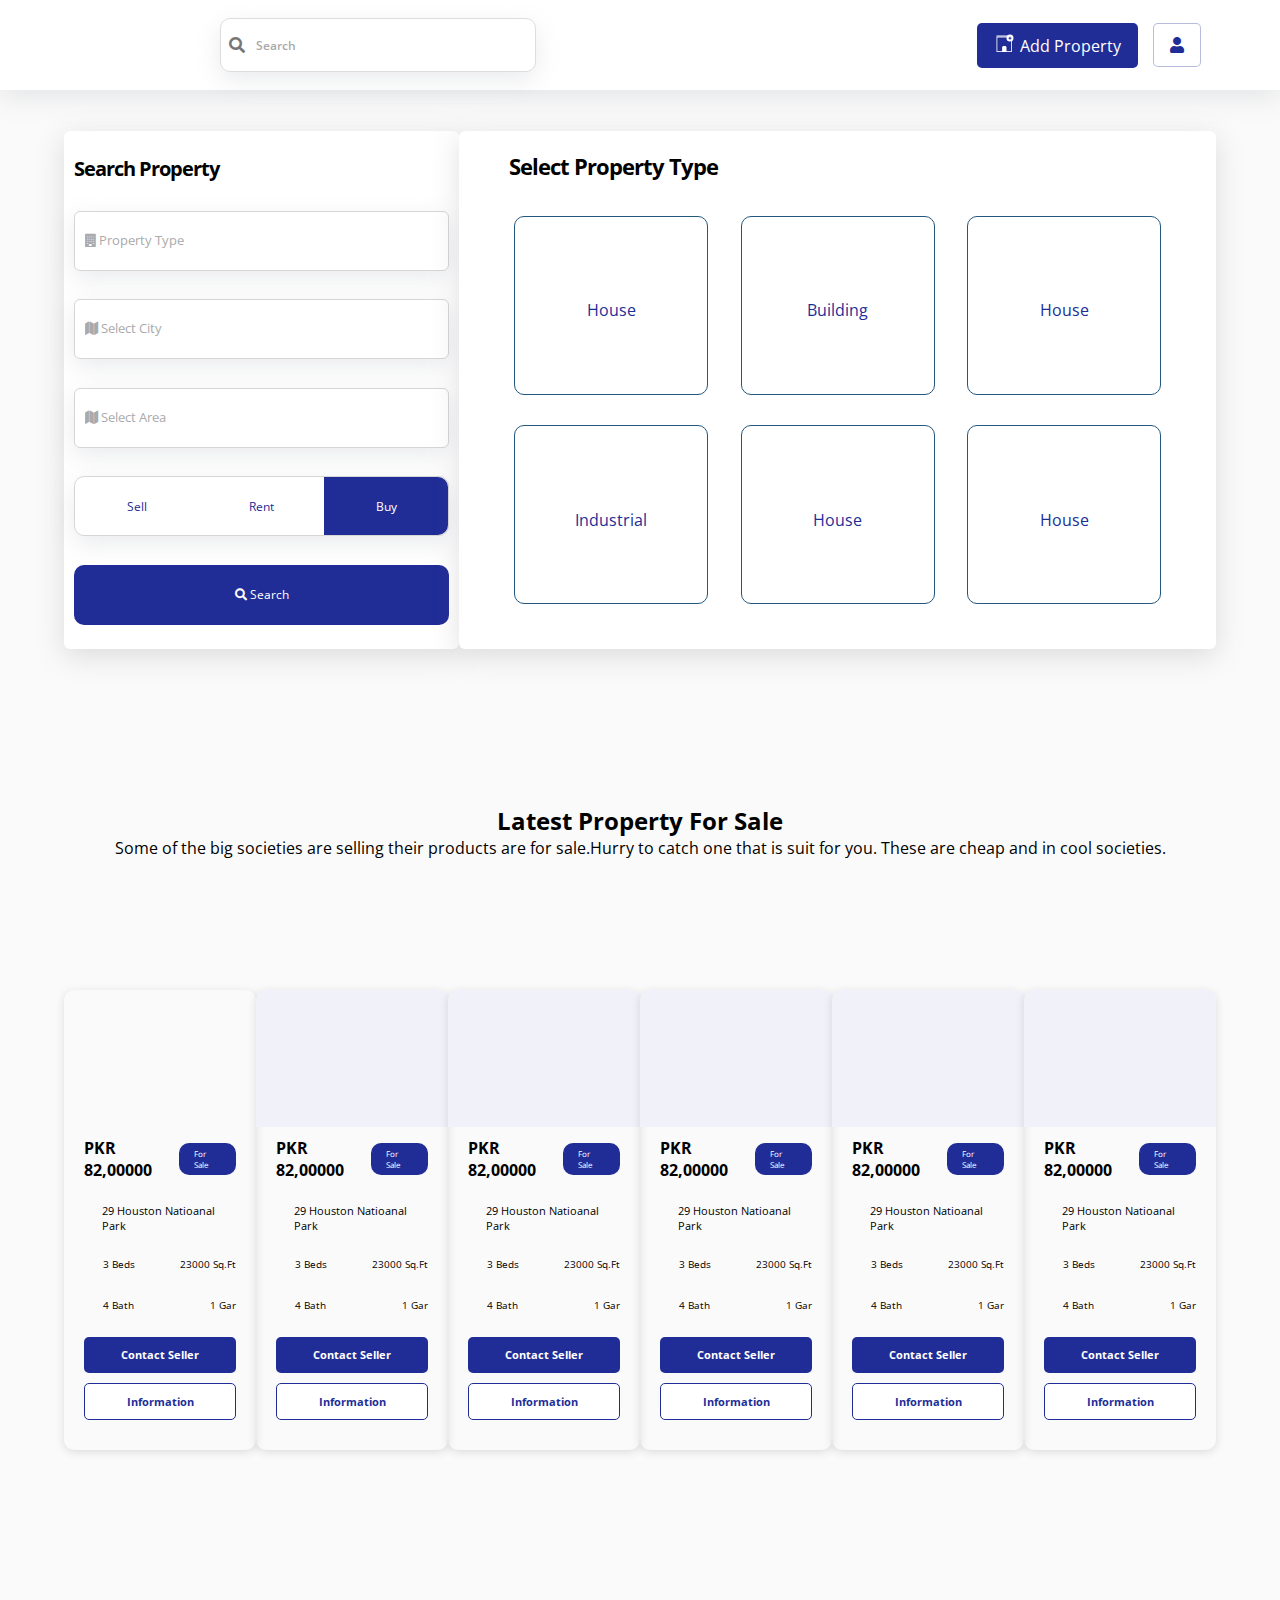
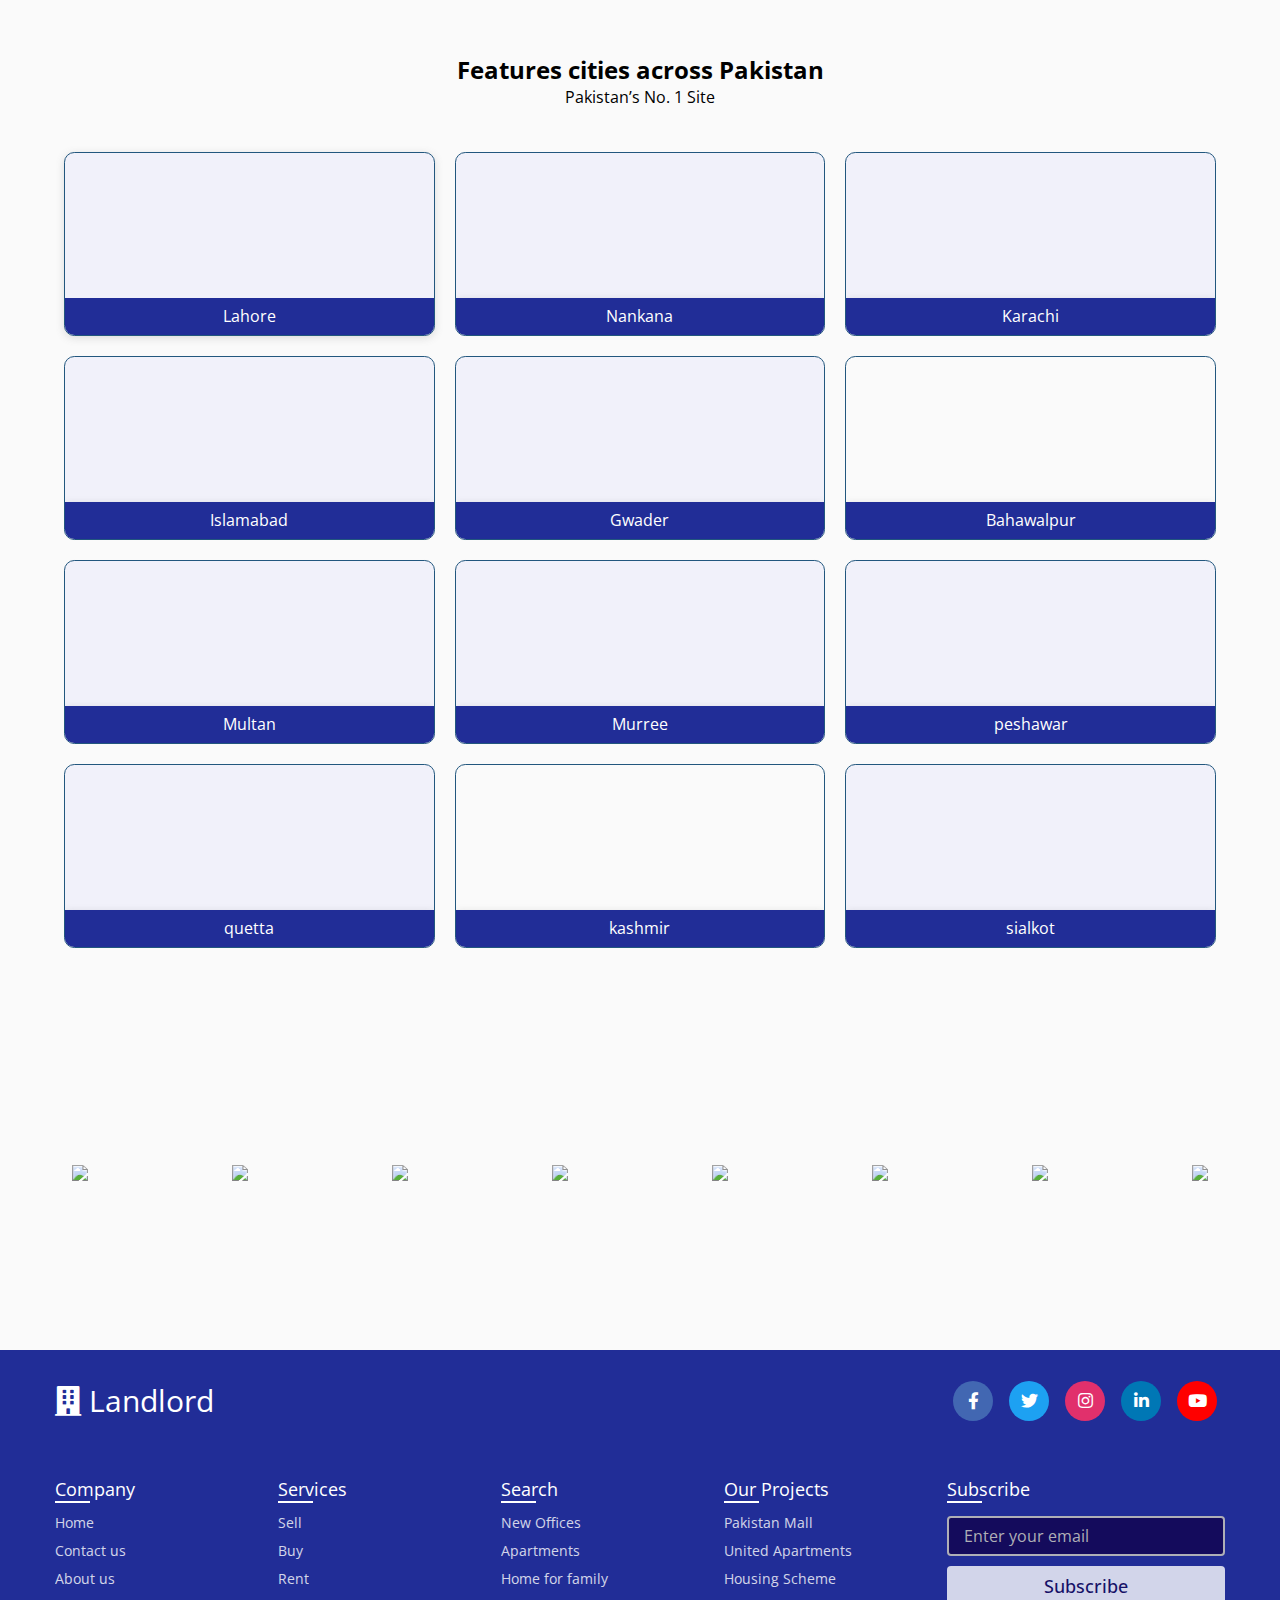
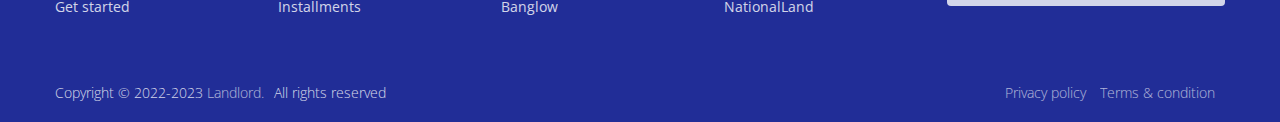
==== index.html @ 4747e715 "line gaib" ====
<!DOCTYPE html>
<html lang="en">
<head>
    <!-- Meta Tags -->
    <meta charset="UTF-8">
    <meta http-equiv="X-UA-Compatible" content="IE=edge">
    <meta name="viewport" content="width=device-width, initial-scale=1.0"> 
    <link rel="stylesheet" href="https://cdnjs.cloudflare.com/ajax/libs/font-awesome/4.7.0/css/font-awesome.min.css"> 
    <link rel="stylesheet" href="https://cdnjs.cloudflare.com/ajax/libs/slick-carousel/1.8.1/slick-theme.min.css"
    
        integrity="sha512-17EgCFERpgZKcm0j0fEq1YCJuyAWdz9KUtv1EjVuaOz8pDnh/0nZxmU6BBXwaaxqoi9PQXnRWqlcDB027hgv9A=="
        crossorigin="anonymous" referrerpolicy="no-referrer" />
            <!-- Fontawesome CDN Link -->
    <link rel="stylesheet" href="https://cdnjs.cloudflare.com/ajax/libs/font-awesome/5.15.2/css/all.min.css" />
    <link rel="stylesheet" href="https://cdnjs.cloudflare.com/ajax/libs/slick-carousel/1.8.1/slick.min.css"
        integrity="sha512-yHknP1/AwR+yx26cB1y0cjvQUMvEa2PFzt1c9LlS4pRQ5NOTZFWbhBig+X9G9eYW/8m0/4OXNx8pxJ6z57x0dw=="
        crossorigin="anonymous" referrerpolicy="no-referrer" />
    <!-- Vanila CSS -->
    <link rel="stylesheet" href="style.css">
    <!-- Title -->
    <title>Landlord | Sell, Buy, and Rent Property </title>
</head>
<body>
    
<!-- Start Navbar -->
<div class="navbar">
    <div class="navbar-margin">
        <div class="navbar-left-section">
            <img src="images/logo.png" alt="">
            <div class="input-container">
                <i class="fa fa-search icon"></i>
                <input class="input-field" autocomplete="off" type="text" placeholder="Search" name="search">
            </div>
        </div>
        <div class="navbar-right-section"> 
            <a href="#"> <svg width="22" height="18" viewBox="0 0 167 177" fill="none" xmlns="http://www.w3.org/2000/svg">
                <rect y="12" width="150" height="3" fill="white" />
                <rect x="4" y="30" width="143" height="143" fill="#212D97" stroke="white" stroke-width="8" />
                <path d="M55 133C55 124.811 61.6385 118.172 69.8276 118.172H83.1724C91.3615 118.172 98 124.811 98 133V176H55V133Z"
                    fill="white" />
                <rect y="17" width="150" height="8" fill="white" />
                <circle cx="132.5" cy="40.02" r="34.5" fill="white" />
                <path
                    d="M146.658 45.9304H137.054V55.756H128.111V45.9304H118.506V37.4848H128.111V27.604H137.054V37.4848H146.658V45.9304Z"
                    fill="#212D97" />
            </svg>
     Add Property</a>
            <a href="#"><i class="fa fa-user" aria-hidden="true"></i></a>
        </div>
    </div>
</div>
<!-- End Navbar -->

<!-- Start Hero-Banner -->

<div class="banner">
    <div class="banner-margin">
        <form action="" method="post">
            <h2>Search Property</h2>
            <select name="" id="">
            <option disabled selected value="#"> &#xf1ad;  Property Type</option>
            <option value="#">Commercial</option>
            <option value="#">Agricultural</option>
            <option value="#">Industrial</option>
            <option value="#">Residental</option> 
            </select>
            <select name="" id="">
                <option disabled selected value="#"> &#xf279;  Select City</option>
                <option value="#">Lahore</option>
                <option value="#">Islamabad</option>
                <option value="#">Quetta</option>
                <option value="#">Peshawar</option>
                <option value="#">Rawalpindi</option>
                <option value="#">Nankana Sahib</option>
                <option value="#">Karachi</option>
            </select>
            <select name="" id="">
                <option disabled selected value="#"> &#xf279; Select Area</option>
                <option value="#">Gulberg III</option>
                <option value="#">MughalPura</option>
                <option value="#">Shalimar</option>
                <option value="#">Mall Road</option>
                <option value="#">Saddar</option>
                <option value="#">Kot Lakhpat</option>
                <option value="#">Ali Town</option>
            </select>
            <div id="radio">
                <label class="not-active" for="Sell">Sell</label>
                <label class="not-active" for="Rent">Rent</label>
                <label class=" active not-active" for="Buy">Buy</label> 
            </div>
           <button class="btn" type="submit">
               <i class="fa fa-search"></i> Search
           </button>
            
        </form> 
        <div class="property-type">

            <div class="text">
                <h2>Select Property Type</h2>
                <div class="types">
                    <div class="types1">
                        <div class="types1-1">
                        <span class="iconify" data-icon="pepicons:house"  data-width="40" data-height="40"></span>
                            <h3>House</h3>
                        </div>
                        <div class="types1-1">
                        <span class="iconify" data-icon="bi:building"  data-width="40" data-height="40"></span>
                            <h3>Building</h3>
                        </div>
                        <div class="types1-1">
                        <span class="iconify" data-icon="fontisto:holiday-village"  data-width="40" data-height="40"></span>
                            <h3>House</h3>
                        </div>
                    </div>
                    <div class="types1">
                        <div class="types1-1">
                    <span   class="iconify" data-icon="ep:office-building"  data-width="40" data-height="40"></span>
                            <h3>Industrial</h3>
                        </div>
                        <div class="types1-1"> 
                            <span class="iconify" data-icon="carbon:industry"  data-width="40" data-height="40"></span>
                            <h3>House</h3>
                        </div>
                        <div class="types1-1"> 
                            <span class="iconify" data-icon="emojione-monotone:house-with-garden"  data-width="40" data-height="40"></span>
                            <h3>House</h3>
                        </div>
                    </div>
                    
                </div>
            </div>
        </div>
    </div>
</div> 
<!-- End Banner -->
 
<!-- Carousel -->
<div class="container">
    <div class="fluid-container">
        <div class="cont-1">
            <h2>Latest Property For Sale</h2>
            <p>
                Some of the big societies are selling their products are for sale.Hurry to catch one that is suit for you. These are
                cheap and in cool societies.
            </p>
        </div>
        <div class="wrapper">
            <div class="carousel">
                <div class="card1">
                  <div id="bg-image"   class="picture" lazy> 
                  </div>
                  <div class="property-info">
                    <div class="price">
                        <h2>PKR 82,00000</h2>
                        <a href="#">For Sale</a>
                    </div><br>
                    <div class="adress">
                        <span class="iconify" data-icon="fa-solid:map-signs" style="color: #212d97;" data-width="50" data-height="50"></span>
                        <P style="margin-left: 5px;">29 Houston Natioanal Park</P>
                    </div><br>
                    <div class="specialIn">
                         <div class="cd1">
                            <div class="bed">
                                <span class="iconify" data-icon="fluent:bed-20-regular" style="color: #212d97;" data-width="50"
                                    data-height="50"></span>
                                <p>
                                    3 Beds
                                </p>
                            </div>
                            <div class="bed">
                                <span class="iconify" data-icon="bx:bx-area" style="color: #212d97;" data-width="50" data-height="50"></span>
                                <p>
                                    23000 Sq.Ft
                                </p>
                            </div>
                         </div><br>
                           <div class="cd1">
                                <div class="bed">
                                    <span class="iconify" data-icon="majesticons:bath-shower-line" style="color: #212d97;" data-width="50"
                                        data-height="50"></span>
                                    <p>
                                        4 Bath
                                    </p>
                                </div>
                                <div class="bed">
                                    <span class="iconify" data-icon="cil:garage" style="color: #212d97;" data-width="50" data-height="50"></span>
                                    <p>
                                        1 Gar
                                    </p>
                                </div>
                           </div>
                    </div><br>
                    <div class="buttons">
                        <a href="#">Contact Seller</a>
                        <a href="#">Information</a>
                    </div>
                  </div>
                </div>
                <div class="card1">
                    <div id="bg-image"   class="picture1 lazy" >
                    </div>
                    <div class="property-info">
                        <div class="price">
                            <h2>PKR 82,00000</h2>
                            <a href="#">For Sale</a>
                        </div><br>
                        <div class="adress">
                            <span class="iconify" data-icon="fa-solid:map-signs" style="color: #212d97;" data-width="50"
                                data-height="50"></span>
                            <P style="margin-left: 5px;">29 Houston Natioanal Park</P>
                        </div><br>
                        <div class="specialIn">
                            <div class="cd1">
                                <div class="bed">
                                    <span class="iconify" data-icon="fluent:bed-20-regular" style="color: #212d97;" data-width="50"
                                        data-height="50"></span>
                                    <p>
                                        3 Beds
                                    </p>
                                </div>
                                <div class="bed">
                                    <span class="iconify" data-icon="bx:bx-area" style="color: #212d97;" data-width="50"
                                        data-height="50"></span>
                                    <p>
                                        23000 Sq.Ft
                                    </p>
                                </div>
                            </div><br>
                            <div class="cd1">
                                <div class="bed">
                                    <span class="iconify" data-icon="majesticons:bath-shower-line" style="color: #212d97;"
                                        data-width="50" data-height="50"></span>
                                    <p>
                                        4 Bath
                                    </p>
                                </div>
                                <div class="bed">
                                    <span class="iconify" data-icon="cil:garage" style="color: #212d97;" data-width="50"
                                        data-height="50"></span>
                                    <p>
                                        1 Gar
                                    </p>
                                </div>
                            </div>
                        </div><br>
                        <div class="buttons">
                            <a href="#">Contact Seller</a>
                            <a href="#">Information</a>
                        </div>
                    </div>
                </div>
                <div class="card1">
                    <div id="bg-image"   class="picture2 lazy" >
                    </div>
                    <div class="property-info">
                        <div class="price">
                            <h2>PKR 82,00000</h2>
                            <a href="#">For Sale</a>
                        </div><br>
                        <div class="adress">
                            <span class="iconify" data-icon="fa-solid:map-signs" style="color: #212d97;" data-width="50"
                                data-height="50"></span>
                            <P style="margin-left: 5px;">29 Houston Natioanal Park</P>
                        </div><br>
                        <div class="specialIn">
                            <div class="cd1">
                                <div class="bed">
                                    <span class="iconify" data-icon="fluent:bed-20-regular" style="color: #212d97;" data-width="50"
                                        data-height="50"></span>
                                    <p>
                                        3 Beds
                                    </p>
                                </div>
                                <div class="bed">
                                    <span class="iconify" data-icon="bx:bx-area" style="color: #212d97;" data-width="50"
                                        data-height="50"></span>
                                    <p>
                                        23000 Sq.Ft
                                    </p>
                                </div>
                            </div><br>
                            <div class="cd1">
                                <div class="bed">
                                    <span class="iconify" data-icon="majesticons:bath-shower-line" style="color: #212d97;"
                                        data-width="50" data-height="50"></span>
                                    <p>
                                        4 Bath
                                    </p>
                                </div>
                                <div class="bed">
                                    <span class="iconify" data-icon="cil:garage" style="color: #212d97;" data-width="50"
                                        data-height="50"></span>
                                    <p>
                                        1 Gar
                                    </p>
                                </div>
                            </div>
                        </div><br>
                        <div class="buttons">
                            <a href="#">Contact Seller</a>
                            <a href="#">Information</a>
                        </div>
                    </div>
                </div>
                <div class="card1">
                    <div id="bg-image"   class="picture3 lazy" >
                    </div>
                    <div class="property-info">
                        <div class="price">
                            <h2>PKR 82,00000</h2>
                            <a href="#">For Sale</a>
                        </div><br>
                        <div class="adress">
                            <span class="iconify" data-icon="fa-solid:map-signs" style="color: #212d97;" data-width="50"
                                data-height="50"></span>
                            <P style="margin-left: 5px;">29 Houston Natioanal Park</P>
                        </div><br>
                        <div class="specialIn">
                            <div class="cd1">
                                <div class="bed">
                                    <span class="iconify" data-icon="fluent:bed-20-regular" style="color: #212d97;" data-width="50"
                                        data-height="50"></span>
                                    <p>
                                        3 Beds
                                    </p>
                                </div>
                                <div class="bed">
                                    <span class="iconify" data-icon="bx:bx-area" style="color: #212d97;" data-width="50"
                                        data-height="50"></span>
                                    <p>
                                        23000 Sq.Ft
                                    </p>
                                </div>
                            </div><br>
                            <div class="cd1">
                                <div class="bed">
                                    <span class="iconify" data-icon="majesticons:bath-shower-line" style="color: #212d97;"
                                        data-width="50" data-height="50"></span>
                                    <p>
                                        4 Bath
                                    </p>
                                </div>
                                <div class="bed">
                                    <span class="iconify" data-icon="cil:garage" style="color: #212d97;" data-width="50"
                                        data-height="50"></span>
                                    <p>
                                        1 Gar
                                    </p>
                                </div>
                            </div>
                        </div><br>
                        <div class="buttons">
                            <a href="#">Contact Seller</a>
                            <a href="#">Information</a>
                        </div>
                    </div>
                </div>
                <div class="card1">
                    <div id="bg-image"   class="picture4 lazy" >
                    </div>
                    <div class="property-info">
                        <div class="price">
                            <h2>PKR 82,00000</h2>
                            <a href="#">For Sale</a>
                        </div><br>
                        <div class="adress">
                            <span class="iconify" data-icon="fa-solid:map-signs" style="color: #212d97;" data-width="50"
                                data-height="50"></span>
                            <P style="margin-left: 5px;">29 Houston Natioanal Park</P>
                        </div><br>
                        <div class="specialIn">
                            <div class="cd1">
                                <div class="bed">
                                    <span class="iconify" data-icon="fluent:bed-20-regular" style="color: #212d97;" data-width="50"
                                        data-height="50"></span>
                                    <p>
                                        3 Beds
                                    </p>
                                </div>
                                <div class="bed">
                                    <span class="iconify" data-icon="bx:bx-area" style="color: #212d97;" data-width="50"
                                        data-height="50"></span>
                                    <p>
                                        23000 Sq.Ft
                                    </p>
                                </div>
                            </div><br>
                            <div class="cd1">
                                <div class="bed">
                                    <span class="iconify" data-icon="majesticons:bath-shower-line" style="color: #212d97;"
                                        data-width="50" data-height="50"></span>
                                    <p>
                                        4 Bath
                                    </p>
                                </div>
                                <div class="bed">
                                    <span class="iconify" data-icon="cil:garage" style="color: #212d97;" data-width="50"
                                        data-height="50"></span>
                                    <p>
                                        1 Gar
                                    </p>
                                </div>
                            </div>
                        </div><br>
                        <div class="buttons">
                            <a href="#">Contact Seller</a>
                            <a href="#">Information</a>
                        </div>
                    </div>
                </div>
                <div class="card1">
                    <div id="bg-image"   class="picture5 lazy" >
                    </div>
                    <div class="property-info">
                        <div class="price">
                            <h2>PKR 82,00000</h2>
                            <a href="#">For Sale</a>
                        </div><br>
                        <div class="adress">
                            <span class="iconify" data-icon="fa-solid:map-signs" style="color: #212d97;" data-width="50"
                                data-height="50"></span>
                            <P style="margin-left: 5px;">29 Houston Natioanal Park</P>
                        </div><br>
                        <div class="specialIn">
                            <div class="cd1">
                                <div class="bed">
                                    <span class="iconify" data-icon="fluent:bed-20-regular" style="color: #212d97;" data-width="50"
                                        data-height="50"></span>
                                    <p>
                                        3 Beds
                                    </p>
                                </div>
                                <div class="bed">
                                    <span class="iconify" data-icon="bx:bx-area" style="color: #212d97;" data-width="50"
                                        data-height="50"></span>
                                    <p>
                                        23000 Sq.Ft
                                    </p>
                                </div>
                            </div><br>
                            <div class="cd1">
                                <div class="bed">
                                    <span class="iconify" data-icon="majesticons:bath-shower-line" style="color: #212d97;"
                                        data-width="50" data-height="50"></span>
                                    <p>
                                        4 Bath
                                    </p>
                                </div>
                                <div class="bed">
                                    <span class="iconify" data-icon="cil:garage" style="color: #212d97;" data-width="50"
                                        data-height="50"></span>
                                    <p>
                                        1 Gar
                                    </p>
                                </div>
                            </div>
                        </div><br>
                        <div class="buttons">
                            <a href="#">Contact Seller</a>
                            <a href="#">Information</a>
                        </div>
                    </div>
                </div>
                 
            </div>
        </div>
    </div>
</div>

<!-- End Carousel -->



 <!-- Featured Cities -->
<div class="grid">
    <div class="grid-margin">
        <div class="cont-1">
            <h2>Features cities across Pakistan</h2>
            <p>
                Pakistan’s No. 1 Site
            </p>
        </div><br><br>
        <div class="grid-main">
            <div id="bg-image"  class="lahore lazy">
        
            </div>
            <div id="bg-image"  class="nankana  lazy">
            
            </div>
            <div id="bg-image"  class="karachi  lazy">
            
            </div>
            <div id="bg-image"  class="Islamabad  lazy">
            
            </div>
            <div id="bg-image"  class="gwader  lazy">
            
            </div>
            <div id="bg-image"  class="bahawalpur"  lazy>
            
            </div>
            <div id="bg-image"  class="multan  lazy">
            
            </div>
            <div id="bg-image"  class="murree  lazy">
            
            </div>
            <div id="bg-image"  class="peshawar  lazy">
            
            </div>
            <div id="bg-image"  class="quetta  lazy">
            
            </div>
            <div id="bg-image"  class="kashmir">
            
            </div>
            <div id="bg-image"  class="sialkot  lazy">
            
            </div>
        </div>
    </div>


<!-- Bunch of GRIDS -->



</div> 
<!-- End Featured Cities -->



<!-- parteneres -->
<div class="customer-logos">
  <div class="slide"><img src="https://raw.githubusercontent.com/solodev/infinite-carousel/master/images/image1.png"></div>
  <div class="slide"><img src="https://raw.githubusercontent.com/solodev/infinite-carousel/master/images/image2.png"></div>
  <div class="slide"><img src="https://raw.githubusercontent.com/solodev/infinite-carousel/master/images/image3.png"></div>
  <div class="slide"><img src="https://raw.githubusercontent.com/solodev/infinite-carousel/master/images/image4.png"></div>
  <div class="slide"><img src="https://raw.githubusercontent.com/solodev/infinite-carousel/master/images/image5.png"></div>
  <div class="slide"><img src="https://raw.githubusercontent.com/solodev/infinite-carousel/master/images/image6.png"></div>
  <div class="slide"><img src="https://raw.githubusercontent.com/solodev/infinite-carousel/master/images/image7.png"></div>
  <div class="slide"><img src="https://raw.githubusercontent.com/solodev/infinite-carousel/master/images/image8.png"></div>
</div>

<!-- End Partners -->



<!-- End Footer -->
 
    <footer>
        <div class="content">
            <div class="top">
                <div class="logo-details">
                    <i class="fa fa-building"></i>
                    <span class="logo_name">Landlord</span>
                </div>
                <div class="media-icons">
                    <a href="#"><i class="fab fa-facebook-f"></i></a>
                    <a href="#"><i class="fab fa-twitter"></i></a>
                    <a href="#"><i class="fab fa-instagram"></i></a>
                    <a href="#"><i class="fab fa-linkedin-in"></i></a>
                    <a href="#"><i class="fab fa-youtube"></i></a>
                </div>
            </div>
            <div class="link-boxes">
                <ul class="box">
                    <li class="link_name">Company</li>
                    <li><a href="#">Home</a></li>
                    <li><a href="#">Contact us</a></li>
                    <li><a href="#">About us</a></li>
                    <li><a href="#">Get started</a></li>
                </ul>
                <ul class="box">
                    <li class="link_name">Services</li>
                    <li><a href="#">Sell</a></li>
                    <li><a href="#">Buy</a></li>
                    <li><a href="#">Rent</a></li>
                    <li><a href="#">Installments</a></li>
                </ul>
                <ul class="box">
                    <li class="link_name">Search</li>
                    <li><a href="#">New Offices</a></li>
                    <li><a href="#">Apartments</a></li>
                    <li><a href="#">Home for family</a></li>
                    <li><a href="#">Banglow</a></li>
                </ul>
                <ul class="box">
                    <li class="link_name">Our Projects</li>
                    <li><a href="#">Pakistan Mall</a></li>
                    <li><a href="#">United Apartments</a></li>
                    <li><a href="#">Housing Scheme</a></li>
                    <li><a href="#">NationalLand</a></li>
                </ul>
                <ul class="box input-box">
                    <li class="link_name">Subscribe</li>
                    <li><input type="text" placeholder="Enter your email"></li>
                    <li><input type="button" value="Subscribe"></li>
                </ul>
            </div>
        </div>
        <div class="bottom-details">
            <div class="bottom_text">
                <span class="copyright_text">Copyright © 2022-2023 <a href="#">Landlord.</a>All rights reserved</span>
                <span class="policy_terms">
                    <a href="#">Privacy policy</a>
                    <a href="#">Terms & condition</a>
                </span>
            </div>
        </div>
    </footer>
 




<script src="https://ajax.googleapis.com/ajax/libs/jquery/3.5.1/jquery.min.js"></script>
<script src="https://cdnjs.cloudflare.com/ajax/libs/slick-carousel/1.8.1/slick.min.js"
    integrity="sha512-XtmMtDEcNz2j7ekrtHvOVR4iwwaD6o/FUJe6+Zq+HgcCsk3kj4uSQQR8weQ2QVj1o0Pk6PwYLohm206ZzNfubg=="
    crossorigin="anonymous" referrerpolicy="no-referrer"></script>
<!-- External Javascript -->
<script src="https://code.iconify.design/2/2.1.2/iconify.min.js"></script>
<script src="app.js"></script>
 
</body>
</html>
---- style.css ----
@import url("https://fonts.googleapis.com/css2?family=Open+Sans:wght@400;600;700&display=swap");
@import url("https://fonts.googleapis.com/css2?family=Averia+Serif+Libre&display=swap");

:root {
  --primary-color: #212d97;
  --border: rgba(33, 45, 151, 0.32);
  --paragraph-font: "open sans", calibri;
}

* {
  padding: 0%;
  margin: 0%;
  font-family: "Open Sans", sans-serif;
  box-sizing: border-box;
}
html {
  overflow-x: hidden;
}
body {
  background-color: #fafafa;
}
/* Started */

.navbar {
  height: 10vh;
  width: 100vw;
  background-color: #ffffff;
  display: flex;
  align-items: center;
  justify-content: center;
  box-shadow: rgba(149, 157, 165, 0.2) 0px 8px 24px;
}
.navbar-margin {
  height: 100%;
  width: 90%;
  display: flex;
  align-items: center;
  justify-content: space-between;
}
.bars {
  display: none;
}
.navbar-left-section {
  height: 100%;
  width: 50%;
  display: flex;
  align-items: center;
  justify-content: flex-start;
}

.navbar-left-section img {
  width: 17%;
}

.navbar-right-section {
  height: 100%;
  width: 50%;
  display: flex;
  align-items: center;
  justify-content: flex-end;
}
.navbar-right-section a {
  padding: 10px 16px;
  border: 1px solid transparent;
  border-radius: 5px;
  margin-right: 15px;
  background-color: white;
  border: 1px solid var(--border);
  color: var(--primary-color);
}
.navbar-right-section a:nth-child(1) {
  border: 1px solid var(--border);
  background-color: #212D97;
  color: white;
  text-decoration: none;
}


.navbar-right-section a:hover {
  border: 1px solid var(--border);
}

.input-container {
  width: 55%;
  height: 100%;
  margin-left: 10%;
  display: flex;
  align-items: center;
  justify-content: center;
  position: relative;
}
::placeholder {
  color: #aaaaaa;
  font-size: 12px;
}
.input-field {
  padding: 10px 35px;
  width: 100%;
  outline: none;
  font-family: var(--paragraph-font);
  font-weight: 600;
  color: #222222fa;
  line-height: 30px;
  background-color: white;
  height: 60%;
  box-shadow: rgba(149, 157, 165, 0.2) 0px 8px 24px;
  border-radius: 10px;
  border: 1px solid #dddddd;
}
.icon {
  z-index: 1;
  float: left;
  left: 3%;
  color: #777777;
  position: absolute;
}
.input-field:focus {
  border: 1px solid #212d97;
}
/*
Navbar Style End Here
*/
/*
Navbar Style End Here
*/
/*
Navbar Style End Here
*/

.banner {
  height: 60vh;
  width: 100vw;
  margin-top: 30px;
  display: flex;
  align-items: center;

  justify-content: center;
}
.banner-margin {
  height: 96%;
  width: 90%;
  display: flex;
  align-items: center;
  justify-content: space-between;
}
form {
  height: 100%;
  width: 30%;
  background-color: white;
  box-shadow: rgba(100, 100, 111, 0.2) 0px 7px 29px 0px;
  border-radius: 6px;
  display: flex;
  align-items: flex-start;
  justify-content: space-around;
  flex-direction: column;
  padding: 20px 30px;
}
form h2 {
  font-size: 22px;
  letter-spacing: -1px;
}
select {
  width: 100%; 
  padding-left: 1rem;
  padding-right: 100px;
  outline: none;
   background-image: url("http://cdn1.iconfinder.com/data/icons/cc_mono_icon_set/blacks/16x16/br_down.png");
  background-repeat: no-repeat;
  background-position-x: 98%;
  background-position-y: 15px;
  font-weight: 400;
  line-height: 30px;
  background-color: white;
  box-shadow: rgba(149, 157, 165, 0.2) 0px 8px 24px;
  border-radius: 6px;
  border: 1px solid #d6d6d6;
  height: 12%;
  color: #aaaaaa;
  font-family: "FontAwesome", var(--paragraph-font);  
  appearance: none;
}

option {
  width: 100%;
  padding: 10px 10px;
  font-size: 12px;
  outline: none;
  font-weight: 600;
  line-height: 30px;
  background-color: white;
  box-shadow: rgba(149, 157, 165, 0.2) 0px 8px 24px;
  border-radius: 6px;
  height: 12%;
  color: #aaaaaa;
  border: none;
  font-family: "FontAwesome", var(--paragraph-font);
}
.banner-input {
  height: 12%;
  width: 100%;
  display: flex;
  align-items: center;
  position: relative;
  justify-content: center;
}
/* Slider */
.slick-slide {
  margin: 0px 20px;
}

.slick-slide img {
  width: 54%;
}

.slick-slider {
  position: relative;
  display: block;
  box-sizing: border-box;
  -webkit-user-select: none;
  -moz-user-select: none;
  -ms-user-select: none;
  user-select: none;
  -webkit-touch-callout: none;
  -khtml-user-select: none;
  -ms-touch-action: pan-y;
  touch-action: pan-y;
  -webkit-tap-highlight-color: transparent;
}

.slick-list {
  position: relative;
  display: block;
  overflow: hidden;
  margin: 0;
  padding: 0;
}
.slick-list:focus {
  outline: none;
}
.slick-list.dragging {
  cursor: pointer;
  cursor: hand;
}

.slick-slider .slick-track,
.slick-slider .slick-list {
  -webkit-transform: translate3d(0, 0, 0);
  -moz-transform: translate3d(0, 0, 0);
  -ms-transform: translate3d(0, 0, 0);
  -o-transform: translate3d(0, 0, 0);
  transform: translate3d(0, 0, 0);
}

.slick-track {
  position: relative;
  top: 0;
  left: 0;
  display: block;
}
.slick-track:before,
.slick-track:after {
  display: table;
  content: "";
}
.slick-track:after {
  clear: both;
}
.slick-loading .slick-track {
  visibility: hidden;
}

.slick-slide {
  display: none;
  float: left;
  height: 60%;
  min-height: 1px;
}
[dir="rtl"] .slick-slide {
  float: right;
}
.slick-slide img {
  display: block;
}
.slick-slide.slick-loading img {
  display: none;
}
.slick-slide.dragging img {
  pointer-events: none;
}
.slick-initialized .slick-slide {
  display: block;
}
.slick-loading .slick-slide {
  visibility: hidden;
}
.slick-vertical .slick-slide {
  display: block;
  height: auto;
  border: 1px solid transparent;
}
.slick-arrow.slick-hidden {
  display: none;
}
.customer-logos {
  height: 30vh;
  width: 100%;
  margin-bottom: 40px;
  display: flex;
  align-items: center;
  justify-content: space-around;
}
.banner-icon {
  z-index: 1;
  float: left;
  left: 3%;

  color: #aaaaaa;
  position: absolute;
}
.banner-input-field {
  height: 100%;
  width: 100%;
  color: #aaaaaa;
  padding: 10px 35px;
  border: 1px solid #dddddd;
  border-radius: 10px;
  background-color: white;

  box-shadow: rgba(149, 157, 165, 0.2) 0px 8px 24px;
  outline: none;
  font-weight: 400;
  line-height: 30px;
  font-family: "FontAwesome", var(--paragraph-font);
}
#radio {
  height: 12%;
  width: 100%;
  border-radius: 10px;
  background-color: white;
  box-shadow: rgba(149, 157, 165, 0.2) 0px 8px 24px;
  display: flex;
  align-items: center;
  justify-content: space-between;

  border: 1px solid #d6d6d6;
}
label {
  width: 33.3%;
  border: none;
  color: #212d97;
  display: flex;
  text-align: center;
  outline: none;
  font-size: 12px;
  cursor: pointer;
  align-items: center;

  justify-content: center;
  height: 100%;
}
#radio label:nth-child(1) {
  border-top-left-radius: 10px;
  border-bottom-left-radius: 10px;
}
#radio label:nth-child(3) {
  border-top-right-radius: 10px;
  border-bottom-right-radius: 10px;
}
.active {
  background-color: #212d97;
  color: white;
}

.btn {
  height: 12%;
  width: 100%;
  text-align: center;
  background-color: #212d97;
  border-radius: 10px;
  font-size: 12px;
  cursor: pointer;
  outline: none;
  border: transparent;
  color: white;
}

.property-type {
  width: 67%;
  height: 100%;
  background-color: white;
  box-shadow: rgba(100, 100, 111, 0.2) 0px 7px 29px 0px;
  border-radius: 6px;
  padding: 10px 10px;
}
.text {
  height: 100%;
  width: 100%;
  padding-top: 10px;
  display: flex;
  align-items: flex-start;
  justify-content: space-between;
  flex-direction: column;
}
.text h2
{
  padding-left: 40px;
}
.types {
  height: 100%;
  width: 100%;
  padding: 20px 40px;
  display: flex;
  align-items: center;
  justify-content: space-between;
  flex-direction: column;
}
.types1 {
  height: 50%;
  width: 100%;
  padding: 5px 5px;
  display: flex;
  align-items: center;
  justify-content: space-between;
  flex-direction: row;
}

.types1-1 {
  height: 90%;
  width: 32%;
  border: 1px solid rgb(0, 0, 0);
  border: 1px solid #22577e;
  border-radius: 10px;
  display: flex;
  align-items: center;
  justify-content: center;
  transition: 0.3s ease;
  flex-direction: column;
  color: #212d97;
}
.types1-1:hover {
  background-color: #212d97;
  color: white;

  cursor: pointer;
}
.types1-1 h3 {
  font-size: 16px;
  font-weight: 400;
  margin-top: 10px;
}
.types1-1 span {
  color: #212d97;
}
.text h2 {
  letter-spacing: -1px;
  font-size: 22px;
}

/*

CAROUSEL

*/
.container {
  height: 90vh;
  width: 100vw;
  display: flex;
  align-items: center;
  margin-top: 10vh;
  justify-content: center;
}
.fluid-container {
  height: 96%;
  width: 90%;
  display: flex;
  align-items: center;
  justify-content: space-between;
  flex-direction: column;
}
.cont-1 {
  height: 20%;
  width: 100%;
  display: flex;
  align-items: center;
  justify-content: center;
  flex-direction: column;
}
.wrapper {
  height: 100%;
  width: 100%;
  display: flex;
  align-items: center;
  justify-content: center;
}
.carousel {
  height: 100%;
  width: 100%;
  display: flex;
  align-items: center;
  justify-content: space-between;
}
.card1 {
  height: 460px;
  border-radius: 10px;
  box-shadow: rgba(99, 99, 99, 0.2) 0px 2px 8px 0px;
  display: flex;
  align-items: center;
  justify-content: space-between;
  overflow: hidden;
  flex-direction: column;
}

.card2 {
  height: 438px;
  border-radius: 10px;
  box-shadow: rgba(99, 99, 99, 0.2) 0px 2px 8px 0px;
}

.card3 {
  height: 438px;
  border-radius: 10px;
  box-shadow: rgba(99, 99, 99, 0.2) 0px 2px 8px 0px;
}

.card4 {
  height: 438px;

  border-radius: 10px;
  box-shadow: rgba(99, 99, 99, 0.2) 0px 2px 8px 0px;
}
.card5 {
  height: 438px;
  border-radius: 10px;
  box-shadow: rgba(99, 99, 99, 0.2) 0px 2px 8px 0px;
}
.card6 {
  height: 438px;
  border-radius: 10px;
  box-shadow: rgba(99, 99, 99, 0.2) 0px 2px 8px 0px;
}
.slick-slide {
  margin: 10px;
  color: black;
}

.slick-next:before,
.slick-prev:before {
  font-family: slick;
  font-size: 20px;
  line-height: 1;
  opacity: 0.75;
  color: blue;
  -webkit-font-smoothing: antialiased;
  -moz-osx-font-smoothing: grayscale;
}

.picture {
  height: 25vh;
  width: 100%;
  background-image: url("https://images.unsplash.com/photo-1599420186946-7b6fb4e297f0?ixlib=rb-1.2.1&ixid=MnwxMjA3fDF8MHxlZGl0b3JpYWwtZmVlZHwxfHx8ZW58MHx8fHw%3D&auto=format&fit=crop&w=500&q=60");
  background-size: cover;
  background-position: center;
}
.property-info {
  height: 75%;
  width: 100%;
  padding: 10px 20px;
}
.property-info .price {
  display: flex;
  align-items: center;
  justify-content: space-between;
}
.property-info .price h2 {
  font-size: 16px;
}
.property-info .price a {
  padding: 5px 15px;
  border-radius: 10px;
  text-decoration: none;
  font-size: 8px;
  color: white;
  background-color: #212d97;
}
.adress {
  display: flex;
  align-items: center;
  justify-content: flex-start;
}
.adress .iconify {
  width: 13.74px;
  height: 13.74px;
}
.adress p {
  font-size: 10.82px;
}
.specialIn {
  display: flex;
  align-items: flex-start;
  flex-direction: column;
}
.cd1 {
  display: flex;
  align-items: center;
  width: 100%;
  justify-content: space-between;
}
.specialIn .bed {
  display: flex;
  align-items: center;
  justify-content: space-around;
}
.specialIn .bed .iconify {
  width: 19px;
  height: 19px;
}
.specialIn .bed p {
  font-size: 10px;
}
.buttons {
  width: 100%;
  margin-bottom: 20px;
  display: flex;
  align-items: center;
  justify-content: space-between;
  flex-direction: column;
}
.buttons a:nth-child(1) {
  background-color: #212d97;
  text-align: center;
  display: flex;
  align-items: center;
  justify-content: center;
  text-decoration: none;
  width: 100%;
  height: 36.59px;
  border-radius: 5px;
  font-size: 11px;
  font-weight: bold;
  color: white;
}

.buttons a:nth-child(2) {
  background-color: #ffffff;
  text-align: center;
  display: flex;
  font-weight: bold;
  margin-top: 10px;
  align-items: center;
  border: 1px solid #212d97;
  justify-content: center;
  text-decoration: none;
  font-size: 11px;
  width: 100%;
  height: 36.59px;
  border-radius: 5px;
  color: #212d97;
}
.picture1 {
  height: 25vh;
  width: 100%;
  background-image: url("https://images.unsplash.com/photo-1560448204-e02f11c3d0e2?ixlib=rb-1.2.1&ixid=MnwxMjA3fDB8MHxzZWFyY2h8MXx8cmVhbCUyMGVzdGF0ZXxlbnwwfHwwfHw%3D&auto=format&fit=crop&w=500&q=60");
  background-size: cover;
  background-position: center;
}

.picture2 {
  height: 25vh;
  width: 100%;
  background-image: url("https://images.unsplash.com/photo-1479839672679-a46483c0e7c8?ixlib=rb-1.2.1&ixid=MnwxMjA3fDB8MHxzZWFyY2h8NXx8cmVhbCUyMGVzdGF0ZXxlbnwwfHwwfHw%3D&auto=format&fit=crop&w=500&q=60");
  background-size: cover;
  background-position: center;
}

.picture3 {
  height: 25vh;
  width: 100%;
  background-image: url("https://images.unsplash.com/photo-1580587771525-78b9dba3b914?ixlib=rb-1.2.1&ixid=MnwxMjA3fDB8MHxzZWFyY2h8MTB8fHJlYWwlMjBlc3RhdGV8ZW58MHx8MHx8&auto=format&fit=crop&w=500&q=60");
  background-size: cover;
  background-position: center;
}

.picture4 {
  height: 25vh;
  width: 100%;
  background-image: url("https://images.unsplash.com/photo-1484154218962-a197022b5858?ixlib=rb-1.2.1&ixid=MnwxMjA3fDB8MHxzZWFyY2h8MTh8fHJlYWwlMjBlc3RhdGV8ZW58MHx8MHx8&auto=format&fit=crop&w=500&q=60");
  background-size: cover;
  background-position: center;
}

.picture5 {
  height: 25vh;
  width: 100%;
  background-image: url("https://images.unsplash.com/photo-1560184897-ae75f418493e?ixlib=rb-1.2.1&ixid=MnwxMjA3fDB8MHxzZWFyY2h8MTd8fHJlYWwlMjBlc3RhdGV8ZW58MHx8MHx8&auto=format&fit=crop&w=500&q=60");
  background-size: cover;
  background-position: center;
}
/*
card designing have been ended here
*/


 
footer{ 
  background: #212D97;
  width: 100%;
  margin-bottom: 0;
  left: 0;
}
footer::before{
  content: '';
  position: absolute;
  left: 0;
  top: 100px;
  height: 1px;
  width: 100%; 
}
footer .content{
  max-width: 1250px;
  margin: auto;
  padding: 30px 40px 40px 40px;
}
footer .content .top{
  display: flex;
  align-items: center;
  justify-content: space-between;
  margin-bottom: 50px;
}
.content .top .logo-details{
  color: #fff;
  font-size: 30px;
}
.content .top .media-icons{
  display: flex;
}
.content .top .media-icons a{
  height: 40px;
  width: 40px;
  margin: 0 8px;
  border-radius: 50%;
  text-align: center;
  line-height: 40px;
  color: #fff;
  font-size: 17px;
  text-decoration: none;
  transition: all 0.4s ease;
}
.top .media-icons a:nth-child(1){
  background: #4267B2;
}
.top .media-icons a:nth-child(1):hover{
  color: #4267B2;
  background: #fff;
}
.top .media-icons a:nth-child(2){
  background: #1DA1F2;
}
.top .media-icons a:nth-child(2):hover{
  color: #1DA1F2;
  background: #fff;
}
.top .media-icons a:nth-child(3){
  background: #E1306C;
}
.top .media-icons a:nth-child(3):hover{
  color: #E1306C;
  background: #fff;
}
.top .media-icons a:nth-child(4){
  background: #0077B5;
}
.top .media-icons a:nth-child(4):hover{
  color: #0077B5;
  background: #fff;
}
.top .media-icons a:nth-child(5){
  background: #FF0000;
}
.top .media-icons a:nth-child(5):hover{
  color: #FF0000;
  background: #fff;
}
footer .content .link-boxes{
  width: 100%;
  display: flex;
  justify-content: space-between;
}
footer .content .link-boxes .box{
  width: calc(100% / 5 - 10px);
}
.content .link-boxes .box .link_name{
  color: #fff;
  font-size: 18px;
  font-weight: 400;
  margin-bottom: 10px;
  position: relative;
}
.link-boxes .box .link_name::before{
  content: '';
  position: absolute;
  left: 0;
  bottom: -2px;
  height: 2px;
  width: 35px;
  background: #fff;
}
.content .link-boxes .box li{
  margin: 6px 0;
  list-style: none;
}
.content .link-boxes .box li a{
  color: #fff;
  font-size: 14px;
  font-weight: 400;
  text-decoration: none;
  opacity: 0.8;
  transition: all 0.4s ease
}
.content .link-boxes .box li a:hover{
  opacity: 1;
  text-decoration: underline;
}
.content .link-boxes .input-box{
  margin-right: 55px;
}
.link-boxes .input-box input{
  height: 40px;
  width: calc(100% + 55px);
  outline: none;
  border: 2px solid #AFAFB6;
  background: #140B5C;
  border-radius: 4px;
  padding: 0 15px;
  font-size: 15px;
  color: #fff;
  margin-top: 5px;
}
.link-boxes .input-box input::placeholder{
  color: #AFAFB6;
  font-size: 16px;
}
.link-boxes .input-box input[type="button"]{
  background: #fff;
  color: #140B5C;
  border: none;
  font-size: 18px;
  font-weight: 500;
  margin: 4px 0;
  opacity: 0.8;
  cursor: pointer;
  transition: all 0.4s ease;
}
.input-box input[type="button"]:hover{
  opacity: 1;
}
footer .bottom-details{
  width: 100%; 
}
footer .bottom-details .bottom_text{
  max-width: 1250px;
  margin: auto;
  padding: 20px 40px;
  display: flex;
  justify-content: space-between;
}
.bottom-details .bottom_text span,
.bottom-details .bottom_text a{
  font-size: 14px;
  font-weight: 300;
  color: #fff;
  opacity: 0.8;
  text-decoration: none;
}
.bottom-details .bottom_text a:hover{
  opacity: 1;
  text-decoration: underline;
}
.bottom-details .bottom_text a{
  margin-right: 10px;
}
@media (max-width: 900px) {
  footer .content .link-boxes{
    flex-wrap: wrap;
  }
  footer .content .link-boxes .input-box{
    width: 40%;
    margin-top: 10px;
  }
}
@media (max-width: 700px){
  footer{
    position: relative;
  }
  .content .top .logo-details{
    font-size: 26px;
  }
  .content .top .media-icons a{
    height: 35px;
    width: 35px;
    font-size: 14px;
    line-height: 35px;
  }
  footer .content .link-boxes .box{
    width: calc(100% / 3 - 10px);
  }
  footer .content .link-boxes .input-box{
    width: 60%;
  }
  .bottom-details .bottom_text span,
  .bottom-details .bottom_text a{
    font-size: 12px;
  }
}
@media (max-width: 520px){
  footer::before{
    top: 145px;
  }
  footer .content .top{
    flex-direction: column;
  }
  .content .top .media-icons{
    margin-top: 16px;
  }
  footer .content .link-boxes .box{
    width: calc(100% / 2 - 10px);
  }
  footer .content .link-boxes .input-box{
    width: 100%;
  }
}

.grid {
  min-height: 120vh;
  width: 100vw;
  display: flex;
  align-items: center;
  justify-content: center;
}
.grid-margin {
  height: 90%;
  width: 90%;
  display: flex;
  align-items: center;
  justify-content: space-between;
  flex-direction: column;
}
.grid-main {
  height: 80%;
  display: grid;
  grid-template-columns: repeat(auto-fit, minmax(301px, 1fr));
  grid-auto-rows: 184px;
  width: 100%;
  gap: 20px;
}
.lahore {
  overflow: hidden;
  border: 1px solid #22577e;
  background-image: url("https://images.unsplash.com/photo-1601399681546-ff2983a355c3?ixlib=rb-1.2.1&ixid=MnwxMjA3fDB8MHxzZWFyY2h8NXx8bGFob3JlfGVufDB8fDB8fA%3D%3D&auto=format&fit=crop&w=500&q=60");
  border-radius: 10.25px;
  position: relative;
  box-shadow: rgba(99, 99, 99, 0.2) 0px 2px 8px 0px;
  background-size: cover;
  background-position: center;
}
.lahore::after {
  content: "Lahore";
  display: flex;
  align-items: center;
  justify-content: center;
  height: 20%;
  width: 100%;
  background-color: #212d97;
  color: white;
  bottom: 0%;
  cursor: pointer;
  transition: 0.4s ease;
  position: absolute;
}

.lahore:hover::after {
  top: 0%;
  left: 0%;
  height: 100%;
  background-color: #212d9798;
  width: 100%;
}

.nankana {
  overflow: hidden;
  background-image: url("https://images.unsplash.com/photo-1620758661032-693581dc04d4?ixlib=rb-1.2.1&ixid=MnwxMjA3fDB8MHxzZWFyY2h8Nnx8bmFua2FuYSUyMHNhaGlifGVufDB8fDB8fA%3D%3D&auto=format&fit=crop&w=500&q=60");
  border-radius: 10.25px;
  position: relative;

  border: 1px solid #22577e;
  background-size: cover;
  background-position: center;
}
.nankana::after {
  content: "Nankana";
  display: flex;
  align-items: center;
  justify-content: center;
  box-shadow: rgba(99, 99, 99, 0.2) 0px 2px 8px 0px;
  height: 20%;
  width: 100%;
  background-color: #212d97;
  color: white;
  bottom: 0%;
  position: absolute;
}

.karachi {
  overflow: hidden;
  background-image: url("https://images.unsplash.com/photo-1611068661807-c850d6a24f62?ixlib=rb-1.2.1&ixid=MnwxMjA3fDB8MHxzZWFyY2h8M3x8a2FyYWNoaXxlbnwwfHwwfHw%3D&auto=format&fit=crop&w=500&q=60");
  border-radius: 10.25px;
  position: relative;

  border: 1px solid #22577e;
  background-size: cover;
  background-position: center;
}
.karachi::after {
  content: "Karachi";
  display: flex;
  align-items: center;
  justify-content: center;
  box-shadow: rgba(99, 99, 99, 0.2) 0px 2px 8px 0px;
  height: 20%;
  width: 100%;
  background-color: #212d97;
  color: white;
  bottom: 0%;
  position: absolute;
}

.Islamabad {
  overflow: hidden;
  background-image: url("https://images.unsplash.com/photo-1605795733251-a0b6c96d9dea?ixlib=rb-1.2.1&ixid=MnwxMjA3fDB8MHxzZWFyY2h8NXx8c2hhaCUyMGZhaXNhbCUyMG1vc3F1ZXxlbnwwfHwwfHw%3D&auto=format&fit=crop&w=500&q=60");
  border-radius: 10.25px;
  position: relative;

  border: 1px solid #22577e;
  background-size: cover;
  background-position: center;
}
.Islamabad::after {
  content: "Islamabad";
  display: flex;
  align-items: center;
  justify-content: center;
  box-shadow: rgba(99, 99, 99, 0.2) 0px 2px 8px 0px;
  height: 20%;
  width: 100%;
  background-color: #212d97;
  color: white;
  bottom: 0%;
  position: absolute;
}
#bg-image.lazy {
  background-image: none;
  background-color: #f1f1fa;
}
.bahawalpur {
  overflow: hidden;
  background-image: url("https://images.unsplash.com/photo-1633938762451-5dd3d5db0504?ixlib=rb-1.2.1&ixid=MnwxMjA3fDB8MHxzZWFyY2h8MXx8YmFoYXdhbHB1cnxlbnwwfHwwfHw%3D&auto=format&fit=crop&w=500&q=60");
  border-radius: 10.25px;
  position: relative;

  border: 1px solid #22577e;
  background-size: cover;
  background-position: center;
}
.bahawalpur::after {
  content: "Bahawalpur";
  display: flex;
  align-items: center;
  justify-content: center;
  box-shadow: rgba(99, 99, 99, 0.2) 0px 2px 8px 0px;
  height: 20%;
  width: 100%;
  background-color: #212d97;
  color: white;
  bottom: 0%;
  position: absolute;
}

.gwader {
  overflow: hidden;
  background-image: url("https://images.unsplash.com/photo-1555686367-56d5186965d5?ixlib=rb-1.2.1&ixid=MnwxMjA3fDB8MHxzZWFyY2h8M3x8Z3JhZGVyJTIwcG9ydHxlbnwwfHwwfHw%3D&auto=format&fit=crop&w=500&q=60");
  border-radius: 10.25px;
  position: relative;

  border: 1px solid #22577e;
  background-size: cover;
  background-position: center;
}
.gwader::after {
  content: "Gwader";
  display: flex;
  align-items: center;
  justify-content: center;
  box-shadow: rgba(99, 99, 99, 0.2) 0px 2px 8px 0px;
  height: 20%;
  width: 100%;
  background-color: #212d97;
  color: white;
  bottom: 0%;
  position: absolute;
}

.multan {
  overflow: hidden;
  background-image: url("https://images.unsplash.com/photo-1598461814968-639d9321f483?ixlib=rb-1.2.1&ixid=MnwxMjA3fDB8MHxzZWFyY2h8MXx8bXVsdGFufGVufDB8fDB8fA%3D%3D&auto=format&fit=crop&w=500&q=60");
  border-radius: 10.25px;
  position: relative;

  border: 1px solid #22577e;
  background-size: cover;
  background-position: center;
}
.multan::after {
  content: "Multan";
  display: flex;
  align-items: center;
  justify-content: center;
  box-shadow: rgba(99, 99, 99, 0.2) 0px 2px 8px 0px;
  height: 20%;
  width: 100%;
  background-color: #212d97;
  color: white;
  bottom: 0%;
  position: absolute;
}

.murree {
  overflow: hidden;
  background-image: url("https://images.unsplash.com/photo-1622988592277-e55ded3816e7?ixlib=rb-1.2.1&ixid=MnwxMjA3fDB8MHxzZWFyY2h8NHx8bXVycmVlfGVufDB8fDB8fA%3D%3D&auto=format&fit=crop&w=500&q=60");
  border-radius: 10.25px;
  position: relative;

  border: 1px solid #22577e;
  background-size: cover;
  background-position: center;
}
.murree::after {
  content: "Murree";
  display: flex;
  align-items: center;
  justify-content: center;
  box-shadow: rgba(99, 99, 99, 0.2) 0px 2px 8px 0px;
  height: 20%;
  width: 100%;
  background-color: #212d97;
  color: white;
  bottom: 0%;
  position: absolute;
}

.peshawar {
  overflow: hidden;
  background-image: url("https://images.unsplash.com/photo-1573456023232-8e378725df4b?ixlib=rb-1.2.1&ixid=MnwxMjA3fDB8MHxzZWFyY2h8OHx8a2h5YmVyJTIwcGFraHR1bmtod2F8ZW58MHx8MHx8&auto=format&fit=crop&w=500&q=60");
  border-radius: 10.25px;
  position: relative;

  border: 1px solid #22577e;
  background-size: cover;
  background-position: center;
}
.peshawar::after {
  content: "peshawar";
  display: flex;
  align-items: center;
  justify-content: center;
  box-shadow: rgba(99, 99, 99, 0.2) 0px 2px 8px 0px;
  height: 20%;
  width: 100%;
  background-color: #212d97;
  color: white;
  bottom: 0%;
  position: absolute;
}
.quetta {
  overflow: hidden;
  background-image: url("https://images.unsplash.com/photo-1638036203191-540815101f26?ixlib=rb-1.2.1&ixid=MnwxMjA3fDB8MHxzZWFyY2h8NXx8cXVldHRhfGVufDB8fDB8fA%3D%3D&auto=format&fit=crop&w=500&q=60");
  border-radius: 10.25px;
  position: relative;

  border: 1px solid #22577e;
  background-size: cover;
  background-position: center;
}
.quetta::after {
  content: "quetta";
  display: flex;
  align-items: center;
  justify-content: center;
  box-shadow: rgba(99, 99, 99, 0.2) 0px 2px 8px 0px;
  height: 20%;
  width: 100%;
  background-color: #212d97;
  color: white;
  bottom: 0%;
  position: absolute;
}
.kashmir {
  overflow: hidden;
  background-image: url("https://images.unsplash.com/photo-1584732200355-486a95263014?ixlib=rb-1.2.1&ixid=MnwxMjA3fDB8MHxzZWFyY2h8NXx8a2FzaG1pcnxlbnwwfHwwfHw%3D&auto=format&fit=crop&w=500&q=60");
  border-radius: 10.25px;
  position: relative;

  border: 1px solid #22577e;
  background-size: cover;
  background-position: center;
}
.kashmir::after {
  content: "kashmir";
  display: flex;
  align-items: center;
  justify-content: center;
  box-shadow: rgba(99, 99, 99, 0.2) 0px 2px 8px 0px;
  height: 20%;
  width: 100%;
  background-color: #212d97;
  color: white;
  bottom: 0%;
  position: absolute;
}
.sialkot {
  overflow: hidden;
  background-image: url("https://images.unsplash.com/photo-1587520375529-2e2a1d38e392?ixlib=rb-1.2.1&ixid=MnwxMjA3fDB8MHxzZWFyY2h8NHx8a2FydGFycHVyfGVufDB8fDB8fA%3D%3D&auto=format&fit=crop&w=500&q=60");
  border-radius: 10.25px;
  position: relative;

  border: 1px solid #22577e;
  background-size: cover;
  background-position: center;
}
.sialkot::after {
  content: "sialkot";
  display: flex;
  align-items: center;
  justify-content: center;
  box-shadow: rgba(99, 99, 99, 0.2) 0px 2px 8px 0px;
  height: 20%;
  width: 100%;
  background-color: #212d97;
  color: white;
  bottom: 0%;
  position: absolute;
}

/*
end grid system here
*/

/*
end grid system here
*/

.sidebar {
  height: 100%;
  width: 70%;
  background-color: #141c66;
  color: white;
  font-size: 20px;
  display: none;
  position: fixed;
  transition: 0.3s ease;
  z-index: 10;
  top: 0%;
  bottom: 0%;
}
.overlay {
  height: 100%;
  width: 100%;
  background-color: #212d8571;
  z-index: 5;
  bottom: 0%;
  display: none;
  position: fixed;
  backdrop-filter: blur(1px);
}

.show {
  display: block;
}
.showed {
  display: block;
}
/*
end grid system here
*/

.partners {
  height: 30vh;
  width: 100%;
  display: flex;
  align-items: center;
  justify-content: center;
}
.partners-margin {
  height: 100%;
  width: 90%;
}
.companies {
  height: 60%;
  width: 100%;
  display: flex;
  align-items: center;
  justify-content: space-around;
  font-family: calibri;
}
.companies h2 {
  font-size: 52px;
  font-family: "Averia Serif Libre", cursive;
  color: #212d9762;
}

/*

Media Queries

*/

@media all and (max-width: 1450px) {
  .types1-1 {
    height: 90%;
    width: 30%;
    border: 1px solid rgb(0, 0, 0);
    border: 1px solid #22577e;
    border-radius: 10px;
    display: flex;
    align-items: center;
    justify-content: center;
    transition: 0.3s ease;
    flex-direction: column;
    color: #212d97;
  }
}

/*
Media Queries at max-width:1300px
Media Queries at max-width:1300px
Media Queries at max-width:1300px
Media Queries at max-width:1300px
Media Queries at max-width:1300px
*/

@media all and (max-width: 1300px) {
  .types1-1 {
    height: 90%;
    width: 30%;
    border: 1px solid rgb(0, 0, 0);
    border: 1px solid #22577e;
    border-radius: 10px;
    display: flex;
    align-items: center;
    justify-content: center;
    transition: 0.3s ease;
    flex-direction: column;
    color: #212d97;
  }
  form {
    height: 100%;
    width: 35%;
    background-color: white;
    box-shadow: rgba(100, 100, 111, 0.2) 0px 7px 29px 0px;
    border-radius: 6px;
    display: flex;
    align-items: flex-start;
    justify-content: space-around;
    flex-direction: column;
    padding: 10px 10px;
  }
  form h2 {
    font-size: 20px;
    letter-spacing: -1px;
  }
  select {
    width: 100%;
    padding: 10px 10px;
    outline: none;
    font-weight: 400;
    line-height: 30px;
    background-color: white;
    box-shadow: rgba(149, 157, 165, 0.2) 0px 8px 24px;
    border-radius: 6px;
    border: 1px solid #d6d6d6;
    height: 12%;
    color: #aaaaaa;
    font-family: "FontAwesome", var(--paragraph-font);
  }

  option {
    width: 100%;
    padding: 10px 10px;
    font-size: 12px;
    outline: none;
    font-weight: 600;
    line-height: 30px;
    background-color: white;
    box-shadow: rgba(149, 157, 165, 0.2) 0px 8px 24px;
    border-radius: 6px;
    height: 12%;
    color: #aaaaaa;
    border: none;
    font-family: "FontAwesome", var(--paragraph-font);
  }
  .banner-input {
    height: 12%;
    width: 100%;
    display: flex;
    align-items: center;
    position: relative;
    justify-content: center;
  }
  .banner-icon {
    z-index: 1;
    float: left;
    left: 4%;

    color: #aaaaaa;
    position: absolute;
  }
  .banner-input-field {
    height: 100%;
    width: 100%;
    color: #aaaaaa;
    padding: 10px 40px;
    border: 1px solid #dddddd;
    border-radius: 10px;
    background-color: white;

    box-shadow: rgba(149, 157, 165, 0.2) 0px 8px 24px;
    outline: none;
    font-weight: 400;
    line-height: 30px;
    font-family: "FontAwesome", var(--paragraph-font);
  }
  #radio {
    height: 12%;
    width: 100%;
    border-radius: 10px;
    background-color: white;
    box-shadow: rgba(149, 157, 165, 0.2) 0px 8px 24px;
    display: flex;
    align-items: center;
    justify-content: space-between;

    border: 1px solid #d6d6d6;
  }
  label {
    width: 33.3%;
    border: none;
    color: #212d97;
    display: flex;
    text-align: center;
    outline: none;
    font-size: 12px;
    cursor: pointer;
    align-items: center;

    justify-content: center;
    height: 100%;
  }
  #radio label:nth-child(1) {
    border-top-left-radius: 10px;
    border-bottom-left-radius: 10px;
  }
  #radio label:nth-child(3) {
    border-top-right-radius: 10px;
    border-bottom-right-radius: 10px;
  }
  .active {
    background-color: #212d97;
    color: white;
  }

  .btn {
    height: 12%;
    width: 100%;
    text-align: center;
    background-color: #212d97;
    border-radius: 10px;
    font-size: 12px;
    cursor: pointer;
    outline: none;
    border: transparent;
    color: white;
  }
}
/*
Media Queries at max-width:1000px
Media Queries at max-width:1000px
Media Queries at max-width:1000px
Media Queries at max-width:1000px
Media Queries at max-width:1000px
*/

@media all and (max-width: 1000px) {
  .types1-1 {
    height: 90%;
    width: 30%;
    border: 1px solid rgb(0, 0, 0);
    border: 1px solid #22577e;
    border-radius: 10px;
    display: flex;
    align-items: center;
    justify-content: center;
    transition: 0.3s ease;
    flex-direction: column;
    color: #212d97;
  }
  form {
    height: 50%;
    width: 100%;
    background-color: white;
    box-shadow: rgba(100, 100, 111, 0.2) 0px 7px 29px 0px;
    border-radius: 6px;
    display: flex;
    align-items: flex-start;
    justify-content: space-around;
    flex-direction: column;
    padding: 10px 10px;
  }
  form h2 {
    font-size: 20px;
    letter-spacing: -1px;
  }
  select {
    width: 100%;
    padding: 10px 10px;
    outline: none;
    font-weight: 400;
    line-height: 30px;
    background-color: white;
    box-shadow: rgba(149, 157, 165, 0.2) 0px 8px 24px;
    border-radius: 6px;
    border: 1px solid #d6d6d6;
    height: 12%;
    color: #aaaaaa;
    font-family: "FontAwesome", var(--paragraph-font);
  }

  option {
    width: 100%;
    padding: 10px 10px;
    font-size: 12px;
    outline: none;
    font-weight: 600;
    line-height: 30px;
    background-color: white;
    box-shadow: rgba(149, 157, 165, 0.2) 0px 8px 24px;
    border-radius: 6px;
    height: 12%;
    color: #aaaaaa;
    border: none;
    font-family: "FontAwesome", var(--paragraph-font);
  }
  .banner-input {
    height: 12%;
    width: 100%;
    display: flex;
    align-items: center;
    position: relative;
    justify-content: center;
  }
  .banner-icon {
    z-index: 1;
    float: left;
    left: 4%;

    color: #aaaaaa;
    position: absolute;
  }
  .banner-input-field {
    height: 100%;
    width: 100%;
    color: #aaaaaa;
    padding: 10px 40px;
    border: 1px solid #dddddd;
    border-radius: 10px;
    background-color: white;

    box-shadow: rgba(149, 157, 165, 0.2) 0px 8px 24px;
    outline: none;
    font-weight: 400;
    line-height: 30px;
    font-family: "FontAwesome", var(--paragraph-font);
  }
  #radio {
    height: 12%;
    width: 100%;
    border-radius: 10px;
    background-color: white;
    box-shadow: rgba(149, 157, 165, 0.2) 0px 8px 24px;
    display: flex;
    align-items: center;
    justify-content: space-between;

    border: 1px solid #d6d6d6;
  }
  label {
    width: 33.3%;
    border: none;
    color: #212d97;
    display: flex;
    text-align: center;
    outline: none;
    font-size: 12px;
    cursor: pointer;
    align-items: center;

    justify-content: center;
    height: 100%;
  }
  #radio label:nth-child(1) {
    border-top-left-radius: 10px;
    border-bottom-left-radius: 10px;
  }
  #radio label:nth-child(3) {
    border-top-right-radius: 10px;
    border-bottom-right-radius: 10px;
  }
  .active {
    background-color: #212d97;
    color: white;
  }

  .btn {
    height: 12%;
    width: 100%;
    text-align: center;
    background-color: #212d97;
    border-radius: 10px;
    font-size: 12px;
    cursor: pointer;
    outline: none;
    border: transparent;
    color: white;
  }

  .banner-margin {
    height: 100%;
    width: 90%;
    display: flex;
    align-items: center;
    flex-direction: column;
    gap: 10px;
    justify-content: space-between;
  }
  .property-type {
    width: 100%;
    height: 50%;
    background-color: white;
    box-shadow: rgba(100, 100, 111, 0.2) 0px 7px 29px 0px;
    border-radius: 6px;
    padding: 10px 10px;
  }
  .text {
    height: 100%;
    width: 100%;
    padding-top: 10px;
    display: flex;
    align-items: flex-start;
    justify-content: space-between;
    flex-direction: column;
  }
  .banner {
    min-height: 110vh;
    width: 100vw;
    margin-top: 30px;
    display: flex;
    align-items: center;

    justify-content: center;
  }
  .grid-main {
    height: 80%;
    display: grid;
    grid-template-columns: repeat(auto-fit, minmax(210px, 1fr));
    grid-auto-rows: 180px;
    width: 100%;
    gap: 20px;
  }
  .input-container {
    width: 70%;
    height: 100%;
    margin-left: 5%;
    display: flex;
    align-items: center;
    justify-content: center;
    position: relative;
  }

/*
Media Queries at max-width:500px
Media Queries at max-width:500px
Media Queries at max-width:500px
Media Queries at max-width:500px
Media Queries at max-width:500px
*/

@media all and (max-width: 600px) {
  .types1-1 {
    height: 90%;
    width: 35%;
    border: 1px solid #22577e;
    border-radius: 10px;
    display: flex;
    align-items: center;
    justify-content: center;
    margin-left: 10px;
    transition: 0.3s ease;
    gap: 10px;
    flex-direction: column;
    color: #212d97;
  }
  form {
    height: 50%;
    width: 100%;
    background-color: white;
    box-shadow: rgba(100, 100, 111, 0.2) 0px 7px 29px 0px;
    border-radius: 6px;
    display: flex;
    align-items: flex-start;
    justify-content: space-around;
    flex-direction: column;
    padding: 10px 10px;
  }
  form h2 {
    font-size: 20px;
    letter-spacing: -1px;
  }
  select {
    width: 100%;
    padding: 10px 10px;
    outline: none;
    font-weight: 400;
    line-height: 30px;
    background-color: white;
    box-shadow: rgba(149, 157, 165, 0.2) 0px 8px 24px;
    border-radius: 6px;
    border: 1px solid #d6d6d6;
    height: 12%;
    color: #aaaaaa;
    font-family: "FontAwesome", var(--paragraph-font);
  }

  option {
    width: 100%;
    padding: 10px 10px;
    font-size: 12px;
    outline: none;
    font-weight: 600;
    line-height: 30px;
    background-color: white;
    box-shadow: rgba(149, 157, 165, 0.2) 0px 8px 24px;
    border-radius: 6px;
    height: 12%;
    color: #aaaaaa;
    border: none;
    font-family: "FontAwesome", var(--paragraph-font);
  }
  .banner-input {
    height: 12%;
    width: 100%;
    display: flex;
    align-items: center;
    position: relative;
    justify-content: center;
  }
  .banner-icon {
    z-index: 1;
    float: left;
    left: 4%;

    color: #aaaaaa;
    position: absolute;
  }
  .banner-input-field {
    height: 100%;
    width: 100%;
    color: #aaaaaa;
    padding: 10px 40px;
    border: 1px solid #dddddd;
    border-radius: 10px;
    background-color: white;

    box-shadow: rgba(149, 157, 165, 0.2) 0px 8px 24px;
    outline: none;
    font-weight: 400;
    line-height: 30px;
    font-family: "FontAwesome", var(--paragraph-font);
  }
  #radio {
    height: 12%;
    width: 100%;
    border-radius: 10px;
    background-color: white;
    box-shadow: rgba(149, 157, 165, 0.2) 0px 8px 24px;
    display: flex;
    align-items: center;
    justify-content: space-between;

    border: 1px solid #d6d6d6;
  }
  label {
    width: 33.3%;
    border: none;
    color: #212d97;
    display: flex;
    text-align: center;
    outline: none;
    font-size: 12px;
    cursor: pointer;
    align-items: center;

    justify-content: center;
    height: 100%;
  }
  #radio label:nth-child(1) {
    border-top-left-radius: 10px;
    border-bottom-left-radius: 10px;
  }
  #radio label:nth-child(3) {
    border-top-right-radius: 10px;
    border-bottom-right-radius: 10px;
  }
  .active {
    background-color: #212d97;
    color: white;
  }

  .btn {
    height: 12%;
    width: 100%;
    text-align: center;
    background-color: #212d97;
    border-radius: 10px;
    font-size: 12px;
    cursor: pointer;
    outline: none;
    border: transparent;
    color: white;
  }

  .banner-margin {
    height: 100%;
    width: 90%;
    display: flex;
    align-items: center;
    flex-direction: column;
    gap: 10px;
    justify-content: space-between;
  }
  .property-type {
    width: 100%;
    height: 50%;
    background-color: white;
    box-shadow: rgba(100, 100, 111, 0.2) 0px 7px 29px 0px;
    border-radius: 6px;
    padding: 10px 10px;
  }
  .text {
    height: 100%;
    width: 100%;
    padding-top: 10px;
    display: flex;
    align-items: flex-start;
    justify-content: space-between;
    flex-direction: column;
  }
  .banner {
    min-height: 100vh;
    width: 100vw;
    margin-top: 30px;
    display: flex;
    align-items: center;

    justify-content: center;
  }
  .grid-main {
    height: 80%;
    display: grid;
    grid-template-columns: repeat(auto-fit, minmax(210px, 1fr));
    grid-auto-rows: 180px;
    width: 100%;
    gap: 20px;
  }
  .input-container {
    width: 70%;
    height: 100%;
    margin-left: 5%;
    display: flex;
    align-items: center;
    justify-content: center;
    position: relative;
  }

  .types1 {
    height: 50%;
    width: 120%;
    padding: 5px 5px;
    display: flex;
    align-items: center;
    justify-content: space-between;
    flex-direction: row;
  }

  .navbar-left-section {
    height: 100%;
    width: 50%;
    display: flex;
    align-items: center;
    justify-content: flex-start;
  }

  .navbar-left-section img {
    width: 17%;
  }

  .navbar-right-section {
    height: 100%;
    width: 50%;
    display: flex;
    align-items: center;
    justify-content: flex-end;
  }
  .navbar-right-section a {
    padding: 10px 16px;
    border: 1px solid transparent;
    border-radius: 5px;
    margin-right: 15px;
    display: none;
    background-color: white;
    color: var(--primary-color);
  }
  .bars {
    display: block;
    margin-right: 30px;
    cursor: pointer;
  }

  .navbar-left-section {
    height: 100%;
    width: 100%;
    display: flex;
    align-items: center;
    justify-content: flex-start;
  }

  .navbar-left-section img {
    width: 30%;
  }
  .input-container {
    width: 80%;
    height: 100%;
    margin-left: 10%;
    display: flex;
    align-items: center;
    justify-content: center;
    position: relative;
  }
  .input-field {
    padding: 10px 35px;
    width: 120%;
    outline: none;
    font-family: var(--paragraph-font);
    font-weight: 600;
    color: #222222fa;
    line-height: 30px;
    background-color: white;
    height: 60%;
    box-shadow: rgba(149, 157, 165, 0.2) 0px 8px 24px;
    border-radius: 10px;
    border: 1px solid #dddddd;
  }
  .slick-next:before,
  .slick-prev:before {
    font-family: slick;
    font-size: 20px;
    display: none;
    line-height: 1;
    opacity: 0.75;
    color: blue;
    -webkit-font-smoothing: antialiased;
    -moz-osx-font-smoothing: grayscale;
  }
  .cont-1 {
    height: 20%;
    width: 100%;
    display: flex;
    align-items: center;
    justify-content: center;
    flex-direction: column;
    text-align: center;
  }
  .cont-1 p {
    margin-top: 10px;
    font-size: 14px;
  }
}
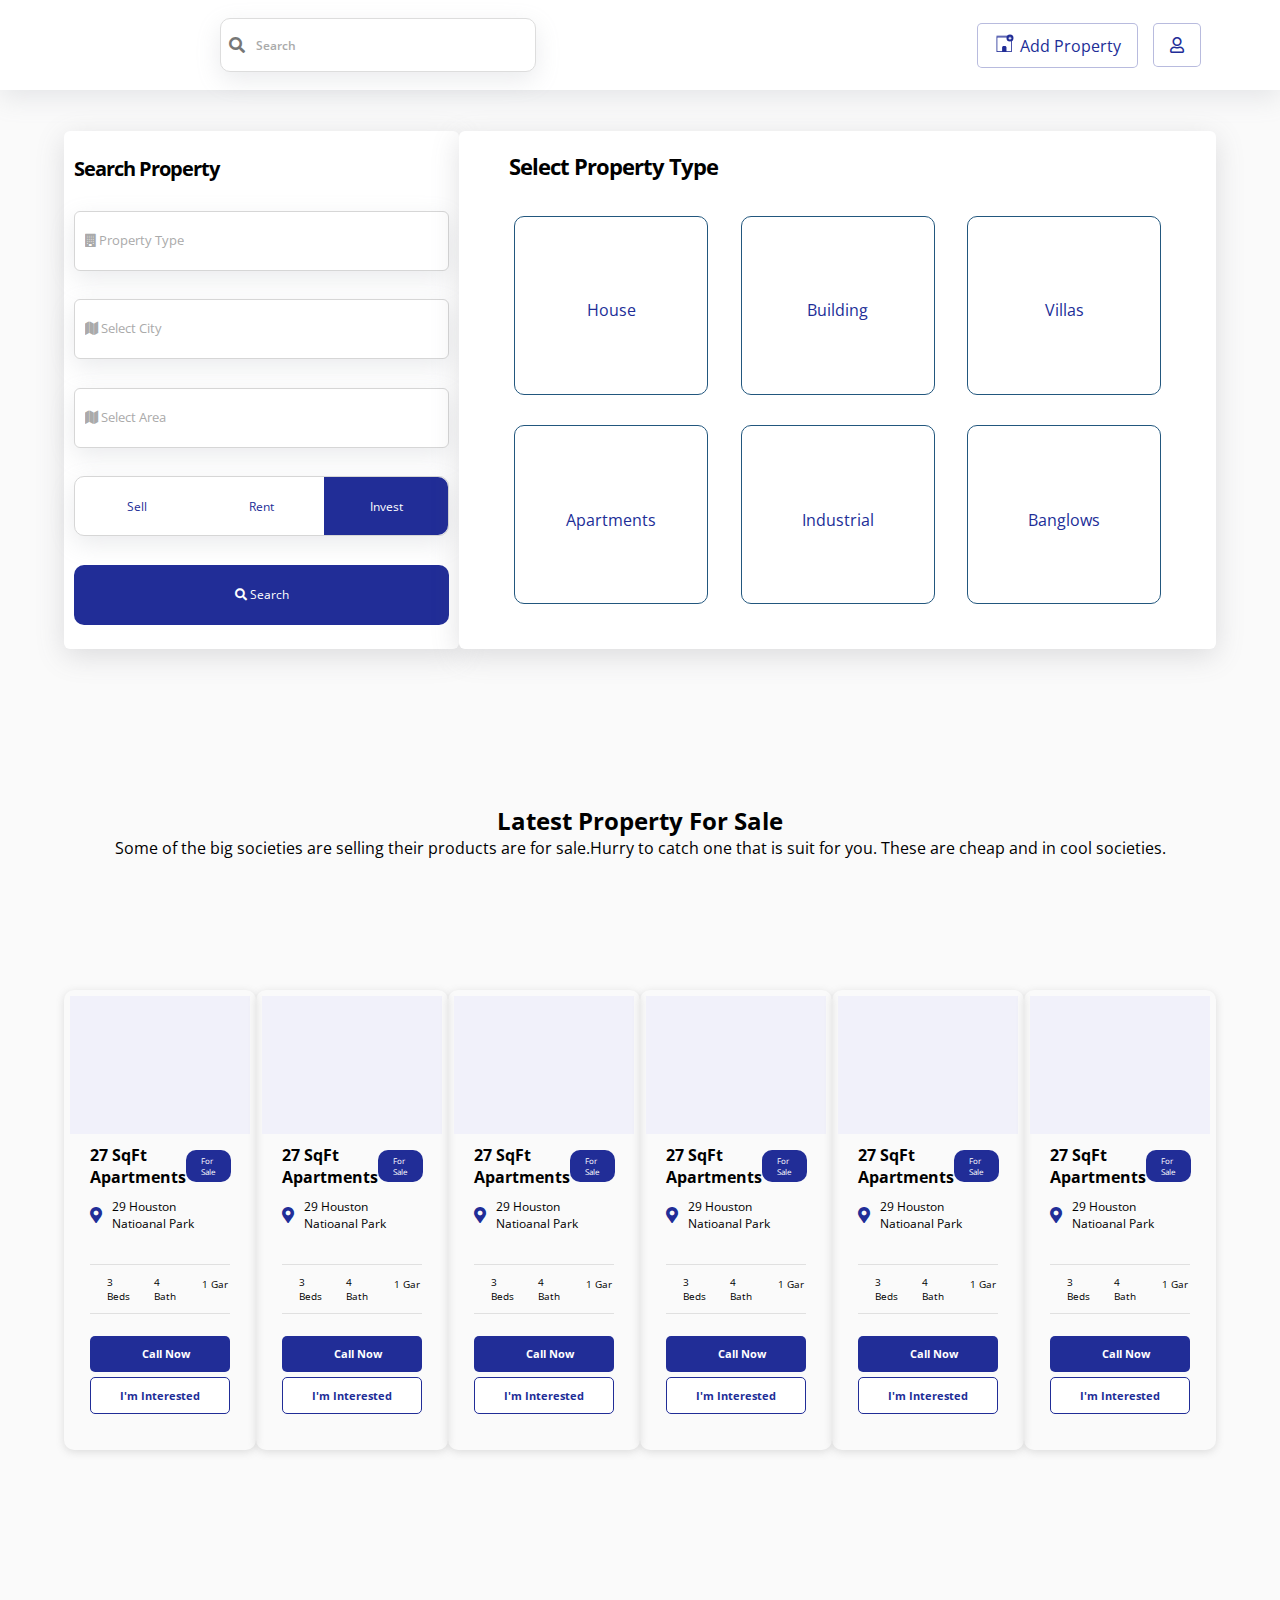
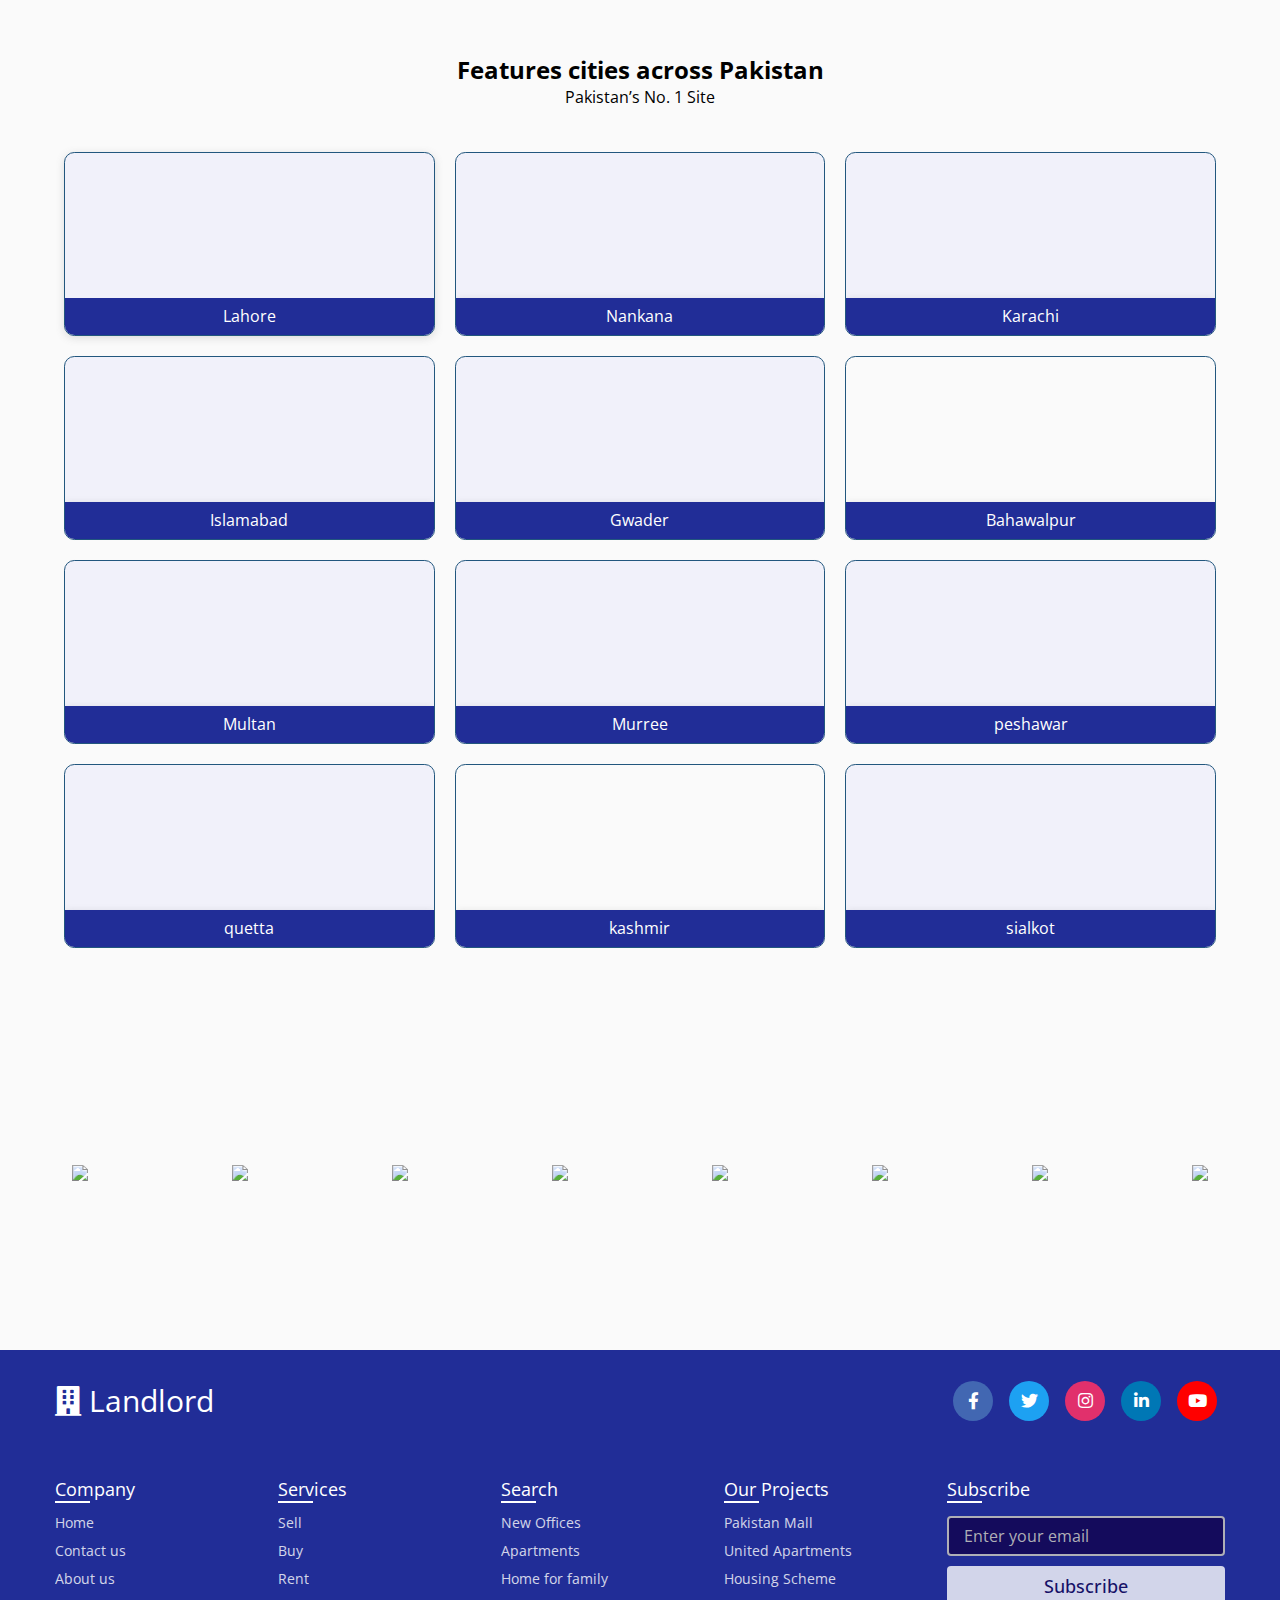
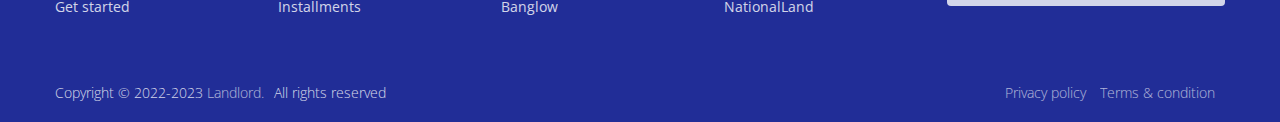
==== commit 97f04850: "cardChanges" ====
--- a/index.html
+++ b/index.html
@@ -17,6 +17,7 @@
         crossorigin="anonymous" referrerpolicy="no-referrer" />
     <!-- Vanila CSS -->
     <link rel="stylesheet" href="style.css">
+    <link rel="stylesheet" href="popup.css">
     <!-- Title -->
     <title>Landlord | Sell, Buy, and Rent Property </title>
 </head>
@@ -33,19 +34,20 @@
             </div>
         </div>
         <div class="navbar-right-section"> 
-            <a href="#"> <svg width="22" height="18" viewBox="0 0 167 177" fill="none" xmlns="http://www.w3.org/2000/svg">
-                <rect y="12" width="150" height="3" fill="white" />
-                <rect x="4" y="30" width="143" height="143" fill="#212D97" stroke="white" stroke-width="8" />
-                <path d="M55 133C55 124.811 61.6385 118.172 69.8276 118.172H83.1724C91.3615 118.172 98 124.811 98 133V176H55V133Z"
-                    fill="white" />
-                <rect y="17" width="150" height="8" fill="white" />
-                <circle cx="132.5" cy="40.02" r="34.5" fill="white" />
-                <path
-                    d="M146.658 45.9304H137.054V55.756H128.111V45.9304H118.506V37.4848H128.111V27.604H137.054V37.4848H146.658V45.9304Z"
-                    fill="#212D97" />
-            </svg>
+            <a href="#"> 
+                <svg width="22" height="18" viewBox="0 0 167 177" fill="none" xmlns="http://www.w3.org/2000/svg">
+                    <rect x="4" y="30" width="143" height="143" fill="white" stroke="#212D97" stroke-width="8" />
+                    <path d="M55 133C55 124.811 61.6385 118.172 69.8276 118.172H83.1724C91.3615 118.172 98 124.811 98 133V176H55V133Z"
+                        fill="#212D97" />
+                    <rect y="17" width="150" height="8" fill="#212D97" />
+                    <circle cx="132.5" cy="40.02" r="34.5" fill="#212D97" />
+                    <path
+                        d="M146.658 45.9304H137.054V55.756H128.111V45.9304H118.506V37.4848H128.111V27.604H137.054V37.4848H146.658V45.9304Z"
+                        fill="white" />
+                </svg>
+
      Add Property</a>
-            <a href="#"><i class="fa fa-user" aria-hidden="true"></i></a>
+            <a class="add" href="#popup"><i class="far fa-user" aria-hidden="true"></i></a>
         </div>
     </div>
 </div>
@@ -57,16 +59,16 @@
     <div class="banner-margin">
         <form action="" method="post">
             <h2>Search Property</h2>
-            <select name="" id="">
+            <select name="" id="type">
             <option disabled selected value="#"> &#xf1ad;  Property Type</option>
             <option value="#">Commercial</option>
             <option value="#">Agricultural</option>
             <option value="#">Industrial</option>
             <option value="#">Residental</option> 
             </select>
-            <select name="" id="">
+            <select name="" id="city">
                 <option disabled selected value="#"> &#xf279;  Select City</option>
-                <option value="#">Lahore</option>
+                <option value="#" id="lahore">Lahore</option>
                 <option value="#">Islamabad</option>
                 <option value="#">Quetta</option>
                 <option value="#">Peshawar</option>
@@ -74,7 +76,7 @@
                 <option value="#">Nankana Sahib</option>
                 <option value="#">Karachi</option>
             </select>
-            <select name="" id="">
+            <select name="" id="area">
                 <option disabled selected value="#"> &#xf279; Select Area</option>
                 <option value="#">Gulberg III</option>
                 <option value="#">MughalPura</option>
@@ -87,7 +89,7 @@
             <div id="radio">
                 <label class="not-active" for="Sell">Sell</label>
                 <label class="not-active" for="Rent">Rent</label>
-                <label class=" active not-active" for="Buy">Buy</label> 
+                <label class=" active not-active" for="Buy">Invest</label> 
             </div>
            <button class="btn" type="submit">
                <i class="fa fa-search"></i> Search
@@ -110,21 +112,21 @@
                         </div>
                         <div class="types1-1">
                         <span class="iconify" data-icon="fontisto:holiday-village"  data-width="40" data-height="40"></span>
-                            <h3>House</h3>
+                            <h3>Villas</h3>
                         </div>
                     </div>
                     <div class="types1">
                         <div class="types1-1">
                     <span   class="iconify" data-icon="ep:office-building"  data-width="40" data-height="40"></span>
-                            <h3>Industrial</h3>
+                            <h3>Apartments</h3>
                         </div>
                         <div class="types1-1"> 
                             <span class="iconify" data-icon="carbon:industry"  data-width="40" data-height="40"></span>
-                            <h3>House</h3>
+                            <h3>Industrial</h3>
                         </div>
                         <div class="types1-1"> 
                             <span class="iconify" data-icon="emojione-monotone:house-with-garden"  data-width="40" data-height="40"></span>
-                            <h3>House</h3>
+                            <h3>Banglows</h3>
                         </div>
                     </div>
                     
@@ -148,17 +150,17 @@
         <div class="wrapper">
             <div class="carousel">
                 <div class="card1">
-                  <div id="bg-image"   class="picture" lazy> 
+                  <div id="bg-image"   class="picture lazy"> 
                   </div>
                   <div class="property-info">
                     <div class="price">
-                        <h2>PKR 82,00000</h2>
+                        <h2>27 SqFt Apartments</h2>
                         <a href="#">For Sale</a>
-                    </div><br>
+                    </div>
                     <div class="adress">
-                        <span class="iconify" data-icon="fa-solid:map-signs" style="color: #212d97;" data-width="50" data-height="50"></span>
-                        <P style="margin-left: 5px;">29 Houston Natioanal Park</P>
-                    </div><br>
+                    <i class="fa fa-map-marker-alt" aria-hidden="true"></i>
+                        <P style="margin: 10px;">29 Houston Natioanal Park</P>
+                    </div> <br>
                     <div class="specialIn">
                          <div class="cd1">
                             <div class="bed">
@@ -168,13 +170,8 @@
                                     3 Beds
                                 </p>
                             </div>
-                            <div class="bed">
-                                <span class="iconify" data-icon="bx:bx-area" style="color: #212d97;" data-width="50" data-height="50"></span>
-                                <p>
-                                    23000 Sq.Ft
-                                </p>
-                            </div>
-                         </div><br>
+                           
+                         </div>
                            <div class="cd1">
                                 <div class="bed">
                                     <span class="iconify" data-icon="majesticons:bath-shower-line" style="color: #212d97;" data-width="50"
@@ -183,33 +180,37 @@
                                         4 Bath
                                     </p>
                                 </div>
+                                
+                           </div>
+                            <div class="cd1">
                                 <div class="bed">
                                     <span class="iconify" data-icon="cil:garage" style="color: #212d97;" data-width="50" data-height="50"></span>
                                     <p>
                                         1 Gar
                                     </p>
                                 </div>
-                           </div>
+                            
+                            </div>
+                           
                     </div><br>
                     <div class="buttons">
-                        <a href="#">Contact Seller</a>
-                        <a href="#">Information</a>
+                        <a href="tel:+923067250956"><i class="far fa-phone-alt"></i>  Call Now </a>
+                        <a href="#inquire">I'm Interested</a>
                     </div>
                   </div>
                 </div>
                 <div class="card1">
-                    <div id="bg-image"   class="picture1 lazy" >
+                    <div id="bg-image" class="picture1 lazy">
                     </div>
                     <div class="property-info">
                         <div class="price">
-                            <h2>PKR 82,00000</h2>
+                            <h2>27 SqFt Apartments</h2>
                             <a href="#">For Sale</a>
-                        </div><br>
+                        </div>
                         <div class="adress">
-                            <span class="iconify" data-icon="fa-solid:map-signs" style="color: #212d97;" data-width="50"
-                                data-height="50"></span>
-                            <P style="margin-left: 5px;">29 Houston Natioanal Park</P>
-                        </div><br>
+                            <i class="fa fa-map-marker-alt" aria-hidden="true"></i>
+                            <P style="margin: 10px;">29 Houston Natioanal Park</P>
+                        </div> <br>
                         <div class="specialIn">
                             <div class="cd1">
                                 <div class="bed">
@@ -219,14 +220,8 @@
                                         3 Beds
                                     </p>
                                 </div>
-                                <div class="bed">
-                                    <span class="iconify" data-icon="bx:bx-area" style="color: #212d97;" data-width="50"
-                                        data-height="50"></span>
-                                    <p>
-                                        23000 Sq.Ft
-                                    </p>
-                                </div>
-                            </div><br>
+                
+                            </div>
                             <div class="cd1">
                                 <div class="bed">
                                     <span class="iconify" data-icon="majesticons:bath-shower-line" style="color: #212d97;"
@@ -235,6 +230,9 @@
                                         4 Bath
                                     </p>
                                 </div>
+                
+                            </div>
+                            <div class="cd1">
                                 <div class="bed">
                                     <span class="iconify" data-icon="cil:garage" style="color: #212d97;" data-width="50"
                                         data-height="50"></span>
@@ -242,27 +240,28 @@
                                         1 Gar
                                     </p>
                                 </div>
-                            </div>
+                
+                            </div>
+                
                         </div><br>
                         <div class="buttons">
-                            <a href="#">Contact Seller</a>
-                            <a href="#">Information</a>
+                            <a href="tel:+923067250956"><i class="far fa-phone-alt"></i> Call Now </a>
+                            <a href="#inquire">I'm Interested</a>
                         </div>
                     </div>
                 </div>
                 <div class="card1">
-                    <div id="bg-image"   class="picture2 lazy" >
+                    <div id="bg-image" class="picture2 lazy">
                     </div>
                     <div class="property-info">
                         <div class="price">
-                            <h2>PKR 82,00000</h2>
+                            <h2>27 SqFt Apartments</h2>
                             <a href="#">For Sale</a>
-                        </div><br>
+                        </div>
                         <div class="adress">
-                            <span class="iconify" data-icon="fa-solid:map-signs" style="color: #212d97;" data-width="50"
-                                data-height="50"></span>
-                            <P style="margin-left: 5px;">29 Houston Natioanal Park</P>
-                        </div><br>
+                            <i class="fa fa-map-marker-alt" aria-hidden="true"></i>
+                            <P style="margin: 10px;">29 Houston Natioanal Park</P>
+                        </div> <br>
                         <div class="specialIn">
                             <div class="cd1">
                                 <div class="bed">
@@ -272,14 +271,8 @@
                                         3 Beds
                                     </p>
                                 </div>
-                                <div class="bed">
-                                    <span class="iconify" data-icon="bx:bx-area" style="color: #212d97;" data-width="50"
-                                        data-height="50"></span>
-                                    <p>
-                                        23000 Sq.Ft
-                                    </p>
-                                </div>
-                            </div><br>
+                
+                            </div>
                             <div class="cd1">
                                 <div class="bed">
                                     <span class="iconify" data-icon="majesticons:bath-shower-line" style="color: #212d97;"
@@ -288,6 +281,9 @@
                                         4 Bath
                                     </p>
                                 </div>
+                
+                            </div>
+                            <div class="cd1">
                                 <div class="bed">
                                     <span class="iconify" data-icon="cil:garage" style="color: #212d97;" data-width="50"
                                         data-height="50"></span>
@@ -295,27 +291,28 @@
                                         1 Gar
                                     </p>
                                 </div>
-                            </div>
+                
+                            </div>
+                
                         </div><br>
                         <div class="buttons">
-                            <a href="#">Contact Seller</a>
-                            <a href="#">Information</a>
+                            <a href="tel:+923067250956"><i class="far fa-phone-alt"></i> Call Now </a>
+                            <a href="#inquire">I'm Interested</a>
                         </div>
                     </div>
                 </div>
                 <div class="card1">
-                    <div id="bg-image"   class="picture3 lazy" >
+                    <div id="bg-image" class="picture3 lazy">
                     </div>
                     <div class="property-info">
                         <div class="price">
-                            <h2>PKR 82,00000</h2>
+                            <h2>27 SqFt Apartments</h2>
                             <a href="#">For Sale</a>
-                        </div><br>
+                        </div>
                         <div class="adress">
-                            <span class="iconify" data-icon="fa-solid:map-signs" style="color: #212d97;" data-width="50"
-                                data-height="50"></span>
-                            <P style="margin-left: 5px;">29 Houston Natioanal Park</P>
-                        </div><br>
+                            <i class="fa fa-map-marker-alt" aria-hidden="true"></i>
+                            <P style="margin: 10px;">29 Houston Natioanal Park</P>
+                        </div> <br>
                         <div class="specialIn">
                             <div class="cd1">
                                 <div class="bed">
@@ -325,14 +322,8 @@
                                         3 Beds
                                     </p>
                                 </div>
-                                <div class="bed">
-                                    <span class="iconify" data-icon="bx:bx-area" style="color: #212d97;" data-width="50"
-                                        data-height="50"></span>
-                                    <p>
-                                        23000 Sq.Ft
-                                    </p>
-                                </div>
-                            </div><br>
+                
+                            </div>
                             <div class="cd1">
                                 <div class="bed">
                                     <span class="iconify" data-icon="majesticons:bath-shower-line" style="color: #212d97;"
@@ -341,6 +332,9 @@
                                         4 Bath
                                     </p>
                                 </div>
+                
+                            </div>
+                            <div class="cd1">
                                 <div class="bed">
                                     <span class="iconify" data-icon="cil:garage" style="color: #212d97;" data-width="50"
                                         data-height="50"></span>
@@ -348,27 +342,28 @@
                                         1 Gar
                                     </p>
                                 </div>
-                            </div>
+                
+                            </div>
+                
                         </div><br>
                         <div class="buttons">
-                            <a href="#">Contact Seller</a>
-                            <a href="#">Information</a>
+                            <a href="tel:+923067250956"><i class="far fa-phone-alt"></i> Call Now </a>
+                            <a href="#inquire">I'm Interested</a>
                         </div>
                     </div>
                 </div>
                 <div class="card1">
-                    <div id="bg-image"   class="picture4 lazy" >
+                    <div id="bg-image" class="picture4 lazy">
                     </div>
                     <div class="property-info">
                         <div class="price">
-                            <h2>PKR 82,00000</h2>
+                            <h2>27 SqFt Apartments</h2>
                             <a href="#">For Sale</a>
-                        </div><br>
+                        </div>
                         <div class="adress">
-                            <span class="iconify" data-icon="fa-solid:map-signs" style="color: #212d97;" data-width="50"
-                                data-height="50"></span>
-                            <P style="margin-left: 5px;">29 Houston Natioanal Park</P>
-                        </div><br>
+                            <i class="fa fa-map-marker-alt" aria-hidden="true"></i>
+                            <P style="margin: 10px;">29 Houston Natioanal Park</P>
+                        </div> <br>
                         <div class="specialIn">
                             <div class="cd1">
                                 <div class="bed">
@@ -378,14 +373,8 @@
                                         3 Beds
                                     </p>
                                 </div>
-                                <div class="bed">
-                                    <span class="iconify" data-icon="bx:bx-area" style="color: #212d97;" data-width="50"
-                                        data-height="50"></span>
-                                    <p>
-                                        23000 Sq.Ft
-                                    </p>
-                                </div>
-                            </div><br>
+                
+                            </div>
                             <div class="cd1">
                                 <div class="bed">
                                     <span class="iconify" data-icon="majesticons:bath-shower-line" style="color: #212d97;"
@@ -394,6 +383,9 @@
                                         4 Bath
                                     </p>
                                 </div>
+                
+                            </div>
+                            <div class="cd1">
                                 <div class="bed">
                                     <span class="iconify" data-icon="cil:garage" style="color: #212d97;" data-width="50"
                                         data-height="50"></span>
@@ -401,27 +393,28 @@
                                         1 Gar
                                     </p>
                                 </div>
-                            </div>
+                
+                            </div>
+                
                         </div><br>
                         <div class="buttons">
-                            <a href="#">Contact Seller</a>
-                            <a href="#">Information</a>
+                            <a href="tel:+923067250956"><i class="far fa-phone-alt"></i> Call Now </a>
+                            <a href="#inquire">I'm Interested</a>
                         </div>
                     </div>
                 </div>
                 <div class="card1">
-                    <div id="bg-image"   class="picture5 lazy" >
+                    <div id="bg-image" class="picture5 lazy">
                     </div>
                     <div class="property-info">
                         <div class="price">
-                            <h2>PKR 82,00000</h2>
+                            <h2>27 SqFt Apartments</h2>
                             <a href="#">For Sale</a>
-                        </div><br>
+                        </div>
                         <div class="adress">
-                            <span class="iconify" data-icon="fa-solid:map-signs" style="color: #212d97;" data-width="50"
-                                data-height="50"></span>
-                            <P style="margin-left: 5px;">29 Houston Natioanal Park</P>
-                        </div><br>
+                            <i class="fa fa-map-marker-alt" aria-hidden="true"></i>
+                            <P style="margin: 10px;">29 Houston Natioanal Park</P>
+                        </div> <br>
                         <div class="specialIn">
                             <div class="cd1">
                                 <div class="bed">
@@ -431,14 +424,8 @@
                                         3 Beds
                                     </p>
                                 </div>
-                                <div class="bed">
-                                    <span class="iconify" data-icon="bx:bx-area" style="color: #212d97;" data-width="50"
-                                        data-height="50"></span>
-                                    <p>
-                                        23000 Sq.Ft
-                                    </p>
-                                </div>
-                            </div><br>
+                
+                            </div>
                             <div class="cd1">
                                 <div class="bed">
                                     <span class="iconify" data-icon="majesticons:bath-shower-line" style="color: #212d97;"
@@ -447,6 +434,9 @@
                                         4 Bath
                                     </p>
                                 </div>
+                
+                            </div>
+                            <div class="cd1">
                                 <div class="bed">
                                     <span class="iconify" data-icon="cil:garage" style="color: #212d97;" data-width="50"
                                         data-height="50"></span>
@@ -454,11 +444,13 @@
                                         1 Gar
                                     </p>
                                 </div>
-                            </div>
+                
+                            </div>
+                
                         </div><br>
                         <div class="buttons">
-                            <a href="#">Contact Seller</a>
-                            <a href="#">Information</a>
+                            <a href="tel:+923067250956"><i class="far fa-phone-alt"></i> Call Now </a>
+                            <a href="#inquire">I'm Interested</a>
                         </div>
                     </div>
                 </div>
@@ -611,6 +603,22 @@
         </div>
     </footer>
  
+<!-- Pop-up -->
+
+
+<div class="pop-up-form"></div>
+<div class="pop-up-overlay"></div>
+
+
+
+
+
+
+
+
+
+
+
 
 
 
--- a/style.css
+++ b/style.css
@@ -18,6 +18,7 @@
 }
 body {
   background-color: #fafafa;
+  position: relative;
 }
 /* Started */
 
@@ -70,14 +71,15 @@
 }
 .navbar-right-section a:nth-child(1) {
   border: 1px solid var(--border);
-  background-color: #212D97;
   color: white;
+  color: #212d97;
   text-decoration: none;
 }
 
 
 .navbar-right-section a:hover {
   border: 1px solid var(--border);
+  
 }
 
 .input-container {
@@ -127,6 +129,59 @@
 Navbar Style End Here
 */
 
+
+.pop-up-form
+{
+position: fixed;
+height: 500px;  
+display: none;
+width: 450px; 
+transition: 0.3s ease;
+background-color: #212d97;
+z-index: 10;
+top: 50%;
+
+border-radius: 10px;
+left: 50%;
+transform: translate(-50%, -50%);
+}
+.pop-up-overlay
+{
+  height: 100%;
+  width: 100%;
+  opacity: 100;
+  display: none;
+transition: 0.3s ease;
+  z-index: 5;
+  position: absolute;
+  background-color: rgba(255, 255, 255, 0.527);
+  backdrop-filter: blur(3px);
+  top: 0%;
+  left: 0%;
+}
+
+
+
+
+
+
+
+
+
+
+
+
+
+/*
+Navbar Style End Here
+*/
+/*
+Navbar Style End Here
+*/
+/*
+Navbar Style End Here
+*/
+
 .banner {
   height: 60vh;
   width: 100vw;
@@ -164,10 +219,10 @@
   padding-left: 1rem;
   padding-right: 100px;
   outline: none;
-   background-image: url("http://cdn1.iconfinder.com/data/icons/cc_mono_icon_set/blacks/16x16/br_down.png");
+   background-image: url("https://img.icons8.com/external-those-icons-fill-those-icons/10/000000/external-down-arrows-those-icons-fill-those-icons-7.png");
   background-repeat: no-repeat;
-  background-position-x: 98%;
-  background-position-y: 15px;
+  background-position-x: 98%; 
+  background-position-y: 18px;
   font-weight: 400;
   line-height: 30px;
   background-color: white;
@@ -508,6 +563,7 @@
   justify-content: space-between;
   overflow: hidden;
   flex-direction: column;
+  padding: 6px 6px;
 }
 
 .card2 {
@@ -591,13 +647,20 @@
   width: 13.74px;
   height: 13.74px;
 }
+.adress i
+{
+  color: #212d97;
+}
 .adress p {
-  font-size: 10.82px;
+  font-size: 12px;
 }
 .specialIn {
   display: flex;
-  align-items: flex-start;
-  flex-direction: column;
+  align-items: flex-start;  
+  border-top: 1px solid #e0e0e0;
+  padding-top: 10px;
+  padding-bottom: 10px;
+  border-bottom: 1px solid #e0e0e0;
 }
 .cd1 {
   display: flex;
@@ -645,7 +708,7 @@
   text-align: center;
   display: flex;
   font-weight: bold;
-  margin-top: 10px;
+  margin-top: 5px;
   align-items: center;
   border: 1px solid #212d97;
   justify-content: center;
@@ -1257,36 +1320,12 @@
 end grid system here
 */
 
-.sidebar {
-  height: 100%;
-  width: 70%;
-  background-color: #141c66;
-  color: white;
-  font-size: 20px;
-  display: none;
-  position: fixed;
-  transition: 0.3s ease;
-  z-index: 10;
-  top: 0%;
-  bottom: 0%;
-}
-.overlay {
-  height: 100%;
-  width: 100%;
-  background-color: #212d8571;
-  z-index: 5;
-  bottom: 0%;
-  display: none;
-  position: fixed;
-  backdrop-filter: blur(1px);
-}
+ 
 
 .show {
   display: block;
-}
-.showed {
-  display: block;
-}
+  transition:.5s ease;
+} 
 /*
 end grid system here
 */
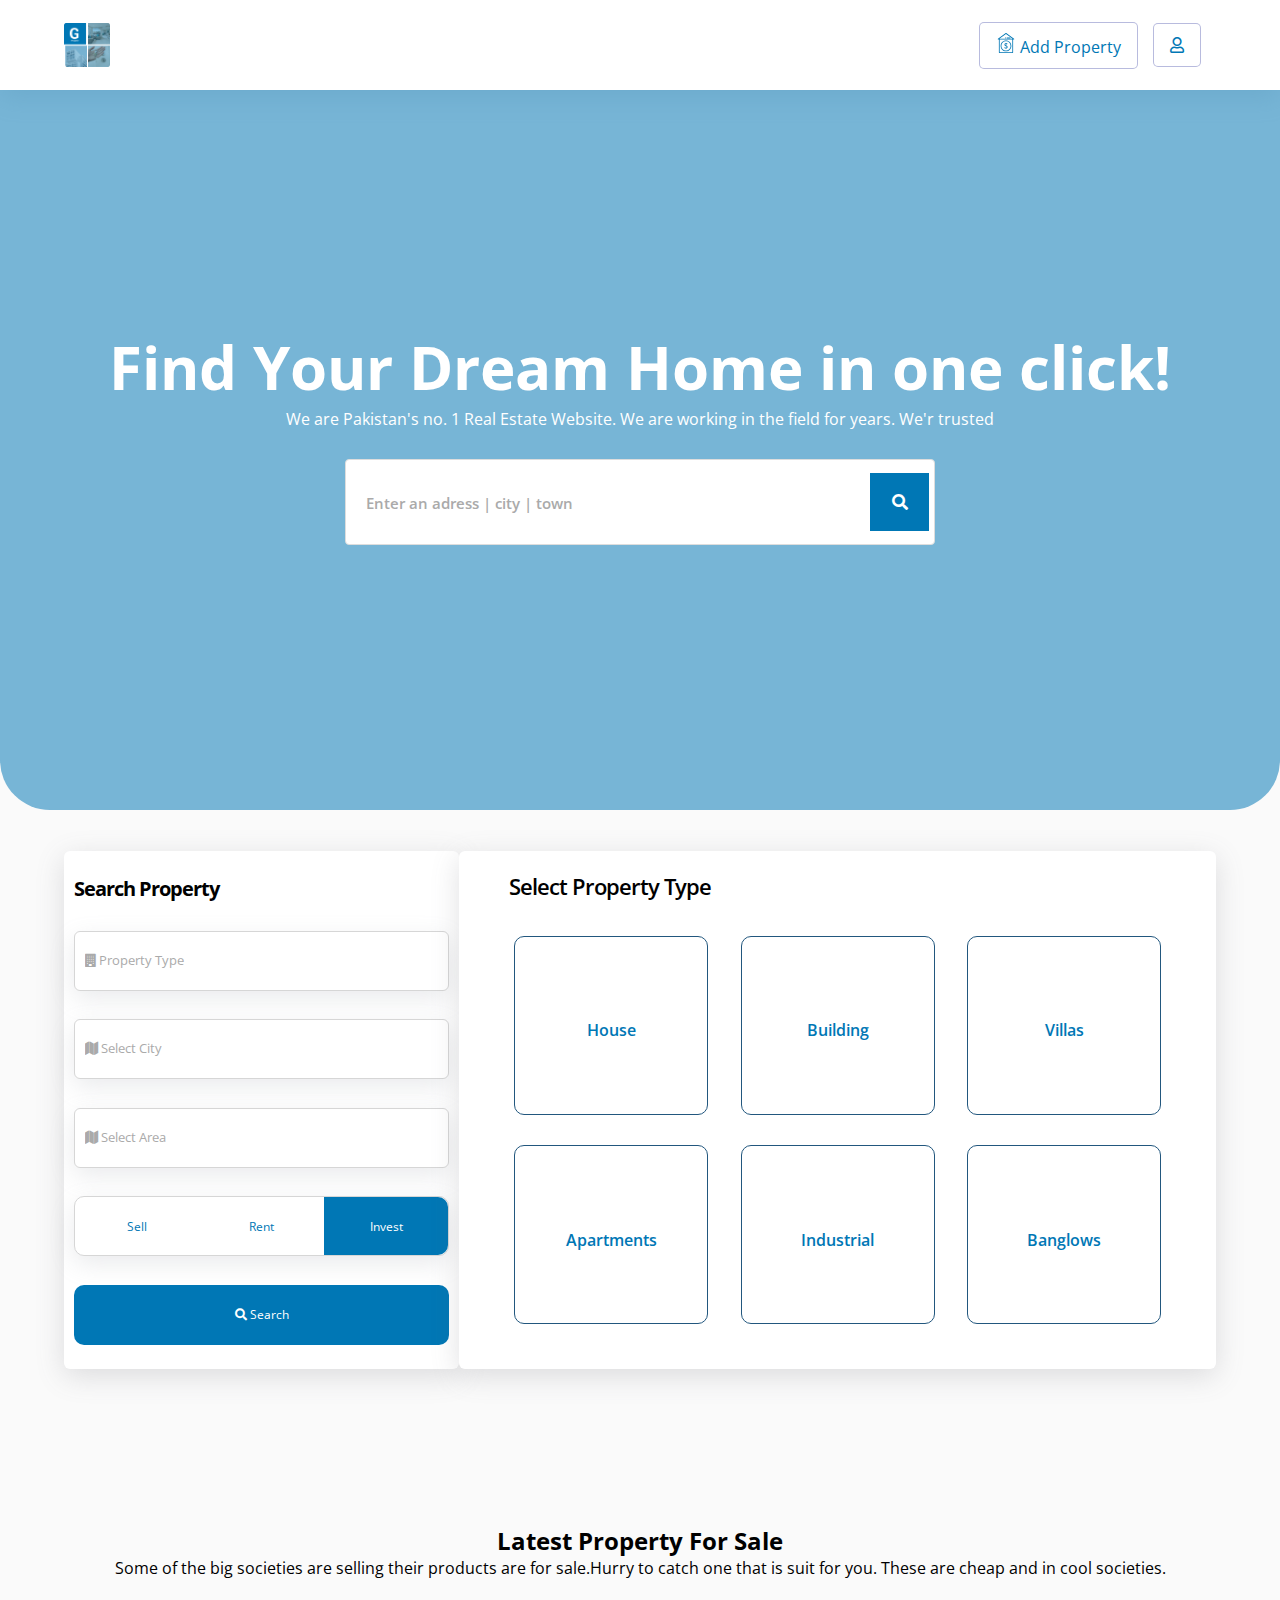
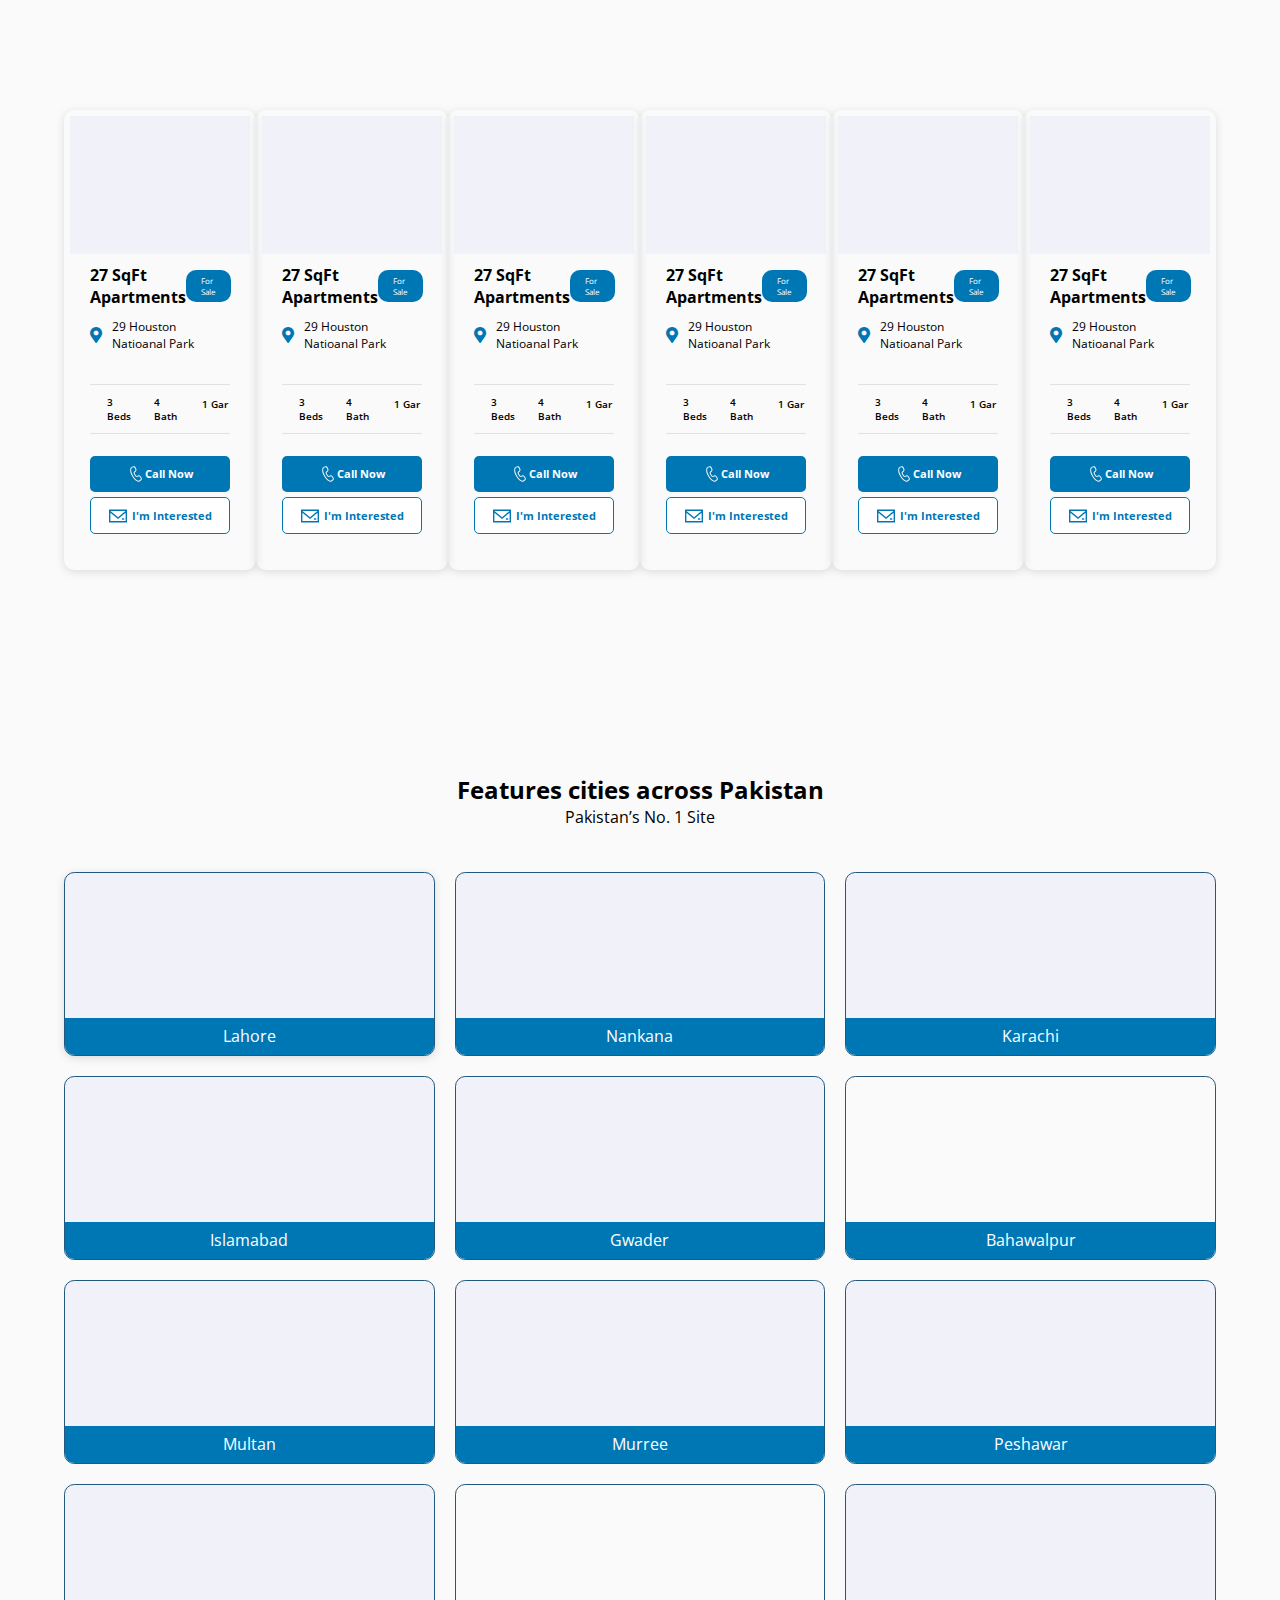
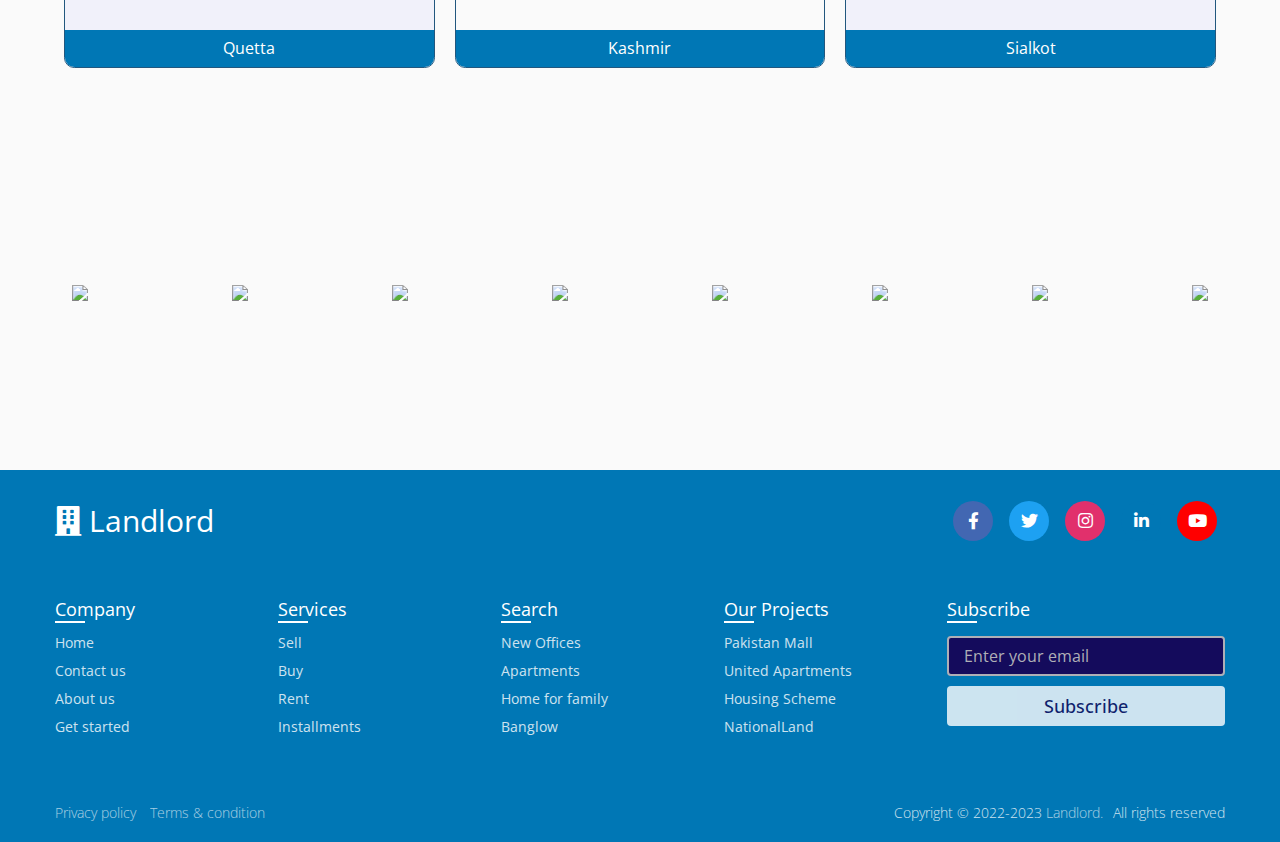
==== commit 3f75f276: "newrepo" ====
--- a/index.html
+++ b/index.html
@@ -27,24 +27,89 @@
 <div class="navbar">
     <div class="navbar-margin">
         <div class="navbar-left-section">
-            <img src="images/logo.png" alt="">
-            <div class="input-container">
-                <i class="fa fa-search icon"></i>
-                <input class="input-field" autocomplete="off" type="text" placeholder="Search" name="search">
-            </div>
+            <img src="images/r.png" alt="">
+            
         </div>
         <div class="navbar-right-section"> 
             <a href="#"> 
-                <svg width="22" height="18" viewBox="0 0 167 177" fill="none" xmlns="http://www.w3.org/2000/svg">
-                    <rect x="4" y="30" width="143" height="143" fill="white" stroke="#212D97" stroke-width="8" />
-                    <path d="M55 133C55 124.811 61.6385 118.172 69.8276 118.172H83.1724C91.3615 118.172 98 124.811 98 133V176H55V133Z"
-                        fill="#212D97" />
-                    <rect y="17" width="150" height="8" fill="#212D97" />
-                    <circle cx="132.5" cy="40.02" r="34.5" fill="#212D97" />
-                    <path
-                        d="M146.658 45.9304H137.054V55.756H128.111V45.9304H118.506V37.4848H128.111V27.604H137.054V37.4848H146.658V45.9304Z"
-                        fill="white" />
-                </svg>
+        <?xml version="1.0" encoding="iso-8859-1"?>
+        <!-- Generator: Adobe Illustrator 19.0.0, SVG Export Plug-In . SVG Version: 6.00 Build 0)  -->
+        <svg height="20px" width="20px" fill="#0077B5" version="1.1" id="Layer_1" xmlns="http://www.w3.org/2000/svg"
+            xmlns:xlink="http://www.w3.org/1999/xlink" x="0px" y="0px" viewBox="0 0 512 512"
+            style="enable-background:new 0 0 512 512;" xml:space="preserve">
+            <g>
+                <g>
+                    <path d="M462.593,149.9L262.054,1.992c-3.598-2.656-8.509-2.656-12.107,0L49.406,149.9c-3.545,2.614-5.011,7.21-3.635,11.395
+        			c1.377,4.186,5.284,7.013,9.689,7.013h18.448v333.494c0,5.632,4.566,10.199,10.199,10.199h343.785
+        			c5.633,0,10.199-4.567,10.199-10.199V168.307h18.448c4.405,0,8.312-2.827,9.689-7.013
+        			C467.604,157.111,466.139,152.515,462.593,149.9z M417.692,491.602H94.306V168.307h323.386V491.602z M86.596,147.817
+        			L255.999,22.873l169.405,124.944H86.596z" />
+                </g>
+            </g>
+            <g>
+                <g>
+                    <path d="M255.999,192.61c-75.707,0-137.299,61.592-137.299,137.299s61.592,137.3,137.299,137.3s137.299-61.592,137.299-137.299
+        			S331.706,192.61,255.999,192.61z M255.999,446.81c-64.459,0-116.9-52.441-116.9-116.9s52.441-116.901,116.9-116.901
+        			s116.9,52.441,116.9,116.9S320.458,446.81,255.999,446.81z" />
+                </g>
+            </g>
+            <g>
+                <g>
+                    <path d="M263.585,318.537v-37.971c13.094,0.935,17.957,6.921,22.445,6.921c5.612,0,8.23-7.109,8.23-10.662
+        			c0-9.165-17.957-13.094-30.676-13.467v-5.051c0-2.244-2.806-4.302-5.612-4.302c-3.18,0-5.424,2.058-5.424,4.302v5.424
+        			c-17.77,1.871-35.539,11.223-35.539,34.792c0,23.943,18.704,30.675,35.539,36.661v43.957c-19.077-1.497-24.127-14.591-30.3-14.591
+        			c-4.676,0-8.605,6.173-8.605,10.661c0,9.165,15.712,21.698,38.906,22.072v5.799c0,2.245,2.245,4.302,5.424,4.302
+        			c2.806,0,5.612-2.057,5.612-4.302v-6.359c20.202-2.806,34.043-15.525,34.043-38.532
+        			C297.628,332.753,279.859,324.522,263.585,318.537z M253.674,314.983c-9.914-3.741-17.957-7.67-17.957-18.331
+        			c0-9.727,7.482-14.403,17.957-15.712V314.983z M262.465,378.766v-39.468c9.165,3.929,16.461,9.165,16.461,20.95
+        			C278.925,370.909,272.565,376.895,262.465,378.766z" />
+                </g>
+            </g>
+            <g>
+                <g>
+                    <path d="M362.382,117.583h-80.627c-5.633,0-10.199,4.567-10.199,10.199s4.566,10.199,10.199,10.199h80.627
+        			c5.633,0,10.199-4.567,10.199-10.199S368.015,117.583,362.382,117.583z" />
+                </g>
+            </g>
+            <g>
+                <g>
+                    <path d="M248.161,117.583h-4.479c-5.633,0-10.199,4.567-10.199,10.199s4.566,10.199,10.199,10.199h4.479
+        			c5.633,0,10.199-4.567,10.199-10.199S253.794,117.583,248.161,117.583z" />
+                </g>
+            </g>
+            <g>
+            </g>
+            <g>
+            </g>
+            <g>
+            </g>
+            <g>
+            </g>
+            <g>
+            </g>
+            <g>
+            </g>
+            <g>
+            </g>
+            <g>
+            </g>
+            <g>
+            </g>
+            <g>
+            </g>
+            <g>
+            </g>
+            <g>
+            </g>
+            <g>
+            </g>
+            <g>
+            </g>
+            <g>
+            </g>
+        </svg>
+
+
 
      Add Property</a>
             <a class="add" href="#popup"><i class="far fa-user" aria-hidden="true"></i></a>
@@ -53,11 +118,29 @@
 </div>
 <!-- End Navbar -->
 
+ <!-- Test Image -->
+<div class="test">
+ <div class="test-margin">
+    <h2>
+       Find Your Dream Home in one click!
+    </h2>
+    <p>
+        We are Pakistan's no. 1 Real Estate Website. We are working in the field for years. We'r trusted
+    </p>
+     <form action="" method="post" class="input-container1"> 
+            <input class="input-field1" autocomplete="off" type="text" placeholder="Enter an adress | city | town" name="search">
+             <button type="submit" class="fa fa-search icon1" style="outline: none;border: transparent;cursor: pointer;"></button>
+     </form>
+ </div>
+</div>
+
+
+
 <!-- Start Hero-Banner -->
 
 <div class="banner">
     <div class="banner-margin">
-        <form action="" method="post">
+        <form action="" method="post" class="form">
             <h2>Search Property</h2>
             <select name="" id="type">
             <option disabled selected value="#"> &#xf1ad;  Property Type</option>
@@ -164,7 +247,7 @@
                     <div class="specialIn">
                          <div class="cd1">
                             <div class="bed">
-                                <span class="iconify" data-icon="fluent:bed-20-regular" style="color: #212d97;" data-width="50"
+                                <span class="iconify" data-icon="fluent:bed-20-regular" style="color: #0077B5" data-width="50"
                                     data-height="50"></span>
                                 <p>
                                     3 Beds
@@ -174,7 +257,7 @@
                          </div>
                            <div class="cd1">
                                 <div class="bed">
-                                    <span class="iconify" data-icon="majesticons:bath-shower-line" style="color: #212d97;" data-width="50"
+                                    <span class="iconify" data-icon="majesticons:bath-shower-line" style="color: #0077B5" data-width="50"
                                         data-height="50"></span>
                                     <p>
                                         4 Bath
@@ -184,7 +267,7 @@
                            </div>
                             <div class="cd1">
                                 <div class="bed">
-                                    <span class="iconify" data-icon="cil:garage" style="color: #212d97;" data-width="50" data-height="50"></span>
+                                    <span class="iconify" data-icon="cil:garage" style="color: #0077B5" data-width="50" data-height="50"></span>
                                     <p>
                                         1 Gar
                                     </p>
@@ -194,8 +277,70 @@
                            
                     </div><br>
                     <div class="buttons">
-                        <a href="tel:+923067250956"><i class="far fa-phone-alt"></i>  Call Now </a>
-                        <a href="#inquire">I'm Interested</a>
+                        <a href="tel:+923067250956">
+                           
+                            <svg id="mn" width="18px" height="18px" viewBox="0 0 28 28" version="1.1" xmlns="http://www.w3.org/2000/svg"
+                                xmlns:xlink="http://www.w3.org/1999/xlink">
+                                <!-- Uploaded to SVGRepo https://www.svgrepo.com -->
+                                <title>ic_fluent_phone_28_regular</title>
+                                <desc>Created with Sketch.</desc>
+                                <g id="🔍-Product-Icons" stroke="none" stroke-width="1" fill="#fafafa" fill-rule="evenodd">
+                                    <g id="ic_fluent_phone_28_regular" fill="#fafafa" fill-rule="nonzero">
+                                        <path
+                                            d="M7.92072596,2.64472005 L9.58060919,2.14438844 C11.1435675,1.67327249 12.8134781,2.43464008 13.4828053,3.92352899 L14.5160823,6.22200834 C15.0865915,7.491081 14.7859439,8.98254111 13.7683291,9.93148073 L11.9633958,11.6146057 C11.9410906,11.6354021 11.9227774,11.6601187 11.9093651,11.6875342 C11.720585,12.0734103 12.0066606,13.1043886 12.9061418,14.6623357 C13.9199541,16.4183102 14.7035571,17.1131712 15.0654726,17.005305 L17.4348517,16.2809111 C18.765101,15.8742119 20.2066891,16.3591908 21.0206203,17.4872349 L22.4880851,19.5210248 C23.440761,20.8413581 23.2694403,22.6628821 22.0872853,23.782427 L20.8252038,24.9776653 C19.9337363,25.8219337 18.6854328,26.1763171 17.4833291,25.9264007 C13.966189,25.1951903 10.8150019,22.3628582 8.00336279,17.4929565 C5.18895293,12.6182556 4.31270988,8.46966127 5.44310245,5.05625686 C5.82703045,3.89692852 6.75144427,2.9971717 7.92072596,2.64472005 Z M8.35362603,4.08089467 C7.65205693,4.29236569 7.09740832,4.83222008 6.86705161,5.52781682 C5.89305385,8.46896164 6.6820141,12.2043134 9.30240089,16.7429565 C11.9202871,21.2772684 14.7578382,23.8276999 17.7886493,24.4578029 C18.5099109,24.6077526 19.2588899,24.3951235 19.7937719,23.888561 L21.0558584,22.6933179 C21.6924034,22.0904861 21.784653,21.1096654 21.2716737,20.3987168 L19.8042088,18.3649269 C19.3659382,17.7575185 18.5896985,17.496376 17.8734103,17.7153679 L15.4990066,18.4412788 C14.1848357,18.833027 12.9496858,17.7377562 11.6071037,15.4123357 C10.4705242,13.4437223 10.075962,12.0217729 10.5619671,11.0283539 C10.6558865,10.8363778 10.7841758,10.6632305 10.9404443,10.5175321 L12.7453325,8.83444937 C13.2932789,8.32348189 13.455166,7.52038798 13.1479688,6.83704116 L12.1146918,4.53856182 C11.7542848,3.7368524 10.8551022,3.32688524 10.0135093,3.58056306 L8.35362603,4.08089467 Z"
+                                            id="🎨-Color"></path>
+                                    </g>
+                                </g>
+                            </svg>
+                            Call Now </a>
+                        <a href="#inquire">
+                       
+                        <svg height="18px" width="18px" fill="#0077B5" version="1.1" id="Layer_1" xmlns="http://www.w3.org/2000/svg" xmlns:xlink="http://www.w3.org/1999/xlink" x="0px"
+                            y="0px" viewBox="0 0 512 512" style="enable-background:new 0 0 512 512;" xml:space="preserve">
+                            <g>
+                                <g>
+                                    <path d="M0,72.205v367.59h512V72.205H0z M469.425,111.59L256,289.444L42.576,111.59H469.425z M472.615,400.41H39.385V160.197
+                        			L256,340.71l216.615-180.513V400.41z" />
+                                </g>
+                            </g>
+                            <g>
+                                <g>
+                                    <rect x="367.59" y="321.641" width="65.641" height="39.385" />
+                                </g>
+                            </g>
+                            <g>
+                            </g>
+                            <g>
+                            </g>
+                            <g>
+                            </g>
+                            <g>
+                            </g>
+                            <g>
+                            </g>
+                            <g>
+                            </g>
+                            <g>
+                            </g>
+                            <g>
+                            </g>
+                            <g>
+                            </g>
+                            <g>
+                            </g>
+                            <g>
+                            </g>
+                            <g>
+                            </g>
+                            <g>
+                            </g>
+                            <g>
+                            </g>
+                            <g>
+                            </g>
+                        </svg>
+
+                           <span style="margin-left: 5px;">I'm Interested</span></a>
                     </div>
                   </div>
                 </div>
@@ -214,7 +359,7 @@
                         <div class="specialIn">
                             <div class="cd1">
                                 <div class="bed">
-                                    <span class="iconify" data-icon="fluent:bed-20-regular" style="color: #212d97;" data-width="50"
+                                    <span class="iconify" data-icon="fluent:bed-20-regular" style="color: #0077B5" data-width="50"
                                         data-height="50"></span>
                                     <p>
                                         3 Beds
@@ -224,7 +369,7 @@
                             </div>
                             <div class="cd1">
                                 <div class="bed">
-                                    <span class="iconify" data-icon="majesticons:bath-shower-line" style="color: #212d97;"
+                                    <span class="iconify" data-icon="majesticons:bath-shower-line" style="color: #0077B5"
                                         data-width="50" data-height="50"></span>
                                     <p>
                                         4 Bath
@@ -234,7 +379,7 @@
                             </div>
                             <div class="cd1">
                                 <div class="bed">
-                                    <span class="iconify" data-icon="cil:garage" style="color: #212d97;" data-width="50"
+                                    <span class="iconify" data-icon="cil:garage" style="color: #0077B5" data-width="50"
                                         data-height="50"></span>
                                     <p>
                                         1 Gar
@@ -245,9 +390,71 @@
                 
                         </div><br>
                         <div class="buttons">
-                            <a href="tel:+923067250956"><i class="far fa-phone-alt"></i> Call Now </a>
-                            <a href="#inquire">I'm Interested</a>
-                        </div>
+                        <a href="tel:+923067250956">
+                           
+                            <svg id="mn" width="18px" height="18px" viewBox="0 0 28 28" version="1.1" xmlns="http://www.w3.org/2000/svg"
+                                xmlns:xlink="http://www.w3.org/1999/xlink">
+                                <!-- Uploaded to SVGRepo https://www.svgrepo.com -->
+                                <title>ic_fluent_phone_28_regular</title>
+                                <desc>Created with Sketch.</desc>
+                                <g id="🔍-Product-Icons" stroke="none" stroke-width="1" fill="#fafafa" fill-rule="evenodd">
+                                    <g id="ic_fluent_phone_28_regular" fill="#fafafa" fill-rule="nonzero">
+                                        <path
+                                            d="M7.92072596,2.64472005 L9.58060919,2.14438844 C11.1435675,1.67327249 12.8134781,2.43464008 13.4828053,3.92352899 L14.5160823,6.22200834 C15.0865915,7.491081 14.7859439,8.98254111 13.7683291,9.93148073 L11.9633958,11.6146057 C11.9410906,11.6354021 11.9227774,11.6601187 11.9093651,11.6875342 C11.720585,12.0734103 12.0066606,13.1043886 12.9061418,14.6623357 C13.9199541,16.4183102 14.7035571,17.1131712 15.0654726,17.005305 L17.4348517,16.2809111 C18.765101,15.8742119 20.2066891,16.3591908 21.0206203,17.4872349 L22.4880851,19.5210248 C23.440761,20.8413581 23.2694403,22.6628821 22.0872853,23.782427 L20.8252038,24.9776653 C19.9337363,25.8219337 18.6854328,26.1763171 17.4833291,25.9264007 C13.966189,25.1951903 10.8150019,22.3628582 8.00336279,17.4929565 C5.18895293,12.6182556 4.31270988,8.46966127 5.44310245,5.05625686 C5.82703045,3.89692852 6.75144427,2.9971717 7.92072596,2.64472005 Z M8.35362603,4.08089467 C7.65205693,4.29236569 7.09740832,4.83222008 6.86705161,5.52781682 C5.89305385,8.46896164 6.6820141,12.2043134 9.30240089,16.7429565 C11.9202871,21.2772684 14.7578382,23.8276999 17.7886493,24.4578029 C18.5099109,24.6077526 19.2588899,24.3951235 19.7937719,23.888561 L21.0558584,22.6933179 C21.6924034,22.0904861 21.784653,21.1096654 21.2716737,20.3987168 L19.8042088,18.3649269 C19.3659382,17.7575185 18.5896985,17.496376 17.8734103,17.7153679 L15.4990066,18.4412788 C14.1848357,18.833027 12.9496858,17.7377562 11.6071037,15.4123357 C10.4705242,13.4437223 10.075962,12.0217729 10.5619671,11.0283539 C10.6558865,10.8363778 10.7841758,10.6632305 10.9404443,10.5175321 L12.7453325,8.83444937 C13.2932789,8.32348189 13.455166,7.52038798 13.1479688,6.83704116 L12.1146918,4.53856182 C11.7542848,3.7368524 10.8551022,3.32688524 10.0135093,3.58056306 L8.35362603,4.08089467 Z"
+                                            id="🎨-Color"></path>
+                                    </g>
+                                </g>
+                            </svg>
+                            Call Now </a>
+                        <a href="#inquire">
+                       
+                        <svg height="18px" width="18px" fill="#0077B5" version="1.1" id="Layer_1" xmlns="http://www.w3.org/2000/svg" xmlns:xlink="http://www.w3.org/1999/xlink" x="0px"
+                            y="0px" viewBox="0 0 512 512" style="enable-background:new 0 0 512 512;" xml:space="preserve">
+                            <g>
+                                <g>
+                                    <path d="M0,72.205v367.59h512V72.205H0z M469.425,111.59L256,289.444L42.576,111.59H469.425z M472.615,400.41H39.385V160.197
+                        			L256,340.71l216.615-180.513V400.41z" />
+                                </g>
+                            </g>
+                            <g>
+                                <g>
+                                    <rect x="367.59" y="321.641" width="65.641" height="39.385" />
+                                </g>
+                            </g>
+                            <g>
+                            </g>
+                            <g>
+                            </g>
+                            <g>
+                            </g>
+                            <g>
+                            </g>
+                            <g>
+                            </g>
+                            <g>
+                            </g>
+                            <g>
+                            </g>
+                            <g>
+                            </g>
+                            <g>
+                            </g>
+                            <g>
+                            </g>
+                            <g>
+                            </g>
+                            <g>
+                            </g>
+                            <g>
+                            </g>
+                            <g>
+                            </g>
+                            <g>
+                            </g>
+                        </svg>
+
+                           <span style="margin-left: 5px;">I'm Interested</span></a>
+                    </div>
                     </div>
                 </div>
                 <div class="card1">
@@ -265,7 +472,7 @@
                         <div class="specialIn">
                             <div class="cd1">
                                 <div class="bed">
-                                    <span class="iconify" data-icon="fluent:bed-20-regular" style="color: #212d97;" data-width="50"
+                                    <span class="iconify" data-icon="fluent:bed-20-regular" style="color: #0077B5" data-width="50"
                                         data-height="50"></span>
                                     <p>
                                         3 Beds
@@ -275,7 +482,7 @@
                             </div>
                             <div class="cd1">
                                 <div class="bed">
-                                    <span class="iconify" data-icon="majesticons:bath-shower-line" style="color: #212d97;"
+                                    <span class="iconify" data-icon="majesticons:bath-shower-line" style="color: #0077B5"
                                         data-width="50" data-height="50"></span>
                                     <p>
                                         4 Bath
@@ -285,7 +492,7 @@
                             </div>
                             <div class="cd1">
                                 <div class="bed">
-                                    <span class="iconify" data-icon="cil:garage" style="color: #212d97;" data-width="50"
+                                    <span class="iconify" data-icon="cil:garage" style="color: #0077B5" data-width="50"
                                         data-height="50"></span>
                                     <p>
                                         1 Gar
@@ -296,9 +503,71 @@
                 
                         </div><br>
                         <div class="buttons">
-                            <a href="tel:+923067250956"><i class="far fa-phone-alt"></i> Call Now </a>
-                            <a href="#inquire">I'm Interested</a>
-                        </div>
+                        <a href="tel:+923067250956">
+                           
+                            <svg id="mn" width="18px" height="18px" viewBox="0 0 28 28" version="1.1" xmlns="http://www.w3.org/2000/svg"
+                                xmlns:xlink="http://www.w3.org/1999/xlink">
+                                <!-- Uploaded to SVGRepo https://www.svgrepo.com -->
+                                <title>ic_fluent_phone_28_regular</title>
+                                <desc>Created with Sketch.</desc>
+                                <g id="🔍-Product-Icons" stroke="none" stroke-width="1" fill="#fafafa" fill-rule="evenodd">
+                                    <g id="ic_fluent_phone_28_regular" fill="#fafafa" fill-rule="nonzero">
+                                        <path
+                                            d="M7.92072596,2.64472005 L9.58060919,2.14438844 C11.1435675,1.67327249 12.8134781,2.43464008 13.4828053,3.92352899 L14.5160823,6.22200834 C15.0865915,7.491081 14.7859439,8.98254111 13.7683291,9.93148073 L11.9633958,11.6146057 C11.9410906,11.6354021 11.9227774,11.6601187 11.9093651,11.6875342 C11.720585,12.0734103 12.0066606,13.1043886 12.9061418,14.6623357 C13.9199541,16.4183102 14.7035571,17.1131712 15.0654726,17.005305 L17.4348517,16.2809111 C18.765101,15.8742119 20.2066891,16.3591908 21.0206203,17.4872349 L22.4880851,19.5210248 C23.440761,20.8413581 23.2694403,22.6628821 22.0872853,23.782427 L20.8252038,24.9776653 C19.9337363,25.8219337 18.6854328,26.1763171 17.4833291,25.9264007 C13.966189,25.1951903 10.8150019,22.3628582 8.00336279,17.4929565 C5.18895293,12.6182556 4.31270988,8.46966127 5.44310245,5.05625686 C5.82703045,3.89692852 6.75144427,2.9971717 7.92072596,2.64472005 Z M8.35362603,4.08089467 C7.65205693,4.29236569 7.09740832,4.83222008 6.86705161,5.52781682 C5.89305385,8.46896164 6.6820141,12.2043134 9.30240089,16.7429565 C11.9202871,21.2772684 14.7578382,23.8276999 17.7886493,24.4578029 C18.5099109,24.6077526 19.2588899,24.3951235 19.7937719,23.888561 L21.0558584,22.6933179 C21.6924034,22.0904861 21.784653,21.1096654 21.2716737,20.3987168 L19.8042088,18.3649269 C19.3659382,17.7575185 18.5896985,17.496376 17.8734103,17.7153679 L15.4990066,18.4412788 C14.1848357,18.833027 12.9496858,17.7377562 11.6071037,15.4123357 C10.4705242,13.4437223 10.075962,12.0217729 10.5619671,11.0283539 C10.6558865,10.8363778 10.7841758,10.6632305 10.9404443,10.5175321 L12.7453325,8.83444937 C13.2932789,8.32348189 13.455166,7.52038798 13.1479688,6.83704116 L12.1146918,4.53856182 C11.7542848,3.7368524 10.8551022,3.32688524 10.0135093,3.58056306 L8.35362603,4.08089467 Z"
+                                            id="🎨-Color"></path>
+                                    </g>
+                                </g>
+                            </svg>
+                            Call Now </a>
+                        <a href="#inquire">
+                       
+                        <svg height="18px" width="18px" fill="#0077B5" version="1.1" id="Layer_1" xmlns="http://www.w3.org/2000/svg" xmlns:xlink="http://www.w3.org/1999/xlink" x="0px"
+                            y="0px" viewBox="0 0 512 512" style="enable-background:new 0 0 512 512;" xml:space="preserve">
+                            <g>
+                                <g>
+                                    <path d="M0,72.205v367.59h512V72.205H0z M469.425,111.59L256,289.444L42.576,111.59H469.425z M472.615,400.41H39.385V160.197
+                        			L256,340.71l216.615-180.513V400.41z" />
+                                </g>
+                            </g>
+                            <g>
+                                <g>
+                                    <rect x="367.59" y="321.641" width="65.641" height="39.385" />
+                                </g>
+                            </g>
+                            <g>
+                            </g>
+                            <g>
+                            </g>
+                            <g>
+                            </g>
+                            <g>
+                            </g>
+                            <g>
+                            </g>
+                            <g>
+                            </g>
+                            <g>
+                            </g>
+                            <g>
+                            </g>
+                            <g>
+                            </g>
+                            <g>
+                            </g>
+                            <g>
+                            </g>
+                            <g>
+                            </g>
+                            <g>
+                            </g>
+                            <g>
+                            </g>
+                            <g>
+                            </g>
+                        </svg>
+
+                           <span style="margin-left: 5px;">I'm Interested</span></a>
+                    </div>
                     </div>
                 </div>
                 <div class="card1">
@@ -316,7 +585,7 @@
                         <div class="specialIn">
                             <div class="cd1">
                                 <div class="bed">
-                                    <span class="iconify" data-icon="fluent:bed-20-regular" style="color: #212d97;" data-width="50"
+                                    <span class="iconify" data-icon="fluent:bed-20-regular" style="color: #0077B5" data-width="50"
                                         data-height="50"></span>
                                     <p>
                                         3 Beds
@@ -326,7 +595,7 @@
                             </div>
                             <div class="cd1">
                                 <div class="bed">
-                                    <span class="iconify" data-icon="majesticons:bath-shower-line" style="color: #212d97;"
+                                    <span class="iconify" data-icon="majesticons:bath-shower-line" style="color: #0077B5"
                                         data-width="50" data-height="50"></span>
                                     <p>
                                         4 Bath
@@ -336,7 +605,7 @@
                             </div>
                             <div class="cd1">
                                 <div class="bed">
-                                    <span class="iconify" data-icon="cil:garage" style="color: #212d97;" data-width="50"
+                                    <span class="iconify" data-icon="cil:garage" style="color: #0077B5" data-width="50"
                                         data-height="50"></span>
                                     <p>
                                         1 Gar
@@ -347,9 +616,71 @@
                 
                         </div><br>
                         <div class="buttons">
-                            <a href="tel:+923067250956"><i class="far fa-phone-alt"></i> Call Now </a>
-                            <a href="#inquire">I'm Interested</a>
-                        </div>
+                        <a href="tel:+923067250956">
+                           
+                            <svg id="mn" width="18px" height="18px" viewBox="0 0 28 28" version="1.1" xmlns="http://www.w3.org/2000/svg"
+                                xmlns:xlink="http://www.w3.org/1999/xlink">
+                                <!-- Uploaded to SVGRepo https://www.svgrepo.com -->
+                                <title>ic_fluent_phone_28_regular</title>
+                                <desc>Created with Sketch.</desc>
+                                <g id="🔍-Product-Icons" stroke="none" stroke-width="1" fill="#fafafa" fill-rule="evenodd">
+                                    <g id="ic_fluent_phone_28_regular" fill="#fafafa" fill-rule="nonzero">
+                                        <path
+                                            d="M7.92072596,2.64472005 L9.58060919,2.14438844 C11.1435675,1.67327249 12.8134781,2.43464008 13.4828053,3.92352899 L14.5160823,6.22200834 C15.0865915,7.491081 14.7859439,8.98254111 13.7683291,9.93148073 L11.9633958,11.6146057 C11.9410906,11.6354021 11.9227774,11.6601187 11.9093651,11.6875342 C11.720585,12.0734103 12.0066606,13.1043886 12.9061418,14.6623357 C13.9199541,16.4183102 14.7035571,17.1131712 15.0654726,17.005305 L17.4348517,16.2809111 C18.765101,15.8742119 20.2066891,16.3591908 21.0206203,17.4872349 L22.4880851,19.5210248 C23.440761,20.8413581 23.2694403,22.6628821 22.0872853,23.782427 L20.8252038,24.9776653 C19.9337363,25.8219337 18.6854328,26.1763171 17.4833291,25.9264007 C13.966189,25.1951903 10.8150019,22.3628582 8.00336279,17.4929565 C5.18895293,12.6182556 4.31270988,8.46966127 5.44310245,5.05625686 C5.82703045,3.89692852 6.75144427,2.9971717 7.92072596,2.64472005 Z M8.35362603,4.08089467 C7.65205693,4.29236569 7.09740832,4.83222008 6.86705161,5.52781682 C5.89305385,8.46896164 6.6820141,12.2043134 9.30240089,16.7429565 C11.9202871,21.2772684 14.7578382,23.8276999 17.7886493,24.4578029 C18.5099109,24.6077526 19.2588899,24.3951235 19.7937719,23.888561 L21.0558584,22.6933179 C21.6924034,22.0904861 21.784653,21.1096654 21.2716737,20.3987168 L19.8042088,18.3649269 C19.3659382,17.7575185 18.5896985,17.496376 17.8734103,17.7153679 L15.4990066,18.4412788 C14.1848357,18.833027 12.9496858,17.7377562 11.6071037,15.4123357 C10.4705242,13.4437223 10.075962,12.0217729 10.5619671,11.0283539 C10.6558865,10.8363778 10.7841758,10.6632305 10.9404443,10.5175321 L12.7453325,8.83444937 C13.2932789,8.32348189 13.455166,7.52038798 13.1479688,6.83704116 L12.1146918,4.53856182 C11.7542848,3.7368524 10.8551022,3.32688524 10.0135093,3.58056306 L8.35362603,4.08089467 Z"
+                                            id="🎨-Color"></path>
+                                    </g>
+                                </g>
+                            </svg>
+                            Call Now </a>
+                        <a href="#inquire">
+                       
+                        <svg height="18px" width="18px" fill="#0077B5" version="1.1" id="Layer_1" xmlns="http://www.w3.org/2000/svg" xmlns:xlink="http://www.w3.org/1999/xlink" x="0px"
+                            y="0px" viewBox="0 0 512 512" style="enable-background:new 0 0 512 512;" xml:space="preserve">
+                            <g>
+                                <g>
+                                    <path d="M0,72.205v367.59h512V72.205H0z M469.425,111.59L256,289.444L42.576,111.59H469.425z M472.615,400.41H39.385V160.197
+                        			L256,340.71l216.615-180.513V400.41z" />
+                                </g>
+                            </g>
+                            <g>
+                                <g>
+                                    <rect x="367.59" y="321.641" width="65.641" height="39.385" />
+                                </g>
+                            </g>
+                            <g>
+                            </g>
+                            <g>
+                            </g>
+                            <g>
+                            </g>
+                            <g>
+                            </g>
+                            <g>
+                            </g>
+                            <g>
+                            </g>
+                            <g>
+                            </g>
+                            <g>
+                            </g>
+                            <g>
+                            </g>
+                            <g>
+                            </g>
+                            <g>
+                            </g>
+                            <g>
+                            </g>
+                            <g>
+                            </g>
+                            <g>
+                            </g>
+                            <g>
+                            </g>
+                        </svg>
+
+                           <span style="margin-left: 5px;">I'm Interested</span></a>
+                    </div>
                     </div>
                 </div>
                 <div class="card1">
@@ -367,7 +698,7 @@
                         <div class="specialIn">
                             <div class="cd1">
                                 <div class="bed">
-                                    <span class="iconify" data-icon="fluent:bed-20-regular" style="color: #212d97;" data-width="50"
+                                    <span class="iconify" data-icon="fluent:bed-20-regular" style="color: #0077B5" data-width="50"
                                         data-height="50"></span>
                                     <p>
                                         3 Beds
@@ -377,7 +708,7 @@
                             </div>
                             <div class="cd1">
                                 <div class="bed">
-                                    <span class="iconify" data-icon="majesticons:bath-shower-line" style="color: #212d97;"
+                                    <span class="iconify" data-icon="majesticons:bath-shower-line" style="color: #0077B5"
                                         data-width="50" data-height="50"></span>
                                     <p>
                                         4 Bath
@@ -387,7 +718,7 @@
                             </div>
                             <div class="cd1">
                                 <div class="bed">
-                                    <span class="iconify" data-icon="cil:garage" style="color: #212d97;" data-width="50"
+                                    <span class="iconify" data-icon="cil:garage" style="color: #0077B5" data-width="50"
                                         data-height="50"></span>
                                     <p>
                                         1 Gar
@@ -398,9 +729,71 @@
                 
                         </div><br>
                         <div class="buttons">
-                            <a href="tel:+923067250956"><i class="far fa-phone-alt"></i> Call Now </a>
-                            <a href="#inquire">I'm Interested</a>
-                        </div>
+                        <a href="tel:+923067250956">
+                           
+                            <svg id="mn" width="18px" height="18px" viewBox="0 0 28 28" version="1.1" xmlns="http://www.w3.org/2000/svg"
+                                xmlns:xlink="http://www.w3.org/1999/xlink">
+                                <!-- Uploaded to SVGRepo https://www.svgrepo.com -->
+                                <title>ic_fluent_phone_28_regular</title>
+                                <desc>Created with Sketch.</desc>
+                                <g id="🔍-Product-Icons" stroke="none" stroke-width="1" fill="#fafafa" fill-rule="evenodd">
+                                    <g id="ic_fluent_phone_28_regular" fill="#fafafa" fill-rule="nonzero">
+                                        <path
+                                            d="M7.92072596,2.64472005 L9.58060919,2.14438844 C11.1435675,1.67327249 12.8134781,2.43464008 13.4828053,3.92352899 L14.5160823,6.22200834 C15.0865915,7.491081 14.7859439,8.98254111 13.7683291,9.93148073 L11.9633958,11.6146057 C11.9410906,11.6354021 11.9227774,11.6601187 11.9093651,11.6875342 C11.720585,12.0734103 12.0066606,13.1043886 12.9061418,14.6623357 C13.9199541,16.4183102 14.7035571,17.1131712 15.0654726,17.005305 L17.4348517,16.2809111 C18.765101,15.8742119 20.2066891,16.3591908 21.0206203,17.4872349 L22.4880851,19.5210248 C23.440761,20.8413581 23.2694403,22.6628821 22.0872853,23.782427 L20.8252038,24.9776653 C19.9337363,25.8219337 18.6854328,26.1763171 17.4833291,25.9264007 C13.966189,25.1951903 10.8150019,22.3628582 8.00336279,17.4929565 C5.18895293,12.6182556 4.31270988,8.46966127 5.44310245,5.05625686 C5.82703045,3.89692852 6.75144427,2.9971717 7.92072596,2.64472005 Z M8.35362603,4.08089467 C7.65205693,4.29236569 7.09740832,4.83222008 6.86705161,5.52781682 C5.89305385,8.46896164 6.6820141,12.2043134 9.30240089,16.7429565 C11.9202871,21.2772684 14.7578382,23.8276999 17.7886493,24.4578029 C18.5099109,24.6077526 19.2588899,24.3951235 19.7937719,23.888561 L21.0558584,22.6933179 C21.6924034,22.0904861 21.784653,21.1096654 21.2716737,20.3987168 L19.8042088,18.3649269 C19.3659382,17.7575185 18.5896985,17.496376 17.8734103,17.7153679 L15.4990066,18.4412788 C14.1848357,18.833027 12.9496858,17.7377562 11.6071037,15.4123357 C10.4705242,13.4437223 10.075962,12.0217729 10.5619671,11.0283539 C10.6558865,10.8363778 10.7841758,10.6632305 10.9404443,10.5175321 L12.7453325,8.83444937 C13.2932789,8.32348189 13.455166,7.52038798 13.1479688,6.83704116 L12.1146918,4.53856182 C11.7542848,3.7368524 10.8551022,3.32688524 10.0135093,3.58056306 L8.35362603,4.08089467 Z"
+                                            id="🎨-Color"></path>
+                                    </g>
+                                </g>
+                            </svg>
+                            Call Now </a>
+                        <a href="#inquire">
+                       
+                        <svg height="18px" width="18px" fill="#0077B5" version="1.1" id="Layer_1" xmlns="http://www.w3.org/2000/svg" xmlns:xlink="http://www.w3.org/1999/xlink" x="0px"
+                            y="0px" viewBox="0 0 512 512" style="enable-background:new 0 0 512 512;" xml:space="preserve">
+                            <g>
+                                <g>
+                                    <path d="M0,72.205v367.59h512V72.205H0z M469.425,111.59L256,289.444L42.576,111.59H469.425z M472.615,400.41H39.385V160.197
+                        			L256,340.71l216.615-180.513V400.41z" />
+                                </g>
+                            </g>
+                            <g>
+                                <g>
+                                    <rect x="367.59" y="321.641" width="65.641" height="39.385" />
+                                </g>
+                            </g>
+                            <g>
+                            </g>
+                            <g>
+                            </g>
+                            <g>
+                            </g>
+                            <g>
+                            </g>
+                            <g>
+                            </g>
+                            <g>
+                            </g>
+                            <g>
+                            </g>
+                            <g>
+                            </g>
+                            <g>
+                            </g>
+                            <g>
+                            </g>
+                            <g>
+                            </g>
+                            <g>
+                            </g>
+                            <g>
+                            </g>
+                            <g>
+                            </g>
+                            <g>
+                            </g>
+                        </svg>
+
+                           <span style="margin-left: 5px;">I'm Interested</span></a>
+                    </div>
                     </div>
                 </div>
                 <div class="card1">
@@ -418,7 +811,7 @@
                         <div class="specialIn">
                             <div class="cd1">
                                 <div class="bed">
-                                    <span class="iconify" data-icon="fluent:bed-20-regular" style="color: #212d97;" data-width="50"
+                                    <span class="iconify" data-icon="fluent:bed-20-regular" style="color: #0077B5" data-width="50"
                                         data-height="50"></span>
                                     <p>
                                         3 Beds
@@ -428,7 +821,7 @@
                             </div>
                             <div class="cd1">
                                 <div class="bed">
-                                    <span class="iconify" data-icon="majesticons:bath-shower-line" style="color: #212d97;"
+                                    <span class="iconify" data-icon="majesticons:bath-shower-line" style="color: #0077B5"
                                         data-width="50" data-height="50"></span>
                                     <p>
                                         4 Bath
@@ -438,7 +831,7 @@
                             </div>
                             <div class="cd1">
                                 <div class="bed">
-                                    <span class="iconify" data-icon="cil:garage" style="color: #212d97;" data-width="50"
+                                    <span class="iconify" data-icon="cil:garage" style="color: #0077B5" data-width="50"
                                         data-height="50"></span>
                                     <p>
                                         1 Gar
@@ -449,9 +842,71 @@
                 
                         </div><br>
                         <div class="buttons">
-                            <a href="tel:+923067250956"><i class="far fa-phone-alt"></i> Call Now </a>
-                            <a href="#inquire">I'm Interested</a>
-                        </div>
+                        <a href="tel:+923067250956">
+                           
+                            <svg id="mn" width="18px" height="18px" viewBox="0 0 28 28" version="1.1" xmlns="http://www.w3.org/2000/svg"
+                                xmlns:xlink="http://www.w3.org/1999/xlink">
+                                <!-- Uploaded to SVGRepo https://www.svgrepo.com -->
+                                <title>ic_fluent_phone_28_regular</title>
+                                <desc>Created with Sketch.</desc>
+                                <g id="🔍-Product-Icons" stroke="none" stroke-width="1" fill="#fafafa" fill-rule="evenodd">
+                                    <g id="ic_fluent_phone_28_regular" fill="#fafafa" fill-rule="nonzero">
+                                        <path
+                                            d="M7.92072596,2.64472005 L9.58060919,2.14438844 C11.1435675,1.67327249 12.8134781,2.43464008 13.4828053,3.92352899 L14.5160823,6.22200834 C15.0865915,7.491081 14.7859439,8.98254111 13.7683291,9.93148073 L11.9633958,11.6146057 C11.9410906,11.6354021 11.9227774,11.6601187 11.9093651,11.6875342 C11.720585,12.0734103 12.0066606,13.1043886 12.9061418,14.6623357 C13.9199541,16.4183102 14.7035571,17.1131712 15.0654726,17.005305 L17.4348517,16.2809111 C18.765101,15.8742119 20.2066891,16.3591908 21.0206203,17.4872349 L22.4880851,19.5210248 C23.440761,20.8413581 23.2694403,22.6628821 22.0872853,23.782427 L20.8252038,24.9776653 C19.9337363,25.8219337 18.6854328,26.1763171 17.4833291,25.9264007 C13.966189,25.1951903 10.8150019,22.3628582 8.00336279,17.4929565 C5.18895293,12.6182556 4.31270988,8.46966127 5.44310245,5.05625686 C5.82703045,3.89692852 6.75144427,2.9971717 7.92072596,2.64472005 Z M8.35362603,4.08089467 C7.65205693,4.29236569 7.09740832,4.83222008 6.86705161,5.52781682 C5.89305385,8.46896164 6.6820141,12.2043134 9.30240089,16.7429565 C11.9202871,21.2772684 14.7578382,23.8276999 17.7886493,24.4578029 C18.5099109,24.6077526 19.2588899,24.3951235 19.7937719,23.888561 L21.0558584,22.6933179 C21.6924034,22.0904861 21.784653,21.1096654 21.2716737,20.3987168 L19.8042088,18.3649269 C19.3659382,17.7575185 18.5896985,17.496376 17.8734103,17.7153679 L15.4990066,18.4412788 C14.1848357,18.833027 12.9496858,17.7377562 11.6071037,15.4123357 C10.4705242,13.4437223 10.075962,12.0217729 10.5619671,11.0283539 C10.6558865,10.8363778 10.7841758,10.6632305 10.9404443,10.5175321 L12.7453325,8.83444937 C13.2932789,8.32348189 13.455166,7.52038798 13.1479688,6.83704116 L12.1146918,4.53856182 C11.7542848,3.7368524 10.8551022,3.32688524 10.0135093,3.58056306 L8.35362603,4.08089467 Z"
+                                            id="🎨-Color"></path>
+                                    </g>
+                                </g>
+                            </svg>
+                            Call Now </a>
+                        <a href="#inquire">
+                       
+                        <svg height="18px" width="18px" fill="#0077B5" version="1.1" id="Layer_1" xmlns="http://www.w3.org/2000/svg" xmlns:xlink="http://www.w3.org/1999/xlink" x="0px"
+                            y="0px" viewBox="0 0 512 512" style="enable-background:new 0 0 512 512;" xml:space="preserve">
+                            <g>
+                                <g>
+                                    <path d="M0,72.205v367.59h512V72.205H0z M469.425,111.59L256,289.444L42.576,111.59H469.425z M472.615,400.41H39.385V160.197
+                        			L256,340.71l216.615-180.513V400.41z" />
+                                </g>
+                            </g>
+                            <g>
+                                <g>
+                                    <rect x="367.59" y="321.641" width="65.641" height="39.385" />
+                                </g>
+                            </g>
+                            <g>
+                            </g>
+                            <g>
+                            </g>
+                            <g>
+                            </g>
+                            <g>
+                            </g>
+                            <g>
+                            </g>
+                            <g>
+                            </g>
+                            <g>
+                            </g>
+                            <g>
+                            </g>
+                            <g>
+                            </g>
+                            <g>
+                            </g>
+                            <g>
+                            </g>
+                            <g>
+                            </g>
+                            <g>
+                            </g>
+                            <g>
+                            </g>
+                            <g>
+                            </g>
+                        </svg>
+
+                           <span style="margin-left: 5px;">I'm Interested</span></a>
+                    </div>
                     </div>
                 </div>
                  
@@ -594,11 +1049,12 @@
         </div>
         <div class="bottom-details">
             <div class="bottom_text">
-                <span class="copyright_text">Copyright © 2022-2023 <a href="#">Landlord.</a>All rights reserved</span>
+               
                 <span class="policy_terms">
                     <a href="#">Privacy policy</a>
                     <a href="#">Terms & condition</a>
                 </span>
+                <span class="copyright_text">Copyright © 2022-2023 <a href="#">Landlord.</a>All rights reserved</span>
             </div>
         </div>
     </footer>
@@ -606,7 +1062,36 @@
 <!-- Pop-up -->
 
 
-<div class="pop-up-form"></div>
+<div class="pop-up-form">
+    <div class="popup-head">
+        <h2>Sign In</h2>
+            <i  class="fa fa-times times"></i>
+    </div>
+    <form action="#" class="popup-body">
+        <h2>Welcome to Kashif.com</h2>
+        <input type="text" placeholder="Email Adress or Phone" name="" id="">
+        <input type="text" placeholder="Password"  name="" id="">
+        <a href="#" class="forget">Forget Password?</a>
+        <button type="submit">Sign In</button>
+        <br><br>
+                <div class="re">
+                    <p class="forget">Or Sign in with </p>
+                    <a href="#">
+<img src="https://img.icons8.com/color/10/000000/google-logo.png" />    
+                    </a>
+                    <a href="#">
+                    <img src="https://img.icons8.com/color/25/000000/facebook-new.png"/>
+                    </a>    
+                </div>
+                <div class="popup-last">
+                    <a href="#">
+                        Create Free Account Now
+                    </a>
+                </div>
+    </form>
+
+    </div>
+</div>
 <div class="pop-up-overlay"></div>
 
 
--- a/style.css
+++ b/style.css
@@ -2,7 +2,7 @@
 @import url("https://fonts.googleapis.com/css2?family=Averia+Serif+Libre&display=swap");
 
 :root {
-  --primary-color: #212d97;
+  --primary-color: #0077B5;
   --border: rgba(33, 45, 151, 0.32);
   --paragraph-font: "open sans", calibri;
 }
@@ -50,7 +50,7 @@
 }
 
 .navbar-left-section img {
-  width: 17%;
+  width: 8%;
 }
 
 .navbar-right-section {
@@ -72,7 +72,7 @@
 .navbar-right-section a:nth-child(1) {
   border: 1px solid var(--border);
   color: white;
-  color: #212d97;
+  color: #0077B5;
   text-decoration: none;
 }
 
@@ -93,7 +93,7 @@
 }
 ::placeholder {
   color: #aaaaaa;
-  font-size: 12px;
+  font-size: 15px;
 }
 .input-field {
   padding: 10px 35px;
@@ -112,12 +112,13 @@
 .icon {
   z-index: 1;
   float: left;
-  left: 3%;
+  left: 15%;
+  margin-right: 3%;
   color: #777777;
   position: absolute;
 }
 .input-field:focus {
-  border: 1px solid #212d97;
+  border: 1px solid #0077B5;
 }
 /*
 Navbar Style End Here
@@ -128,50 +129,153 @@
 /*
 Navbar Style End Here
 */
-
-
+ 
 .pop-up-form
 {
 position: fixed;
-height: 500px;  
-display: none;
+height: 500px;   
 width: 450px; 
 transition: 0.3s ease;
-background-color: #212d97;
+background-color: #ffffff;
 z-index: 10;
 top: 50%;
-
+padding: 10px 20px;
+color: rgb(27, 27, 27);
 border-radius: 10px;
 left: 50%;
 transform: translate(-50%, -50%);
+  display: none;  
 }
 .pop-up-overlay
 {
   height: 100%;
   width: 100%;
-  opacity: 100;
-  display: none;
+   
 transition: 0.3s ease;
   z-index: 5;
-  position: absolute;
-  background-color: rgba(255, 255, 255, 0.527);
-  backdrop-filter: blur(3px);
+  position: fixed;
+  background-color: #0077B5b2;
+  backdrop-filter: blur(6px); 
   top: 0%;
+  background-size: cover;
+  background-position: center;
   left: 0%;
-}
-
-
-
-
-
-
-
-
-
-
-
-
-
+display: none; 
+}
+
+
+.popup-head
+{
+  height: 10%;
+  width: 100%;
+  display: flex;
+  align-items: center;
+  justify-content: space-between;
+  border-bottom: 1px solid rgb(228, 227, 227);
+}
+.popup-head h2
+{
+
+  font-weight: 400;
+}
+.popup-head i
+{
+  cursor: pointer;
+  padding: 10px 10px;
+}
+
+.popup-body
+{
+  height: 90%;
+  width: 100%; 
+  font-size: 16px;
+  padding-top: 20px;
+}
+.popup-body h2
+{
+  font-size: 24px;
+  font-weight: 700;
+}
+.popup-body input
+{
+  padding: 8px 16px;
+  width: 100%;
+  margin-top: 20px;
+  height: 12%;
+  border-radius:4px;
+  outline: none;
+  border: 1px solid rgb(228, 227, 227);
+}
+
+
+.forget
+{
+    color: #0077B5;
+    margin-top: 10px;
+    width: 100%;
+    font-weight: 700;
+    display: grid;
+  text-decoration: none;
+}
+
+.popup-body button
+{
+  
+  padding: 8px 16px;
+  width: 100%;
+  margin-top: 20px;
+  height: 12%;
+  background-color: #0077B5;
+  border-radius:4px;
+  color: white;
+  cursor: pointer;
+  font-weight: 700;
+  outline: none; 
+  border: transparent;
+}
+
+.re 
+{
+  width: 100%;
+  display: flex;
+  align-items: center;
+  justify-content: space-between;
+}
+.re a
+{
+  padding: 20px 20px;
+  width: 20px;
+  display: flex;
+  border: 1px solid #0077B5;
+  margin-right: 10px;
+  align-items: center;
+  justify-content: center;
+  background-color: rgba(241, 241, 241, 0.788);
+  height: 20px; 
+  border-radius: 50%;
+}
+ .re a img
+ {
+   width: 12px;
+   height: 12px;
+ }
+
+
+ .popup-last
+{
+  width: 100%;
+  margin-top: 20px;
+  display: flex;
+  padding-top: 10px;
+  align-items: center;
+ border-top: 1px solid rgb(228, 227, 227);
+  justify-content: center;
+
+}
+.popup-last a
+{ 
+  color: #0077B5;
+}
 /*
 Navbar Style End Here
 */
@@ -190,6 +294,9 @@
   align-items: center;
 
   justify-content: center;
+  /* background-image: url('https://images.unsplash.com/photo-1542037104857-ffbb0b9155fb?ixlib=rb-1.2.1&ixid=MnwxMjA3fDB8MHxzZWFyY2h8NXx8aGFwcHklMjBmYW1pbHl8ZW58MHx8MHx8&auto=format&fit=crop&w=500&q=60');
+  background-size: cover;
+  background-position: center; */
 }
 .banner-margin {
   height: 96%;
@@ -198,7 +305,7 @@
   align-items: center;
   justify-content: space-between;
 }
-form {
+.form {
   height: 100%;
   width: 30%;
   background-color: white;
@@ -210,7 +317,7 @@
   flex-direction: column;
   padding: 20px 30px;
 }
-form h2 {
+.form h2 {
   font-size: 22px;
   letter-spacing: -1px;
 }
@@ -235,6 +342,98 @@
   appearance: none;
 }
 
+
+
+.test 
+{
+  height: 80vh;
+  width: 100%;
+  background-image: url('https://images.pexels.com/photos/463996/pexels-photo-463996.jpeg?auto=compress&cs=tinysrgb&dpr=2&h=650&w=940');
+  background-position: center;
+  position: relative;
+  background-size: cover; 
+  display: flex;
+  align-items: center;
+  border-bottom-left-radius: 50px;
+  border-bottom-right-radius: 50px;
+  justify-content: center;
+  overflow: hidden;
+  background-attachment: fixed;
+}
+/*#0077B5; */
+.test::before
+{
+  position: absolute;
+  top: 0%;
+  left: 0%;
+  background-color: #0076b586;
+  content: '';
+  z-index: 3;
+  width: 100%; 
+  height: 100%;
+}
+.test-margin
+{
+  height: 100%;
+  width: 90%; 
+  z-index: 4;
+  flex-direction: column;
+  display: flex;
+  align-items: center;
+  justify-content: center;
+  
+}  
+.input-container1 {
+  width: 590px;
+  height: 20%; 
+  display: flex;
+  align-items: center;
+  justify-content: center;
+  position: relative;
+} 
+.input-field1 {
+  padding: 10px 20px;
+  width: 100%;
+  outline: none;
+  font-family: var(--paragraph-font);
+  font-weight: 600;
+  color: #222222fa;
+  line-height: 30px;
+  background-color: white;
+  height: 60%; 
+  border-radius: 4px;
+  border: 1px solid #dddddd;
+  font-size: 20px;
+}
+.icon1 {
+  z-index: 1;
+  float: left;
+  right: 1%; 
+  height: 58px;
+  display: flex;
+  align-items: center;
+  justify-content: center;
+  width: 10%;
+  color: #ffffff;
+  background-color: #0077B5;
+  position: absolute;
+}
+.input-field1:focus {
+  border: 1px solid #0077B5;
+}
+
+.test-margin h2
+{
+  color: white;
+  font-size: 60px;
+  font-weight: 700; 
+}
+.test-margin p 
+{
+  color: white;
+  font-size: 16px; 
+}
+
 option {
   width: 100%;
   padding: 10px 10px;
@@ -402,7 +601,7 @@
 label {
   width: 33.3%;
   border: none;
-  color: #212d97;
+  color: #0077B5;
   display: flex;
   text-align: center;
   outline: none;
@@ -422,7 +621,7 @@
   border-bottom-right-radius: 10px;
 }
 .active {
-  background-color: #212d97;
+  background-color: #0077B5;
   color: white;
 }
 
@@ -430,7 +629,7 @@
   height: 12%;
   width: 100%;
   text-align: center;
-  background-color: #212d97;
+  background-color: #0077B5;
   border-radius: 10px;
   font-size: 12px;
   cursor: pointer;
@@ -490,25 +689,26 @@
   justify-content: center;
   transition: 0.3s ease;
   flex-direction: column;
-  color: #212d97;
+  color: #0077B5;
 }
 .types1-1:hover {
-  background-color: #212d97;
+  background-color: #0077B5;
   color: white;
 
   cursor: pointer;
 }
 .types1-1 h3 {
   font-size: 16px;
-  font-weight: 400;
+  font-weight: 600;
   margin-top: 10px;
 }
 .types1-1 span {
-  color: #212d97;
+  color: #0077B5;
 }
 .text h2 {
   letter-spacing: -1px;
   font-size: 22px;
+  font-weight: 600;
 }
 
 /*
@@ -636,7 +836,7 @@
   text-decoration: none;
   font-size: 8px;
   color: white;
-  background-color: #212d97;
+  background-color: #0077B5;
 }
 .adress {
   display: flex;
@@ -649,7 +849,7 @@
 }
 .adress i
 {
-  color: #212d97;
+  color: #0077B5;
 }
 .adress p {
   font-size: 12px;
@@ -676,10 +876,12 @@
 .specialIn .bed .iconify {
   width: 19px;
   height: 19px;
+    color: #0077B5;
 }
 .specialIn .bed p {
   font-size: 10px;
-}
+  font-weight: 600;
+}  
 .buttons {
   width: 100%;
   margin-bottom: 20px;
@@ -689,7 +891,7 @@
   flex-direction: column;
 }
 .buttons a:nth-child(1) {
-  background-color: #212d97;
+  background-color: #0077B5;
   text-align: center;
   display: flex;
   align-items: center;
@@ -710,14 +912,14 @@
   font-weight: bold;
   margin-top: 5px;
   align-items: center;
-  border: 1px solid #212d97;
+  border: 1px solid #0077B5;
   justify-content: center;
   text-decoration: none;
   font-size: 11px;
   width: 100%;
   height: 36.59px;
   border-radius: 5px;
-  color: #212d97;
+  color: #0077B5;
 }
 .picture1 {
   height: 25vh;
@@ -765,7 +967,7 @@
 
  
 footer{ 
-  background: #212D97;
+  background: #0077B5;
   width: 100%;
   margin-bottom: 0;
   left: 0;
@@ -864,7 +1066,7 @@
   left: 0;
   bottom: -2px;
   height: 2px;
-  width: 35px;
+  width: 30px;
   background: #fff;
 }
 .content .link-boxes .box li{
@@ -1032,21 +1234,13 @@
   justify-content: center;
   height: 20%;
   width: 100%;
-  background-color: #212d97;
+  background-color: #0077B5;
   color: white;
   bottom: 0%;
   cursor: pointer;
   transition: 0.4s ease;
   position: absolute;
-}
-
-.lahore:hover::after {
-  top: 0%;
-  left: 0%;
-  height: 100%;
-  background-color: #212d9798;
-  width: 100%;
-}
+} 
 
 .nankana {
   overflow: hidden;
@@ -1063,12 +1257,13 @@
   display: flex;
   align-items: center;
   justify-content: center;
-  box-shadow: rgba(99, 99, 99, 0.2) 0px 2px 8px 0px;
   height: 20%;
   width: 100%;
-  background-color: #212d97;
+  background-color: #0077B5;
   color: white;
   bottom: 0%;
+  cursor: pointer;
+  transition: 0.4s ease;
   position: absolute;
 }
 
@@ -1087,12 +1282,13 @@
   display: flex;
   align-items: center;
   justify-content: center;
-  box-shadow: rgba(99, 99, 99, 0.2) 0px 2px 8px 0px;
   height: 20%;
   width: 100%;
-  background-color: #212d97;
+  background-color: #0077B5;
   color: white;
   bottom: 0%;
+  cursor: pointer;
+  transition: 0.4s ease;
   position: absolute;
 }
 
@@ -1107,21 +1303,33 @@
   background-position: center;
 }
 .Islamabad::after {
-  content: "Islamabad";
-  display: flex;
-  align-items: center;
-  justify-content: center;
-  box-shadow: rgba(99, 99, 99, 0.2) 0px 2px 8px 0px;
+   content: "Islamabad";
+  display: flex;
+  align-items: center;
+  justify-content: center;
   height: 20%;
   width: 100%;
-  background-color: #212d97;
+  background-color: #0077B5;
   color: white;
   bottom: 0%;
+  cursor: pointer;
+  transition: 0.4s ease;
   position: absolute;
 }
 #bg-image.lazy {
   background-image: none;
   background-color: #f1f1fa;
+}
+#bg-image:hover:after
+{
+    top: 0%;
+    content: 'Search';
+    position: absolute;
+  left: 0%;
+  height: 100%;
+  background-color: #0077B598;
+  cursor: pointer;
+  width: 100%;
 }
 .bahawalpur {
   overflow: hidden;
@@ -1138,12 +1346,13 @@
   display: flex;
   align-items: center;
   justify-content: center;
-  box-shadow: rgba(99, 99, 99, 0.2) 0px 2px 8px 0px;
   height: 20%;
   width: 100%;
-  background-color: #212d97;
+  background-color: #0077B5;
   color: white;
   bottom: 0%;
+  cursor: pointer;
+  transition: 0.4s ease;
   position: absolute;
 }
 
@@ -1162,12 +1371,13 @@
   display: flex;
   align-items: center;
   justify-content: center;
-  box-shadow: rgba(99, 99, 99, 0.2) 0px 2px 8px 0px;
   height: 20%;
   width: 100%;
-  background-color: #212d97;
+  background-color: #0077B5;
   color: white;
   bottom: 0%;
+  cursor: pointer;
+  transition: 0.4s ease;
   position: absolute;
 }
 
@@ -1186,12 +1396,13 @@
   display: flex;
   align-items: center;
   justify-content: center;
-  box-shadow: rgba(99, 99, 99, 0.2) 0px 2px 8px 0px;
   height: 20%;
   width: 100%;
-  background-color: #212d97;
+  background-color: #0077B5;
   color: white;
   bottom: 0%;
+  cursor: pointer;
+  transition: 0.4s ease;
   position: absolute;
 }
 
@@ -1206,16 +1417,17 @@
   background-position: center;
 }
 .murree::after {
-  content: "Murree";
-  display: flex;
-  align-items: center;
-  justify-content: center;
-  box-shadow: rgba(99, 99, 99, 0.2) 0px 2px 8px 0px;
+ content: "Murree";
+  display: flex;
+  align-items: center;
+  justify-content: center;
   height: 20%;
   width: 100%;
-  background-color: #212d97;
+  background-color: #0077B5;
   color: white;
   bottom: 0%;
+  cursor: pointer;
+  transition: 0.4s ease;
   position: absolute;
 }
 
@@ -1230,16 +1442,17 @@
   background-position: center;
 }
 .peshawar::after {
-  content: "peshawar";
-  display: flex;
-  align-items: center;
-  justify-content: center;
-  box-shadow: rgba(99, 99, 99, 0.2) 0px 2px 8px 0px;
+  content: "Peshawar";
+  display: flex;
+  align-items: center;
+  justify-content: center;
   height: 20%;
   width: 100%;
-  background-color: #212d97;
+  background-color: #0077B5;
   color: white;
   bottom: 0%;
+  cursor: pointer;
+  transition: 0.4s ease;
   position: absolute;
 }
 .quetta {
@@ -1253,16 +1466,17 @@
   background-position: center;
 }
 .quetta::after {
-  content: "quetta";
-  display: flex;
-  align-items: center;
-  justify-content: center;
-  box-shadow: rgba(99, 99, 99, 0.2) 0px 2px 8px 0px;
+   content: "Quetta";
+  display: flex;
+  align-items: center;
+  justify-content: center;
   height: 20%;
   width: 100%;
-  background-color: #212d97;
+  background-color: #0077B5;
   color: white;
   bottom: 0%;
+  cursor: pointer;
+  transition: 0.4s ease;
   position: absolute;
 }
 .kashmir {
@@ -1276,16 +1490,17 @@
   background-position: center;
 }
 .kashmir::after {
-  content: "kashmir";
-  display: flex;
-  align-items: center;
-  justify-content: center;
-  box-shadow: rgba(99, 99, 99, 0.2) 0px 2px 8px 0px;
+  content: "Kashmir";
+  display: flex;
+  align-items: center;
+  justify-content: center;
   height: 20%;
   width: 100%;
-  background-color: #212d97;
+  background-color: #0077B5;
   color: white;
   bottom: 0%;
+  cursor: pointer;
+  transition: 0.4s ease;
   position: absolute;
 }
 .sialkot {
@@ -1299,16 +1514,17 @@
   background-position: center;
 }
 .sialkot::after {
-  content: "sialkot";
-  display: flex;
-  align-items: center;
-  justify-content: center;
-  box-shadow: rgba(99, 99, 99, 0.2) 0px 2px 8px 0px;
+  content: "Sialkot";
+  display: flex;
+  align-items: center;
+  justify-content: center;
   height: 20%;
   width: 100%;
-  background-color: #212d97;
+  background-color: #0077B5;
   color: white;
   bottom: 0%;
+  cursor: pointer;
+  transition: 0.4s ease;
   position: absolute;
 }
 
@@ -1352,7 +1568,7 @@
 .companies h2 {
   font-size: 52px;
   font-family: "Averia Serif Libre", cursive;
-  color: #212d9762;
+  color: #0077B562;
 }
 
 /*
@@ -1373,7 +1589,7 @@
     justify-content: center;
     transition: 0.3s ease;
     flex-direction: column;
-    color: #212d97;
+    color: #0077B5;
   }
 }
 
@@ -1397,9 +1613,9 @@
     justify-content: center;
     transition: 0.3s ease;
     flex-direction: column;
-    color: #212d97;
-  }
-  form {
+    color: #0077B5;
+  }
+  .form {
     height: 100%;
     width: 35%;
     background-color: white;
@@ -1411,7 +1627,7 @@
     flex-direction: column;
     padding: 10px 10px;
   }
-  form h2 {
+  .form h2 {
     font-size: 20px;
     letter-spacing: -1px;
   }
@@ -1491,7 +1707,7 @@
   label {
     width: 33.3%;
     border: none;
-    color: #212d97;
+    color: #0077B5;
     display: flex;
     text-align: center;
     outline: none;
@@ -1511,7 +1727,7 @@
     border-bottom-right-radius: 10px;
   }
   .active {
-    background-color: #212d97;
+    background-color: #0077B5;
     color: white;
   }
 
@@ -1519,7 +1735,7 @@
     height: 12%;
     width: 100%;
     text-align: center;
-    background-color: #212d97;
+    background-color: #0077B5;
     border-radius: 10px;
     font-size: 12px;
     cursor: pointer;
@@ -1548,9 +1764,9 @@
     justify-content: center;
     transition: 0.3s ease;
     flex-direction: column;
-    color: #212d97;
-  }
-  form {
+    color: #0077B5;
+  }
+  .form {
     height: 50%;
     width: 100%;
     background-color: white;
@@ -1562,7 +1778,7 @@
     flex-direction: column;
     padding: 10px 10px;
   }
-  form h2 {
+  .form h2 {
     font-size: 20px;
     letter-spacing: -1px;
   }
@@ -1642,7 +1858,7 @@
   label {
     width: 33.3%;
     border: none;
-    color: #212d97;
+    color: #0077B5;
     display: flex;
     text-align: center;
     outline: none;
@@ -1662,7 +1878,7 @@
     border-bottom-right-radius: 10px;
   }
   .active {
-    background-color: #212d97;
+    background-color: #0077B5;
     color: white;
   }
 
@@ -1670,7 +1886,7 @@
     height: 12%;
     width: 100%;
     text-align: center;
-    background-color: #212d97;
+    background-color: #0077B5;
     border-radius: 10px;
     font-size: 12px;
     cursor: pointer;
@@ -1753,9 +1969,9 @@
     transition: 0.3s ease;
     gap: 10px;
     flex-direction: column;
-    color: #212d97;
-  }
-  form {
+    color: #0077B5;
+  }
+  .form {
     height: 50%;
     width: 100%;
     background-color: white;
@@ -1767,7 +1983,7 @@
     flex-direction: column;
     padding: 10px 10px;
   }
-  form h2 {
+  .form h2 {
     font-size: 20px;
     letter-spacing: -1px;
   }
@@ -1847,7 +2063,7 @@
   label {
     width: 33.3%;
     border: none;
-    color: #212d97;
+    color: #0077B5;
     display: flex;
     text-align: center;
     outline: none;
@@ -1867,7 +2083,7 @@
     border-bottom-right-radius: 10px;
   }
   .active {
-    background-color: #212d97;
+    background-color: #0077B5;
     color: white;
   }
 
@@ -1875,7 +2091,7 @@
     height: 12%;
     width: 100%;
     text-align: center;
-    background-color: #212d97;
+    background-color: #0077B5;
     border-radius: 10px;
     font-size: 12px;
     cursor: pointer;
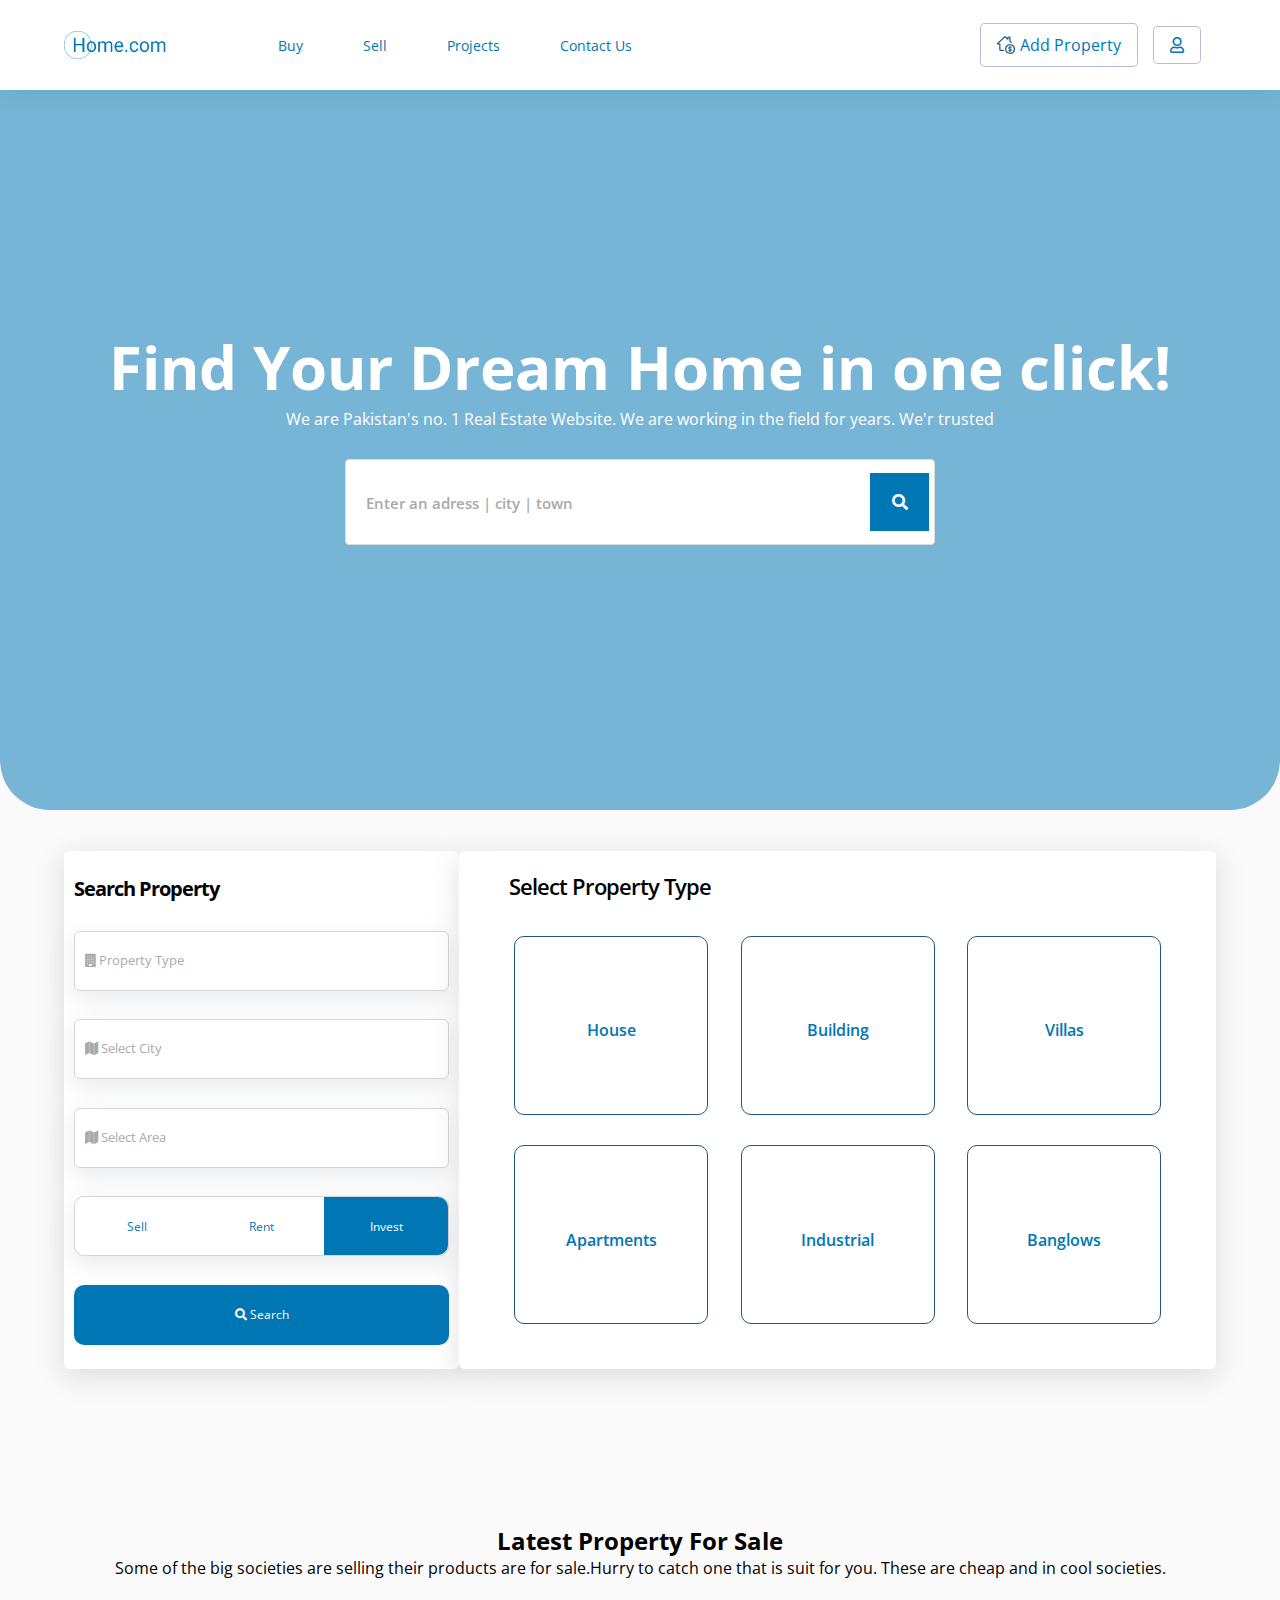
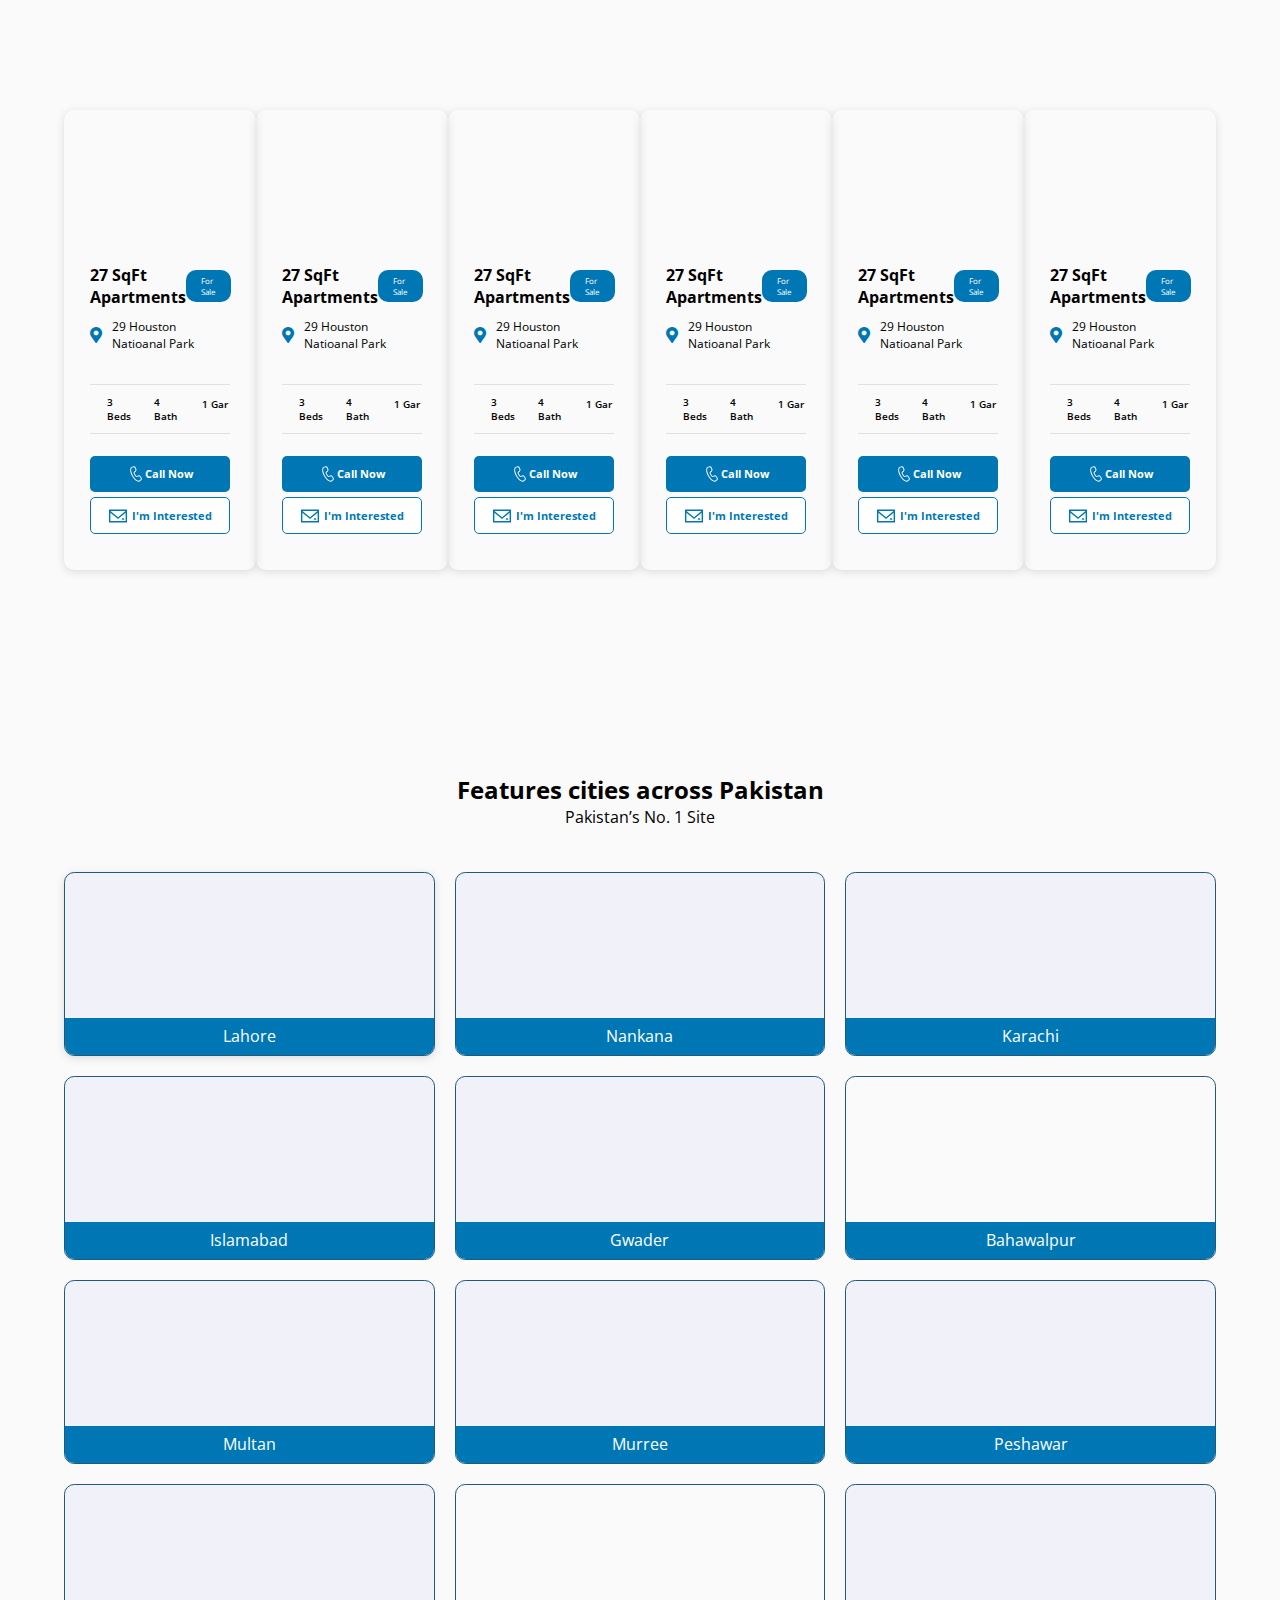
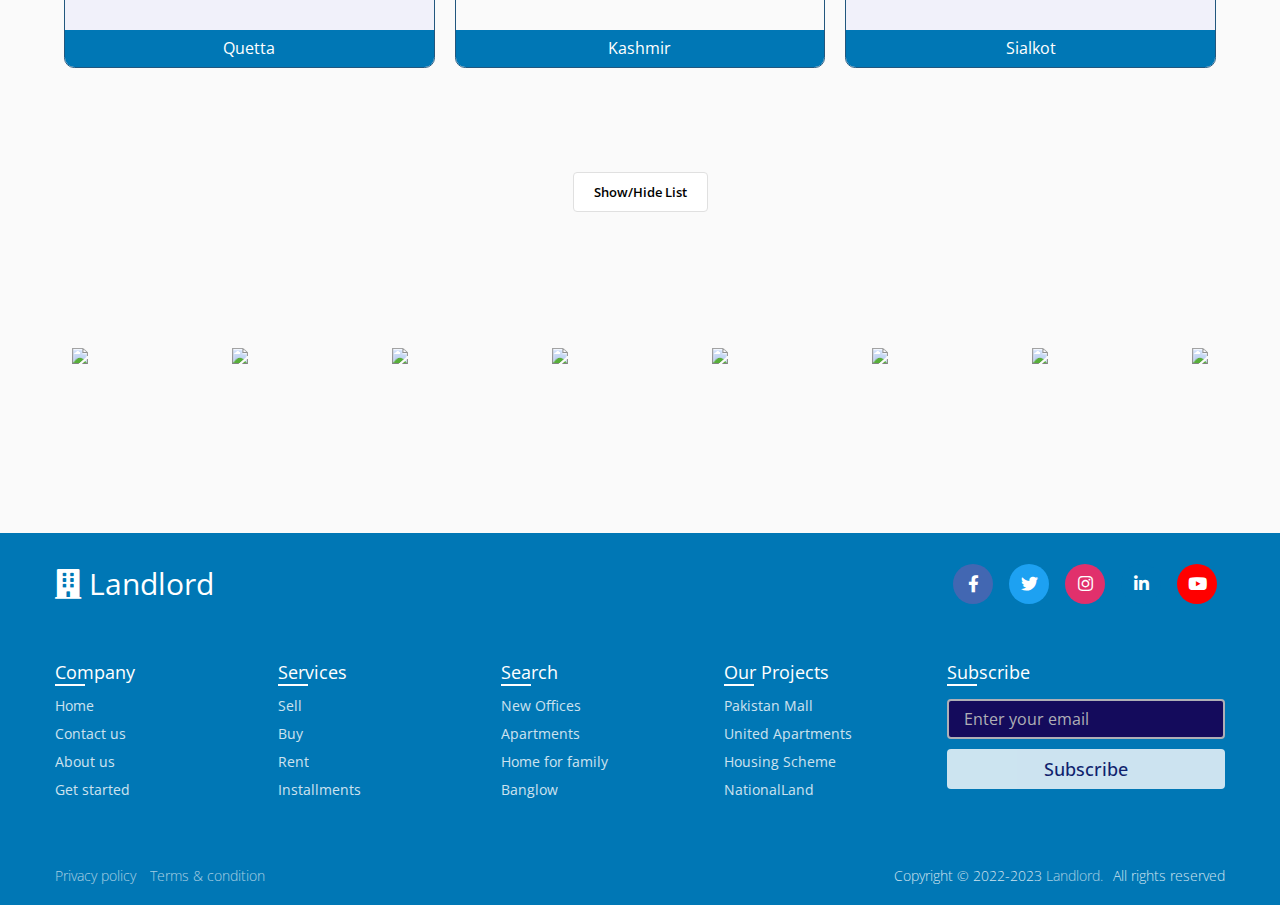
==== commit 10b9f623: "newCommitmentbykashif" ====
--- a/index.html
+++ b/index.html
@@ -27,91 +27,57 @@
 <div class="navbar">
     <div class="navbar-margin">
         <div class="navbar-left-section">
-            <img src="images/r.png" alt="">
+            <img src="images/new1.png" alt="">
+            <a href="#">Buy</a>
+            <a href="#">Sell</a>
+            <a href="#">Projects</a>
+            <a href="#">Contact Us</a>
             
         </div>
         <div class="navbar-right-section"> 
-            <a href="#"> 
-        <?xml version="1.0" encoding="iso-8859-1"?>
-        <!-- Generator: Adobe Illustrator 19.0.0, SVG Export Plug-In . SVG Version: 6.00 Build 0)  -->
-        <svg height="20px" width="20px" fill="#0077B5" version="1.1" id="Layer_1" xmlns="http://www.w3.org/2000/svg"
-            xmlns:xlink="http://www.w3.org/1999/xlink" x="0px" y="0px" viewBox="0 0 512 512"
-            style="enable-background:new 0 0 512 512;" xml:space="preserve">
-            <g>
-                <g>
-                    <path d="M462.593,149.9L262.054,1.992c-3.598-2.656-8.509-2.656-12.107,0L49.406,149.9c-3.545,2.614-5.011,7.21-3.635,11.395
-        			c1.377,4.186,5.284,7.013,9.689,7.013h18.448v333.494c0,5.632,4.566,10.199,10.199,10.199h343.785
-        			c5.633,0,10.199-4.567,10.199-10.199V168.307h18.448c4.405,0,8.312-2.827,9.689-7.013
-        			C467.604,157.111,466.139,152.515,462.593,149.9z M417.692,491.602H94.306V168.307h323.386V491.602z M86.596,147.817
-        			L255.999,22.873l169.405,124.944H86.596z" />
+            <a href="#">
+                 <svg xmlns="http://www.w3.org/2000/svg" width="18" height="18" viewBox="0 0 22.608 22.6">
+                <defs>
+                    <style>
+                        .a {
+                            fill: #22577e;
+                        }
+            
+                        .b,
+                        .c {
+                            stroke: none;
+                        }
+            
+                        .c {
+                            fill: #22577e;
+                        }
+                    </style>
+                </defs>
+                <g transform="translate(698.877 -308.449)">
+                    <g class="a" transform="translate(0 0)">
+                        <path class="b"
+                            d="M -692.7138671875 327.2392883300781 C -693.1038818359375 327.2392883300781 -693.4937133789062 327.2388305664062 -693.8837890625 327.2375793457031 C -695.1315307617188 327.2337341308594 -695.9702758789062 326.3916625976562 -695.9708862304688 325.1421508789062 C -695.9714965820312 323.7314758300781 -695.9713745117188 322.3207702636719 -695.9712524414062 320.9100646972656 L -695.9711303710938 319.1267700195312 L -695.9711303710938 318.9872131347656 L -695.9822387695312 318.9872436523438 L -696.0576782226562 318.9871826171875 L -696.0806274414062 318.9871826171875 C -696.2304077148438 318.9871826171875 -696.3802490234375 318.9875183105469 -696.5300903320312 318.9878540039062 C -696.6801147460938 318.9881591796875 -696.8301391601562 318.9884948730469 -696.9801635742188 318.9884948730469 C -697.2316284179688 318.9884948730469 -697.4373168945312 318.987548828125 -697.62744140625 318.9855041503906 C -698.0745849609375 318.9806213378906 -698.411376953125 318.7810974121094 -698.6015014648438 318.4084777832031 C -698.7865600585938 318.0461120605469 -698.7642211914062 317.6700439453125 -698.5368041992188 317.3210144042969 C -698.489990234375 317.2489318847656 -698.4269409179688 317.1765441894531 -698.34423828125 317.0998229980469 C -695.1358032226562 314.1214904785156 -692.209716796875 311.4070434570312 -689.3987426757812 308.8014526367188 C -689.3445434570312 308.7510986328125 -689.2862548828125 308.7119750976562 -689.2299194335938 308.6741333007812 C -689.2069702148438 308.6587524414062 -689.18408203125 308.6434020996094 -689.161865234375 308.6273498535156 L -689.12255859375 308.5990295410156 L -689.0740966796875 308.5990295410156 L -688.8162841796875 308.5990295410156 L -688.7643432617188 308.5990295410156 L -688.7235107421875 308.6311645507812 C -688.689208984375 308.6581420898438 -688.654296875 308.6844482421875 -688.6193237304688 308.7107849121094 C -688.5399780273438 308.7705383300781 -688.4580078125 308.8323669433594 -688.38134765625 308.903076171875 C -687.7805786132812 309.4572448730469 -687.1810302734375 310.0128784179688 -686.5814819335938 310.5685119628906 L -685.8831176757812 311.215576171875 C -685.883056640625 311.1095581054688 -685.8831787109375 311.0035095214844 -685.8833618164062 310.8974914550781 C -685.8837890625 310.6633911132812 -685.8842163085938 310.4213256835938 -685.8817138671875 310.1828002929688 C -685.87744140625 309.7597351074219 -685.642333984375 309.5220336914062 -685.2196655273438 309.5134887695312 C -685.1185913085938 309.511474609375 -685.0105590820312 309.5105590820312 -684.8794555664062 309.5105590820312 C -684.7921752929688 309.5105590820312 -684.7049560546875 309.5109558105469 -684.61767578125 309.5113525390625 C -684.5308837890625 309.5117797851562 -684.444091796875 309.5121765136719 -684.3572998046875 309.5121765136719 C -684.1868286132812 309.5121765136719 -684.0164184570312 309.511962890625 -683.845947265625 309.5117492675781 C -683.6753540039062 309.5115356445312 -683.5047607421875 309.5113220214844 -683.3341674804688 309.5113220214844 C -683.0948486328125 309.5113220214844 -682.8555297851562 309.5117492675781 -682.6162719726562 309.5131530761719 C -682.1609497070312 309.5157165527344 -681.9201049804688 309.7600402832031 -681.919677734375 310.2196960449219 C -681.9190063476562 311.3283996582031 -681.9191284179688 312.4371032714844 -681.919189453125 313.5457763671875 L -681.9192504882812 314.7098388671875 L -681.9192504882812 314.8917846679688 L -681.6586303710938 315.1353759765625 C -681.2977905273438 315.4726257324219 -680.9359130859375 315.8107604980469 -680.5745239257812 316.1493225097656 L -680.5470581054688 316.1748046875 C -680.4949951171875 316.2229614257812 -680.441162109375 316.2727355957031 -680.393310546875 316.3332824707031 C -680.2100830078125 316.5651245117188 -680.2243041992188 316.9029541015625 -680.4263305664062 317.1192016601562 C -680.5402221679688 317.2411804199219 -680.7001342773438 317.3111572265625 -680.8650512695312 317.3111572265625 C -680.9760131835938 317.3111572265625 -681.085693359375 317.2799682617188 -681.1822509765625 317.2209167480469 C -681.2483520507812 317.1804504394531 -681.3043823242188 317.1300048828125 -681.3561401367188 317.0817565917969 C -681.5167846679688 316.9322204589844 -681.677001953125 316.7820739746094 -681.8372192382812 316.6318969726562 C -682.16748046875 316.3224182128906 -682.5089721679688 316.0024108886719 -682.8489379882812 315.6929626464844 C -683.0457763671875 315.5138549804688 -683.1369018554688 315.3049926757812 -683.1356811523438 315.03564453125 C -683.1309204101562 313.9887390136719 -683.1314697265625 312.9241333007812 -683.1320190429688 311.8945922851562 C -683.1322631835938 311.5525817871094 -683.1324462890625 311.2105407714844 -683.1324462890625 310.8685302734375 L -683.1324462890625 310.7510375976562 L -684.6696166992188 310.7510375976562 L -684.6696166992188 310.8134155273438 C -684.6696166992188 310.9744567871094 -684.6699829101562 311.135498046875 -684.6703491210938 311.2965698242188 C -684.6712646484375 311.68701171875 -684.6721801757812 312.0907897949219 -684.6676025390625 312.4873352050781 C -684.6650390625 312.7073364257812 -684.7001342773438 313.0164489746094 -685.0328369140625 313.1604309082031 C -685.1139526367188 313.1954956054688 -685.1957397460938 313.2132568359375 -685.276123046875 313.2132568359375 C -685.4989013671875 313.2132568359375 -685.6677856445312 313.0796508789062 -685.775390625 312.9791259765625 C -686.551025390625 312.254638671875 -687.3427734375 311.5211486816406 -688.1084594726562 310.8118286132812 L -688.844970703125 310.1293640136719 C -688.8773193359375 310.0993957519531 -688.9100341796875 310.0697631835938 -688.9451293945312 310.0381469726562 L -692.9493408203125 313.7528076171875 L -697.2689208984375 317.7601318359375 C -696.9988403320312 317.7608337402344 -696.7286376953125 317.7611999511719 -696.45849609375 317.7615661621094 C -696.1361694335938 317.7620239257812 -695.8138427734375 317.762451171875 -695.491455078125 317.7634887695312 C -694.9776611328125 317.7651977539062 -694.7584228515625 317.9844970703125 -694.7582397460938 318.4967651367188 C -694.7579956054688 319.2438354492188 -694.7579345703125 319.9909362792969 -694.7579345703125 320.7380065917969 C -694.7578735351562 322.1893310546875 -694.7578125 323.640625 -694.7557983398438 325.0919189453125 C -694.755615234375 325.1990051269531 -694.7506103515625 325.3573608398438 -694.7100219726562 325.4944458007812 C -694.6143188476562 325.8176574707031 -694.3310546875 326.0115051269531 -693.9522094726562 326.0129089355469 C -693.5154418945312 326.0145568847656 -693.07861328125 326.014892578125 -692.641845703125 326.014892578125 L -692.1720581054688 326.0148010253906 L -691.7022094726562 326.0147094726562 C -691.44970703125 326.0147094726562 -691.1973876953125 326.0148315429688 -690.9448852539062 326.0152587890625 C -690.8510131835938 326.0154418945312 -690.7420043945312 326.0177307128906 -690.6345825195312 326.0426940917969 C -690.3594970703125 326.1065979003906 -690.173583984375 326.3396606445312 -690.1719970703125 326.6226806640625 C -690.1704711914062 326.9054260253906 -690.3536376953125 327.140625 -690.6278076171875 327.2079772949219 C -690.7322387695312 327.233642578125 -690.837890625 327.2370910644531 -690.9183349609375 327.2372131347656 L -691.06884765625 327.2374572753906 C -691.6171875 327.2383728027344 -692.1655883789062 327.2392883300781 -692.7138671875 327.2392883300781 Z" />
+                        <path class="c"
+                            d="M -689.0740966796875 308.7490234375 C -689.1486206054688 308.8027648925781 -689.2299194335938 308.8493957519531 -689.2967529296875 308.9114685058594 C -692.2796630859375 311.6764526367188 -695.2613525390625 314.4426879882812 -698.2422485351562 317.2098083496094 C -698.3047485351562 317.2677612304688 -698.364990234375 317.3318481445312 -698.4111328125 317.4028930664062 C -698.6067504882812 317.703125 -698.6306762695312 318.0215759277344 -698.4678955078125 318.3403015136719 C -698.2949829101562 318.67919921875 -697.9976806640625 318.8314514160156 -697.6258544921875 318.8355102539062 C -697.1107177734375 318.841064453125 -696.5956420898438 318.8371887207031 -696.0806274414062 318.8371887207031 C -696.0481567382812 318.8372192382812 -696.0155029296875 318.8372192382812 -695.9822387695312 318.8372192382812 C -695.9315185546875 318.8372192382812 -695.87890625 318.8371887207031 -695.8211059570312 318.8371887207031 L -695.8211059570312 319.1267700195312 C -695.8211059570312 321.1318664550781 -695.82177734375 323.1369934082031 -695.8208618164062 325.14208984375 C -695.8203125 326.3021545410156 -695.0427856445312 327.0840148925781 -693.88330078125 327.0875854492188 C -692.8950805664062 327.0907592773438 -691.9069213867188 327.0888366699219 -690.9185791015625 327.0872192382812 C -690.8334350585938 327.0870666503906 -690.745849609375 327.08251953125 -690.66357421875 327.0623168945312 C -690.4551391601562 327.0111083984375 -690.3208618164062 326.8323059082031 -690.322021484375 326.62353515625 C -690.3231811523438 326.4152221679688 -690.4591674804688 326.2374267578125 -690.6685180664062 326.1888122558594 C -690.7578125 326.1680603027344 -690.8527221679688 326.1654357910156 -690.9451293945312 326.1652526855469 C -691.5107421875 326.164306640625 -692.0762329101562 326.1649169921875 -692.641845703125 326.1648864746094 C -693.0787963867188 326.1648864746094 -693.5158081054688 326.16455078125 -693.9527587890625 326.1629028320312 C -694.3950805664062 326.1612548828125 -694.7388916015625 325.9253845214844 -694.8538818359375 325.5370178222656 C -694.8956909179688 325.395751953125 -694.905517578125 325.2408447265625 -694.9058227539062 325.0921325683594 C -694.9088134765625 322.8936767578125 -694.9074096679688 320.6952514648438 -694.9082641601562 318.4967956542969 C -694.9083862304688 318.069580078125 -695.0641479492188 317.9149169921875 -695.491943359375 317.9134826660156 C -696.136474609375 317.9114379882812 -696.7809448242188 317.9117126464844 -697.4254150390625 317.90966796875 C -697.4825439453125 317.909423828125 -697.5396728515625 317.9000854492188 -697.6314697265625 317.891845703125 C -694.7180786132812 315.1889953613281 -691.837646484375 312.5169677734375 -688.9465942382812 309.8348693847656 C -688.8682250976562 309.9058227539062 -688.8049926757812 309.9619140625 -688.7429809570312 310.0193481445312 C -687.718994140625 310.96875 -686.6934204101562 311.9163818359375 -685.6730346679688 312.8695068359375 C -685.5006103515625 313.0305480957031 -685.3181762695312 313.1203308105469 -685.0924072265625 313.0227661132812 C -684.8629150390625 312.9234619140625 -684.8148803710938 312.7215576171875 -684.8175659179688 312.4890747070312 C -684.8240356445312 311.9305419921875 -684.8196411132812 311.3719177246094 -684.8196411132812 310.8134155273438 C -684.8196411132812 310.7441101074219 -684.8196411132812 310.6747131347656 -684.8196411132812 310.6010437011719 L -682.982421875 310.6010437011719 C -682.982421875 310.6996765136719 -682.982421875 310.7840881347656 -682.982421875 310.8685302734375 C -682.982421875 312.2578125 -682.9793701171875 313.6470336914062 -682.9856567382812 315.0363159179688 C -682.9866943359375 315.2620849609375 -682.9147338867188 315.4302978515625 -682.7479858398438 315.58203125 C -682.2449340820312 316.0398864746094 -681.7517700195312 316.5085144042969 -681.2538452148438 316.9720458984375 C -681.2069702148438 317.0157470703125 -681.1583251953125 317.0596923828125 -681.1039428710938 317.0929565429688 C -680.9163818359375 317.2077941894531 -680.6831665039062 317.1744689941406 -680.5359497070312 317.0167846679688 C -680.384521484375 316.8547058105469 -680.3713989257812 316.6029052734375 -680.5109252929688 316.4263305664062 C -680.5594482421875 316.364990234375 -680.61962890625 316.3125305175781 -680.6770629882812 316.2587890625 C -681.1414184570312 315.8237915039062 -681.6065063476562 315.3894653320312 -682.0692749023438 314.9569091796875 L -682.0692749023438 314.7098388671875 C -682.0692749023438 313.2131652832031 -682.0687866210938 311.7164916992188 -682.0697021484375 310.2198181152344 C -682.0700073242188 309.8407592773438 -682.24072265625 309.665283203125 -682.6171264648438 309.6631469726562 C -683.197265625 309.6597595214844 -683.7774047851562 309.6621704101562 -684.3572998046875 309.6621704101562 C -684.6436767578125 309.6622009277344 -684.9302368164062 309.6578063964844 -685.2166137695312 309.6634521484375 C -685.5596923828125 309.6703796386719 -685.728271484375 309.8414001464844 -685.7317504882812 310.1843566894531 C -685.7356567382812 310.5638122558594 -685.7322998046875 310.9433288574219 -685.7332763671875 311.3228454589844 C -685.7334594726562 311.3833312988281 -685.7395629882812 311.4436950683594 -685.7448120117188 311.5371704101562 C -685.8243408203125 311.4683837890625 -685.8782958984375 311.4244384765625 -685.92919921875 311.3773498535156 C -686.7803344726562 310.5892028808594 -687.6304321289062 309.7998046875 -688.4830932617188 309.0133056640625 C -688.5869750976562 308.9174194335938 -688.704833984375 308.8367309570312 -688.8162841796875 308.7490234375 L -689.0740966796875 308.7490234375 M -689.1709594726562 308.4490356445312 L -688.71240234375 308.4490356445312 L -688.6307373046875 308.5132751464844 C -688.5972290039062 308.5396423339844 -688.5631103515625 308.5653076171875 -688.529052734375 308.5910034179688 C -688.44677734375 308.6529846191406 -688.3617553710938 308.7170715332031 -688.2796020507812 308.7928466796875 C -687.6791381835938 309.3467407226562 -687.079833984375 309.9021606445312 -686.4805297851562 310.4575500488281 L -686.033447265625 310.8717956542969 C -686.0338134765625 310.6453552246094 -686.0341186523438 310.411865234375 -686.03173828125 310.1812744140625 C -686.026611328125 309.6793518066406 -685.7241821289062 309.3736267089844 -685.22265625 309.363525390625 C -685.1211547851562 309.3615112304688 -685.0121459960938 309.3605651855469 -684.8795776367188 309.3605346679688 C -684.7055053710938 309.3605346679688 -684.5313720703125 309.3621826171875 -684.3572998046875 309.3621826171875 C -684.0162963867188 309.3621826171875 -683.67529296875 309.361328125 -683.3341674804688 309.361328125 C -683.0946044921875 309.361328125 -682.85498046875 309.3617553710938 -682.6153564453125 309.3631591796875 C -682.078369140625 309.3661804199219 -681.7701416015625 309.6783447265625 -681.7697143554688 310.2195739746094 C -681.76904296875 311.3283386230469 -681.7691040039062 312.4370727539062 -681.7692260742188 313.5457763671875 L -681.769287109375 314.82666015625 L -681.5562133789062 315.0257873535156 C -681.1953125 315.3630676269531 -680.8334350585938 315.7012634277344 -680.4719848632812 316.0398559570312 L -680.4452514648438 316.0646667480469 C -680.3915405273438 316.1142883300781 -680.3307495117188 316.1705322265625 -680.275634765625 316.240234375 C -680.0468139648438 316.52978515625 -680.0645141601562 316.9516296386719 -680.3167114257812 317.2215881347656 C -680.4588623046875 317.3738098144531 -680.6587524414062 317.461181640625 -680.8650512695312 317.461181640625 C -681.003662109375 317.461181640625 -681.1404418945312 317.4223327636719 -681.260498046875 317.348876953125 C -681.3385620117188 317.3011169433594 -681.4010620117188 317.2449340820312 -681.4584350585938 317.1914978027344 C -681.6190795898438 317.0419006347656 -681.7794799804688 316.8916320800781 -681.9398193359375 316.7413635253906 C -682.2696533203125 316.4322509765625 -682.6107177734375 316.1126098632812 -682.9498901367188 315.8038940429688 C -683.17724609375 315.5970458984375 -683.287109375 315.3454895019531 -683.28564453125 315.0349426269531 C -683.2809448242188 313.9884338378906 -683.281494140625 312.9240417480469 -683.2820434570312 311.8946838378906 C -683.2822265625 311.5634765625 -683.2824096679688 311.2322692871094 -683.2824096679688 310.9010314941406 L -684.5196533203125 310.9010314941406 C -684.519775390625 311.0329895019531 -684.5200805664062 311.1649475097656 -684.5203857421875 311.2969055175781 C -684.521240234375 311.6868591308594 -684.5221557617188 312.090087890625 -684.517578125 312.485595703125 C -684.5158081054688 312.6370239257812 -684.510498046875 313.0978393554688 -684.9732666015625 313.298095703125 C -685.0733032226562 313.3413391113281 -685.1751708984375 313.3632507324219 -685.276123046875 313.3632507324219 C -685.483154296875 313.3632507324219 -685.6799926757812 313.2734680175781 -685.8778076171875 313.0887756347656 C -686.6531982421875 312.3644714355469 -687.44482421875 311.631103515625 -688.2103881835938 310.921875 L -688.9442138671875 310.2418823242188 L -696.8875732421875 317.6109313964844 C -696.4222412109375 317.6116943359375 -695.95654296875 317.6119995117188 -695.4910278320312 317.6134948730469 C -694.8971557617188 317.615478515625 -694.6084594726562 317.9043884277344 -694.6082763671875 318.4967041015625 C -694.6079711914062 319.2449035644531 -694.6079711914062 319.9931335449219 -694.60791015625 320.7413635253906 C -694.6078491210938 322.1914978027344 -694.6077880859375 323.6416015625 -694.6058349609375 325.0917358398438 C -694.6056518554688 325.189453125 -694.601318359375 325.3333435058594 -694.5662231445312 325.4518737792969 C -694.4891967773438 325.7119140625 -694.2651977539062 325.8617248535156 -693.95166015625 325.8629150390625 C -693.5150756835938 325.8645629882812 -693.0784301757812 325.8648986816406 -692.641845703125 325.8648986816406 L -691.7022094726562 325.8647155761719 C -691.4496459960938 325.8647155761719 -691.1972045898438 325.8648376464844 -690.9446411132812 325.8652648925781 C -690.842529296875 325.8654479980469 -690.7234497070312 325.8680419921875 -690.6005859375 325.8966064453125 C -690.2619018554688 325.9752502441406 -690.0239868164062 326.2734985351562 -690.0220336914062 326.6218566894531 C -690.0200805664062 326.9698181152344 -690.2544555664062 327.2707214355469 -690.5919799804688 327.3536682128906 C -690.7119750976562 327.3831176757812 -690.8292846679688 327.3870544433594 -690.9180297851562 327.38720703125 L -691.0700073242188 327.3874816894531 C -692.0082397460938 327.3889770507812 -692.9461669921875 327.3905944824219 -693.88427734375 327.3875732421875 C -695.2005004882812 327.383544921875 -696.1202392578125 326.460205078125 -696.120849609375 325.1422424316406 C -696.1215209960938 323.7315063476562 -696.121337890625 322.3207702636719 -696.1212158203125 320.9100341796875 L -696.12109375 319.13720703125 C -696.4075317382812 319.1372985839844 -696.69384765625 319.1385192871094 -696.9801635742188 319.1384887695312 C -697.2322998046875 319.1384887695312 -697.4385375976562 319.1375427246094 -697.6290893554688 319.135498046875 C -698.1355590820312 319.1299743652344 -698.51806640625 318.9021301269531 -698.735107421875 318.4766540527344 C -698.946044921875 318.063720703125 -698.9208984375 317.6357727050781 -698.6624755859375 317.2391357421875 C -698.6089477539062 317.1567077636719 -698.5381469726562 317.0750427246094 -698.4462280273438 316.9898071289062 C -695.2452392578125 314.0184020996094 -692.319091796875 311.303955078125 -689.5006713867188 308.6914367675781 C -689.4379272460938 308.6331787109375 -689.371826171875 308.5887756347656 -689.3135375976562 308.5496215820312 C -689.2919921875 308.53515625 -689.2705078125 308.5207824707031 -689.2495727539062 308.5056762695312 L -689.1709594726562 308.4490356445312 Z" />
+                    </g>
+                    <g class="a" transform="translate(-165.691 -165.632)">
+                        <path class="b"
+                            d="M -516.849365234375 496.5306091308594 C -518.2696533203125 496.5306091308594 -519.6561279296875 496.0250854492188 -520.75341796875 495.1072082519531 C -521.8580322265625 494.1831970214844 -522.6026000976562 492.8946228027344 -522.8500366210938 491.4788818359375 C -523.130859375 489.8715515136719 -522.7698974609375 488.2509460449219 -521.8335571289062 486.9156188964844 C -520.8970947265625 485.5801696777344 -519.4979858398438 484.6907653808594 -517.8938598632812 484.4111938476562 C -517.5423583984375 484.3499450683594 -517.1849365234375 484.3188781738281 -516.8314819335938 484.3188781738281 C -515.3699951171875 484.3188781738281 -513.953125 484.8470764160156 -512.8418579101562 485.8061828613281 C -511.7176208496094 486.7764587402344 -510.9856872558594 488.1243591308594 -510.7808227539062 489.6015319824219 C -510.7711791992188 489.671142578125 -510.7585754394531 489.7429809570312 -510.7464294433594 489.8124389648438 C -510.7406005859375 489.8457946777344 -510.7347717285156 489.8791198730469 -510.7291564941406 489.9124755859375 L -510.7271118164062 489.9247741699219 L -510.7271118164062 489.937255859375 L -510.7271118164062 490.9257202148438 L -510.7271118164062 490.939697265625 L -510.7296752929688 490.9533996582031 C -510.7466430664062 491.0436401367188 -510.7624816894531 491.1341552734375 -510.7783203125 491.2246398925781 C -510.8124389648438 491.4197387695312 -510.8477478027344 491.6214599609375 -510.8943176269531 491.8193359375 C -511.4913635253906 494.3586120605469 -513.6400756835938 496.2396850585938 -516.2410278320312 496.5001525878906 C -516.4428100585938 496.5203552246094 -516.6474609375 496.5306091308594 -516.849365234375 496.5306091308594 Z M -516.8402709960938 485.5350952148438 C -516.9169921875 485.5350952148438 -516.9949951171875 485.5368347167969 -517.0720825195312 485.540283203125 C -519.7489013671875 485.6599731445312 -521.8367919921875 487.9568176269531 -521.7263793945312 490.6603393554688 C -521.6234130859375 493.1870422363281 -519.4017944335938 495.3217468261719 -516.8751831054688 495.3218383789062 C -516.8260498046875 495.3218383789062 -516.7769775390625 495.321044921875 -516.7276000976562 495.3194580078125 C -513.993408203125 495.2312622070312 -511.8922119140625 493.0322265625 -511.9440002441406 490.3131103515625 C -512.0389404296875 487.6349182128906 -514.189697265625 485.5350952148438 -516.8402709960938 485.5350952148438 Z" />
+                        <path class="c"
+                            d="M -516.849365234375 496.380615234375 C -516.6531372070312 496.380615234375 -516.4550170898438 496.3708190917969 -516.2559814453125 496.3508911132812 C -513.7093505859375 496.0958862304688 -511.6255187988281 494.2738037109375 -511.0403137207031 491.7849731445312 C -510.9736022949219 491.50146484375 -510.9309387207031 491.2122802734375 -510.8771057128906 490.9257202148438 L -510.8771057128906 489.937255859375 C -510.8946838378906 489.832275390625 -510.9147644042969 489.7275390625 -510.9294128417969 489.6221313476562 C -511.3943176269531 486.2695007324219 -514.5349731445312 483.978271484375 -517.8681030273438 484.5589599609375 C -521.10302734375 485.1227416992188 -523.2687377929688 488.211181640625 -522.7022705078125 491.4530639648438 C -522.201171875 494.3205871582031 -519.7008056640625 496.380615234375 -516.849365234375 496.380615234375 M -516.8402709960938 485.3851013183594 C -514.09228515625 485.3851013183594 -511.8927612304688 487.5248107910156 -511.7940368652344 490.3102416992188 C -511.7413635253906 493.0753784179688 -513.9102172851562 495.378662109375 -516.7227783203125 495.4693603515625 C -519.4000244140625 495.5557861328125 -521.7666625976562 493.3549194335938 -521.8762817382812 490.6664428710938 C -521.990966796875 487.8580932617188 -519.8432006835938 485.5140380859375 -517.0787963867188 485.3904418945312 C -516.9987182617188 485.3868713378906 -516.9194946289062 485.3851013183594 -516.8402709960938 485.3851013183594 M -516.849365234375 496.6806030273438 C -518.3047485351562 496.6806030273438 -519.7254638671875 496.1626892089844 -520.8496704101562 495.2222595214844 C -521.9814453125 494.2755432128906 -522.7443237304688 492.9552917480469 -522.997802734375 491.5046997070312 C -523.2855224609375 489.8579406738281 -522.9156494140625 488.1976013183594 -521.9563598632812 486.8294982910156 C -520.9968872070312 485.461181640625 -519.5632934570312 484.5498657226562 -517.9196166992188 484.263427734375 C -517.5596313476562 484.20068359375 -517.1935424804688 484.1688842773438 -516.8314819335938 484.1688842773438 C -515.3340454101562 484.1688842773438 -513.88232421875 484.7100219726562 -512.7438354492188 485.692626953125 C -511.5920104980469 486.6867370605469 -510.8421020507812 488.067626953125 -510.6322631835938 489.5809326171875 C -510.6229553222656 489.6478881835938 -510.6111450195312 489.7152404785156 -510.5986633300781 489.7865600585938 C -510.5927734375 489.8202819824219 -510.5868835449219 489.8539733886719 -510.5812377929688 489.8876953125 L -510.5771179199219 489.9122924804688 L -510.5771179199219 490.9536437988281 L -510.582275390625 490.9811096191406 C -510.5990905761719 491.0707397460938 -510.6148071289062 491.1606140136719 -510.6305541992188 491.25048828125 C -510.6650695800781 491.4476928710938 -510.7007446289062 491.651611328125 -510.748291015625 491.8536987304688 C -511.3600158691406 494.4552917480469 -513.5613403320312 496.382568359375 -516.22607421875 496.6494140625 C -516.432861328125 496.6701049804688 -516.642578125 496.6806030273438 -516.849365234375 496.6806030273438 Z M -516.8402709960938 485.6850891113281 C -516.9146728515625 485.6850891113281 -516.9904174804688 485.6867980957031 -517.0653686523438 485.6901550292969 C -519.659912109375 485.8061218261719 -521.68359375 488.0329895019531 -521.5765380859375 490.6542053222656 C -521.4766845703125 493.1029357910156 -519.32373046875 495.1717224121094 -516.8751831054688 495.1718139648438 C -516.8276977539062 495.1718139648438 -516.7802124023438 495.1710510253906 -516.732421875 495.1695251464844 C -514.0812377929688 495.0840148925781 -512.0437622070312 492.9520874023438 -512.093994140625 490.3159484863281 C -512.1859741210938 487.7213745117188 -514.2708740234375 485.6850891113281 -516.8402709960938 485.6850891113281 Z" />
+                    </g>
+                    <g class="a" transform="translate(-233.483 -203.22)">
+                        <path class="b"
+                            d="M -449.0462951660156 531.8297119140625 C -449.3745422363281 531.8297729492188 -449.6328430175781 531.5668334960938 -449.6470642089844 531.2180786132812 C -449.6511535644531 531.1188354492188 -449.6502075195312 531.0194091796875 -449.6492004394531 530.9141235351562 C -449.649169921875 530.9120483398438 -449.649169921875 530.9099731445312 -449.6491394042969 530.9078979492188 C -449.6964416503906 530.9080810546875 -449.7432556152344 530.9083862304688 -449.7897033691406 530.90869140625 C -449.8825378417969 530.9092407226562 -449.9738464355469 530.9097900390625 -450.0642700195312 530.9097900390625 C -450.2021789550781 530.9097900390625 -450.3155212402344 530.908447265625 -450.4209899902344 530.9056396484375 C -450.7685546875 530.8963012695312 -451.0155029296875 530.654052734375 -451.0215759277344 530.3165283203125 C -451.0245361328125 530.148193359375 -450.9662780761719 529.993896484375 -450.8575134277344 529.8820190429688 C -450.7436828613281 529.7650146484375 -450.5796203613281 529.699462890625 -450.3955688476562 529.6976318359375 C -450.2589111328125 529.6961669921875 -450.1221618652344 529.6957397460938 -449.9854431152344 529.6957397460938 C -449.8753967285156 529.6957397460938 -449.7653198242188 529.696044921875 -449.6552429199219 529.6962890625 C -449.5454406738281 529.6965942382812 -449.4356384277344 529.6968994140625 -449.3258361816406 529.6968994140625 C -449.1317138671875 529.6968994140625 -448.9737243652344 529.6959228515625 -448.8285827636719 529.6939697265625 C -448.648681640625 529.6914672851562 -448.4872741699219 529.6134643554688 -448.3856506347656 529.4797973632812 C -448.2877502441406 529.3510131835938 -448.2561340332031 529.1837158203125 -448.2989501953125 529.0208129882812 C -448.3606567382812 528.7858276367188 -448.5659484863281 528.6290283203125 -448.8219299316406 528.6213989257812 C -448.8575744628906 528.620361328125 -448.8934020996094 528.6200561523438 -448.9292297363281 528.6200561523438 C -448.9672546386719 528.6200561523438 -449.0053405761719 528.6204223632812 -449.0433959960938 528.6207885742188 C -449.0824584960938 528.6212158203125 -449.1215209960938 528.62158203125 -449.1605224609375 528.62158203125 C -449.2613220214844 528.62158203125 -449.3808288574219 528.6193237304688 -449.502685546875 528.6023559570312 C -450.3304748535156 528.4874267578125 -450.9676513671875 527.8207397460938 -451.0177307128906 527.0171508789062 C -451.07275390625 526.135009765625 -450.5620727539062 525.410400390625 -449.7167053222656 525.1710815429688 C -449.6950988769531 525.1650390625 -449.6734924316406 525.1591186523438 -449.6490478515625 525.1525268554688 C -449.6491394042969 525.1425170898438 -449.6492309570312 525.1325073242188 -449.6493530273438 525.12255859375 C -449.650390625 525.0189819335938 -449.6514587402344 524.911865234375 -449.6472473144531 524.8060913085938 C -449.63330078125 524.4527587890625 -449.3802490234375 524.1962890625 -449.0455322265625 524.1962890625 L -449.0373229980469 524.1963500976562 C -448.7023010253906 524.2005615234375 -448.4501037597656 524.461669921875 -448.4377136230469 524.8171997070312 C -448.4343872070312 524.911376953125 -448.4351501464844 525.006103515625 -448.4359741210938 525.1063232421875 C -448.4359741210938 525.10693359375 -448.4360046386719 525.1075439453125 -448.4360046386719 525.108154296875 C -448.4117736816406 525.1080932617188 -448.3876342773438 525.1079711914062 -448.3636169433594 525.10791015625 C -448.2915649414062 525.1077270507812 -448.2203063964844 525.1074829101562 -448.1495666503906 525.1074829101562 C -448.0417785644531 525.1074829101562 -447.9351196289062 525.1079711914062 -447.8284606933594 525.1097412109375 C -447.7207336425781 525.1114501953125 -447.6062316894531 525.1156005859375 -447.4953308105469 525.1451416015625 C -447.2391357421875 525.2135009765625 -447.0613098144531 525.451171875 -447.0628967285156 525.7232055664062 C -447.0645141601562 525.9929809570312 -447.2441101074219 526.228759765625 -447.4996337890625 526.2966918945312 C -447.6099243164062 526.3259887695312 -447.7248840332031 526.3304443359375 -447.812744140625 526.3311157226562 C -447.9281616210938 526.3318481445312 -448.0435485839844 526.3320922851562 -448.1588439941406 526.3320922851562 L -448.4015197753906 526.3318481445312 L -448.6437072753906 526.3316040039062 C -448.8350524902344 526.3316040039062 -449.0618286132812 526.3321533203125 -449.2929382324219 526.3360595703125 C -449.53955078125 526.3402099609375 -449.7380676269531 526.5022583007812 -449.7986755371094 526.7489013671875 C -449.8536682128906 526.9729614257812 -449.7515869140625 527.2107543945312 -449.5559387207031 527.3141479492188 C -449.4486694335938 527.370849609375 -449.3065490722656 527.3916625976562 -449.1816711425781 527.4044799804688 C -449.0912475585938 527.413818359375 -448.9985961914062 527.4144287109375 -448.9004821777344 527.4150390625 C -448.7575988769531 527.416015625 -448.60986328125 527.4169921875 -448.4626159667969 527.4463500976562 C -447.6563110351562 527.6072998046875 -447.0806579589844 528.2911376953125 -447.0626525878906 529.109375 C -447.0445861816406 529.9363403320312 -447.5760192871094 530.637939453125 -448.3850708007812 530.8551635742188 C -448.4019165039062 530.8597412109375 -448.418701171875 530.8645629882812 -448.4363098144531 530.8698120117188 C -448.4362487792969 530.8777465820312 -448.4361877441406 530.8856811523438 -448.4361267089844 530.8935546875 C -448.4352111816406 530.9957885742188 -448.4342651367188 531.1014404296875 -448.4379272460938 531.2073364257812 C -448.4502563476562 531.5630493164062 -448.7022705078125 531.8247680664062 -449.0371704101562 531.8296508789062 L -449.0462951660156 531.8297119140625 Z" />
+                        <path class="c"
+                            d="M -449.0455322265625 524.3462524414062 C -449.296630859375 524.3462524414062 -449.486572265625 524.538330078125 -449.4973754882812 524.81201171875 C -449.5032958984375 524.9610595703125 -449.4983825683594 525.1105346679688 -449.4983825683594 525.2673950195312 C -449.5796508789062 525.289306640625 -449.6278991699219 525.3019409179688 -449.6758422851562 525.3154296875 C -450.4548950195312 525.5359497070312 -450.9187622070312 526.1945190429688 -450.8680114746094 527.0078125 C -450.8227233886719 527.7344970703125 -450.2431945800781 528.3480834960938 -449.4820251464844 528.4537963867188 C -449.3004455566406 528.47900390625 -449.1143493652344 528.469970703125 -448.9292297363281 528.4700317382812 C -448.8919372558594 528.4700317382812 -448.8546447753906 528.4703979492188 -448.8174743652344 528.4714965820312 C -448.4934387207031 528.4811401367188 -448.2324523925781 528.6834716796875 -448.1538696289062 528.982666015625 C -448.0381164550781 529.4232177734375 -448.3563842773438 529.8375244140625 -448.8265075683594 529.8439331054688 C -449.2127075195312 529.8492431640625 -449.5990295410156 529.845703125 -449.9854431152344 529.8457641601562 C -450.1216430664062 529.8457641601562 -450.2578735351562 529.84619140625 -450.39404296875 529.8475952148438 C -450.6858825683594 529.8505859375 -450.8763732910156 530.0440063476562 -450.87158203125 530.3138427734375 C -450.8670349121094 530.5679931640625 -450.6895446777344 530.7483520507812 -450.4169311523438 530.7556762695312 C -450.1189575195312 530.7637329101562 -449.8207092285156 530.7574462890625 -449.4982299804688 530.7575073242188 C -449.4982299804688 530.9290771484375 -449.5029907226562 531.0708618164062 -449.4971923828125 531.2119750976562 C -449.4860534667969 531.484619140625 -449.2945251464844 531.6797485351562 -449.0462951660156 531.6797485351562 C -449.0440063476562 531.6797485351562 -449.0416564941406 531.6796875 -449.0393676757812 531.6796875 C -448.7861633300781 531.6759643554688 -448.5974426269531 531.479248046875 -448.5878295898438 531.2021484375 C -448.5827026367188 531.0535278320312 -448.5869140625 530.9046020507812 -448.5869140625 530.7587890625 C -448.5198059082031 530.7386474609375 -448.4721984863281 530.7232666015625 -448.4239807128906 530.7103271484375 C -447.6824340820312 530.5111694335938 -447.1960754394531 529.869873046875 -447.2126159667969 529.1126708984375 C -447.2287902832031 528.37744140625 -447.7527160644531 527.7410278320312 -448.491943359375 527.5934448242188 C -448.7203979492188 527.5479125976562 -448.962890625 527.5777587890625 -449.197021484375 527.5537109375 C -449.3429565429688 527.5386962890625 -449.4991455078125 527.5138549804688 -449.6260375976562 527.44677734375 C -449.8909912109375 527.3067016601562 -450.0128784179688 526.9923706054688 -449.9443359375 526.7130737304688 C -449.8692321777344 526.4075317382812 -449.6154174804688 526.1914672851562 -449.2954711914062 526.1860961914062 C -448.9166564941406 526.1797485351562 -448.5378112792969 526.1820678710938 -448.1588439941406 526.1820678710938 C -448.0438537597656 526.1820678710938 -447.9288330078125 526.1818237304688 -447.8138427734375 526.1810913085938 C -447.7216491699219 526.180419921875 -447.6264953613281 526.1751708984375 -447.5381774902344 526.1517333984375 C -447.3420715332031 526.099609375 -447.2140808105469 525.9222412109375 -447.212890625 525.7223510742188 C -447.2117309570312 525.5234985351562 -447.3389587402344 525.3421020507812 -447.5339660644531 525.2901000976562 C -447.6289978027344 525.2647705078125 -447.7315673828125 525.2612915039062 -447.8309020996094 525.2597045898438 C -448.0780029296875 525.2556762695312 -448.3251953125 525.2583618164062 -448.5867919921875 525.2583618164062 C -448.5867919921875 525.0923461914062 -448.5828552246094 524.957275390625 -448.5876159667969 524.8224487304688 C -448.5972290039062 524.5470581054688 -448.7868347167969 524.3494873046875 -449.0392456054688 524.3463134765625 C -449.0413513183594 524.3463134765625 -449.04345703125 524.3462524414062 -449.0455322265625 524.3462524414062 M -449.0455322265625 524.0462646484375 L -449.0349731445312 524.0463256835938 C -448.6242980957031 524.051513671875 -448.3028564453125 524.3806762695312 -448.2877807617188 524.81201171875 C -448.2860717773438 524.8605346679688 -448.2854309082031 524.9088134765625 -448.2852783203125 524.9577026367188 C -448.1299743652344 524.9572143554688 -447.9779357910156 524.957275390625 -447.8260192871094 524.959716796875 C -447.7090148925781 524.9616088867188 -447.5840148925781 524.96630859375 -447.4566955566406 525.000244140625 C -447.134521484375 525.0861206054688 -446.9109191894531 525.3837890625 -446.9129028320312 525.72412109375 C -446.9149169921875 526.0613403320312 -447.1403503417969 526.3563842773438 -447.4611206054688 526.441650390625 C -447.5877380371094 526.4752807617188 -447.7149658203125 526.4804077148438 -447.8116760253906 526.4810791015625 C -447.9275207519531 526.4818725585938 -448.043212890625 526.4820556640625 -448.1588439941406 526.4820556640625 L -448.6437072753906 526.4816284179688 C -448.8345642089844 526.4816284179688 -449.0606384277344 526.482177734375 -449.2904052734375 526.486083984375 C -449.4668273925781 526.489013671875 -449.609130859375 526.6062622070312 -449.6530151367188 526.78466796875 C -449.6911926269531 526.9403076171875 -449.6193237304688 527.1109619140625 -449.4858093261719 527.1815795898438 C -449.4007873535156 527.2265014648438 -449.2703857421875 527.2445678710938 -449.1662902832031 527.2553100585938 C -449.0830688476562 527.2638549804688 -448.993896484375 527.264404296875 -448.8994750976562 527.2650756835938 C -448.7495727539062 527.2660522460938 -448.5945739746094 527.26708984375 -448.4333190917969 527.2992553710938 C -447.5575256347656 527.4740600585938 -446.9322509765625 528.217041015625 -446.9126892089844 529.1060791015625 C -446.8935546875 529.9825439453125 -447.442626953125 530.72900390625 -448.2854309082031 530.9827270507812 C -448.2850341796875 531.0579833984375 -448.2853393554688 531.134765625 -448.2880249023438 531.2124633789062 C -448.30322265625 531.65087890625 -448.6173400878906 531.9735107421875 -449.0349426269531 531.9796752929688 L -449.0462951660156 531.979736328125 C -449.4566650390625 531.979736328125 -449.7793579101562 531.6549072265625 -449.7969360351562 531.2242431640625 C -449.7992248535156 531.1689453125 -449.7999877929688 531.1141967773438 -449.800048828125 531.0587158203125 C -449.8893127441406 531.0592651367188 -449.9772033691406 531.059814453125 -450.0642700195312 531.059814453125 C -450.20361328125 531.059814453125 -450.3182678222656 531.0584716796875 -450.425048828125 531.0555419921875 C -450.8569946289062 531.0439453125 -451.1639709472656 530.7411499023438 -451.1715393066406 530.3192138671875 C -451.1752319335938 530.110595703125 -451.1019287109375 529.918212890625 -450.9650573730469 529.7774658203125 C -450.8231506347656 529.6315307617188 -450.6214599609375 529.5499267578125 -450.3971252441406 529.547607421875 C -450.1498413085938 529.5451049804688 -449.9022521972656 529.5455932617188 -449.6548461914062 529.5463256835938 C -449.545166015625 529.546630859375 -449.4354858398438 529.546875 -449.3258361816406 529.546875 C -449.1328430175781 529.546875 -448.9754943847656 529.5459594726562 -448.8306274414062 529.5439453125 C -448.6952514648438 529.5421142578125 -448.5796203613281 529.4871215820312 -448.5050659179688 529.3890380859375 C -448.4342346191406 529.2958984375 -448.4125671386719 529.1786499023438 -448.4440307617188 529.0588989257812 C -448.4891052246094 528.88720703125 -448.6356201171875 528.7770385742188 -448.826416015625 528.7713623046875 C -448.8976440429688 528.769287109375 -448.9699401855469 528.7701416015625 -449.0418701171875 528.7708129882812 C -449.0814514160156 528.771240234375 -449.1210021972656 528.7716064453125 -449.1605224609375 528.7716064453125 C -449.2664489746094 528.7716064453125 -449.3923950195312 528.7691650390625 -449.5233459472656 528.7509155273438 C -450.4214782714844 528.626220703125 -451.1129455566406 527.9009399414062 -451.1674194335938 527.0264892578125 C -451.2261352539062 526.0858764648438 -450.6907348632812 525.310546875 -449.8000793457031 525.0392456054688 C -449.8005981445312 524.9606323242188 -449.8003234863281 524.8804931640625 -449.797119140625 524.8001098632812 C -449.7801818847656 524.370361328125 -449.4570617675781 524.0462646484375 -449.0455322265625 524.0462646484375 Z" />
+                    </g>
                 </g>
-            </g>
-            <g>
-                <g>
-                    <path d="M255.999,192.61c-75.707,0-137.299,61.592-137.299,137.299s61.592,137.3,137.299,137.3s137.299-61.592,137.299-137.299
-        			S331.706,192.61,255.999,192.61z M255.999,446.81c-64.459,0-116.9-52.441-116.9-116.9s52.441-116.901,116.9-116.901
-        			s116.9,52.441,116.9,116.9S320.458,446.81,255.999,446.81z" />
-                </g>
-            </g>
-            <g>
-                <g>
-                    <path d="M263.585,318.537v-37.971c13.094,0.935,17.957,6.921,22.445,6.921c5.612,0,8.23-7.109,8.23-10.662
-        			c0-9.165-17.957-13.094-30.676-13.467v-5.051c0-2.244-2.806-4.302-5.612-4.302c-3.18,0-5.424,2.058-5.424,4.302v5.424
-        			c-17.77,1.871-35.539,11.223-35.539,34.792c0,23.943,18.704,30.675,35.539,36.661v43.957c-19.077-1.497-24.127-14.591-30.3-14.591
-        			c-4.676,0-8.605,6.173-8.605,10.661c0,9.165,15.712,21.698,38.906,22.072v5.799c0,2.245,2.245,4.302,5.424,4.302
-        			c2.806,0,5.612-2.057,5.612-4.302v-6.359c20.202-2.806,34.043-15.525,34.043-38.532
-        			C297.628,332.753,279.859,324.522,263.585,318.537z M253.674,314.983c-9.914-3.741-17.957-7.67-17.957-18.331
-        			c0-9.727,7.482-14.403,17.957-15.712V314.983z M262.465,378.766v-39.468c9.165,3.929,16.461,9.165,16.461,20.95
-        			C278.925,370.909,272.565,376.895,262.465,378.766z" />
-                </g>
-            </g>
-            <g>
-                <g>
-                    <path d="M362.382,117.583h-80.627c-5.633,0-10.199,4.567-10.199,10.199s4.566,10.199,10.199,10.199h80.627
-        			c5.633,0,10.199-4.567,10.199-10.199S368.015,117.583,362.382,117.583z" />
-                </g>
-            </g>
-            <g>
-                <g>
-                    <path d="M248.161,117.583h-4.479c-5.633,0-10.199,4.567-10.199,10.199s4.566,10.199,10.199,10.199h4.479
-        			c5.633,0,10.199-4.567,10.199-10.199S253.794,117.583,248.161,117.583z" />
-                </g>
-            </g>
-            <g>
-            </g>
-            <g>
-            </g>
-            <g>
-            </g>
-            <g>
-            </g>
-            <g>
-            </g>
-            <g>
-            </g>
-            <g>
-            </g>
-            <g>
-            </g>
-            <g>
-            </g>
-            <g>
-            </g>
-            <g>
-            </g>
-            <g>
-            </g>
-            <g>
-            </g>
-            <g>
-            </g>
-            <g>
-            </g>
-        </svg>
-
-
-
-     Add Property</a>
+            </svg>
+
+<span style="margin-left: 5px;">Add Property</span>
+
+    </a>
             <a class="add" href="#popup"><i class="far fa-user" aria-hidden="true"></i></a>
         </div>
     </div>
@@ -233,7 +199,7 @@
         <div class="wrapper">
             <div class="carousel">
                 <div class="card1">
-                  <div id="bg-image"   class="picture lazy"> 
+                  <div id="bg-image1"   class="picture lazy"> 
                   </div>
                   <div class="property-info">
                     <div class="price">
@@ -345,7 +311,7 @@
                   </div>
                 </div>
                 <div class="card1">
-                    <div id="bg-image" class="picture1 lazy">
+                    <div id="bg-image1" class="picture1 lazy">
                     </div>
                     <div class="property-info">
                         <div class="price">
@@ -458,7 +424,7 @@
                     </div>
                 </div>
                 <div class="card1">
-                    <div id="bg-image" class="picture2 lazy">
+                    <div id="bg-image1" class="picture2 lazy">
                     </div>
                     <div class="property-info">
                         <div class="price">
@@ -571,7 +537,7 @@
                     </div>
                 </div>
                 <div class="card1">
-                    <div id="bg-image" class="picture3 lazy">
+                    <div id="bg-image1" class="picture3 lazy">
                     </div>
                     <div class="property-info">
                         <div class="price">
@@ -684,7 +650,7 @@
                     </div>
                 </div>
                 <div class="card1">
-                    <div id="bg-image" class="picture4 lazy">
+                    <div id="bg-image1" class="picture4 lazy">
                     </div>
                     <div class="property-info">
                         <div class="price">
@@ -797,7 +763,7 @@
                     </div>
                 </div>
                 <div class="card1">
-                    <div id="bg-image" class="picture5 lazy">
+                    <div id="bg-image1" class="picture5 lazy">
                     </div>
                     <div class="property-info">
                         <div class="price">
@@ -975,6 +941,19 @@
 
 </div> 
 <!-- End Featured Cities -->
+
+<div class="city">
+    <button class="explore" >
+        Explore more
+    </button>
+</div>
+
+<div class="arrayOfcity">
+    <div class="arrayOfcity-margin"> 
+    </div>
+</div>
+
+
 
 
 
--- a/style.css
+++ b/style.css
@@ -2,7 +2,7 @@
 @import url("https://fonts.googleapis.com/css2?family=Averia+Serif+Libre&display=swap");
 
 :root {
-  --primary-color: #0077B5;
+  --primary-color: #0077b5;
   --border: rgba(33, 45, 151, 0.32);
   --paragraph-font: "open sans", calibri;
 }
@@ -50,9 +50,59 @@
 }
 
 .navbar-left-section img {
-  width: 8%;
-}
-
+  width: 18%;
+  margin-right: 50px;
+}
+
+.navbar-left-section a {
+  color: #0077b5;
+  text-decoration: none;
+  margin-left: 60px;
+  font-size: 14px;
+}
+.navbar-left-section a:hover {
+  color: #05476b;
+}
+
+.city {
+  height: 7vh;
+  width: 100vw;
+  display: flex;
+  align-items: center;
+  justify-content: center;
+}
+.city button {
+  padding: 10px 20px;
+  border-radius: 4px;
+  border: 1px solid rgb(224, 224, 224);
+  background-color: white;
+  font-weight: 600;
+  cursor: pointer;
+}
+.arrayOfcity {
+  min-height: 80vh;
+  width: 100%;
+  align-items: center;
+  justify-content: center;
+  display: none;
+}
+.arrayOfcity-margin {
+  width: 90%;
+  height: 100%;
+  margin-top: 5vh;
+  display: grid;
+  grid-template-columns: repeat(auto-fit, minmax(150px, 1fr));
+  grid-auto-rows: 30px;
+  gap: 1rem;
+  margin-bottom: 5vh;
+}
+.okh {
+  display: flex;
+}
+.arrayOfcity-margin a {
+  text-decoration: none;
+  color: #0077b5;
+}
 .navbar-right-section {
   height: 100%;
   width: 50%;
@@ -68,18 +118,19 @@
   background-color: white;
   border: 1px solid var(--border);
   color: var(--primary-color);
+  display: flex;
+  align-items: center;
+  justify-content: space-between;
 }
 .navbar-right-section a:nth-child(1) {
   border: 1px solid var(--border);
   color: white;
-  color: #0077B5;
+  color: #0077b5;
   text-decoration: none;
 }
-
 
 .navbar-right-section a:hover {
   border: 1px solid var(--border);
-  
 }
 
 .input-container {
@@ -118,7 +169,7 @@
   position: absolute;
 }
 .input-field:focus {
-  border: 1px solid #0077B5;
+  border: 1px solid #0077b5;
 }
 /*
 Navbar Style End Here
@@ -129,43 +180,39 @@
 /*
 Navbar Style End Here
 */
- 
-.pop-up-form
-{
-position: fixed;
-height: 500px;   
-width: 450px; 
-transition: 0.3s ease;
-background-color: #ffffff;
-z-index: 10;
-top: 50%;
-padding: 10px 20px;
-color: rgb(27, 27, 27);
-border-radius: 10px;
-left: 50%;
-transform: translate(-50%, -50%);
-  display: none;  
-}
-.pop-up-overlay
-{
+
+.pop-up-form {
+  position: fixed;
+  height: 500px;
+  width: 450px;
+  transition: 0.3s ease;
+  background-color: #ffffff;
+  z-index: 10;
+  top: 50%;
+  padding: 10px 20px;
+  color: rgb(27, 27, 27);
+  border-radius: 10px;
+  left: 50%;
+  transform: translate(-50%, -50%);
+  display: none;
+}
+.pop-up-overlay {
   height: 100%;
   width: 100%;
-   
-transition: 0.3s ease;
+
+  transition: 0.3s ease;
   z-index: 5;
   position: fixed;
-  background-color: #0077B5b2;
-  backdrop-filter: blur(6px); 
+  background-color: #0077b5b2;
+  backdrop-filter: blur(6px);
   top: 0%;
   background-size: cover;
   background-position: center;
   left: 0%;
-display: none; 
-}
-
-
-.popup-head
-{
+  display: none;
+}
+
+.popup-head {
   height: 10%;
   width: 100%;
   display: flex;
@@ -173,108 +220,91 @@
   justify-content: space-between;
   border-bottom: 1px solid rgb(228, 227, 227);
 }
-.popup-head h2
-{
-
+.popup-head h2 {
   font-weight: 400;
 }
-.popup-head i
-{
+.popup-head i {
   cursor: pointer;
   padding: 10px 10px;
 }
 
-.popup-body
-{
+.popup-body {
   height: 90%;
-  width: 100%; 
+  width: 100%;
   font-size: 16px;
   padding-top: 20px;
 }
-.popup-body h2
-{
+.popup-body h2 {
   font-size: 24px;
   font-weight: 700;
 }
-.popup-body input
-{
+.popup-body input {
   padding: 8px 16px;
   width: 100%;
   margin-top: 20px;
   height: 12%;
-  border-radius:4px;
+  border-radius: 4px;
   outline: none;
   border: 1px solid rgb(228, 227, 227);
 }
 
-
-.forget
-{
-    color: #0077B5;
-    margin-top: 10px;
-    width: 100%;
-    font-weight: 700;
-    display: grid;
+.forget {
+  color: #0077b5;
+  margin-top: 10px;
+  width: 100%;
+  font-weight: 700;
+  display: grid;
   text-decoration: none;
 }
 
-.popup-body button
-{
-  
+.popup-body button {
   padding: 8px 16px;
   width: 100%;
   margin-top: 20px;
   height: 12%;
-  background-color: #0077B5;
-  border-radius:4px;
+  background-color: #0077b5;
+  border-radius: 4px;
   color: white;
   cursor: pointer;
   font-weight: 700;
-  outline: none; 
+  outline: none;
   border: transparent;
 }
 
-.re 
-{
+.re {
   width: 100%;
   display: flex;
   align-items: center;
   justify-content: space-between;
 }
-.re a
-{
+.re a {
   padding: 20px 20px;
   width: 20px;
   display: flex;
-  border: 1px solid #0077B5;
+  border: 1px solid #0077b5;
   margin-right: 10px;
   align-items: center;
   justify-content: center;
   background-color: rgba(241, 241, 241, 0.788);
-  height: 20px; 
+  height: 20px;
   border-radius: 50%;
 }
- .re a img
- {
-   width: 12px;
-   height: 12px;
- }
-
-
- .popup-last
-{
+.re a img {
+  width: 12px;
+  height: 12px;
+}
+
+.popup-last {
   width: 100%;
   margin-top: 20px;
   display: flex;
   padding-top: 10px;
   align-items: center;
- border-top: 1px solid rgb(228, 227, 227);
-  justify-content: center;
-
-}
-.popup-last a
-{ 
-  color: #0077B5;
+  border-top: 1px solid rgb(228, 227, 227);
+  justify-content: center;
+}
+.popup-last a {
+  color: #0077b5;
 }
 /*
 Navbar Style End Here
@@ -322,13 +352,13 @@
   letter-spacing: -1px;
 }
 select {
-  width: 100%; 
+  width: 100%;
   padding-left: 1rem;
   padding-right: 100px;
   outline: none;
-   background-image: url("https://img.icons8.com/external-those-icons-fill-those-icons/10/000000/external-down-arrows-those-icons-fill-those-icons-7.png");
+  background-image: url("https://img.icons8.com/external-those-icons-fill-those-icons/10/000000/external-down-arrows-those-icons-fill-those-icons-7.png");
   background-repeat: no-repeat;
-  background-position-x: 98%; 
+  background-position-x: 98%;
   background-position-y: 18px;
   font-weight: 400;
   line-height: 30px;
@@ -338,20 +368,17 @@
   border: 1px solid #d6d6d6;
   height: 12%;
   color: #aaaaaa;
-  font-family: "FontAwesome", var(--paragraph-font);  
+  font-family: "FontAwesome", var(--paragraph-font);
   appearance: none;
 }
 
-
-
-.test 
-{
+.test {
   height: 80vh;
   width: 100%;
-  background-image: url('https://images.pexels.com/photos/463996/pexels-photo-463996.jpeg?auto=compress&cs=tinysrgb&dpr=2&h=650&w=940');
+  background-image: url("https://images.pexels.com/photos/463996/pexels-photo-463996.jpeg?auto=compress&cs=tinysrgb&dpr=2&h=650&w=940");
   background-position: center;
   position: relative;
-  background-size: cover; 
+  background-size: cover;
   display: flex;
   align-items: center;
   border-bottom-left-radius: 50px;
@@ -361,36 +388,33 @@
   background-attachment: fixed;
 }
 /*#0077B5; */
-.test::before
-{
+.test::before {
   position: absolute;
   top: 0%;
   left: 0%;
   background-color: #0076b586;
-  content: '';
+  content: "";
   z-index: 3;
-  width: 100%; 
+  width: 100%;
   height: 100%;
 }
-.test-margin
-{
+.test-margin {
   height: 100%;
-  width: 90%; 
+  width: 90%;
   z-index: 4;
   flex-direction: column;
   display: flex;
   align-items: center;
   justify-content: center;
-  
-}  
+}
 .input-container1 {
   width: 590px;
-  height: 20%; 
+  height: 20%;
   display: flex;
   align-items: center;
   justify-content: center;
   position: relative;
-} 
+}
 .input-field1 {
   padding: 10px 20px;
   width: 100%;
@@ -400,7 +424,7 @@
   color: #222222fa;
   line-height: 30px;
   background-color: white;
-  height: 60%; 
+  height: 60%;
   border-radius: 4px;
   border: 1px solid #dddddd;
   font-size: 20px;
@@ -408,30 +432,28 @@
 .icon1 {
   z-index: 1;
   float: left;
-  right: 1%; 
+  right: 1%;
   height: 58px;
   display: flex;
   align-items: center;
   justify-content: center;
   width: 10%;
   color: #ffffff;
-  background-color: #0077B5;
+  background-color: #0077b5;
   position: absolute;
 }
 .input-field1:focus {
-  border: 1px solid #0077B5;
-}
-
-.test-margin h2
-{
+  border: 1px solid #0077b5;
+}
+
+.test-margin h2 {
   color: white;
   font-size: 60px;
-  font-weight: 700; 
-}
-.test-margin p 
-{
+  font-weight: 700;
+}
+.test-margin p {
   color: white;
-  font-size: 16px; 
+  font-size: 16px;
 }
 
 option {
@@ -601,7 +623,7 @@
 label {
   width: 33.3%;
   border: none;
-  color: #0077B5;
+  color: #0077b5;
   display: flex;
   text-align: center;
   outline: none;
@@ -621,7 +643,7 @@
   border-bottom-right-radius: 10px;
 }
 .active {
-  background-color: #0077B5;
+  background-color: #0077b5;
   color: white;
 }
 
@@ -629,7 +651,7 @@
   height: 12%;
   width: 100%;
   text-align: center;
-  background-color: #0077B5;
+  background-color: #0077b5;
   border-radius: 10px;
   font-size: 12px;
   cursor: pointer;
@@ -655,8 +677,7 @@
   justify-content: space-between;
   flex-direction: column;
 }
-.text h2
-{
+.text h2 {
   padding-left: 40px;
 }
 .types {
@@ -689,10 +710,10 @@
   justify-content: center;
   transition: 0.3s ease;
   flex-direction: column;
-  color: #0077B5;
+  color: #0077b5;
 }
 .types1-1:hover {
-  background-color: #0077B5;
+  background-color: #0077b5;
   color: white;
 
   cursor: pointer;
@@ -703,7 +724,7 @@
   margin-top: 10px;
 }
 .types1-1 span {
-  color: #0077B5;
+  color: #0077b5;
 }
 .text h2 {
   letter-spacing: -1px;
@@ -805,7 +826,7 @@
   font-size: 20px;
   line-height: 1;
   opacity: 0.75;
-  color: blue;
+  color: #0077b5;
   -webkit-font-smoothing: antialiased;
   -moz-osx-font-smoothing: grayscale;
 }
@@ -836,7 +857,7 @@
   text-decoration: none;
   font-size: 8px;
   color: white;
-  background-color: #0077B5;
+  background-color: #0077b5;
 }
 .adress {
   display: flex;
@@ -847,16 +868,15 @@
   width: 13.74px;
   height: 13.74px;
 }
-.adress i
-{
-  color: #0077B5;
+.adress i {
+  color: #0077b5;
 }
 .adress p {
   font-size: 12px;
 }
 .specialIn {
   display: flex;
-  align-items: flex-start;  
+  align-items: flex-start;
   border-top: 1px solid #e0e0e0;
   padding-top: 10px;
   padding-bottom: 10px;
@@ -876,12 +896,12 @@
 .specialIn .bed .iconify {
   width: 19px;
   height: 19px;
-    color: #0077B5;
+  color: #0077b5;
 }
 .specialIn .bed p {
   font-size: 10px;
   font-weight: 600;
-}  
+}
 .buttons {
   width: 100%;
   margin-bottom: 20px;
@@ -891,7 +911,7 @@
   flex-direction: column;
 }
 .buttons a:nth-child(1) {
-  background-color: #0077B5;
+  background-color: #0077b5;
   text-align: center;
   display: flex;
   align-items: center;
@@ -912,14 +932,14 @@
   font-weight: bold;
   margin-top: 5px;
   align-items: center;
-  border: 1px solid #0077B5;
+  border: 1px solid #0077b5;
   justify-content: center;
   text-decoration: none;
   font-size: 11px;
   width: 100%;
   height: 36.59px;
   border-radius: 5px;
-  color: #0077B5;
+  color: #0077b5;
 }
 .picture1 {
   height: 25vh;
@@ -964,41 +984,39 @@
 card designing have been ended here
 */
 
-
- 
-footer{ 
-  background: #0077B5;
+footer {
+  background: #0077b5;
   width: 100%;
   margin-bottom: 0;
   left: 0;
 }
-footer::before{
-  content: '';
+footer::before {
+  content: "";
   position: absolute;
   left: 0;
   top: 100px;
   height: 1px;
-  width: 100%; 
-}
-footer .content{
+  width: 100%;
+}
+footer .content {
   max-width: 1250px;
   margin: auto;
   padding: 30px 40px 40px 40px;
 }
-footer .content .top{
+footer .content .top {
   display: flex;
   align-items: center;
   justify-content: space-between;
   margin-bottom: 50px;
 }
-.content .top .logo-details{
+.content .top .logo-details {
   color: #fff;
   font-size: 30px;
 }
-.content .top .media-icons{
-  display: flex;
-}
-.content .top .media-icons a{
+.content .top .media-icons {
+  display: flex;
+}
+.content .top .media-icons a {
   height: 40px;
   width: 40px;
   margin: 0 8px;
@@ -1010,58 +1028,58 @@
   text-decoration: none;
   transition: all 0.4s ease;
 }
-.top .media-icons a:nth-child(1){
-  background: #4267B2;
-}
-.top .media-icons a:nth-child(1):hover{
-  color: #4267B2;
+.top .media-icons a:nth-child(1) {
+  background: #4267b2;
+}
+.top .media-icons a:nth-child(1):hover {
+  color: #4267b2;
   background: #fff;
 }
-.top .media-icons a:nth-child(2){
-  background: #1DA1F2;
-}
-.top .media-icons a:nth-child(2):hover{
-  color: #1DA1F2;
+.top .media-icons a:nth-child(2) {
+  background: #1da1f2;
+}
+.top .media-icons a:nth-child(2):hover {
+  color: #1da1f2;
   background: #fff;
 }
-.top .media-icons a:nth-child(3){
-  background: #E1306C;
-}
-.top .media-icons a:nth-child(3):hover{
-  color: #E1306C;
+.top .media-icons a:nth-child(3) {
+  background: #e1306c;
+}
+.top .media-icons a:nth-child(3):hover {
+  color: #e1306c;
   background: #fff;
 }
-.top .media-icons a:nth-child(4){
-  background: #0077B5;
-}
-.top .media-icons a:nth-child(4):hover{
-  color: #0077B5;
+.top .media-icons a:nth-child(4) {
+  background: #0077b5;
+}
+.top .media-icons a:nth-child(4):hover {
+  color: #0077b5;
   background: #fff;
 }
-.top .media-icons a:nth-child(5){
-  background: #FF0000;
-}
-.top .media-icons a:nth-child(5):hover{
-  color: #FF0000;
+.top .media-icons a:nth-child(5) {
+  background: #ff0000;
+}
+.top .media-icons a:nth-child(5):hover {
+  color: #ff0000;
   background: #fff;
 }
-footer .content .link-boxes{
+footer .content .link-boxes {
   width: 100%;
   display: flex;
   justify-content: space-between;
 }
-footer .content .link-boxes .box{
+footer .content .link-boxes .box {
   width: calc(100% / 5 - 10px);
 }
-.content .link-boxes .box .link_name{
+.content .link-boxes .box .link_name {
   color: #fff;
   font-size: 18px;
   font-weight: 400;
   margin-bottom: 10px;
   position: relative;
 }
-.link-boxes .box .link_name::before{
-  content: '';
+.link-boxes .box .link_name::before {
+  content: "";
   position: absolute;
   left: 0;
   bottom: -2px;
@@ -1069,44 +1087,44 @@
   width: 30px;
   background: #fff;
 }
-.content .link-boxes .box li{
+.content .link-boxes .box li {
   margin: 6px 0;
   list-style: none;
 }
-.content .link-boxes .box li a{
+.content .link-boxes .box li a {
   color: #fff;
   font-size: 14px;
   font-weight: 400;
   text-decoration: none;
   opacity: 0.8;
-  transition: all 0.4s ease
-}
-.content .link-boxes .box li a:hover{
+  transition: all 0.4s ease;
+}
+.content .link-boxes .box li a:hover {
   opacity: 1;
   text-decoration: underline;
 }
-.content .link-boxes .input-box{
+.content .link-boxes .input-box {
   margin-right: 55px;
 }
-.link-boxes .input-box input{
+.link-boxes .input-box input {
   height: 40px;
   width: calc(100% + 55px);
   outline: none;
-  border: 2px solid #AFAFB6;
-  background: #140B5C;
+  border: 2px solid #afafb6;
+  background: #140b5c;
   border-radius: 4px;
   padding: 0 15px;
   font-size: 15px;
   color: #fff;
   margin-top: 5px;
 }
-.link-boxes .input-box input::placeholder{
-  color: #AFAFB6;
+.link-boxes .input-box input::placeholder {
+  color: #afafb6;
   font-size: 16px;
 }
-.link-boxes .input-box input[type="button"]{
+.link-boxes .input-box input[type="button"] {
   background: #fff;
-  color: #140B5C;
+  color: #140b5c;
   border: none;
   font-size: 18px;
   font-weight: 500;
@@ -1115,13 +1133,13 @@
   cursor: pointer;
   transition: all 0.4s ease;
 }
-.input-box input[type="button"]:hover{
+.input-box input[type="button"]:hover {
   opacity: 1;
 }
-footer .bottom-details{
-  width: 100%; 
-}
-footer .bottom-details .bottom_text{
+footer .bottom-details {
+  width: 100%;
+}
+footer .bottom-details .bottom_text {
   max-width: 1250px;
   margin: auto;
   padding: 20px 40px;
@@ -1129,67 +1147,67 @@
   justify-content: space-between;
 }
 .bottom-details .bottom_text span,
-.bottom-details .bottom_text a{
+.bottom-details .bottom_text a {
   font-size: 14px;
   font-weight: 300;
   color: #fff;
   opacity: 0.8;
   text-decoration: none;
 }
-.bottom-details .bottom_text a:hover{
+.bottom-details .bottom_text a:hover {
   opacity: 1;
   text-decoration: underline;
 }
-.bottom-details .bottom_text a{
+.bottom-details .bottom_text a {
   margin-right: 10px;
 }
 @media (max-width: 900px) {
-  footer .content .link-boxes{
+  footer .content .link-boxes {
     flex-wrap: wrap;
   }
-  footer .content .link-boxes .input-box{
+  footer .content .link-boxes .input-box {
     width: 40%;
     margin-top: 10px;
   }
 }
-@media (max-width: 700px){
-  footer{
+@media (max-width: 700px) {
+  footer {
     position: relative;
   }
-  .content .top .logo-details{
+  .content .top .logo-details {
     font-size: 26px;
   }
-  .content .top .media-icons a{
+  .content .top .media-icons a {
     height: 35px;
     width: 35px;
     font-size: 14px;
     line-height: 35px;
   }
-  footer .content .link-boxes .box{
+  footer .content .link-boxes .box {
     width: calc(100% / 3 - 10px);
   }
-  footer .content .link-boxes .input-box{
+  footer .content .link-boxes .input-box {
     width: 60%;
   }
   .bottom-details .bottom_text span,
-  .bottom-details .bottom_text a{
+  .bottom-details .bottom_text a {
     font-size: 12px;
   }
 }
-@media (max-width: 520px){
-  footer::before{
+@media (max-width: 520px) {
+  footer::before {
     top: 145px;
   }
-  footer .content .top{
+  footer .content .top {
     flex-direction: column;
   }
-  .content .top .media-icons{
+  .content .top .media-icons {
     margin-top: 16px;
   }
-  footer .content .link-boxes .box{
+  footer .content .link-boxes .box {
     width: calc(100% / 2 - 10px);
   }
-  footer .content .link-boxes .input-box{
+  footer .content .link-boxes .input-box {
     width: 100%;
   }
 }
@@ -1234,13 +1252,13 @@
   justify-content: center;
   height: 20%;
   width: 100%;
-  background-color: #0077B5;
+  background-color: #0077b5;
   color: white;
   bottom: 0%;
   cursor: pointer;
   transition: 0.4s ease;
   position: absolute;
-} 
+}
 
 .nankana {
   overflow: hidden;
@@ -1259,7 +1277,7 @@
   justify-content: center;
   height: 20%;
   width: 100%;
-  background-color: #0077B5;
+  background-color: #0077b5;
   color: white;
   bottom: 0%;
   cursor: pointer;
@@ -1284,7 +1302,7 @@
   justify-content: center;
   height: 20%;
   width: 100%;
-  background-color: #0077B5;
+  background-color: #0077b5;
   color: white;
   bottom: 0%;
   cursor: pointer;
@@ -1303,13 +1321,13 @@
   background-position: center;
 }
 .Islamabad::after {
-   content: "Islamabad";
+  content: "Islamabad";
   display: flex;
   align-items: center;
   justify-content: center;
   height: 20%;
   width: 100%;
-  background-color: #0077B5;
+  background-color: #0077b5;
   color: white;
   bottom: 0%;
   cursor: pointer;
@@ -1320,14 +1338,13 @@
   background-image: none;
   background-color: #f1f1fa;
 }
-#bg-image:hover:after
-{
-    top: 0%;
-    content: 'Search';
-    position: absolute;
+#bg-image:hover:after {
+  top: 0%;
+  content: "Search";
+  position: absolute;
   left: 0%;
   height: 100%;
-  background-color: #0077B598;
+  background-color: #0077b598;
   cursor: pointer;
   width: 100%;
 }
@@ -1348,7 +1365,7 @@
   justify-content: center;
   height: 20%;
   width: 100%;
-  background-color: #0077B5;
+  background-color: #0077b5;
   color: white;
   bottom: 0%;
   cursor: pointer;
@@ -1373,7 +1390,7 @@
   justify-content: center;
   height: 20%;
   width: 100%;
-  background-color: #0077B5;
+  background-color: #0077b5;
   color: white;
   bottom: 0%;
   cursor: pointer;
@@ -1398,7 +1415,7 @@
   justify-content: center;
   height: 20%;
   width: 100%;
-  background-color: #0077B5;
+  background-color: #0077b5;
   color: white;
   bottom: 0%;
   cursor: pointer;
@@ -1417,13 +1434,13 @@
   background-position: center;
 }
 .murree::after {
- content: "Murree";
+  content: "Murree";
   display: flex;
   align-items: center;
   justify-content: center;
   height: 20%;
   width: 100%;
-  background-color: #0077B5;
+  background-color: #0077b5;
   color: white;
   bottom: 0%;
   cursor: pointer;
@@ -1448,7 +1465,7 @@
   justify-content: center;
   height: 20%;
   width: 100%;
-  background-color: #0077B5;
+  background-color: #0077b5;
   color: white;
   bottom: 0%;
   cursor: pointer;
@@ -1466,13 +1483,13 @@
   background-position: center;
 }
 .quetta::after {
-   content: "Quetta";
+  content: "Quetta";
   display: flex;
   align-items: center;
   justify-content: center;
   height: 20%;
   width: 100%;
-  background-color: #0077B5;
+  background-color: #0077b5;
   color: white;
   bottom: 0%;
   cursor: pointer;
@@ -1496,7 +1513,7 @@
   justify-content: center;
   height: 20%;
   width: 100%;
-  background-color: #0077B5;
+  background-color: #0077b5;
   color: white;
   bottom: 0%;
   cursor: pointer;
@@ -1520,7 +1537,7 @@
   justify-content: center;
   height: 20%;
   width: 100%;
-  background-color: #0077B5;
+  background-color: #0077b5;
   color: white;
   bottom: 0%;
   cursor: pointer;
@@ -1536,12 +1553,10 @@
 end grid system here
 */
 
- 
-
 .show {
   display: block;
-  transition:.5s ease;
-} 
+  transition: 0.5s ease;
+}
 /*
 end grid system here
 */
@@ -1568,7 +1583,7 @@
 .companies h2 {
   font-size: 52px;
   font-family: "Averia Serif Libre", cursive;
-  color: #0077B562;
+  color: #0077b562;
 }
 
 /*
@@ -1589,7 +1604,7 @@
     justify-content: center;
     transition: 0.3s ease;
     flex-direction: column;
-    color: #0077B5;
+    color: #0077b5;
   }
 }
 
@@ -1613,7 +1628,7 @@
     justify-content: center;
     transition: 0.3s ease;
     flex-direction: column;
-    color: #0077B5;
+    color: #0077b5;
   }
   .form {
     height: 100%;
@@ -1707,7 +1722,7 @@
   label {
     width: 33.3%;
     border: none;
-    color: #0077B5;
+    color: #0077b5;
     display: flex;
     text-align: center;
     outline: none;
@@ -1727,7 +1742,7 @@
     border-bottom-right-radius: 10px;
   }
   .active {
-    background-color: #0077B5;
+    background-color: #0077b5;
     color: white;
   }
 
@@ -1735,7 +1750,7 @@
     height: 12%;
     width: 100%;
     text-align: center;
-    background-color: #0077B5;
+    background-color: #0077b5;
     border-radius: 10px;
     font-size: 12px;
     cursor: pointer;
@@ -1764,7 +1779,7 @@
     justify-content: center;
     transition: 0.3s ease;
     flex-direction: column;
-    color: #0077B5;
+    color: #0077b5;
   }
   .form {
     height: 50%;
@@ -1858,7 +1873,7 @@
   label {
     width: 33.3%;
     border: none;
-    color: #0077B5;
+    color: #0077b5;
     display: flex;
     text-align: center;
     outline: none;
@@ -1878,7 +1893,7 @@
     border-bottom-right-radius: 10px;
   }
   .active {
-    background-color: #0077B5;
+    background-color: #0077b5;
     color: white;
   }
 
@@ -1886,7 +1901,7 @@
     height: 12%;
     width: 100%;
     text-align: center;
-    background-color: #0077B5;
+    background-color: #0077b5;
     border-radius: 10px;
     font-size: 12px;
     cursor: pointer;
@@ -1948,7 +1963,7 @@
     position: relative;
   }
 
-/*
+  /*
 Media Queries at max-width:500px
 Media Queries at max-width:500px
 Media Queries at max-width:500px
@@ -1956,303 +1971,305 @@
 Media Queries at max-width:500px
 */
 
-@media all and (max-width: 600px) {
-  .types1-1 {
-    height: 90%;
-    width: 35%;
-    border: 1px solid #22577e;
-    border-radius: 10px;
-    display: flex;
-    align-items: center;
-    justify-content: center;
-    margin-left: 10px;
-    transition: 0.3s ease;
-    gap: 10px;
-    flex-direction: column;
-    color: #0077B5;
-  }
-  .form {
-    height: 50%;
-    width: 100%;
-    background-color: white;
-    box-shadow: rgba(100, 100, 111, 0.2) 0px 7px 29px 0px;
-    border-radius: 6px;
-    display: flex;
-    align-items: flex-start;
-    justify-content: space-around;
-    flex-direction: column;
-    padding: 10px 10px;
-  }
-  .form h2 {
-    font-size: 20px;
-    letter-spacing: -1px;
-  }
-  select {
-    width: 100%;
-    padding: 10px 10px;
-    outline: none;
-    font-weight: 400;
-    line-height: 30px;
-    background-color: white;
-    box-shadow: rgba(149, 157, 165, 0.2) 0px 8px 24px;
-    border-radius: 6px;
-    border: 1px solid #d6d6d6;
-    height: 12%;
-    color: #aaaaaa;
-    font-family: "FontAwesome", var(--paragraph-font);
-  }
-
-  option {
-    width: 100%;
-    padding: 10px 10px;
-    font-size: 12px;
-    outline: none;
-    font-weight: 600;
-    line-height: 30px;
-    background-color: white;
-    box-shadow: rgba(149, 157, 165, 0.2) 0px 8px 24px;
-    border-radius: 6px;
-    height: 12%;
-    color: #aaaaaa;
-    border: none;
-    font-family: "FontAwesome", var(--paragraph-font);
-  }
-  .banner-input {
-    height: 12%;
-    width: 100%;
-    display: flex;
-    align-items: center;
-    position: relative;
-    justify-content: center;
-  }
-  .banner-icon {
-    z-index: 1;
-    float: left;
-    left: 4%;
-
-    color: #aaaaaa;
-    position: absolute;
-  }
-  .banner-input-field {
-    height: 100%;
-    width: 100%;
-    color: #aaaaaa;
-    padding: 10px 40px;
-    border: 1px solid #dddddd;
-    border-radius: 10px;
-    background-color: white;
-
-    box-shadow: rgba(149, 157, 165, 0.2) 0px 8px 24px;
-    outline: none;
-    font-weight: 400;
-    line-height: 30px;
-    font-family: "FontAwesome", var(--paragraph-font);
-  }
-  #radio {
-    height: 12%;
-    width: 100%;
-    border-radius: 10px;
-    background-color: white;
-    box-shadow: rgba(149, 157, 165, 0.2) 0px 8px 24px;
-    display: flex;
-    align-items: center;
-    justify-content: space-between;
-
-    border: 1px solid #d6d6d6;
-  }
-  label {
-    width: 33.3%;
-    border: none;
-    color: #0077B5;
-    display: flex;
-    text-align: center;
-    outline: none;
-    font-size: 12px;
-    cursor: pointer;
-    align-items: center;
-
-    justify-content: center;
-    height: 100%;
-  }
-  #radio label:nth-child(1) {
-    border-top-left-radius: 10px;
-    border-bottom-left-radius: 10px;
-  }
-  #radio label:nth-child(3) {
-    border-top-right-radius: 10px;
-    border-bottom-right-radius: 10px;
-  }
-  .active {
-    background-color: #0077B5;
-    color: white;
-  }
-
-  .btn {
-    height: 12%;
-    width: 100%;
-    text-align: center;
-    background-color: #0077B5;
-    border-radius: 10px;
-    font-size: 12px;
-    cursor: pointer;
-    outline: none;
-    border: transparent;
-    color: white;
-  }
-
-  .banner-margin {
-    height: 100%;
-    width: 90%;
-    display: flex;
-    align-items: center;
-    flex-direction: column;
-    gap: 10px;
-    justify-content: space-between;
-  }
-  .property-type {
-    width: 100%;
-    height: 50%;
-    background-color: white;
-    box-shadow: rgba(100, 100, 111, 0.2) 0px 7px 29px 0px;
-    border-radius: 6px;
-    padding: 10px 10px;
-  }
-  .text {
-    height: 100%;
-    width: 100%;
-    padding-top: 10px;
-    display: flex;
-    align-items: flex-start;
-    justify-content: space-between;
-    flex-direction: column;
-  }
-  .banner {
-    min-height: 100vh;
-    width: 100vw;
-    margin-top: 30px;
-    display: flex;
-    align-items: center;
-
-    justify-content: center;
-  }
-  .grid-main {
-    height: 80%;
-    display: grid;
-    grid-template-columns: repeat(auto-fit, minmax(210px, 1fr));
-    grid-auto-rows: 180px;
-    width: 100%;
-    gap: 20px;
-  }
-  .input-container {
-    width: 70%;
-    height: 100%;
-    margin-left: 5%;
-    display: flex;
-    align-items: center;
-    justify-content: center;
-    position: relative;
-  }
-
-  .types1 {
-    height: 50%;
-    width: 120%;
-    padding: 5px 5px;
-    display: flex;
-    align-items: center;
-    justify-content: space-between;
-    flex-direction: row;
-  }
-
-  .navbar-left-section {
-    height: 100%;
-    width: 50%;
-    display: flex;
-    align-items: center;
-    justify-content: flex-start;
-  }
-
-  .navbar-left-section img {
-    width: 17%;
-  }
-
-  .navbar-right-section {
-    height: 100%;
-    width: 50%;
-    display: flex;
-    align-items: center;
-    justify-content: flex-end;
-  }
-  .navbar-right-section a {
-    padding: 10px 16px;
-    border: 1px solid transparent;
-    border-radius: 5px;
-    margin-right: 15px;
-    display: none;
-    background-color: white;
-    color: var(--primary-color);
-  }
-  .bars {
-    display: block;
-    margin-right: 30px;
-    cursor: pointer;
-  }
-
-  .navbar-left-section {
-    height: 100%;
-    width: 100%;
-    display: flex;
-    align-items: center;
-    justify-content: flex-start;
-  }
-
-  .navbar-left-section img {
-    width: 30%;
-  }
-  .input-container {
-    width: 80%;
-    height: 100%;
-    margin-left: 10%;
-    display: flex;
-    align-items: center;
-    justify-content: center;
-    position: relative;
-  }
-  .input-field {
-    padding: 10px 35px;
-    width: 120%;
-    outline: none;
-    font-family: var(--paragraph-font);
-    font-weight: 600;
-    color: #222222fa;
-    line-height: 30px;
-    background-color: white;
-    height: 60%;
-    box-shadow: rgba(149, 157, 165, 0.2) 0px 8px 24px;
-    border-radius: 10px;
-    border: 1px solid #dddddd;
-  }
-  .slick-next:before,
-  .slick-prev:before {
-    font-family: slick;
-    font-size: 20px;
-    display: none;
-    line-height: 1;
-    opacity: 0.75;
-    color: blue;
-    -webkit-font-smoothing: antialiased;
-    -moz-osx-font-smoothing: grayscale;
-  }
-  .cont-1 {
-    height: 20%;
-    width: 100%;
-    display: flex;
-    align-items: center;
-    justify-content: center;
-    flex-direction: column;
-    text-align: center;
-  }
-  .cont-1 p {
-    margin-top: 10px;
-    font-size: 14px;
-  }
-}
+  @media all and (max-width: 600px) {
+    .types1-1 {
+      height: 90%;
+      width: 35%;
+      border: 1px solid #22577e;
+      border-radius: 10px;
+      display: flex;
+      align-items: center;
+      justify-content: center;
+      margin-left: 10px;
+      transition: 0.3s ease;
+      gap: 10px;
+      flex-direction: column;
+      color: #0077b5;
+    }
+    .form {
+      height: 50%;
+      width: 100%;
+      background-color: white;
+      box-shadow: rgba(100, 100, 111, 0.2) 0px 7px 29px 0px;
+      border-radius: 6px;
+      display: flex;
+      align-items: flex-start;
+      justify-content: space-around;
+      flex-direction: column;
+      padding: 10px 10px;
+    }
+    .form h2 {
+      font-size: 20px;
+      letter-spacing: -1px;
+    }
+    select {
+      width: 100%;
+      padding: 10px 10px;
+      outline: none;
+      font-weight: 400;
+      line-height: 30px;
+      background-color: white;
+      box-shadow: rgba(149, 157, 165, 0.2) 0px 8px 24px;
+      border-radius: 6px;
+      border: 1px solid #d6d6d6;
+      height: 12%;
+      color: #aaaaaa;
+      font-family: "FontAwesome", var(--paragraph-font);
+    }
+
+    option {
+      width: 100%;
+      padding: 10px 10px;
+      font-size: 12px;
+      outline: none;
+      font-weight: 600;
+      line-height: 30px;
+      background-color: white;
+      box-shadow: rgba(149, 157, 165, 0.2) 0px 8px 24px;
+      border-radius: 6px;
+      height: 12%;
+      color: #aaaaaa;
+      border: none;
+      font-family: "FontAwesome", var(--paragraph-font);
+    }
+    .banner-input {
+      height: 12%;
+      width: 100%;
+      display: flex;
+      align-items: center;
+      position: relative;
+      justify-content: center;
+    }
+    .banner-icon {
+      z-index: 1;
+      float: left;
+      left: 4%;
+
+      color: #aaaaaa;
+      position: absolute;
+    }
+    .banner-input-field {
+      height: 100%;
+      width: 100%;
+      color: #aaaaaa;
+      padding: 10px 40px;
+      border: 1px solid #dddddd;
+      border-radius: 10px;
+      background-color: white;
+
+      box-shadow: rgba(149, 157, 165, 0.2) 0px 8px 24px;
+      outline: none;
+      font-weight: 400;
+      line-height: 30px;
+      font-family: "FontAwesome", var(--paragraph-font);
+    }
+    #radio {
+      height: 12%;
+      width: 100%;
+      border-radius: 10px;
+      background-color: white;
+      box-shadow: rgba(149, 157, 165, 0.2) 0px 8px 24px;
+      display: flex;
+      align-items: center;
+      justify-content: space-between;
+
+      border: 1px solid #d6d6d6;
+    }
+    label {
+      width: 33.3%;
+      border: none;
+      color: #0077b5;
+      display: flex;
+      text-align: center;
+      outline: none;
+      font-size: 12px;
+      cursor: pointer;
+      align-items: center;
+
+      justify-content: center;
+      height: 100%;
+    }
+    #radio label:nth-child(1) {
+      border-top-left-radius: 10px;
+      border-bottom-left-radius: 10px;
+    }
+    #radio label:nth-child(3) {
+      border-top-right-radius: 10px;
+      border-bottom-right-radius: 10px;
+    }
+    .active {
+      background-color: #0077b5;
+      color: white;
+    }
+
+    .btn {
+      height: 12%;
+      width: 100%;
+      text-align: center;
+      background-color: #0077b5;
+      border-radius: 10px;
+      font-size: 12px;
+      cursor: pointer;
+      outline: none;
+      border: transparent;
+      color: white;
+    }
+
+    .banner-margin {
+      height: 100%;
+      width: 90%;
+      display: flex;
+      align-items: center;
+      flex-direction: column;
+      gap: 10px;
+      justify-content: space-between;
+    }
+    .property-type {
+      width: 100%;
+      height: 50%;
+      background-color: white;
+      box-shadow: rgba(100, 100, 111, 0.2) 0px 7px 29px 0px;
+      border-radius: 6px;
+      padding: 10px 10px;
+    }
+    .text {
+      height: 100%;
+      width: 100%;
+      padding-top: 10px;
+      display: flex;
+      align-items: flex-start;
+      justify-content: space-between;
+      flex-direction: column;
+    }
+    .banner {
+      min-height: 100vh;
+      width: 100vw;
+      margin-top: 30px;
+      display: flex;
+      align-items: center;
+
+      justify-content: center;
+    }
+    .grid-main {
+      height: 80%;
+      display: grid;
+      grid-template-columns: repeat(auto-fit, minmax(210px, 1fr));
+      grid-auto-rows: 180px;
+      width: 100%;
+      gap: 20px;
+    }
+    .input-container {
+      width: 70%;
+      height: 100%;
+      margin-left: 5%;
+      display: flex;
+      align-items: center;
+      justify-content: center;
+      position: relative;
+    }
+
+    .types1 {
+      height: 50%;
+      width: 120%;
+      padding: 5px 5px;
+      display: flex;
+      align-items: center;
+      justify-content: space-between;
+      flex-direction: row;
+    }
+
+    .navbar-left-section {
+      height: 100%;
+      width: 50%;
+      display: flex;
+      align-items: center;
+      justify-content: flex-start;
+    }
+
+    .navbar-left-section img {
+      width: 17%;
+    }
+
+    .navbar-right-section {
+      height: 100%;
+      width: 50%;
+      display: flex;
+      align-items: center;
+      justify-content: flex-end;
+    }
+    .navbar-right-section a {
+      padding: 10px 16px;
+      border: 1px solid transparent;
+      border-radius: 5px;
+      margin-right: 15px;
+      display: none;
+      background-color: white;
+      color: var(--primary-color);
+    }
+    .bars {
+      display: block;
+      margin-right: 30px;
+      cursor: pointer;
+    }
+
+    .navbar-left-section {
+      height: 100%;
+      width: 100%;
+      display: flex;
+      align-items: center;
+      justify-content: flex-start;
+    }
+
+    .navbar-left-section img {
+      width: 30%;
+    }
+    .input-container {
+      width: 80%;
+      height: 100%;
+      margin-left: 10%;
+      display: flex;
+      align-items: center;
+      justify-content: center;
+      position: relative;
+    }
+    .input-field {
+      padding: 10px 35px;
+      width: 120%;
+      outline: none;
+      font-family: var(--paragraph-font);
+      font-weight: 600;
+      color: #222222fa;
+      line-height: 30px;
+      background-color: white;
+      height: 60%;
+      box-shadow: rgba(149, 157, 165, 0.2) 0px 8px 24px;
+      border-radius: 10px;
+      border: 1px solid #dddddd;
+    }
+    .slick-next:before,
+    .slick-prev:before {
+      font-family: slick;
+      font-size: 20px;
+      display: none;
+      line-height: 1;
+      opacity: 0.75;
+      color: #0077b5;
+      -webkit-font-smoothing: antialiased;
+      -moz-osx-font-smoothing: grayscale;
+    }
+
+    .cont-1 {
+      height: 20%;
+      width: 100%;
+      display: flex;
+      align-items: center;
+      justify-content: center;
+      flex-direction: column;
+      text-align: center;
+    }
+    .cont-1 p {
+      margin-top: 10px;
+      font-size: 14px;
+    }
+  }
+}
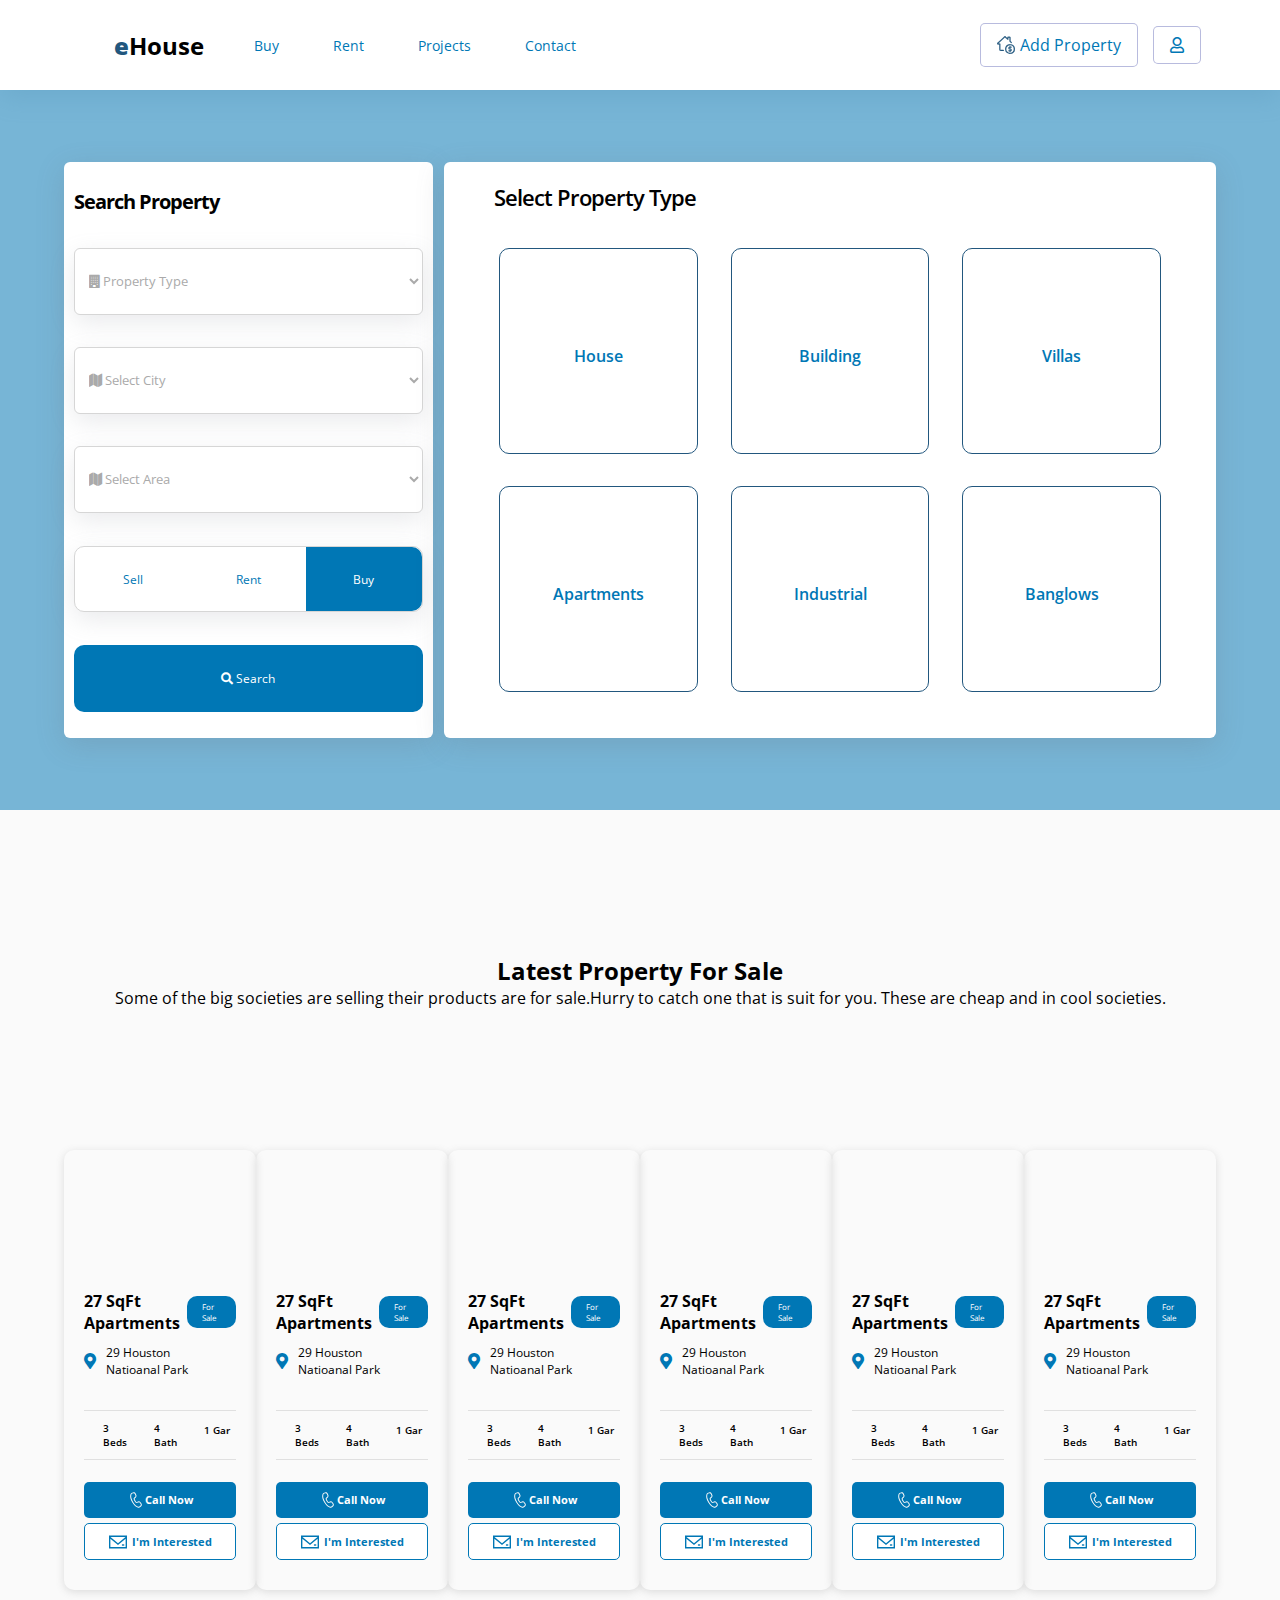
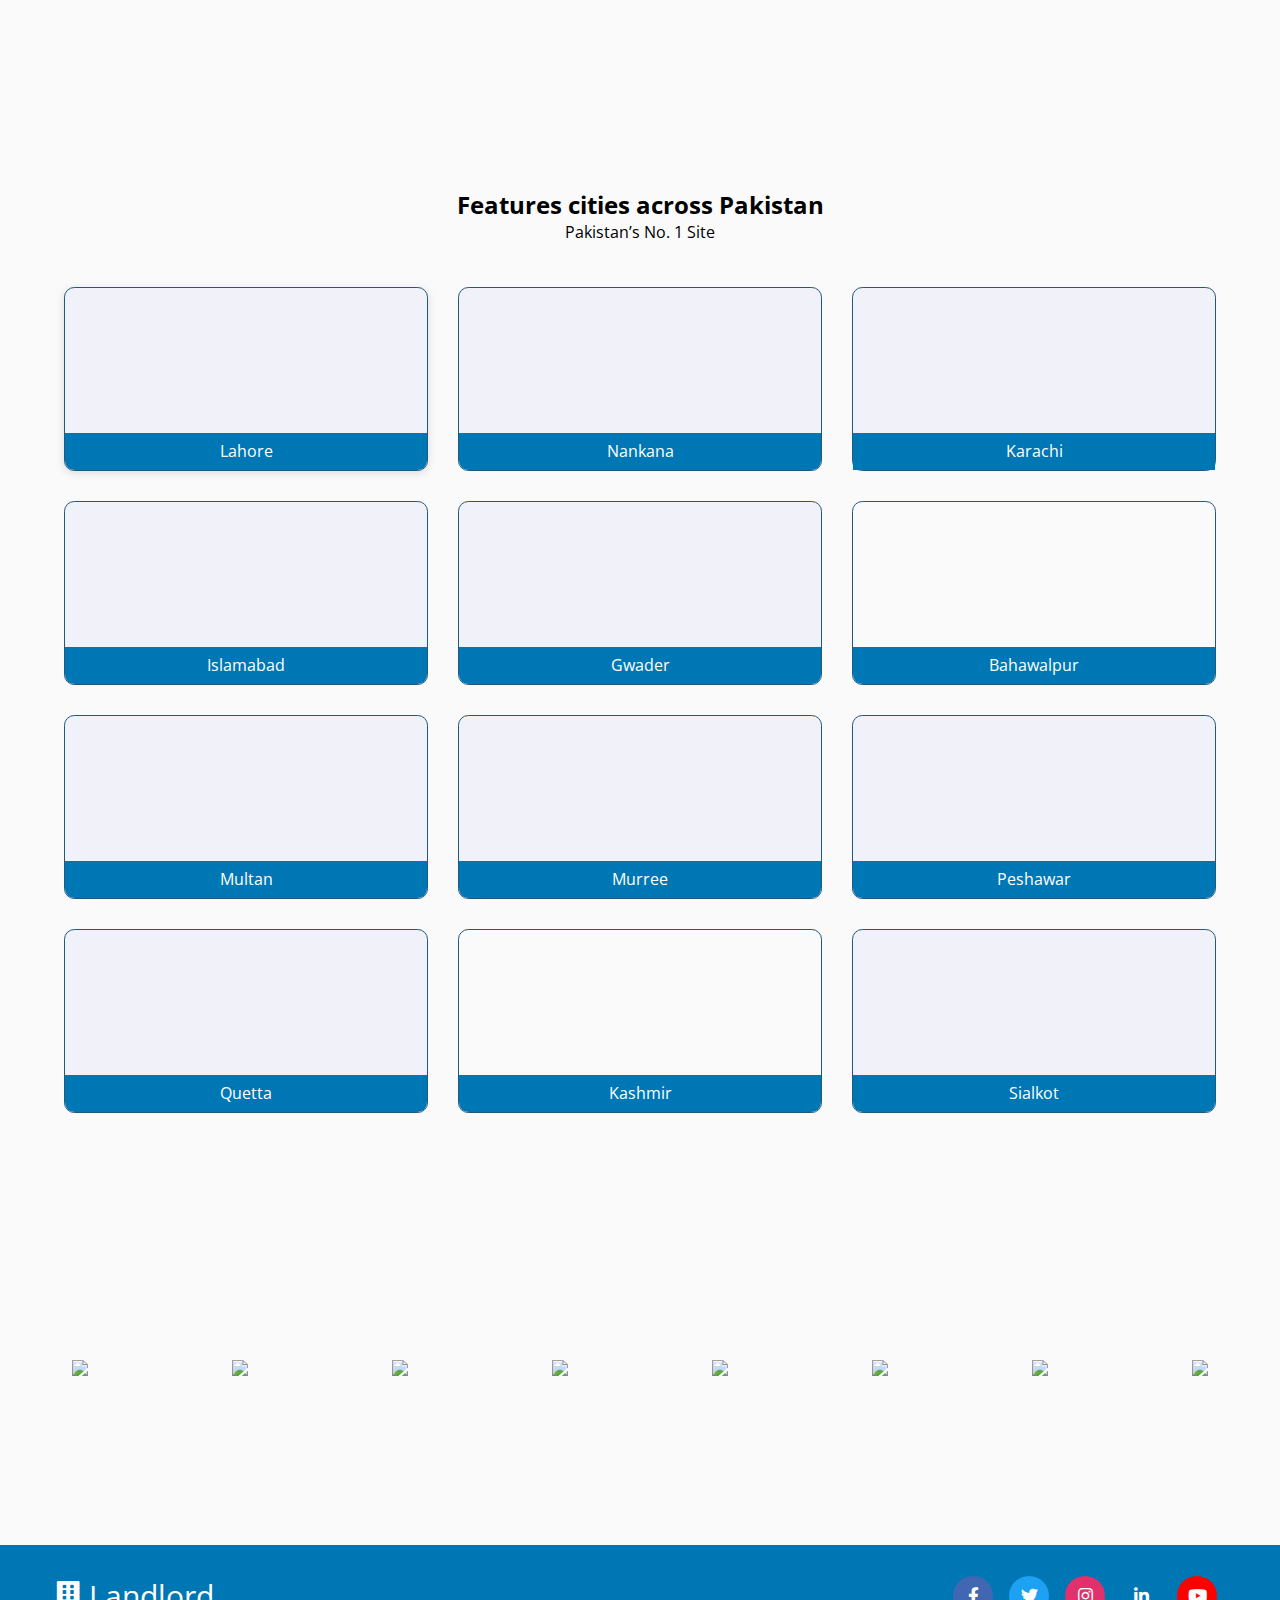
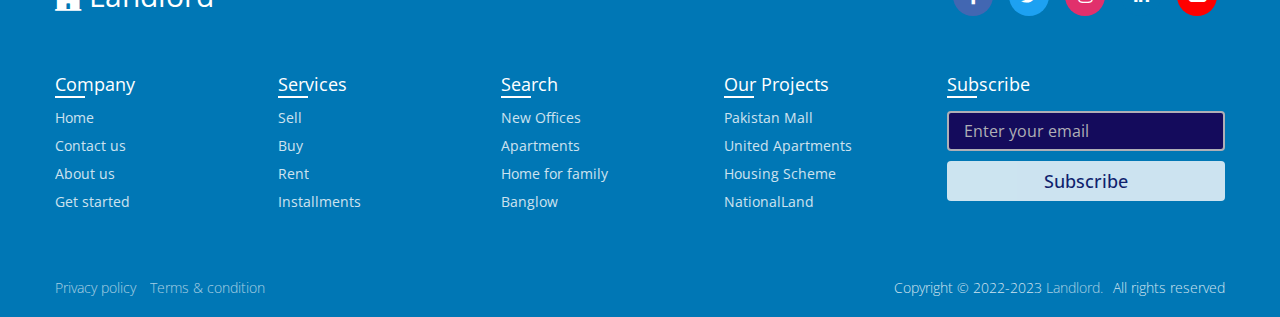
==== commit 07fef56e: "GoodWorkCodeGravityTeam" ====
--- a/index.html
+++ b/index.html
@@ -16,8 +16,7 @@
         integrity="sha512-yHknP1/AwR+yx26cB1y0cjvQUMvEa2PFzt1c9LlS4pRQ5NOTZFWbhBig+X9G9eYW/8m0/4OXNx8pxJ6z57x0dw=="
         crossorigin="anonymous" referrerpolicy="no-referrer" />
     <!-- Vanila CSS -->
-    <link rel="stylesheet" href="style.css">
-    <link rel="stylesheet" href="popup.css">
+    <link rel="stylesheet" href="style.css"> 
     <!-- Title -->
     <title>Landlord | Sell, Buy, and Rent Property </title>
 </head>
@@ -27,15 +26,18 @@
 <div class="navbar">
     <div class="navbar-margin">
         <div class="navbar-left-section">
-            <img src="images/new1.png" alt="">
-            <a href="#">Buy</a>
-            <a href="#">Sell</a>
-            <a href="#">Projects</a>
-            <a href="#">Contact Us</a>
+        <a class="logo" style="text-decoration: none;" href="/"><b style="color: #22577e;">e</b>House</a>
+            <span>
+            <a href="buy_property.html">Buy</a>
+            <a href="rent_property.html">Rent</a>
+            <a href="projects.html">Projects</a>
+            
+            <a href="contact.html">Contact</a>
+            </span>
             
         </div>
         <div class="navbar-right-section"> 
-            <a href="#">
+            <a href="add_property.html">
                  <svg xmlns="http://www.w3.org/2000/svg" width="18" height="18" viewBox="0 0 22.608 22.6">
                 <defs>
                     <style>
@@ -79,112 +81,119 @@
 
     </a>
             <a class="add" href="#popup"><i class="far fa-user" aria-hidden="true"></i></a>
+            <button onclick="run()" class="barz"><i class="fa fa-bars"></i></button>
         </div>
     </div>
 </div>
 <!-- End Navbar -->
 
+
+
+    <!-- Sidebar -->
+    <!-- Sidebar will showed us when screen size will be 880 -->
+    <div class="sidebar">
+        <a href="disable" disabled></a>
+        <a href="add_property.html">Add Property</a>
+        <a href="buy_property.html">Buy</a>
+        <a href="rent_property.html">Rent</a>
+        <a href="projects.html">Projects</a>
+        <a href="contact.html">Contact</a>
+        <a href="#">Sign Up</a>
+        <a href="#popup1">Log In</a>
+    </div>
+    <div class="side-lay">
+        <a class="times" href="#">
+            <i class="fa fa-times"></i>
+        </a>
+    </div>
+   
  <!-- Test Image -->
 <div class="test">
- <div class="test-margin">
-    <h2>
-       Find Your Dream Home in one click!
-    </h2>
-    <p>
-        We are Pakistan's no. 1 Real Estate Website. We are working in the field for years. We'r trusted
-    </p>
-     <form action="" method="post" class="input-container1"> 
-            <input class="input-field1" autocomplete="off" type="text" placeholder="Enter an adress | city | town" name="search">
-             <button type="submit" class="fa fa-search icon1" style="outline: none;border: transparent;cursor: pointer;"></button>
-     </form>
- </div>
-</div>
-
-
-
-<!-- Start Hero-Banner -->
-
-<div class="banner">
-    <div class="banner-margin">
-        <form action="" method="post" class="form">
-            <h2>Search Property</h2>
-            <select name="" id="type">
-            <option disabled selected value="#"> &#xf1ad;  Property Type</option>
+ <div class="banner-margin">
+    <form action="" method="post" class="form">
+        <h2>Search Property</h2>
+        <select name="" id="type">
+            <option disabled selected value="#"> &#xf1ad; Property Type</option>
             <option value="#">Commercial</option>
             <option value="#">Agricultural</option>
             <option value="#">Industrial</option>
-            <option value="#">Residental</option> 
-            </select>
-            <select name="" id="city">
-                <option disabled selected value="#"> &#xf279;  Select City</option>
-                <option value="#" id="lahore">Lahore</option>
-                <option value="#">Islamabad</option>
-                <option value="#">Quetta</option>
-                <option value="#">Peshawar</option>
-                <option value="#">Rawalpindi</option>
-                <option value="#">Nankana Sahib</option>
-                <option value="#">Karachi</option>
-            </select>
-            <select name="" id="area">
-                <option disabled selected value="#"> &#xf279; Select Area</option>
-                <option value="#">Gulberg III</option>
-                <option value="#">MughalPura</option>
-                <option value="#">Shalimar</option>
-                <option value="#">Mall Road</option>
-                <option value="#">Saddar</option>
-                <option value="#">Kot Lakhpat</option>
-                <option value="#">Ali Town</option>
-            </select>
-            <div id="radio">
-                <label class="not-active" for="Sell">Sell</label>
-                <label class="not-active" for="Rent">Rent</label>
-                <label class=" active not-active" for="Buy">Invest</label> 
-            </div>
-           <button class="btn" type="submit">
-               <i class="fa fa-search"></i> Search
-           </button>
-            
-        </form> 
-        <div class="property-type">
-
-            <div class="text">
-                <h2>Select Property Type</h2>
-                <div class="types">
-                    <div class="types1">
-                        <div class="types1-1">
-                        <span class="iconify" data-icon="pepicons:house"  data-width="40" data-height="40"></span>
-                            <h3>House</h3>
-                        </div>
-                        <div class="types1-1">
-                        <span class="iconify" data-icon="bi:building"  data-width="40" data-height="40"></span>
-                            <h3>Building</h3>
-                        </div>
-                        <div class="types1-1">
-                        <span class="iconify" data-icon="fontisto:holiday-village"  data-width="40" data-height="40"></span>
-                            <h3>Villas</h3>
-                        </div>
-                    </div>
-                    <div class="types1">
-                        <div class="types1-1">
-                    <span   class="iconify" data-icon="ep:office-building"  data-width="40" data-height="40"></span>
-                            <h3>Apartments</h3>
-                        </div>
-                        <div class="types1-1"> 
-                            <span class="iconify" data-icon="carbon:industry"  data-width="40" data-height="40"></span>
-                            <h3>Industrial</h3>
-                        </div>
-                        <div class="types1-1"> 
-                            <span class="iconify" data-icon="emojione-monotone:house-with-garden"  data-width="40" data-height="40"></span>
-                            <h3>Banglows</h3>
-                        </div>
-                    </div>
-                    
-                </div>
+            <option value="#">Residental</option>
+        </select>
+        <select name="" id="city">
+            <option disabled selected value="#"> &#xf279; Select City</option>
+            <option value="#" id="lahore">Lahore</option>
+            <option value="#">Islamabad</option>
+            <option value="#">Quetta</option>
+            <option value="#">Peshawar</option>
+            <option value="#">Rawalpindi</option>
+            <option value="#">Nankana Sahib</option>
+            <option value="#">Karachi</option>
+        </select>
+        <select name="" id="area">
+            <option disabled selected value="#"> &#xf279; Select Area</option>
+            <option value="#">Gulberg III</option>
+            <option value="#">MughalPura</option>
+            <option value="#">Shalimar</option>
+            <option value="#">Mall Road</option>
+            <option value="#">Saddar</option>
+            <option value="#">Kot Lakhpat</option>
+            <option value="#">Ali Town</option>
+        </select>
+        <div id="radio">
+            <label class="not-active" for="Sell">Sell</label>
+            <label class="not-active" for="Rent">Rent</label>
+            <label class=" active not-active" for="Buy">Buy</label>
+        </div>
+        <button class="btn" type="submit">
+            <i class="fa fa-search"></i> Search
+        </button>
+    
+    </form>
+    <div class="property-type">
+    
+        <div class="text">
+            <h2>Select Property Type</h2>
+            <div class="types">
+                <div class="types1">
+                    <a href="#" class="types1-1">
+                        <span class="iconify" data-icon="pepicons:house" data-width="40" data-height="40"></span>
+                        <h3>House</h3>
+                    </a>
+                    <a href="#" class="types1-1">
+                        <span class="iconify" data-icon="bi:building" data-width="40" data-height="40"></span>
+                        <h3>Building</h3>
+                    </a>
+                    <a href="#" class="types1-1">
+                        <span class="iconify" data-icon="fontisto:holiday-village" data-width="40" data-height="40"></span>
+                        <h3>Villas</h3>
+                    </a>
+                </div>
+                <div href="#" class="types1">
+                    <a href="#" class="types1-1">
+                        <span class="iconify" data-icon="ep:office-building" data-width="40" data-height="40"></span>
+                        <h3>Apartments</h3>
+                    </a>
+                    <a href="#" class="types1-1">
+                        <span class="iconify" data-icon="carbon:industry" data-width="40" data-height="40"></span>
+                        <h3>Industrial</h3>
+                    </a>
+                    <a href="#" class="types1-1">
+                        <span class="iconify" data-icon="emojione-monotone:house-with-garden" data-width="40"
+                            data-height="40"></span>
+                        <h3>Banglows</h3>
+                    </a>
+                </div>
+    
             </div>
         </div>
     </div>
-</div> 
-<!-- End Banner -->
+ </div>
+</div>
+
+
+
+<!-- Start Hero-Banner -->
+
  
 <!-- Carousel -->
 <div class="container">
@@ -895,42 +904,42 @@
             </p>
         </div><br><br>
         <div class="grid-main">
-            <div id="bg-image"  class="lahore lazy">
+            <a href="#" id="bg-image"  class="lahore lazy">
         
-            </div>
-            <div id="bg-image"  class="nankana  lazy">
-            
-            </div>
-            <div id="bg-image"  class="karachi  lazy">
-            
-            </div>
-            <div id="bg-image"  class="Islamabad  lazy">
-            
-            </div>
-            <div id="bg-image"  class="gwader  lazy">
-            
-            </div>
-            <div id="bg-image"  class="bahawalpur"  lazy>
-            
-            </div>
-            <div id="bg-image"  class="multan  lazy">
-            
-            </div>
-            <div id="bg-image"  class="murree  lazy">
-            
-            </div>
-            <div id="bg-image"  class="peshawar  lazy">
-            
-            </div>
-            <div id="bg-image"  class="quetta  lazy">
-            
-            </div>
-            <div id="bg-image"  class="kashmir">
-            
-            </div>
-            <div id="bg-image"  class="sialkot  lazy">
-            
-            </div>
+            </a>
+            <a href="#" id="bg-image"  class="nankana  lazy">
+            
+            </a>
+            <a href="#" id="bg-image"  class="karachi  lazy">
+            
+            </a>
+            <a href="#" id="bg-image"  class="Islamabad  lazy">
+            
+            </a>
+            <a href="#" id="bg-image"  class="gwader  lazy">
+            
+            </a>
+            <a href="#" id="bg-image"  class="bahawalpur"  lazy>
+            
+            </a>
+            <a href="#" id="bg-image"  class="multan  lazy">
+            
+            </a>
+            <a href="#" id="bg-image"  class="murree  lazy">
+            
+            </a>
+            <a href="#" id="bg-image"  class="peshawar  lazy">
+            
+            </a>
+            <a href="#" id="bg-image"  class="quetta  lazy">
+            
+            </a>
+            <a href="#" id="bg-image"  class="kashmir">
+            
+            </a>
+            <a href="#" id="bg-image"  class="sialkot  lazy">
+            
+            </a>
         </div>
     </div>
 
@@ -941,18 +950,7 @@
 
 </div> 
 <!-- End Featured Cities -->
-
-<div class="city">
-    <button class="explore" >
-        Explore more
-    </button>
-</div>
-
-<div class="arrayOfcity">
-    <div class="arrayOfcity-margin"> 
-    </div>
-</div>
-
+ 
 
 
 
--- a/style.css
+++ b/style.css
@@ -21,7 +21,12 @@
   position: relative;
 }
 /* Started */
-
+.barz {
+  display: none;
+  background-color: transparent;
+  outline: none;
+  border: transparent;
+}
 .navbar {
   height: 10vh;
   width: 100vw;
@@ -43,12 +48,40 @@
 }
 .navbar-left-section {
   height: 100%;
-  width: 50%;
+  width: 60%;
   display: flex;
   align-items: center;
   justify-content: flex-start;
 }
 
+.sidebar {
+  position: fixed;
+  height: 100%;
+  width: 40%;
+  z-index: 15;
+  background-color: white;
+
+  transition: 0.3s ease;
+  display: flex;
+  align-items: flex-start;
+  justify-content: flex-start;
+  flex-direction: column;
+  top: 0%;
+  left: 0%;
+
+  display: none;
+}
+.sidebar a {
+  text-decoration: none;
+  color: black;
+  font-weight: 600;
+  padding: 20px 30px;
+  box-shadow: rgba(17, 17, 26, 0.1) 0px 1px 0px;
+  width: 100%;
+}
+.sidebar a:nth-child(1) {
+  pointer-events: none;
+}
 .navbar-left-section img {
   width: 18%;
   margin-right: 50px;
@@ -57,7 +90,7 @@
 .navbar-left-section a {
   color: #0077b5;
   text-decoration: none;
-  margin-left: 60px;
+  margin-left: 50px;
   font-size: 14px;
 }
 .navbar-left-section a:hover {
@@ -83,8 +116,10 @@
   min-height: 80vh;
   width: 100%;
   align-items: center;
+  margin-bottom: 5vh;
   justify-content: center;
   display: none;
+  margin-top: 5vh;
 }
 .arrayOfcity-margin {
   width: 90%;
@@ -105,10 +140,16 @@
 }
 .navbar-right-section {
   height: 100%;
-  width: 50%;
+  width: 40%;
   display: flex;
   align-items: center;
   justify-content: flex-end;
+}
+.navbar-left-section .logo {
+  font-size: 24px;
+  text-decoration: none;
+  font-weight: 700;
+  color: black;
 }
 .navbar-right-section a {
   padding: 10px 16px;
@@ -212,6 +253,38 @@
   display: none;
 }
 
+.side-lay {
+  position: fixed;
+  display: none;
+  transition: 0.3s ease;
+  height: 100%;
+  width: 100%;
+  z-index: 14;
+  background-color: rgba(44, 42, 42, 0.589);
+  display: flex;
+  align-items: flex-start;
+  justify-content: flex-end;
+  top: 0%;
+  left: 0%;
+  display: none;
+}
+
+.side-lay a {
+  background-color: white;
+  padding: 5px 5px;
+  margin-right: 20px;
+  width: 40px;
+  height: 40px;
+  border-radius: 20px;
+  margin-top: 20px;
+  display: flex;
+  align-items: center;
+  justify-content: center;
+  text-decoration: none;
+  color: rgb(0, 0, 0);
+  background-color: rgba(255, 255, 255, 0.753);
+}
+
 .popup-head {
   height: 10%;
   width: 100%;
@@ -329,8 +402,10 @@
   background-position: center; */
 }
 .banner-margin {
-  height: 96%;
+  height: 80%;
   width: 90%;
+
+  z-index: 4;
   display: flex;
   align-items: center;
   justify-content: space-between;
@@ -354,14 +429,10 @@
 select {
   width: 100%;
   padding-left: 1rem;
-  padding-right: 100px;
+  padding-right: 200px;
   outline: none;
-  background-image: url("https://img.icons8.com/external-those-icons-fill-those-icons/10/000000/external-down-arrows-those-icons-fill-those-icons-7.png");
   background-repeat: no-repeat;
-  background-position-x: 98%;
-  background-position-y: 18px;
   font-weight: 400;
-  line-height: 30px;
   background-color: white;
   box-shadow: rgba(149, 157, 165, 0.2) 0px 8px 24px;
   border-radius: 6px;
@@ -369,7 +440,6 @@
   height: 12%;
   color: #aaaaaa;
   font-family: "FontAwesome", var(--paragraph-font);
-  appearance: none;
 }
 
 .test {
@@ -381,8 +451,7 @@
   background-size: cover;
   display: flex;
   align-items: center;
-  border-bottom-left-radius: 50px;
-  border-bottom-right-radius: 50px;
+
   justify-content: center;
   overflow: hidden;
   background-attachment: fixed;
@@ -701,12 +770,13 @@
 
 .types1-1 {
   height: 90%;
-  width: 32%;
+  width: 33%;
   border: 1px solid rgb(0, 0, 0);
   border: 1px solid #22577e;
   border-radius: 10px;
   display: flex;
   align-items: center;
+  text-decoration: none;
   justify-content: center;
   transition: 0.3s ease;
   flex-direction: column;
@@ -726,6 +796,7 @@
 .types1-1 span {
   color: #0077b5;
 }
+
 .text h2 {
   letter-spacing: -1px;
   font-size: 22px;
@@ -776,7 +847,7 @@
   justify-content: space-between;
 }
 .card1 {
-  height: 460px;
+  height: 440px;
   border-radius: 10px;
   box-shadow: rgba(99, 99, 99, 0.2) 0px 2px 8px 0px;
   display: flex;
@@ -784,7 +855,6 @@
   justify-content: space-between;
   overflow: hidden;
   flex-direction: column;
-  padding: 6px 6px;
 }
 
 .card2 {
@@ -851,6 +921,7 @@
 .property-info .price h2 {
   font-size: 16px;
 }
+
 .property-info .price a {
   padding: 5px 15px;
   border-radius: 10px;
@@ -1216,6 +1287,7 @@
   min-height: 120vh;
   width: 100vw;
   display: flex;
+  margin-bottom: 5vh;
   align-items: center;
   justify-content: center;
 }
@@ -1233,7 +1305,7 @@
   grid-template-columns: repeat(auto-fit, minmax(301px, 1fr));
   grid-auto-rows: 184px;
   width: 100%;
-  gap: 20px;
+  gap: 30px;
 }
 .lahore {
   overflow: hidden;
@@ -1286,7 +1358,6 @@
 }
 
 .karachi {
-  overflow: hidden;
   background-image: url("https://images.unsplash.com/photo-1611068661807-c850d6a24f62?ixlib=rb-1.2.1&ixid=MnwxMjA3fDB8MHxzZWFyY2h8M3x8a2FyYWNoaXxlbnwwfHwwfHw%3D&auto=format&fit=crop&w=500&q=60");
   border-radius: 10.25px;
   position: relative;
@@ -1632,7 +1703,7 @@
   }
   .form {
     height: 100%;
-    width: 35%;
+    width: 32%;
     background-color: white;
     box-shadow: rgba(100, 100, 111, 0.2) 0px 7px 29px 0px;
     border-radius: 6px;
@@ -1768,11 +1839,38 @@
 */
 
 @media all and (max-width: 1000px) {
+  .showSidebar {
+    transition: 0.3s ease;
+    display: flex;
+  }
+  .test {
+    min-height: 120vh;
+    display: flex;
+    padding-bottom: 10px;
+    align-items: center;
+    justify-content: flex-start;
+    padding-top: 20px;
+    flex-direction: column;
+  }
+  .property-type {
+    background-color: transparent;
+  }
+  .navbar-left-section span {
+    display: none;
+  }
+  .barz {
+    display: block;
+    font-size: 20px;
+    cursor: pointer;
+  }
+  .navbar-right-section a {
+    display: none;
+  }
   .types1-1 {
     height: 90%;
     width: 30%;
     border: 1px solid rgb(0, 0, 0);
-    border: 1px solid #22577e;
+    border: 1px solid #0077b5;
     border-radius: 10px;
     display: flex;
     align-items: center;
@@ -1784,10 +1882,10 @@
   .form {
     height: 50%;
     width: 100%;
-    background-color: white;
     box-shadow: rgba(100, 100, 111, 0.2) 0px 7px 29px 0px;
     border-radius: 6px;
     display: flex;
+    background-color: rgb(255, 255, 255);
     align-items: flex-start;
     justify-content: space-around;
     flex-direction: column;
@@ -1802,6 +1900,7 @@
     padding: 10px 10px;
     outline: none;
     font-weight: 400;
+    margin-top: 10px;
     line-height: 30px;
     background-color: white;
     box-shadow: rgba(149, 157, 165, 0.2) 0px 8px 24px;
@@ -1914,6 +2013,7 @@
     height: 100%;
     width: 90%;
     display: flex;
+    z-index: 4;
     align-items: center;
     flex-direction: column;
     gap: 10px;
@@ -1922,7 +2022,7 @@
   .property-type {
     width: 100%;
     height: 50%;
-    background-color: white;
+    background-color: rgb(255, 255, 255);
     box-shadow: rgba(100, 100, 111, 0.2) 0px 7px 29px 0px;
     border-radius: 6px;
     padding: 10px 10px;
@@ -1963,6 +2063,8 @@
     position: relative;
   }
 
+  @media all and (max-width: 950px) {
+  }
   /*
 Media Queries at max-width:500px
 Media Queries at max-width:500px
@@ -1972,10 +2074,13 @@
 */
 
   @media all and (max-width: 600px) {
+    .sidebar {
+      width: 70%;
+    }
     .types1-1 {
       height: 90%;
-      width: 35%;
-      border: 1px solid #22577e;
+      width: 36%;
+      border: 1px solid #0077b5;
       border-radius: 10px;
       display: flex;
       align-items: center;
@@ -1986,15 +2091,18 @@
       flex-direction: column;
       color: #0077b5;
     }
+    .test-margin {
+      width: 100%;
+    }
     .form {
       height: 50%;
       width: 100%;
       background-color: white;
       box-shadow: rgba(100, 100, 111, 0.2) 0px 7px 29px 0px;
-      border-radius: 6px;
       display: flex;
       align-items: flex-start;
       justify-content: space-around;
+      border-radius: 0%;
       flex-direction: column;
       padding: 10px 10px;
     }
@@ -2004,22 +2112,20 @@
     }
     select {
       width: 100%;
-      padding: 10px 10px;
       outline: none;
       font-weight: 400;
-      line-height: 30px;
+      line-height: 10px;
       background-color: white;
       box-shadow: rgba(149, 157, 165, 0.2) 0px 8px 24px;
       border-radius: 6px;
       border: 1px solid #d6d6d6;
-      height: 12%;
+      height: 12;
       color: #aaaaaa;
       font-family: "FontAwesome", var(--paragraph-font);
     }
 
     option {
       width: 100%;
-      padding: 10px 10px;
       font-size: 12px;
       outline: none;
       font-weight: 600;
@@ -2063,6 +2169,7 @@
       line-height: 30px;
       font-family: "FontAwesome", var(--paragraph-font);
     }
+
     #radio {
       height: 12%;
       width: 100%;
@@ -2117,8 +2224,9 @@
 
     .banner-margin {
       height: 100%;
-      width: 90%;
+      width: 96%;
       display: flex;
+      z-index: 4;
       align-items: center;
       flex-direction: column;
       gap: 10px;
@@ -2127,10 +2235,11 @@
     .property-type {
       width: 100%;
       height: 50%;
-      background-color: white;
+      background-color: rgb(255, 255, 255);
       box-shadow: rgba(100, 100, 111, 0.2) 0px 7px 29px 0px;
       border-radius: 6px;
       padding: 10px 10px;
+      border-radius: 0%;
     }
     .text {
       height: 100%;
@@ -2169,7 +2278,7 @@
     }
 
     .types1 {
-      height: 50%;
+      height: 60%;
       width: 120%;
       padding: 5px 5px;
       display: flex;
@@ -2180,7 +2289,8 @@
 
     .navbar-left-section {
       height: 100%;
-      width: 50%;
+
+      width: 60%;
       display: flex;
       align-items: center;
       justify-content: flex-start;
@@ -2192,7 +2302,7 @@
 
     .navbar-right-section {
       height: 100%;
-      width: 50%;
+      width: 40%;
       display: flex;
       align-items: center;
       justify-content: flex-end;
@@ -2257,6 +2367,11 @@
       -webkit-font-smoothing: antialiased;
       -moz-osx-font-smoothing: grayscale;
     }
+    .card1 {
+      width: 60vw;
+      box-sizing: border-box;
+      height: 430px;
+    }
 
     .cont-1 {
       height: 20%;
@@ -2267,9 +2382,511 @@
       flex-direction: column;
       text-align: center;
     }
+    .card1 {
+      height: 460px;
+      box-sizing: border-box;
+    }
+
     .cont-1 p {
       margin-top: 10px;
       font-size: 14px;
     }
   }
 }
+
+@media all and (max-width: 400px) {
+  .card1 {
+    width: 70vw;
+    height: 440px;
+    box-sizing: border-box;
+  }
+
+  .property-info {
+    height: 75%;
+    width: 100%;
+    padding: 10px 10px;
+  }
+  .property-info .price {
+    display: flex;
+    align-items: center;
+    justify-content: space-between;
+  }
+  .property-info .price h2 {
+    font-size: 12px;
+  }
+  .property-info .price a {
+    padding: 5px 12px;
+    border-radius: 10px;
+    text-decoration: none;
+    font-size: 6px;
+    color: white;
+    background-color: #0077b5;
+  }
+  .adress {
+    display: flex;
+    align-items: center;
+    justify-content: flex-start;
+  }
+  .adress .iconify {
+    width: 8.74px;
+    height: 8.74px;
+  }
+  .adress i {
+    color: #0077b5;
+  }
+  .adress p {
+    font-size: 10px;
+  }
+  .specialIn {
+    display: flex;
+    align-items: flex-start;
+    border-top: 1px solid #e0e0e0;
+    padding-top: 10px;
+    padding-bottom: 10px;
+    border-bottom: 1px solid #e0e0e0;
+  }
+  .cd1 {
+    display: flex;
+    align-items: center;
+    width: 100%;
+    justify-content: space-between;
+  }
+  .specialIn .bed {
+    display: flex;
+    align-items: center;
+    justify-content: space-around;
+  }
+  .specialIn .bed .iconify {
+    width: 12px;
+    height: 12px;
+    color: #0077b5;
+  }
+  .specialIn .bed p {
+    font-size: 8px;
+    font-weight: 600;
+  }
+  .buttons {
+    width: 100%;
+    display: flex;
+    align-items: center;
+    justify-content: space-between;
+    flex-direction: column;
+  }
+  .buttons a:nth-child(1) {
+    background-color: #0077b5;
+    text-align: center;
+    display: flex;
+    align-items: center;
+    justify-content: center;
+    text-decoration: none;
+    width: 100%;
+    height: 36.59px;
+    border-radius: 5px;
+    font-size: 11px;
+    font-weight: bold;
+    color: white;
+  }
+
+  .buttons a:nth-child(2) {
+    background-color: #ffffff;
+    text-align: center;
+    display: flex;
+    font-weight: bold;
+    margin-top: 5px;
+    align-items: center;
+    border: 1px solid #0077b5;
+    justify-content: center;
+    text-decoration: none;
+    font-size: 11px;
+    width: 100%;
+    height: 36.59px;
+    border-radius: 5px;
+    color: #0077b5;
+  }
+  .types1-1 {
+    width: 30%;
+  }
+  .types1-1 h3 {
+    font-size: 12px;
+  }
+  .types1-1 .iconify {
+    width: 30px;
+  }
+}
+
+@media all and (max-width: 320px) {
+  .card1 {
+    width: 90vw;
+    height: 420px;
+    box-sizing: border-box;
+  }
+  .sidebar {
+    width: 70%;
+  }
+  .types1-1 {
+    height: 70%;
+    width: 40%;
+    border: 1px solid #0077b5;
+    border-radius: 10px;
+    display: flex;
+    align-items: center;
+    justify-content: center;
+    transition: 0.3s ease;
+    gap: 5px;
+    flex-direction: column;
+    color: #0077b5;
+  }
+  .test-margin {
+    width: 100%;
+  }
+  .form {
+    height: 50%;
+    width: 100%;
+    background-color: white;
+    box-shadow: rgba(100, 100, 111, 0.2) 0px 7px 29px 0px;
+    display: flex;
+    align-items: flex-start;
+    justify-content: space-around;
+    border-radius: 0%;
+    flex-direction: column;
+    padding: 10px 10px;
+  }
+  .form h2 {
+    font-size: 18px;
+    letter-spacing: -1px;
+  }
+  select {
+    width: 100%;
+    outline: none;
+    font-weight: 400;
+    line-height: 10px;
+    background-color: white;
+    box-shadow: rgba(149, 157, 165, 0.2) 0px 8px 24px;
+    border-radius: 6px;
+    border: 1px solid #d6d6d6;
+    height: 11%;
+    color: #aaaaaa;
+    font-family: "FontAwesome", var(--paragraph-font);
+  }
+
+  option {
+    width: 100%;
+    font-size: 12px;
+    outline: none;
+    font-weight: 600;
+    line-height: 30px;
+    background-color: white;
+    box-shadow: rgba(149, 157, 165, 0.2) 0px 8px 24px;
+    border-radius: 6px;
+    height: 11%;
+    color: #aaaaaa;
+    border: none;
+    font-family: "FontAwesome", var(--paragraph-font);
+  }
+  .banner-input {
+    height: 12%;
+    width: 100%;
+    display: flex;
+    align-items: center;
+    position: relative;
+    justify-content: center;
+  }
+  .banner-icon {
+    z-index: 1;
+    float: left;
+    left: 4%;
+
+    color: #aaaaaa;
+    position: absolute;
+  }
+  .banner-input-field {
+    height: 100%;
+    width: 100%;
+    color: #aaaaaa;
+    padding: 10px 40px;
+    border: 1px solid #dddddd;
+    border-radius: 10px;
+    background-color: white;
+
+    box-shadow: rgba(149, 157, 165, 0.2) 0px 8px 24px;
+    outline: none;
+    font-weight: 400;
+    line-height: 30px;
+    font-family: "FontAwesome", var(--paragraph-font);
+  }
+
+  #radio {
+    height: 11%;
+    width: 100%;
+    border-radius: 10px;
+    background-color: white;
+    box-shadow: rgba(149, 157, 165, 0.2) 0px 8px 24px;
+    display: flex;
+    align-items: center;
+    justify-content: space-between;
+
+    border: 1px solid #d6d6d6;
+  }
+  label {
+    width: 33.3%;
+    border: none;
+    color: #0077b5;
+    display: flex;
+    text-align: center;
+    outline: none;
+    font-size: 12px;
+    cursor: pointer;
+    align-items: center;
+
+    justify-content: center;
+    height: 100%;
+  }
+  #radio label:nth-child(1) {
+    border-top-left-radius: 10px;
+    border-bottom-left-radius: 10px;
+  }
+  #radio label:nth-child(3) {
+    border-top-right-radius: 10px;
+    border-bottom-right-radius: 10px;
+  }
+  .active {
+    background-color: #0077b5;
+    color: white;
+  }
+
+  .btn {
+    height: 12%;
+    width: 100%;
+    text-align: center;
+    background-color: #0077b5;
+    border-radius: 10px;
+    font-size: 12px;
+    cursor: pointer;
+    outline: none;
+    border: transparent;
+    color: white;
+  }
+
+  .banner-margin {
+    height: 100%;
+    width: 96%;
+    display: flex;
+    z-index: 4;
+    align-items: center;
+    flex-direction: column;
+    gap: 10px;
+    justify-content: space-between;
+  }
+  .property-type {
+    width: 100%;
+    height: 50%;
+    background-color: rgb(255, 255, 255);
+    box-shadow: rgba(100, 100, 111, 0.2) 0px 7px 29px 0px;
+    border-radius: 6px;
+    border-radius: 0%;
+  }
+  .text {
+    height: 100%;
+    width: 100%;
+    padding-top: 10px;
+    display: flex;
+    align-items: flex-start;
+    justify-content: space-between;
+    flex-direction: column;
+  }
+  .banner {
+    min-height: 100vh;
+    width: 100vw;
+    margin-top: 30px;
+    display: flex;
+    align-items: center;
+
+    justify-content: center;
+  }
+  .grid-main {
+    height: 80%;
+    display: grid;
+    grid-template-columns: repeat(auto-fit, minmax(210px, 1fr));
+    grid-auto-rows: 180px;
+    width: 100%;
+    gap: 20px;
+  }
+  .input-container {
+    width: 70%;
+    height: 100%;
+    margin-left: 5%;
+    display: flex;
+    align-items: center;
+    justify-content: center;
+    position: relative;
+  }
+
+  .types1 {
+    height: 50%;
+    width: 150%;
+    padding: 5px 5px;
+    display: flex;
+    align-items: center;
+    justify-content: space-between;
+    flex-direction: row;
+  }
+
+  .navbar-left-section {
+    height: 100%;
+
+    width: 60%;
+    display: flex;
+    align-items: center;
+    justify-content: flex-start;
+  }
+
+  .navbar-left-section img {
+    width: 17%;
+  }
+
+  .navbar-right-section {
+    height: 100%;
+    width: 40%;
+    display: flex;
+    align-items: center;
+    justify-content: flex-end;
+  }
+  .navbar-right-section a {
+    padding: 10px 16px;
+    border: 1px solid transparent;
+    border-radius: 5px;
+    margin-right: 15px;
+    display: none;
+    background-color: white;
+    color: var(--primary-color);
+  }
+  .bars {
+    display: block;
+    margin-right: 30px;
+    cursor: pointer;
+  }
+
+  .navbar-left-section {
+    height: 100%;
+    width: 100%;
+    display: flex;
+    align-items: center;
+    justify-content: flex-start;
+  }
+
+  .navbar-left-section img {
+    width: 30%;
+  }
+  .input-container {
+    width: 80%;
+    height: 100%;
+    margin-left: 10%;
+    display: flex;
+    align-items: center;
+    justify-content: center;
+    position: relative;
+  }
+  .input-field {
+    padding: 10px 35px;
+    width: 120%;
+    outline: none;
+    font-family: var(--paragraph-font);
+    font-weight: 600;
+    color: #222222fa;
+    line-height: 30px;
+    background-color: white;
+    height: 60%;
+    box-shadow: rgba(149, 157, 165, 0.2) 0px 8px 24px;
+    border-radius: 10px;
+    border: 1px solid #dddddd;
+  }
+  .slick-next:before,
+  .slick-prev:before {
+    font-family: slick;
+    font-size: 20px;
+    display: none;
+    line-height: 1;
+    opacity: 0.75;
+    color: #0077b5;
+    -webkit-font-smoothing: antialiased;
+    -moz-osx-font-smoothing: grayscale;
+  }
+  .card1 {
+    width: 60vw;
+    box-sizing: border-box;
+    height: 430px;
+  }
+
+  .cont-1 {
+    height: 20%;
+    width: 100%;
+    display: flex;
+    align-items: center;
+    justify-content: center;
+    flex-direction: column;
+    text-align: center;
+  }
+  .card1 {
+    height: 460px;
+    box-sizing: border-box;
+  }
+
+  .cont-1 p {
+    margin-top: 10px;
+    font-size: 14px;
+  }
+  .types1-1 {
+    height: 60%;
+    width: 40%;
+    border: 1px solid rgb(0, 0, 0);
+    border: 1px solid #22577e;
+    border-radius: 10px;
+    display: flex;
+    align-items: center;
+    text-decoration: none;
+    justify-content: center;
+    transition: 0.3s ease;
+    flex-direction: column;
+    color: #0077b5;
+  }
+  .types1-1:hover {
+    background-color: #0077b5;
+    color: white;
+    cursor: pointer;
+  }
+  .types1-1 h3 {
+    font-size: 8px;
+    font-weight: 600;
+  }
+  .types1-1 span {
+    color: #0077b5;
+  }
+
+  .text h2 {
+    font-size: 18px;
+    text-align: left;
+    font-weight: 600;
+  }
+  .cont-1 {
+    height: 20%;
+    width: 100%;
+    display: flex;
+    align-items: center;
+    justify-content: center;
+    flex-direction: column;
+    text-align: center;
+  }
+  .cont-1 h2 {
+    font-size: 16px;
+  }
+
+  .cont-1 p {
+    margin-top: 10px;
+    font-size: 10px;
+  }
+  .card1 {
+    width: 90vw;
+    height: 390px;
+    box-sizing: border-box;
+  }
+}
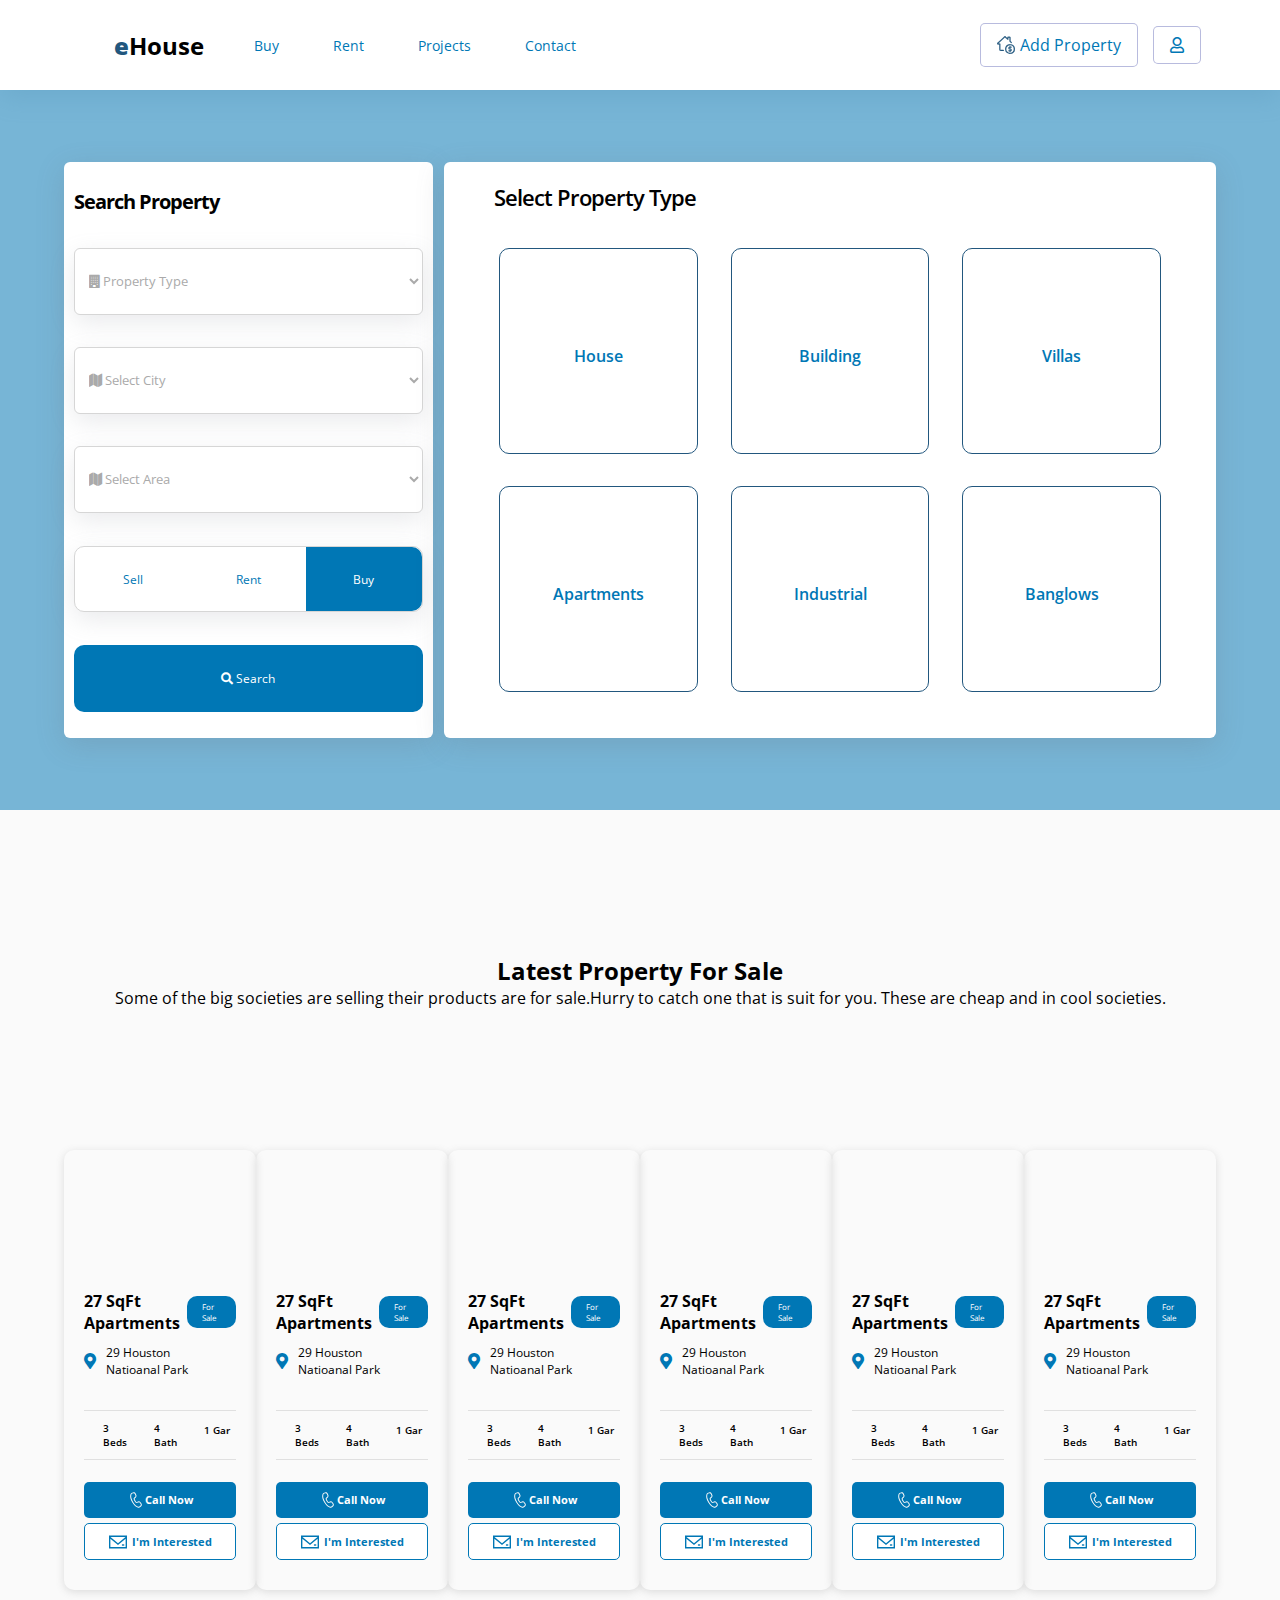
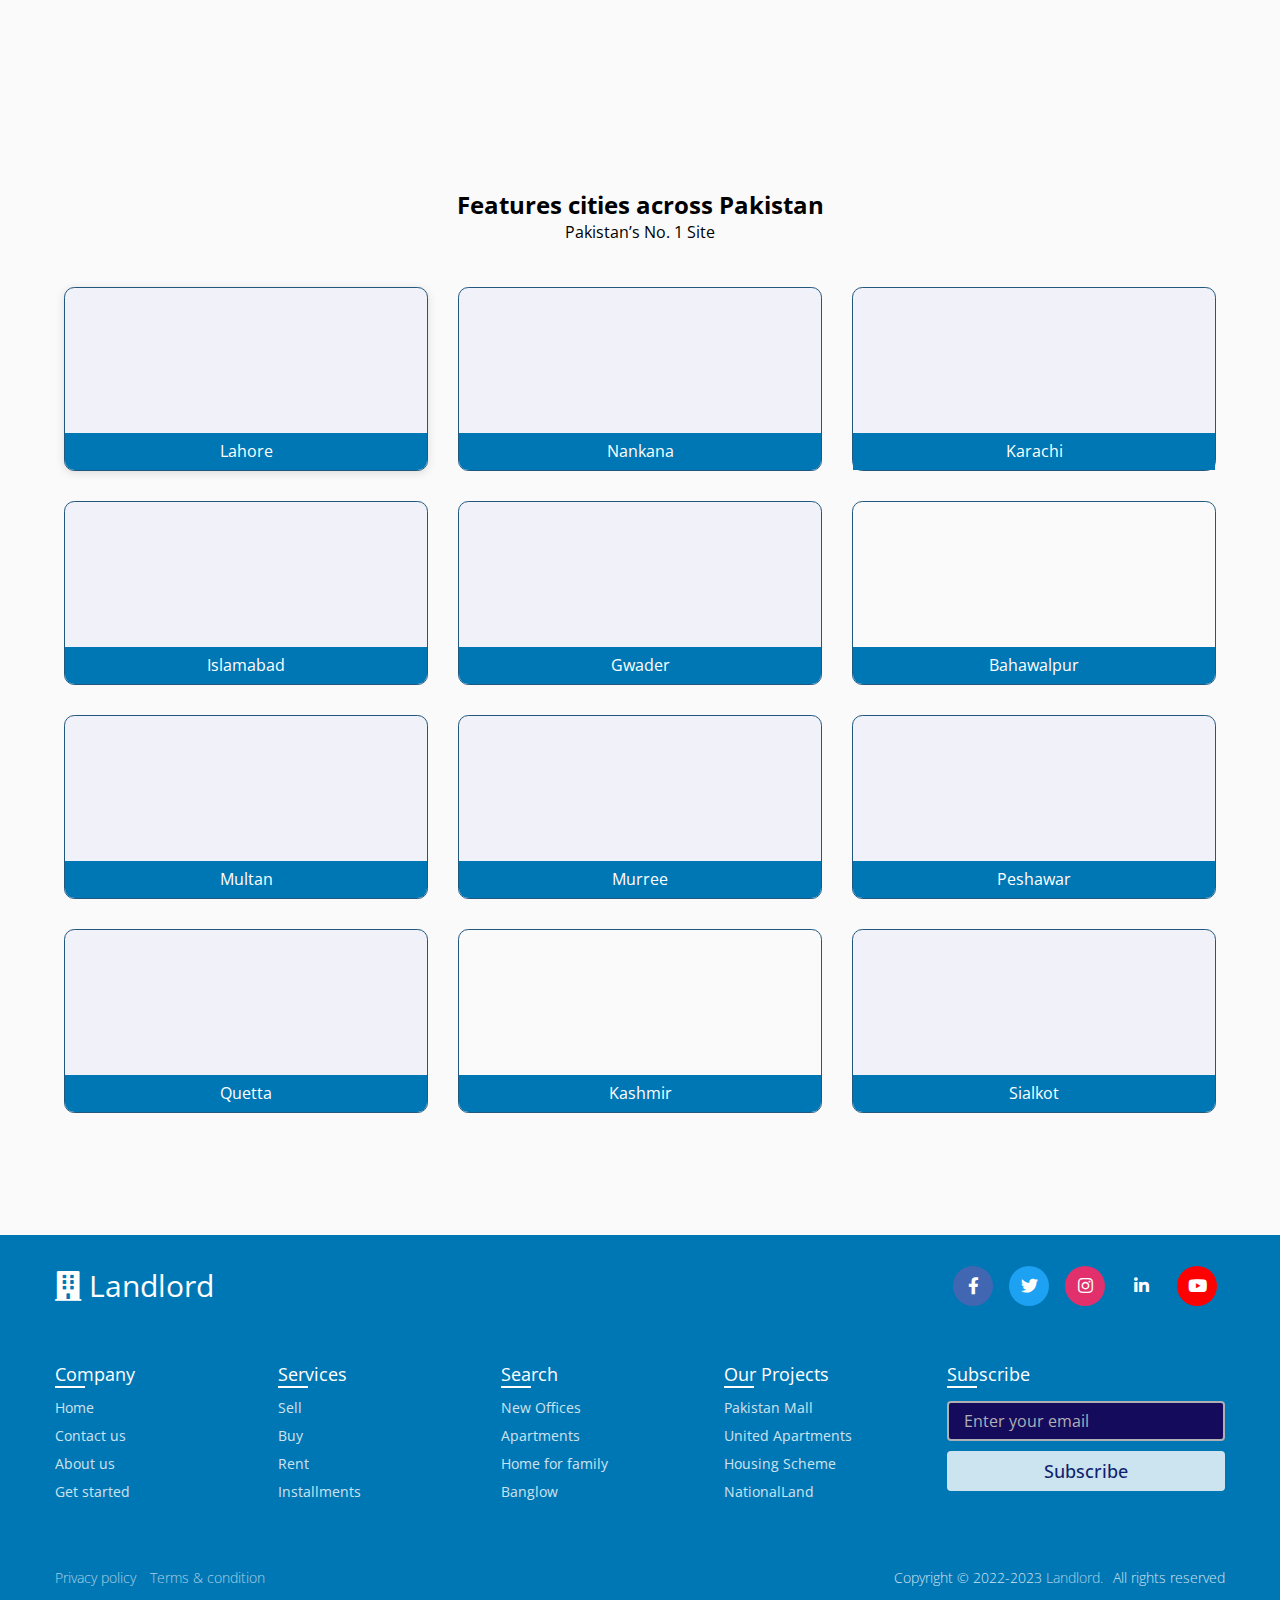
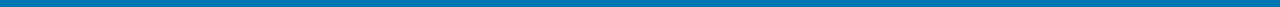
==== commit 5bb47a63: "againMondayandIamback" ====
--- a/index.html
+++ b/index.html
@@ -10,13 +10,11 @@
     
         integrity="sha512-17EgCFERpgZKcm0j0fEq1YCJuyAWdz9KUtv1EjVuaOz8pDnh/0nZxmU6BBXwaaxqoi9PQXnRWqlcDB027hgv9A=="
         crossorigin="anonymous" referrerpolicy="no-referrer" />
-            <!-- Fontawesome CDN Link -->
     <link rel="stylesheet" href="https://cdnjs.cloudflare.com/ajax/libs/font-awesome/5.15.2/css/all.min.css" />
     <link rel="stylesheet" href="https://cdnjs.cloudflare.com/ajax/libs/slick-carousel/1.8.1/slick.min.css"
         integrity="sha512-yHknP1/AwR+yx26cB1y0cjvQUMvEa2PFzt1c9LlS4pRQ5NOTZFWbhBig+X9G9eYW/8m0/4OXNx8pxJ6z57x0dw=="
         crossorigin="anonymous" referrerpolicy="no-referrer" />
-    <!-- Vanila CSS -->
-    <link rel="stylesheet" href="style.css"> 
+    <link rel="stylesheet" href="./css/style.css"> 
     <!-- Title -->
     <title>Landlord | Sell, Buy, and Rent Property </title>
 </head>
@@ -98,20 +96,21 @@
         <a href="rent_property.html">Rent</a>
         <a href="projects.html">Projects</a>
         <a href="contact.html">Contact</a>
-        <a href="#">Sign Up</a>
-        <a href="#popup1">Log In</a>
+        <a href="signup.html"  class="signup">Sign Up</a>
+        <a href="#popup1" class="login">Log In</a>
     </div>
     <div class="side-lay">
         <a class="times" href="#">
             <i class="fa fa-times"></i>
         </a>
     </div>
-   
- <!-- Test Image -->
+<!-- Form is here -->
+<!-- Form is here -->
+ <!-- Search Property By Filter Here -->
 <div class="test">
  <div class="banner-margin">
     <form action="" method="post" class="form">
-        <h2>Search Property</h2>
+        <h2>Search Property</h2> 
         <select name="" id="type">
             <option disabled selected value="#"> &#xf1ad; Property Type</option>
             <option value="#">Commercial</option>
@@ -149,6 +148,8 @@
         </button>
     
     </form>
+
+    <!-- Property Type here second section -->
     <div class="property-type">
     
         <div class="text">
@@ -1036,14 +1037,18 @@
         </div>
     </footer>
  
-<!-- Pop-up -->
+<!-- Pop-up Login Form -->
 
 
 <div class="pop-up-form">
     <div class="popup-head">
         <h2>Sign In</h2>
-            <i  class="fa fa-times times"></i>
+            <i  class="fa fa-times timess"></i>
     </div>
+    <!-- form is here  -->
+      <!-- form is here  -->
+        <!-- form is here  -->
+        <!-- form is here  -->
     <form action="#" class="popup-body">
         <h2>Welcome to Kashif.com</h2>
         <input type="text" placeholder="Email Adress or Phone" name="" id="">
@@ -1061,14 +1066,17 @@
                     </a>    
                 </div>
                 <div class="popup-last">
-                    <a href="#">
+                    <a href="signup.html">
                         Create Free Account Now
                     </a>
                 </div>
     </form>
-
+<!-- End of  form is here  -->
+<!-- End of  form is here  -->
+<!-- End of  form is here  -->
+<!-- End of  form is here  -->
     </div>
-</div>
+
 <div class="pop-up-overlay"></div>
 
 
@@ -1091,7 +1099,7 @@
     crossorigin="anonymous" referrerpolicy="no-referrer"></script>
 <!-- External Javascript -->
 <script src="https://code.iconify.design/2/2.1.2/iconify.min.js"></script>
-<script src="app.js"></script>
+<script src="./javascript/app.js"></script>
  
 </body>
 </html>--- a/css/style.css
+++ b/css/style.css
@@ -0,0 +1,2900 @@
+@import url("https://fonts.googleapis.com/css2?family=Open+Sans:wght@400;600;700&display=swap");
+@import url("https://fonts.googleapis.com/css2?family=Averia+Serif+Libre&display=swap");
+
+:root {
+  --primary-color: #0077b5;
+  --border: rgba(33, 45, 151, 0.32);
+  --paragraph-font: "open sans", calibri;
+}
+
+* {
+  padding: 0%;
+  margin: 0%;
+  font-family: "Open Sans", sans-serif;
+  box-sizing: border-box;
+}
+html {
+  overflow-x: hidden;
+}
+body {
+  background-color: #fafafa;
+  position: relative;
+}
+/* Started */
+.barz {
+  display: none;
+  background-color: transparent;
+  outline: none;
+  border: transparent;
+}
+.navbar {
+  height: 10vh;
+  width: 100vw;
+  background-color: #ffffff;
+  display: flex;
+  align-items: center;
+  justify-content: center;
+  box-shadow: rgba(149, 157, 165, 0.2) 0px 8px 24px;
+}
+.navbar-margin {
+  height: 100%;
+  width: 90%;
+  display: flex;
+  align-items: center;
+  justify-content: space-between;
+}
+.bars {
+  display: none;
+}
+.navbar-left-section {
+  height: 100%;
+  width: 60%;
+  display: flex;
+  align-items: center;
+  justify-content: flex-start;
+}
+
+.sidebar {
+  position: fixed;
+  height: 100%;
+  width: 40%;
+  z-index: 15;
+  background-color: white;
+
+  transition: 0.3s ease;
+  display: flex;
+  align-items: flex-start;
+  justify-content: flex-start;
+  flex-direction: column;
+  top: 0%;
+  left: 0%;
+
+  display: none;
+}
+.sidebar a {
+  text-decoration: none;
+  color: black;
+  font-weight: 600;
+  padding: 20px 30px;
+  box-shadow: rgba(17, 17, 26, 0.1) 0px 1px 0px;
+  width: 100%;
+}
+.sidebar a:nth-child(1) {
+  pointer-events: none;
+}
+.navbar-left-section img {
+  width: 18%;
+  margin-right: 50px;
+}
+
+.navbar-left-section a {
+  color: #0077b5;
+  text-decoration: none;
+  margin-left: 50px;
+  font-size: 14px;
+}
+.navbar-left-section a:hover {
+  color: #05476b;
+}
+
+.city {
+  height: 7vh;
+  width: 100vw;
+  display: flex;
+  align-items: center;
+  justify-content: center;
+}
+.city button {
+  padding: 10px 20px;
+  border-radius: 4px;
+  border: 1px solid rgb(224, 224, 224);
+  background-color: white;
+  font-weight: 600;
+  cursor: pointer;
+}
+.arrayOfcity {
+  min-height: 80vh;
+  width: 100%;
+  align-items: center;
+  margin-bottom: 5vh;
+  justify-content: center;
+  display: none;
+  margin-top: 5vh;
+}
+.arrayOfcity-margin {
+  width: 90%;
+  height: 100%;
+  margin-top: 5vh;
+  display: grid;
+  grid-template-columns: repeat(auto-fit, minmax(150px, 1fr));
+  grid-auto-rows: 30px;
+  gap: 1rem;
+  margin-bottom: 5vh;
+}
+.okh {
+  display: flex;
+}
+.arrayOfcity-margin a {
+  text-decoration: none;
+  color: #0077b5;
+}
+.navbar-right-section {
+  height: 100%;
+  width: 40%;
+  display: flex;
+  align-items: center;
+  justify-content: flex-end;
+}
+.navbar-left-section .logo {
+  font-size: 24px;
+  text-decoration: none;
+  font-weight: 700;
+  color: black;
+}
+.navbar-right-section a {
+  padding: 10px 16px;
+  border: 1px solid transparent;
+  border-radius: 5px;
+  margin-right: 15px;
+  background-color: white;
+  border: 1px solid var(--border);
+  color: var(--primary-color);
+  display: flex;
+  align-items: center;
+  justify-content: space-between;
+}
+.navbar-right-section a:nth-child(1) {
+  border: 1px solid var(--border);
+  color: white;
+  color: #0077b5;
+  text-decoration: none;
+}
+
+.navbar-right-section a:hover {
+  border: 1px solid var(--border);
+}
+
+.input-container {
+  width: 55%;
+  height: 100%;
+  margin-left: 10%;
+  display: flex;
+  align-items: center;
+  justify-content: center;
+  position: relative;
+}
+::placeholder {
+  color: #aaaaaa;
+  font-size: 15px;
+}
+.input-field {
+  padding: 10px 35px;
+  width: 100%;
+  outline: none;
+  font-family: var(--paragraph-font);
+  font-weight: 600;
+  color: #222222fa;
+  line-height: 30px;
+  background-color: white;
+  height: 60%;
+  box-shadow: rgba(149, 157, 165, 0.2) 0px 8px 24px;
+  border-radius: 10px;
+  border: 1px solid #dddddd;
+}
+.icon {
+  z-index: 1;
+  float: left;
+  left: 15%;
+  margin-right: 3%;
+  color: #777777;
+  position: absolute;
+}
+.input-field:focus {
+  border: 1px solid #0077b5;
+}
+/*
+Navbar Style End Here
+*/
+/*
+Navbar Style End Here
+*/
+/*
+Navbar Style End Here
+*/
+
+.pop-up-form {
+  position: fixed;
+  height: 500px;
+  width: 450px;
+  transition: 0.3s ease;
+  background-color: #ffffff;
+  z-index: 10;
+  top: 50%;
+  padding: 10px 20px;
+  color: rgb(27, 27, 27);
+  border-radius: 10px;
+  left: 50%;
+  transform: translate(-50%, -50%);
+  display: none;
+}
+.pop-up-overlay {
+  height: 100%;
+  width: 100%;
+
+  transition: 0.3s ease;
+  z-index: 5;
+  position: fixed;
+  background-color: #0077b5b2;
+  backdrop-filter: blur(6px);
+  top: 0%;
+  background-size: cover;
+  background-position: center;
+  left: 0%;
+  display: none;
+}
+
+.side-lay {
+  position: fixed;
+  display: none;
+  transition: 0.3s ease;
+  height: 100%;
+  width: 100%;
+  z-index: 14;
+  background-color: rgba(44, 42, 42, 0.589);
+  display: flex;
+  align-items: flex-start;
+  justify-content: flex-end;
+  top: 0%;
+  left: 0%;
+  display: none;
+}
+
+.side-lay a {
+  background-color: white;
+  padding: 5px 5px;
+  margin-right: 5px;
+  width: 50px;
+  height: 50px;
+  border-radius: 25px;
+  margin-top: 10px;
+  display: flex;
+  align-items: center;
+  justify-content: center;
+  text-decoration: none;
+  color: rgb(0, 0, 0);
+  background-color: rgb(255, 255, 255);
+}
+
+.popup-head {
+  height: 10%;
+  width: 100%;
+  display: flex;
+  align-items: center;
+  justify-content: space-between;
+  border-bottom: 1px solid rgb(228, 227, 227);
+}
+.popup-head h2 {
+  font-weight: 400;
+}
+.popup-head i {
+  cursor: pointer;
+  padding: 10px 10px;
+}
+
+.popup-body {
+  height: 90%;
+  width: 100%;
+  font-size: 16px;
+  padding-top: 20px;
+}
+.popup-body h2 {
+  font-size: 24px;
+  font-weight: 700;
+}
+.popup-body input {
+  padding: 8px 16px;
+  width: 100%;
+  margin-top: 20px;
+  height: 12%;
+  border-radius: 4px;
+  outline: none;
+  border: 1px solid rgb(228, 227, 227);
+}
+
+.forget {
+  color: #0077b5;
+  margin-top: 10px;
+  width: 100%;
+  font-weight: 700;
+  display: grid;
+  text-decoration: none;
+}
+
+.popup-body button {
+  padding: 8px 16px;
+  width: 100%;
+  margin-top: 20px;
+  height: 12%;
+  background-color: #0077b5;
+  border-radius: 4px;
+  color: white;
+  cursor: pointer;
+  font-weight: 700;
+  outline: none;
+  border: transparent;
+}
+
+.re {
+  width: 100%;
+  display: flex;
+  align-items: center;
+  justify-content: space-between;
+}
+.re a {
+  padding: 20px 20px;
+  width: 20px;
+  display: flex;
+  border: 1px solid #0077b5;
+  margin-right: 10px;
+  align-items: center;
+  justify-content: center;
+  background-color: rgba(241, 241, 241, 0.788);
+  height: 20px;
+  border-radius: 50%;
+}
+.re a img {
+  width: 12px;
+  height: 12px;
+}
+
+.popup-last {
+  width: 100%;
+  margin-top: 20px;
+  display: flex;
+  padding-top: 10px;
+  align-items: center;
+  border-top: 1px solid rgb(228, 227, 227);
+  justify-content: center;
+}
+.popup-last a {
+  color: #0077b5;
+}
+/*
+Navbar Style End Here
+*/
+/*
+Navbar Style End Here
+*/
+/*
+Navbar Style End Here
+*/
+
+.banner {
+  height: 60vh;
+  width: 100vw;
+  margin-top: 30px;
+  display: flex;
+  align-items: center;
+
+  justify-content: center;
+  /* background-image: url('https://images.unsplash.com/photo-1542037104857-ffbb0b9155fb?ixlib=rb-1.2.1&ixid=MnwxMjA3fDB8MHxzZWFyY2h8NXx8aGFwcHklMjBmYW1pbHl8ZW58MHx8MHx8&auto=format&fit=crop&w=500&q=60');
+  background-size: cover;
+  background-position: center; */
+}
+.banner-margin {
+  height: 80%;
+  width: 90%;
+
+  z-index: 4;
+  display: flex;
+  align-items: center;
+  justify-content: space-between;
+}
+.form {
+  height: 100%;
+  width: 30%;
+  background-color: white;
+  box-shadow: rgba(100, 100, 111, 0.2) 0px 7px 29px 0px;
+  border-radius: 6px;
+  display: flex;
+  align-items: flex-start;
+  justify-content: space-around;
+  flex-direction: column;
+  padding: 20px 30px;
+}
+.form h2 {
+  font-size: 22px;
+  letter-spacing: -1px;
+}
+select {
+  width: 100%;
+  padding-left: 1rem;
+  padding-right: 200px;
+  outline: none;
+  background-repeat: no-repeat;
+  font-weight: 400;
+  background-color: white;
+  box-shadow: rgba(149, 157, 165, 0.2) 0px 8px 24px;
+  border-radius: 6px;
+  border: 1px solid #d6d6d6;
+  height: 12%;
+  color: #aaaaaa;
+  font-family: "FontAwesome", var(--paragraph-font);
+}
+
+.test {
+  height: 80vh;
+  width: 100%;
+  background-image: url("https://images.pexels.com/photos/463996/pexels-photo-463996.jpeg?auto=compress&cs=tinysrgb&dpr=2&h=650&w=940");
+  background-position: center;
+  position: relative;
+  background-size: cover;
+  display: flex;
+  align-items: center;
+
+  justify-content: center;
+  overflow: hidden;
+  background-attachment: fixed;
+}
+/*#0077B5; */
+.test::before {
+  position: absolute;
+  top: 0%;
+  left: 0%;
+  background-color: #0076b586;
+  content: "";
+  z-index: 3;
+  width: 100%;
+  height: 100%;
+}
+.test-margin {
+  height: 100%;
+  width: 90%;
+  z-index: 4;
+  flex-direction: column;
+  display: flex;
+  align-items: center;
+  justify-content: center;
+}
+.input-container1 {
+  width: 590px;
+  height: 20%;
+  display: flex;
+  align-items: center;
+  justify-content: center;
+  position: relative;
+}
+.input-field1 {
+  padding: 10px 20px;
+  width: 100%;
+  outline: none;
+  font-family: var(--paragraph-font);
+  font-weight: 600;
+  color: #222222fa;
+  line-height: 30px;
+  background-color: white;
+  height: 60%;
+  border-radius: 4px;
+  border: 1px solid #dddddd;
+  font-size: 20px;
+}
+.icon1 {
+  z-index: 1;
+  float: left;
+  right: 1%;
+  height: 58px;
+  display: flex;
+  align-items: center;
+  justify-content: center;
+  width: 10%;
+  color: #ffffff;
+  background-color: #0077b5;
+  position: absolute;
+}
+.input-field1:focus {
+  border: 1px solid #0077b5;
+}
+
+.test-margin h2 {
+  color: white;
+  font-size: 60px;
+  font-weight: 700;
+}
+.test-margin p {
+  color: white;
+  font-size: 16px;
+}
+
+option {
+  width: 100%;
+  padding: 10px 10px;
+  font-size: 12px;
+  outline: none;
+  font-weight: 600;
+  line-height: 30px;
+  background-color: white;
+  box-shadow: rgba(149, 157, 165, 0.2) 0px 8px 24px;
+  border-radius: 6px;
+  height: 12%;
+  color: #aaaaaa;
+  border: none;
+  font-family: "FontAwesome", var(--paragraph-font);
+}
+.banner-input {
+  height: 12%;
+  width: 100%;
+  display: flex;
+  align-items: center;
+  position: relative;
+  justify-content: center;
+}
+/* Slider */
+.slick-slide {
+  margin: 0px 20px;
+}
+
+.slick-slide img {
+  width: 54%;
+}
+
+.slick-slider {
+  position: relative;
+  display: block;
+  box-sizing: border-box;
+  -webkit-user-select: none;
+  -moz-user-select: none;
+  -ms-user-select: none;
+  user-select: none;
+  -webkit-touch-callout: none;
+  -khtml-user-select: none;
+  -ms-touch-action: pan-y;
+  touch-action: pan-y;
+  -webkit-tap-highlight-color: transparent;
+}
+
+.slick-list {
+  position: relative;
+  display: block;
+  overflow: hidden;
+  margin: 0;
+  padding: 0;
+}
+.slick-list:focus {
+  outline: none;
+}
+.slick-list.dragging {
+  cursor: pointer;
+  cursor: hand;
+}
+
+.slick-slider .slick-track,
+.slick-slider .slick-list {
+  -webkit-transform: translate3d(0, 0, 0);
+  -moz-transform: translate3d(0, 0, 0);
+  -ms-transform: translate3d(0, 0, 0);
+  -o-transform: translate3d(0, 0, 0);
+  transform: translate3d(0, 0, 0);
+}
+
+.slick-track {
+  position: relative;
+  top: 0;
+  left: 0;
+  display: block;
+}
+.slick-track:before,
+.slick-track:after {
+  display: table;
+  content: "";
+}
+.slick-track:after {
+  clear: both;
+}
+.slick-loading .slick-track {
+  visibility: hidden;
+}
+
+.slick-slide {
+  display: none;
+  float: left;
+  height: 60%;
+  min-height: 1px;
+}
+[dir="rtl"] .slick-slide {
+  float: right;
+}
+.slick-slide img {
+  display: block;
+}
+.slick-slide.slick-loading img {
+  display: none;
+}
+.slick-slide.dragging img {
+  pointer-events: none;
+}
+.slick-initialized .slick-slide {
+  display: block;
+}
+.slick-loading .slick-slide {
+  visibility: hidden;
+}
+.slick-vertical .slick-slide {
+  display: block;
+  height: auto;
+  border: 1px solid transparent;
+}
+.slick-arrow.slick-hidden {
+  display: none;
+}
+.customer-logos {
+  height: 30vh;
+  width: 100%;
+  margin-bottom: 40px;
+  display: flex;
+  display: none;
+  align-items: center;
+  justify-content: space-around;
+}
+.banner-icon {
+  z-index: 1;
+  float: left;
+  left: 3%;
+
+  color: #aaaaaa;
+  position: absolute;
+}
+.banner-input-field {
+  height: 100%;
+  width: 100%;
+  color: #aaaaaa;
+  padding: 10px 35px;
+  border: 1px solid #dddddd;
+  border-radius: 10px;
+  background-color: white;
+
+  box-shadow: rgba(149, 157, 165, 0.2) 0px 8px 24px;
+  outline: none;
+  font-weight: 400;
+  line-height: 30px;
+  font-family: "FontAwesome", var(--paragraph-font);
+}
+#radio {
+  height: 12%;
+  width: 100%;
+  border-radius: 10px;
+  background-color: white;
+  box-shadow: rgba(149, 157, 165, 0.2) 0px 8px 24px;
+  display: flex;
+  align-items: center;
+  justify-content: space-between;
+
+  border: 1px solid #d6d6d6;
+}
+label {
+  width: 33.3%;
+  border: none;
+  color: #0077b5;
+  display: flex;
+  text-align: center;
+  outline: none;
+  font-size: 12px;
+  cursor: pointer;
+  align-items: center;
+
+  justify-content: center;
+  height: 100%;
+}
+#radio label:nth-child(1) {
+  border-top-left-radius: 10px;
+  border-bottom-left-radius: 10px;
+}
+#radio label:nth-child(3) {
+  border-top-right-radius: 10px;
+  border-bottom-right-radius: 10px;
+}
+.active {
+  background-color: #0077b5;
+  color: white;
+}
+
+.btn {
+  height: 12%;
+  width: 100%;
+  text-align: center;
+  background-color: #0077b5;
+  border-radius: 10px;
+  font-size: 12px;
+  cursor: pointer;
+  outline: none;
+  border: transparent;
+  color: white;
+}
+
+.property-type {
+  width: 67%;
+  height: 100%;
+  background-color: white;
+  box-shadow: rgba(100, 100, 111, 0.2) 0px 7px 29px 0px;
+  border-radius: 6px;
+  padding: 10px 10px;
+}
+.text {
+  height: 100%;
+  width: 100%;
+  padding-top: 10px;
+  display: flex;
+  align-items: flex-start;
+  justify-content: space-between;
+  flex-direction: column;
+}
+.text h2 {
+  padding-left: 40px;
+}
+.types {
+  height: 100%;
+  width: 100%;
+  padding: 20px 40px;
+  display: flex;
+  align-items: center;
+  justify-content: space-between;
+  flex-direction: column;
+}
+.types1 {
+  height: 50%;
+  width: 100%;
+  padding: 5px 5px;
+  display: flex;
+  align-items: center;
+  justify-content: space-between;
+  flex-direction: row;
+}
+
+.types1-1 {
+  height: 100%;
+  width: 32%;
+  border: 1px solid rgb(0, 0, 0);
+  border: 1px solid #22577e;
+  border-radius: 10px;
+  display: flex;
+  align-items: center;
+  text-decoration: none;
+  justify-content: center;
+  transition: 0.3s ease;
+  flex-direction: column;
+  color: #0077b5;
+}
+.types1-1:hover {
+  background-color: #0077b5;
+  color: white;
+
+  cursor: pointer;
+}
+.types1-1 h3 {
+  font-size: 16px;
+  font-weight: 600;
+  margin-top: 10px;
+}
+.types1-1 span {
+  color: #0077b5;
+}
+
+.text h2 {
+  letter-spacing: -1px;
+  font-size: 22px;
+  font-weight: 600;
+}
+
+/*
+
+CAROUSEL
+
+*/
+.container {
+  height: 90vh;
+  width: 100vw;
+  display: flex;
+  align-items: center;
+  margin-top: 10vh;
+  justify-content: center;
+}
+.fluid-container {
+  height: 96%;
+  width: 90%;
+  display: flex;
+  align-items: center;
+  justify-content: space-between;
+  flex-direction: column;
+}
+.cont-1 {
+  height: 20%;
+  width: 100%;
+  display: flex;
+  align-items: center;
+  justify-content: center;
+  flex-direction: column;
+}
+.wrapper {
+  height: 100%;
+  width: 100%;
+  display: flex;
+  align-items: center;
+  justify-content: center;
+}
+.carousel {
+  height: 100%;
+  width: 100%;
+  display: flex;
+  align-items: center;
+  justify-content: space-between;
+}
+.card1 {
+  height: 440px;
+  border-radius: 10px;
+  box-shadow: rgba(99, 99, 99, 0.2) 0px 2px 8px 0px;
+  display: flex;
+  align-items: center;
+  justify-content: space-between;
+  overflow: hidden;
+  flex-direction: column;
+}
+
+.card2 {
+  height: 438px;
+  border-radius: 10px;
+  box-shadow: rgba(99, 99, 99, 0.2) 0px 2px 8px 0px;
+}
+
+.card3 {
+  height: 438px;
+  border-radius: 10px;
+  box-shadow: rgba(99, 99, 99, 0.2) 0px 2px 8px 0px;
+}
+
+.card4 {
+  height: 438px;
+
+  border-radius: 10px;
+  box-shadow: rgba(99, 99, 99, 0.2) 0px 2px 8px 0px;
+}
+.card5 {
+  height: 438px;
+  border-radius: 10px;
+  box-shadow: rgba(99, 99, 99, 0.2) 0px 2px 8px 0px;
+}
+.card6 {
+  height: 438px;
+  border-radius: 10px;
+  box-shadow: rgba(99, 99, 99, 0.2) 0px 2px 8px 0px;
+}
+.slick-slide {
+  margin: 10px;
+  color: black;
+}
+
+.slick-next:before,
+.slick-prev:before {
+  font-family: slick;
+  font-size: 20px;
+  line-height: 1;
+  opacity: 0.75;
+  color: #0077b5;
+  -webkit-font-smoothing: antialiased;
+  -moz-osx-font-smoothing: grayscale;
+}
+
+.picture {
+  height: 25vh;
+  width: 100%;
+  background-image: url("https://images.unsplash.com/photo-1599420186946-7b6fb4e297f0?ixlib=rb-1.2.1&ixid=MnwxMjA3fDF8MHxlZGl0b3JpYWwtZmVlZHwxfHx8ZW58MHx8fHw%3D&auto=format&fit=crop&w=500&q=60");
+  background-size: cover;
+  background-position: center;
+}
+.property-info {
+  height: 75%;
+  width: 100%;
+  padding: 10px 20px;
+}
+.property-info .price {
+  display: flex;
+  align-items: center;
+  justify-content: space-between;
+}
+.property-info .price h2 {
+  font-size: 16px;
+}
+
+.property-info .price a {
+  padding: 5px 15px;
+  border-radius: 10px;
+  text-decoration: none;
+  font-size: 8px;
+  color: white;
+  background-color: #0077b5;
+}
+.adress {
+  display: flex;
+  align-items: center;
+  justify-content: flex-start;
+}
+.adress .iconify {
+  width: 13.74px;
+  height: 13.74px;
+}
+.adress i {
+  color: #0077b5;
+}
+.adress p {
+  font-size: 12px;
+}
+.specialIn {
+  display: flex;
+  align-items: flex-start;
+  border-top: 1px solid #e0e0e0;
+  padding-top: 10px;
+  padding-bottom: 10px;
+  border-bottom: 1px solid #e0e0e0;
+}
+.cd1 {
+  display: flex;
+  align-items: center;
+  width: 100%;
+  justify-content: space-between;
+}
+.specialIn .bed {
+  display: flex;
+  align-items: center;
+  justify-content: space-around;
+}
+.specialIn .bed .iconify {
+  width: 19px;
+  height: 19px;
+  color: #0077b5;
+}
+.specialIn .bed p {
+  font-size: 10px;
+  font-weight: 600;
+}
+.buttons {
+  width: 100%;
+  margin-bottom: 20px;
+  display: flex;
+  align-items: center;
+  justify-content: space-between;
+  flex-direction: column;
+}
+.buttons a:nth-child(1) {
+  background-color: #0077b5;
+  text-align: center;
+  display: flex;
+  align-items: center;
+  justify-content: center;
+  text-decoration: none;
+  width: 100%;
+  height: 36.59px;
+  border-radius: 5px;
+  font-size: 11px;
+  font-weight: bold;
+  color: white;
+}
+
+.buttons a:nth-child(2) {
+  background-color: #ffffff;
+  text-align: center;
+  display: flex;
+  font-weight: bold;
+  margin-top: 5px;
+  align-items: center;
+  border: 1px solid #0077b5;
+  justify-content: center;
+  text-decoration: none;
+  font-size: 11px;
+  width: 100%;
+  height: 36.59px;
+  border-radius: 5px;
+  color: #0077b5;
+}
+.picture1 {
+  height: 25vh;
+  width: 100%;
+  background-image: url("https://images.unsplash.com/photo-1560448204-e02f11c3d0e2?ixlib=rb-1.2.1&ixid=MnwxMjA3fDB8MHxzZWFyY2h8MXx8cmVhbCUyMGVzdGF0ZXxlbnwwfHwwfHw%3D&auto=format&fit=crop&w=500&q=60");
+  background-size: cover;
+  background-position: center;
+}
+
+.picture2 {
+  height: 25vh;
+  width: 100%;
+  background-image: url("https://images.unsplash.com/photo-1479839672679-a46483c0e7c8?ixlib=rb-1.2.1&ixid=MnwxMjA3fDB8MHxzZWFyY2h8NXx8cmVhbCUyMGVzdGF0ZXxlbnwwfHwwfHw%3D&auto=format&fit=crop&w=500&q=60");
+  background-size: cover;
+  background-position: center;
+}
+
+.picture3 {
+  height: 25vh;
+  width: 100%;
+  background-image: url("https://images.unsplash.com/photo-1580587771525-78b9dba3b914?ixlib=rb-1.2.1&ixid=MnwxMjA3fDB8MHxzZWFyY2h8MTB8fHJlYWwlMjBlc3RhdGV8ZW58MHx8MHx8&auto=format&fit=crop&w=500&q=60");
+  background-size: cover;
+  background-position: center;
+}
+
+.picture4 {
+  height: 25vh;
+  width: 100%;
+  background-image: url("https://images.unsplash.com/photo-1484154218962-a197022b5858?ixlib=rb-1.2.1&ixid=MnwxMjA3fDB8MHxzZWFyY2h8MTh8fHJlYWwlMjBlc3RhdGV8ZW58MHx8MHx8&auto=format&fit=crop&w=500&q=60");
+  background-size: cover;
+  background-position: center;
+}
+
+.picture5 {
+  height: 25vh;
+  width: 100%;
+  background-image: url("https://images.unsplash.com/photo-1560184897-ae75f418493e?ixlib=rb-1.2.1&ixid=MnwxMjA3fDB8MHxzZWFyY2h8MTd8fHJlYWwlMjBlc3RhdGV8ZW58MHx8MHx8&auto=format&fit=crop&w=500&q=60");
+  background-size: cover;
+  background-position: center;
+}
+/*
+card designing have been ended here
+*/
+
+footer {
+  background: #0077b5;
+  width: 100%;
+  margin-bottom: 0;
+  left: 0;
+}
+footer::before {
+  content: "";
+  position: absolute;
+  left: 0;
+  top: 100px;
+  height: 1px;
+  width: 100%;
+}
+footer .content {
+  max-width: 1250px;
+  margin: auto;
+  padding: 30px 40px 40px 40px;
+}
+footer .content .top {
+  display: flex;
+  align-items: center;
+  justify-content: space-between;
+  margin-bottom: 50px;
+}
+.content .top .logo-details {
+  color: #fff;
+  font-size: 30px;
+}
+.content .top .media-icons {
+  display: flex;
+}
+.content .top .media-icons a {
+  height: 40px;
+  width: 40px;
+  margin: 0 8px;
+  border-radius: 50%;
+  text-align: center;
+  line-height: 40px;
+  color: #fff;
+  font-size: 17px;
+  text-decoration: none;
+  transition: all 0.4s ease;
+}
+.top .media-icons a:nth-child(1) {
+  background: #4267b2;
+}
+.top .media-icons a:nth-child(1):hover {
+  color: #4267b2;
+  background: #fff;
+}
+.top .media-icons a:nth-child(2) {
+  background: #1da1f2;
+}
+.top .media-icons a:nth-child(2):hover {
+  color: #1da1f2;
+  background: #fff;
+}
+.top .media-icons a:nth-child(3) {
+  background: #e1306c;
+}
+.top .media-icons a:nth-child(3):hover {
+  color: #e1306c;
+  background: #fff;
+}
+.top .media-icons a:nth-child(4) {
+  background: #0077b5;
+}
+.top .media-icons a:nth-child(4):hover {
+  color: #0077b5;
+  background: #fff;
+}
+.top .media-icons a:nth-child(5) {
+  background: #ff0000;
+}
+.top .media-icons a:nth-child(5):hover {
+  color: #ff0000;
+  background: #fff;
+}
+footer .content .link-boxes {
+  width: 100%;
+  display: flex;
+  justify-content: space-between;
+}
+footer .content .link-boxes .box {
+  width: calc(100% / 5 - 10px);
+}
+.content .link-boxes .box .link_name {
+  color: #fff;
+  font-size: 18px;
+  font-weight: 400;
+  margin-bottom: 10px;
+  position: relative;
+}
+.link-boxes .box .link_name::before {
+  content: "";
+  position: absolute;
+  left: 0;
+  bottom: -2px;
+  height: 2px;
+  width: 30px;
+  background: #fff;
+}
+.content .link-boxes .box li {
+  margin: 6px 0;
+  list-style: none;
+}
+.content .link-boxes .box li a {
+  color: #fff;
+  font-size: 14px;
+  font-weight: 400;
+  text-decoration: none;
+  opacity: 0.8;
+  transition: all 0.4s ease;
+}
+.content .link-boxes .box li a:hover {
+  opacity: 1;
+  text-decoration: underline;
+}
+.content .link-boxes .input-box {
+  margin-right: 55px;
+}
+.link-boxes .input-box input {
+  height: 40px;
+  width: calc(100% + 55px);
+  outline: none;
+  border: 2px solid #afafb6;
+  background: #140b5c;
+  border-radius: 4px;
+  padding: 0 15px;
+  font-size: 15px;
+  color: #fff;
+  margin-top: 5px;
+}
+.link-boxes .input-box input::placeholder {
+  color: #afafb6;
+  font-size: 16px;
+}
+.link-boxes .input-box input[type="button"] {
+  background: #fff;
+  color: #140b5c;
+  border: none;
+  font-size: 18px;
+  font-weight: 500;
+  margin: 4px 0;
+  opacity: 0.8;
+  cursor: pointer;
+  transition: all 0.4s ease;
+}
+.input-box input[type="button"]:hover {
+  opacity: 1;
+}
+footer .bottom-details {
+  width: 100%;
+}
+footer .bottom-details .bottom_text {
+  max-width: 1250px;
+  margin: auto;
+  padding: 20px 40px;
+  display: flex;
+  justify-content: space-between;
+}
+.bottom-details .bottom_text span,
+.bottom-details .bottom_text a {
+  font-size: 14px;
+  font-weight: 300;
+  color: #fff;
+  opacity: 0.8;
+  text-decoration: none;
+}
+.bottom-details .bottom_text a:hover {
+  opacity: 1;
+  text-decoration: underline;
+}
+.bottom-details .bottom_text a {
+  margin-right: 10px;
+}
+@media (max-width: 900px) {
+  footer .content .link-boxes {
+    flex-wrap: wrap;
+  }
+  footer .content .link-boxes .input-box {
+    width: 40%;
+    margin-top: 10px;
+  }
+}
+@media (max-width: 700px) {
+  footer {
+    position: relative;
+  }
+  .content .top .logo-details {
+    font-size: 26px;
+  }
+  .content .top .media-icons a {
+    height: 35px;
+    width: 35px;
+    font-size: 14px;
+    line-height: 35px;
+  }
+  footer .content .link-boxes .box {
+    width: calc(100% / 3 - 10px);
+  }
+  footer .content .link-boxes .input-box {
+    width: 60%;
+  }
+  .bottom-details .bottom_text span,
+  .bottom-details .bottom_text a {
+    font-size: 12px;
+  }
+}
+@media (max-width: 520px) {
+  footer::before {
+    top: 145px;
+  }
+  footer .content .top {
+    flex-direction: column;
+  }
+  .content .top .media-icons {
+    margin-top: 16px;
+  }
+  footer .content .link-boxes .box {
+    width: calc(100% / 2 - 10px);
+  }
+  footer .content .link-boxes .input-box {
+    width: 100%;
+  }
+}
+
+.grid {
+  min-height: 120vh;
+  width: 100vw;
+  display: flex;
+  margin-bottom: 5vh;
+  align-items: center;
+  justify-content: center;
+}
+.grid-margin {
+  height: 90%;
+  width: 90%;
+  display: flex;
+  align-items: center;
+  justify-content: space-between;
+  flex-direction: column;
+}
+.grid-main {
+  height: 80%;
+  display: grid;
+  grid-template-columns: repeat(auto-fit, minmax(301px, 1fr));
+  grid-auto-rows: 184px;
+  width: 100%;
+  gap: 30px;
+}
+.lahore {
+  overflow: hidden;
+  border: 1px solid #22577e;
+  background-image: url("https://images.unsplash.com/photo-1601399681546-ff2983a355c3?ixlib=rb-1.2.1&ixid=MnwxMjA3fDB8MHxzZWFyY2h8NXx8bGFob3JlfGVufDB8fDB8fA%3D%3D&auto=format&fit=crop&w=500&q=60");
+  border-radius: 10.25px;
+  position: relative;
+  box-shadow: rgba(99, 99, 99, 0.2) 0px 2px 8px 0px;
+  background-size: cover;
+  background-position: center;
+}
+.lahore::after {
+  content: "Lahore";
+  display: flex;
+  align-items: center;
+  justify-content: center;
+  height: 20%;
+  width: 100%;
+  background-color: #0077b5;
+  color: white;
+  bottom: 0%;
+  cursor: pointer;
+  transition: 0.4s ease;
+  position: absolute;
+}
+
+.nankana {
+  overflow: hidden;
+  background-image: url("https://images.unsplash.com/photo-1620758661032-693581dc04d4?ixlib=rb-1.2.1&ixid=MnwxMjA3fDB8MHxzZWFyY2h8Nnx8bmFua2FuYSUyMHNhaGlifGVufDB8fDB8fA%3D%3D&auto=format&fit=crop&w=500&q=60");
+  border-radius: 10.25px;
+  position: relative;
+
+  border: 1px solid #22577e;
+  background-size: cover;
+  background-position: center;
+}
+.nankana::after {
+  content: "Nankana";
+  display: flex;
+  align-items: center;
+  justify-content: center;
+  height: 20%;
+  width: 100%;
+  background-color: #0077b5;
+  color: white;
+  bottom: 0%;
+  cursor: pointer;
+  transition: 0.4s ease;
+  position: absolute;
+}
+
+.karachi {
+  background-image: url("https://images.unsplash.com/photo-1611068661807-c850d6a24f62?ixlib=rb-1.2.1&ixid=MnwxMjA3fDB8MHxzZWFyY2h8M3x8a2FyYWNoaXxlbnwwfHwwfHw%3D&auto=format&fit=crop&w=500&q=60");
+  border-radius: 10.25px;
+  position: relative;
+
+  border: 1px solid #22577e;
+  background-size: cover;
+  background-position: center;
+}
+.karachi::after {
+  content: "Karachi";
+  display: flex;
+  align-items: center;
+  justify-content: center;
+  height: 20%;
+  width: 100%;
+  background-color: #0077b5;
+  color: white;
+  bottom: 0%;
+  cursor: pointer;
+  transition: 0.4s ease;
+  position: absolute;
+}
+
+.Islamabad {
+  overflow: hidden;
+  background-image: url("https://images.unsplash.com/photo-1605795733251-a0b6c96d9dea?ixlib=rb-1.2.1&ixid=MnwxMjA3fDB8MHxzZWFyY2h8NXx8c2hhaCUyMGZhaXNhbCUyMG1vc3F1ZXxlbnwwfHwwfHw%3D&auto=format&fit=crop&w=500&q=60");
+  border-radius: 10.25px;
+  position: relative;
+
+  border: 1px solid #22577e;
+  background-size: cover;
+  background-position: center;
+}
+.Islamabad::after {
+  content: "Islamabad";
+  display: flex;
+  align-items: center;
+  justify-content: center;
+  height: 20%;
+  width: 100%;
+  background-color: #0077b5;
+  color: white;
+  bottom: 0%;
+  cursor: pointer;
+  transition: 0.4s ease;
+  position: absolute;
+}
+#bg-image.lazy {
+  background-image: none;
+  background-color: #f1f1fa;
+}
+#bg-image:hover:after {
+  top: 0%;
+  content: "Search";
+  position: absolute;
+  left: 0%;
+  height: 100%;
+  background-color: #0077b598;
+  cursor: pointer;
+  width: 100%;
+}
+.bahawalpur {
+  overflow: hidden;
+  background-image: url("https://images.unsplash.com/photo-1633938762451-5dd3d5db0504?ixlib=rb-1.2.1&ixid=MnwxMjA3fDB8MHxzZWFyY2h8MXx8YmFoYXdhbHB1cnxlbnwwfHwwfHw%3D&auto=format&fit=crop&w=500&q=60");
+  border-radius: 10.25px;
+  position: relative;
+
+  border: 1px solid #22577e;
+  background-size: cover;
+  background-position: center;
+}
+.bahawalpur::after {
+  content: "Bahawalpur";
+  display: flex;
+  align-items: center;
+  justify-content: center;
+  height: 20%;
+  width: 100%;
+  background-color: #0077b5;
+  color: white;
+  bottom: 0%;
+  cursor: pointer;
+  transition: 0.4s ease;
+  position: absolute;
+}
+
+.gwader {
+  overflow: hidden;
+  background-image: url("https://images.unsplash.com/photo-1555686367-56d5186965d5?ixlib=rb-1.2.1&ixid=MnwxMjA3fDB8MHxzZWFyY2h8M3x8Z3JhZGVyJTIwcG9ydHxlbnwwfHwwfHw%3D&auto=format&fit=crop&w=500&q=60");
+  border-radius: 10.25px;
+  position: relative;
+
+  border: 1px solid #22577e;
+  background-size: cover;
+  background-position: center;
+}
+.gwader::after {
+  content: "Gwader";
+  display: flex;
+  align-items: center;
+  justify-content: center;
+  height: 20%;
+  width: 100%;
+  background-color: #0077b5;
+  color: white;
+  bottom: 0%;
+  cursor: pointer;
+  transition: 0.4s ease;
+  position: absolute;
+}
+
+.multan {
+  overflow: hidden;
+  background-image: url("https://images.unsplash.com/photo-1598461814968-639d9321f483?ixlib=rb-1.2.1&ixid=MnwxMjA3fDB8MHxzZWFyY2h8MXx8bXVsdGFufGVufDB8fDB8fA%3D%3D&auto=format&fit=crop&w=500&q=60");
+  border-radius: 10.25px;
+  position: relative;
+
+  border: 1px solid #22577e;
+  background-size: cover;
+  background-position: center;
+}
+.multan::after {
+  content: "Multan";
+  display: flex;
+  align-items: center;
+  justify-content: center;
+  height: 20%;
+  width: 100%;
+  background-color: #0077b5;
+  color: white;
+  bottom: 0%;
+  cursor: pointer;
+  transition: 0.4s ease;
+  position: absolute;
+}
+
+.murree {
+  overflow: hidden;
+  background-image: url("https://images.unsplash.com/photo-1622988592277-e55ded3816e7?ixlib=rb-1.2.1&ixid=MnwxMjA3fDB8MHxzZWFyY2h8NHx8bXVycmVlfGVufDB8fDB8fA%3D%3D&auto=format&fit=crop&w=500&q=60");
+  border-radius: 10.25px;
+  position: relative;
+
+  border: 1px solid #22577e;
+  background-size: cover;
+  background-position: center;
+}
+.murree::after {
+  content: "Murree";
+  display: flex;
+  align-items: center;
+  justify-content: center;
+  height: 20%;
+  width: 100%;
+  background-color: #0077b5;
+  color: white;
+  bottom: 0%;
+  cursor: pointer;
+  transition: 0.4s ease;
+  position: absolute;
+}
+
+.peshawar {
+  overflow: hidden;
+  background-image: url("https://images.unsplash.com/photo-1573456023232-8e378725df4b?ixlib=rb-1.2.1&ixid=MnwxMjA3fDB8MHxzZWFyY2h8OHx8a2h5YmVyJTIwcGFraHR1bmtod2F8ZW58MHx8MHx8&auto=format&fit=crop&w=500&q=60");
+  border-radius: 10.25px;
+  position: relative;
+
+  border: 1px solid #22577e;
+  background-size: cover;
+  background-position: center;
+}
+.peshawar::after {
+  content: "Peshawar";
+  display: flex;
+  align-items: center;
+  justify-content: center;
+  height: 20%;
+  width: 100%;
+  background-color: #0077b5;
+  color: white;
+  bottom: 0%;
+  cursor: pointer;
+  transition: 0.4s ease;
+  position: absolute;
+}
+.quetta {
+  overflow: hidden;
+  background-image: url("https://images.unsplash.com/photo-1638036203191-540815101f26?ixlib=rb-1.2.1&ixid=MnwxMjA3fDB8MHxzZWFyY2h8NXx8cXVldHRhfGVufDB8fDB8fA%3D%3D&auto=format&fit=crop&w=500&q=60");
+  border-radius: 10.25px;
+  position: relative;
+
+  border: 1px solid #22577e;
+  background-size: cover;
+  background-position: center;
+}
+.quetta::after {
+  content: "Quetta";
+  display: flex;
+  align-items: center;
+  justify-content: center;
+  height: 20%;
+  width: 100%;
+  background-color: #0077b5;
+  color: white;
+  bottom: 0%;
+  cursor: pointer;
+  transition: 0.4s ease;
+  position: absolute;
+}
+.kashmir {
+  overflow: hidden;
+  background-image: url("https://images.unsplash.com/photo-1584732200355-486a95263014?ixlib=rb-1.2.1&ixid=MnwxMjA3fDB8MHxzZWFyY2h8NXx8a2FzaG1pcnxlbnwwfHwwfHw%3D&auto=format&fit=crop&w=500&q=60");
+  border-radius: 10.25px;
+  position: relative;
+
+  border: 1px solid #22577e;
+  background-size: cover;
+  background-position: center;
+}
+.kashmir::after {
+  content: "Kashmir";
+  display: flex;
+  align-items: center;
+  justify-content: center;
+  height: 20%;
+  width: 100%;
+  background-color: #0077b5;
+  color: white;
+  bottom: 0%;
+  cursor: pointer;
+  transition: 0.4s ease;
+  position: absolute;
+}
+.sialkot {
+  overflow: hidden;
+  background-image: url("https://images.unsplash.com/photo-1587520375529-2e2a1d38e392?ixlib=rb-1.2.1&ixid=MnwxMjA3fDB8MHxzZWFyY2h8NHx8a2FydGFycHVyfGVufDB8fDB8fA%3D%3D&auto=format&fit=crop&w=500&q=60");
+  border-radius: 10.25px;
+  position: relative;
+
+  border: 1px solid #22577e;
+  background-size: cover;
+  background-position: center;
+}
+.sialkot::after {
+  content: "Sialkot";
+  display: flex;
+  align-items: center;
+  justify-content: center;
+  height: 20%;
+  width: 100%;
+  background-color: #0077b5;
+  color: white;
+  bottom: 0%;
+  cursor: pointer;
+  transition: 0.4s ease;
+  position: absolute;
+}
+
+/*
+end grid system here
+*/
+
+/*
+end grid system here
+*/
+
+.show {
+  display: block;
+  transition: 0.5s ease;
+}
+/*
+end grid system here
+*/
+
+.partners {
+  height: 30vh;
+  width: 100%;
+  display: flex;
+  align-items: center;
+  justify-content: center;
+}
+.partners-margin {
+  height: 100%;
+  width: 90%;
+}
+.companies {
+  height: 60%;
+  width: 100%;
+  display: flex;
+  align-items: center;
+  justify-content: space-around;
+  font-family: calibri;
+}
+.companies h2 {
+  font-size: 52px;
+  font-family: "Averia Serif Libre", cursive;
+  color: #0077b562;
+}
+
+/*
+
+Media Queries
+
+*/
+
+@media all and (max-width: 1450px) {
+  .types1-1 {
+    height: 90%;
+    width: 30%;
+    border: 1px solid rgb(0, 0, 0);
+    border: 1px solid #22577e;
+    border-radius: 10px;
+    display: flex;
+    align-items: center;
+    justify-content: center;
+    transition: 0.3s ease;
+    flex-direction: column;
+    color: #0077b5;
+  }
+}
+
+/*
+Media Queries at max-width:1300px
+Media Queries at max-width:1300px
+Media Queries at max-width:1300px
+Media Queries at max-width:1300px
+Media Queries at max-width:1300px
+*/
+
+@media all and (max-width: 1300px) {
+  .types1-1 {
+    height: 90%;
+    width: 30%;
+    border: 1px solid rgb(0, 0, 0);
+    border: 1px solid #22577e;
+    border-radius: 10px;
+    display: flex;
+    align-items: center;
+    justify-content: center;
+    transition: 0.3s ease;
+    flex-direction: column;
+    color: #0077b5;
+  }
+  .form {
+    height: 100%;
+    width: 32%;
+    background-color: white;
+    box-shadow: rgba(100, 100, 111, 0.2) 0px 7px 29px 0px;
+    border-radius: 6px;
+    display: flex;
+    align-items: flex-start;
+    justify-content: space-around;
+    flex-direction: column;
+    padding: 10px 10px;
+  }
+  .form h2 {
+    font-size: 20px;
+    letter-spacing: -1px;
+  }
+  select {
+    width: 100%;
+    padding: 10px 10px;
+    outline: none;
+    font-weight: 400;
+    line-height: 30px;
+    background-color: white;
+    box-shadow: rgba(149, 157, 165, 0.2) 0px 8px 24px;
+    border-radius: 6px;
+    border: 1px solid #d6d6d6;
+    height: 12%;
+    color: #aaaaaa;
+    font-family: "FontAwesome", var(--paragraph-font);
+  }
+
+  option {
+    width: 100%;
+    padding: 10px 10px;
+    font-size: 12px;
+    outline: none;
+    font-weight: 600;
+    line-height: 30px;
+    background-color: white;
+    box-shadow: rgba(149, 157, 165, 0.2) 0px 8px 24px;
+    border-radius: 6px;
+    height: 12%;
+    color: #aaaaaa;
+    border: none;
+    font-family: "FontAwesome", var(--paragraph-font);
+  }
+  .banner-input {
+    height: 12%;
+    width: 100%;
+    display: flex;
+    align-items: center;
+    position: relative;
+    justify-content: center;
+  }
+  .banner-icon {
+    z-index: 1;
+    float: left;
+    left: 4%;
+
+    color: #aaaaaa;
+    position: absolute;
+  }
+  .banner-input-field {
+    height: 100%;
+    width: 100%;
+    color: #aaaaaa;
+    padding: 10px 40px;
+    border: 1px solid #dddddd;
+    border-radius: 10px;
+    background-color: white;
+
+    box-shadow: rgba(149, 157, 165, 0.2) 0px 8px 24px;
+    outline: none;
+    font-weight: 400;
+    line-height: 30px;
+    font-family: "FontAwesome", var(--paragraph-font);
+  }
+  #radio {
+    height: 12%;
+    width: 100%;
+    border-radius: 10px;
+    background-color: white;
+    box-shadow: rgba(149, 157, 165, 0.2) 0px 8px 24px;
+    display: flex;
+    align-items: center;
+    justify-content: space-between;
+
+    border: 1px solid #d6d6d6;
+  }
+  label {
+    width: 33.3%;
+    border: none;
+    color: #0077b5;
+    display: flex;
+    text-align: center;
+    outline: none;
+    font-size: 12px;
+    cursor: pointer;
+    align-items: center;
+
+    justify-content: center;
+    height: 100%;
+  }
+  #radio label:nth-child(1) {
+    border-top-left-radius: 10px;
+    border-bottom-left-radius: 10px;
+  }
+  #radio label:nth-child(3) {
+    border-top-right-radius: 10px;
+    border-bottom-right-radius: 10px;
+  }
+  .active {
+    background-color: #0077b5;
+    color: white;
+  }
+
+  .btn {
+    height: 12%;
+    width: 100%;
+    text-align: center;
+    background-color: #0077b5;
+    border-radius: 10px;
+    font-size: 12px;
+    cursor: pointer;
+    outline: none;
+    border: transparent;
+    color: white;
+  }
+}
+/*
+Media Queries at max-width:1000px
+Media Queries at max-width:1000px
+Media Queries at max-width:1000px
+Media Queries at max-width:1000px
+Media Queries at max-width:1000px
+*/
+
+@media all and (max-width: 1050px) {
+  .showSidebar {
+    transition: 0.3s ease;
+    display: flex;
+  }
+  .navbar-left-section .logo {
+    font-size: 20px;
+    text-decoration: none;
+    font-weight: 700;
+    margin-left: -10px;
+    color: black;
+  }
+  .test {
+    min-height: 120vh;
+    display: flex;
+    padding-bottom: 10px;
+    align-items: center;
+    justify-content: flex-start;
+    padding-top: 20px;
+    flex-direction: column;
+  }
+  .property-type {
+    background-color: transparent;
+  }
+  .navbar-left-section span {
+    display: none;
+  }
+  .barz {
+    display: block;
+    font-size: 20px;
+    cursor: pointer;
+  }
+  .navbar-right-section a {
+    display: none;
+  }
+  .types1-1 {
+    height: 90%;
+    width: 30%;
+    border: 1px solid rgb(0, 0, 0);
+    border: 1px solid #0077b5;
+    border-radius: 10px;
+    display: flex;
+    align-items: center;
+    justify-content: center;
+    transition: 0.3s ease;
+    flex-direction: column;
+    color: #0077b5;
+  }
+  .form {
+    height: 50%;
+    width: 100%;
+    box-shadow: rgba(100, 100, 111, 0.2) 0px 7px 29px 0px;
+    border-radius: 6px;
+    display: flex;
+    background-color: rgb(255, 255, 255);
+    align-items: flex-start;
+    justify-content: space-around;
+    flex-direction: column;
+    padding: 10px 10px;
+  }
+  .form h2 {
+    font-size: 20px;
+    letter-spacing: -1px;
+  }
+  select {
+    width: 100%;
+    padding: 10px 10px;
+    outline: none;
+    font-weight: 400;
+    margin-top: 10px;
+    line-height: 30px;
+    background-color: white;
+    box-shadow: rgba(149, 157, 165, 0.2) 0px 8px 24px;
+    border-radius: 6px;
+    border: 1px solid #d6d6d6;
+    height: 12%;
+    color: #aaaaaa;
+    font-family: "FontAwesome", var(--paragraph-font);
+  }
+
+  option {
+    width: 100%;
+    padding: 10px 10px;
+    font-size: 12px;
+    outline: none;
+    font-weight: 600;
+    line-height: 30px;
+    background-color: white;
+    box-shadow: rgba(149, 157, 165, 0.2) 0px 8px 24px;
+    border-radius: 6px;
+    height: 12%;
+    color: #aaaaaa;
+    border: none;
+    font-family: "FontAwesome", var(--paragraph-font);
+  }
+  .banner-input {
+    height: 12%;
+    width: 100%;
+    display: flex;
+    align-items: center;
+    position: relative;
+    justify-content: center;
+  }
+  .banner-icon {
+    z-index: 1;
+    float: left;
+    left: 4%;
+
+    color: #aaaaaa;
+    position: absolute;
+  }
+  .banner-input-field {
+    height: 100%;
+    width: 100%;
+    color: #aaaaaa;
+    padding: 10px 40px;
+    border: 1px solid #dddddd;
+    border-radius: 10px;
+    background-color: white;
+
+    box-shadow: rgba(149, 157, 165, 0.2) 0px 8px 24px;
+    outline: none;
+    font-weight: 400;
+    line-height: 30px;
+    font-family: "FontAwesome", var(--paragraph-font);
+  }
+  #radio {
+    height: 12%;
+    width: 100%;
+    border-radius: 10px;
+    background-color: white;
+    box-shadow: rgba(149, 157, 165, 0.2) 0px 8px 24px;
+    display: flex;
+    align-items: center;
+    justify-content: space-between;
+
+    border: 1px solid #d6d6d6;
+  }
+  label {
+    width: 33.3%;
+    border: none;
+    color: #0077b5;
+    display: flex;
+    text-align: center;
+    outline: none;
+    font-size: 12px;
+    cursor: pointer;
+    align-items: center;
+
+    justify-content: center;
+    height: 100%;
+  }
+  #radio label:nth-child(1) {
+    border-top-left-radius: 10px;
+    border-bottom-left-radius: 10px;
+  }
+  #radio label:nth-child(3) {
+    border-top-right-radius: 10px;
+    border-bottom-right-radius: 10px;
+  }
+  .active {
+    background-color: #0077b5;
+    color: white;
+  }
+
+  .btn {
+    height: 12%;
+    width: 100%;
+    text-align: center;
+    background-color: #0077b5;
+    border-radius: 10px;
+    font-size: 12px;
+    cursor: pointer;
+    outline: none;
+    border: transparent;
+    color: white;
+  }
+
+  .banner-margin {
+    height: 100%;
+    width: 90%;
+    display: flex;
+    z-index: 4;
+    align-items: center;
+    flex-direction: column;
+    gap: 10px;
+    justify-content: space-between;
+  }
+  .property-type {
+    width: 100%;
+    height: 50%;
+    background-color: rgb(255, 255, 255);
+    box-shadow: rgba(100, 100, 111, 0.2) 0px 7px 29px 0px;
+    border-radius: 6px;
+    padding: 10px 10px;
+  }
+  .text {
+    height: 100%;
+    width: 100%;
+    padding-top: 10px;
+    display: flex;
+    align-items: flex-start;
+    justify-content: space-between;
+    flex-direction: column;
+  }
+  .banner {
+    min-height: 110vh;
+    width: 100vw;
+    margin-top: 30px;
+    display: flex;
+    align-items: center;
+
+    justify-content: center;
+  }
+  .grid-main {
+    height: 80%;
+    display: grid;
+    grid-template-columns: repeat(auto-fit, minmax(210px, 1fr));
+    grid-auto-rows: 180px;
+    width: 100%;
+    gap: 20px;
+  }
+  .input-container {
+    width: 70%;
+    height: 100%;
+    margin-left: 5%;
+    display: flex;
+    align-items: center;
+    justify-content: center;
+    position: relative;
+  }
+
+  @media all and (max-width: 950px) {
+  }
+  /*
+Media Queries at max-width:500px
+Media Queries at max-width:500px
+Media Queries at max-width:500px
+Media Queries at max-width:500px
+Media Queries at max-width:500px
+*/
+
+  @media all and (max-width: 600px) {
+    .sidebar {
+      width: 70%;
+    }
+    .types1-1 {
+      height: 90%;
+      width: 36%;
+      border: 1px solid #0077b5;
+      border-radius: 10px;
+      display: flex;
+      align-items: center;
+      justify-content: center;
+      margin-left: 10px;
+      transition: 0.3s ease;
+      gap: 10px;
+      flex-direction: column;
+      color: #0077b5;
+    }
+    .test-margin {
+      width: 100%;
+    }
+    .form {
+      height: 50%;
+      width: 100%;
+      background-color: white;
+      box-shadow: rgba(100, 100, 111, 0.2) 0px 7px 29px 0px;
+      display: flex;
+      align-items: flex-start;
+      justify-content: space-around;
+      border-radius: 0%;
+      flex-direction: column;
+      padding: 10px 10px;
+    }
+    .form h2 {
+      font-size: 20px;
+      letter-spacing: -1px;
+    }
+    select {
+      width: 100%;
+      outline: none;
+      font-weight: 400;
+      line-height: 10px;
+      background-color: white;
+      box-shadow: rgba(149, 157, 165, 0.2) 0px 8px 24px;
+      border-radius: 6px;
+      border: 1px solid #d6d6d6;
+      height: 12;
+      color: #aaaaaa;
+      font-family: "FontAwesome", var(--paragraph-font);
+    }
+
+    option {
+      width: 100%;
+      font-size: 12px;
+      outline: none;
+      font-weight: 600;
+      line-height: 30px;
+      background-color: white;
+      box-shadow: rgba(149, 157, 165, 0.2) 0px 8px 24px;
+      border-radius: 6px;
+      height: 12%;
+      color: #aaaaaa;
+      border: none;
+      font-family: "FontAwesome", var(--paragraph-font);
+    }
+    .banner-input {
+      height: 12%;
+      width: 100%;
+      display: flex;
+      align-items: center;
+      position: relative;
+      justify-content: center;
+    }
+    .banner-icon {
+      z-index: 1;
+      float: left;
+      left: 4%;
+
+      color: #aaaaaa;
+      position: absolute;
+    }
+    .banner-input-field {
+      height: 100%;
+      width: 100%;
+      color: #aaaaaa;
+      padding: 10px 40px;
+      border: 1px solid #dddddd;
+      border-radius: 10px;
+      background-color: white;
+
+      box-shadow: rgba(149, 157, 165, 0.2) 0px 8px 24px;
+      outline: none;
+      font-weight: 400;
+      line-height: 30px;
+      font-family: "FontAwesome", var(--paragraph-font);
+    }
+
+    #radio {
+      height: 12%;
+      width: 100%;
+      border-radius: 10px;
+      background-color: white;
+      box-shadow: rgba(149, 157, 165, 0.2) 0px 8px 24px;
+      display: flex;
+      align-items: center;
+      justify-content: space-between;
+
+      border: 1px solid #d6d6d6;
+    }
+    label {
+      width: 33.3%;
+      border: none;
+      color: #0077b5;
+      display: flex;
+      text-align: center;
+      outline: none;
+      font-size: 12px;
+      cursor: pointer;
+      align-items: center;
+
+      justify-content: center;
+      height: 100%;
+    }
+    #radio label:nth-child(1) {
+      border-top-left-radius: 10px;
+      border-bottom-left-radius: 10px;
+    }
+    #radio label:nth-child(3) {
+      border-top-right-radius: 10px;
+      border-bottom-right-radius: 10px;
+    }
+    .active {
+      background-color: #0077b5;
+      color: white;
+    }
+
+    .btn {
+      height: 12%;
+      width: 100%;
+      text-align: center;
+      background-color: #0077b5;
+      border-radius: 10px;
+      font-size: 12px;
+      cursor: pointer;
+      outline: none;
+      border: transparent;
+      color: white;
+    }
+
+    .banner-margin {
+      height: 100%;
+      width: 96%;
+      display: flex;
+      z-index: 4;
+      align-items: center;
+      flex-direction: column;
+      gap: 10px;
+      justify-content: space-between;
+    }
+    .property-type {
+      width: 100%;
+      height: 50%;
+      background-color: rgb(255, 255, 255);
+      box-shadow: rgba(100, 100, 111, 0.2) 0px 7px 29px 0px;
+      border-radius: 6px;
+      padding: 10px 10px;
+      border-radius: 0%;
+    }
+    .text {
+      height: 100%;
+      width: 100%;
+      padding-top: 10px;
+      display: flex;
+      align-items: flex-start;
+      justify-content: space-between;
+      flex-direction: column;
+    }
+    .banner {
+      min-height: 100vh;
+      width: 100vw;
+      margin-top: 30px;
+      display: flex;
+      align-items: center;
+
+      justify-content: center;
+    }
+    .grid-main {
+      height: 80%;
+      display: grid;
+      grid-template-columns: repeat(auto-fit, minmax(210px, 1fr));
+      grid-auto-rows: 180px;
+      width: 100%;
+      gap: 20px;
+    }
+    .input-container {
+      width: 70%;
+      height: 100%;
+      margin-left: 5%;
+      display: flex;
+      align-items: center;
+      justify-content: center;
+      position: relative;
+    }
+
+    .types1 {
+      height: 60%;
+      width: 120%;
+      padding: 5px 5px;
+      display: flex;
+      align-items: center;
+      justify-content: space-between;
+      flex-direction: row;
+    }
+
+    .navbar-left-section {
+      height: 100%;
+
+      width: 60%;
+      display: flex;
+      align-items: center;
+      justify-content: flex-start;
+    }
+
+    .navbar-left-section img {
+      width: 17%;
+    }
+
+    .navbar-right-section {
+      height: 100%;
+      width: 40%;
+      display: flex;
+      align-items: center;
+      justify-content: flex-end;
+    }
+    .navbar-right-section a {
+      padding: 10px 16px;
+      border: 1px solid transparent;
+      border-radius: 5px;
+      margin-right: 15px;
+      display: none;
+      background-color: white;
+      color: var(--primary-color);
+    }
+    .bars {
+      display: block;
+      margin-right: 30px;
+      cursor: pointer;
+    }
+
+    .navbar-left-section {
+      height: 100%;
+      width: 100%;
+      display: flex;
+      align-items: center;
+      justify-content: flex-start;
+    }
+
+    .navbar-left-section img {
+      width: 30%;
+    }
+    .input-container {
+      width: 80%;
+      height: 100%;
+      margin-left: 10%;
+      display: flex;
+      align-items: center;
+      justify-content: center;
+      position: relative;
+    }
+    .input-field {
+      padding: 10px 35px;
+      width: 120%;
+      outline: none;
+      font-family: var(--paragraph-font);
+      font-weight: 600;
+      color: #222222fa;
+      line-height: 30px;
+      background-color: white;
+      height: 60%;
+      box-shadow: rgba(149, 157, 165, 0.2) 0px 8px 24px;
+      border-radius: 10px;
+      border: 1px solid #dddddd;
+    }
+    .slick-next:before,
+    .slick-prev:before {
+      font-family: slick;
+      font-size: 20px;
+      display: none;
+      line-height: 1;
+      opacity: 0.75;
+      color: #0077b5;
+      -webkit-font-smoothing: antialiased;
+      -moz-osx-font-smoothing: grayscale;
+    }
+    .card1 {
+      width: 60vw;
+      box-sizing: border-box;
+      height: 430px;
+    }
+
+    .cont-1 {
+      height: 20%;
+      width: 100%;
+      display: flex;
+      align-items: center;
+      justify-content: center;
+      flex-direction: column;
+      text-align: center;
+    }
+    .card1 {
+      height: 460px;
+      box-sizing: border-box;
+    }
+
+    .cont-1 p {
+      margin-top: 10px;
+      font-size: 14px;
+    }
+  }
+}
+
+@media all and (max-width: 400px) {
+  .card1 {
+    width: 70vw;
+    height: 440px;
+    box-sizing: border-box;
+  }
+
+  .property-info {
+    height: 75%;
+    width: 100%;
+    padding: 10px 10px;
+  }
+  .property-info .price {
+    display: flex;
+    align-items: center;
+    justify-content: space-between;
+  }
+  .property-info .price h2 {
+    font-size: 12px;
+  }
+  .property-info .price a {
+    padding: 5px 12px;
+    border-radius: 10px;
+    text-decoration: none;
+    font-size: 6px;
+    color: white;
+    background-color: #0077b5;
+  }
+  .adress {
+    display: flex;
+    align-items: center;
+    justify-content: flex-start;
+  }
+  .adress .iconify {
+    width: 8.74px;
+    height: 8.74px;
+  }
+  .adress i {
+    color: #0077b5;
+  }
+  .adress p {
+    font-size: 10px;
+  }
+  .specialIn {
+    display: flex;
+    align-items: flex-start;
+    border-top: 1px solid #e0e0e0;
+    padding-top: 10px;
+    padding-bottom: 10px;
+    border-bottom: 1px solid #e0e0e0;
+  }
+  .cd1 {
+    display: flex;
+    align-items: center;
+    width: 100%;
+    justify-content: space-between;
+  }
+  .specialIn .bed {
+    display: flex;
+    align-items: center;
+    justify-content: space-around;
+  }
+  .specialIn .bed .iconify {
+    width: 12px;
+    height: 12px;
+    color: #0077b5;
+  }
+  .specialIn .bed p {
+    font-size: 8px;
+    font-weight: 600;
+  }
+  .buttons {
+    width: 100%;
+    display: flex;
+    align-items: center;
+    justify-content: space-between;
+    flex-direction: column;
+  }
+  .buttons a:nth-child(1) {
+    background-color: #0077b5;
+    text-align: center;
+    display: flex;
+    align-items: center;
+    justify-content: center;
+    text-decoration: none;
+    width: 100%;
+    height: 36.59px;
+    border-radius: 5px;
+    font-size: 11px;
+    font-weight: bold;
+    color: white;
+  }
+
+  .buttons a:nth-child(2) {
+    background-color: #ffffff;
+    text-align: center;
+    display: flex;
+    font-weight: bold;
+    margin-top: 5px;
+    align-items: center;
+    border: 1px solid #0077b5;
+    justify-content: center;
+    text-decoration: none;
+    font-size: 11px;
+    width: 100%;
+    height: 36.59px;
+    border-radius: 5px;
+    color: #0077b5;
+  }
+  .types1-1 {
+    width: 30%;
+  }
+  .types1-1 h3 {
+    font-size: 12px;
+  }
+  .types1-1 .iconify {
+    width: 30px;
+  }
+}
+
+@media all and (max-width: 320px) {
+  .card1 {
+    width: 90vw;
+    height: 420px;
+    box-sizing: border-box;
+  }
+  .sidebar {
+    width: 70%;
+  }
+  .types1-1 {
+    height: 70%;
+    width: 40%;
+    border: 1px solid #0077b5;
+    border-radius: 10px;
+    display: flex;
+    align-items: center;
+    justify-content: center;
+    transition: 0.3s ease;
+    gap: 5px;
+    flex-direction: column;
+    color: #0077b5;
+  }
+  .test-margin {
+    width: 100%;
+  }
+  .form {
+    height: 50%;
+    width: 100%;
+    background-color: white;
+    box-shadow: rgba(100, 100, 111, 0.2) 0px 7px 29px 0px;
+    display: flex;
+    align-items: flex-start;
+    justify-content: space-around;
+    border-radius: 0%;
+    flex-direction: column;
+    padding: 10px 10px;
+  }
+  .form h2 {
+    font-size: 18px;
+    letter-spacing: -1px;
+  }
+  select {
+    width: 100%;
+    outline: none;
+    font-weight: 400;
+    line-height: 10px;
+    background-color: white;
+    box-shadow: rgba(149, 157, 165, 0.2) 0px 8px 24px;
+    border-radius: 6px;
+    border: 1px solid #d6d6d6;
+    height: 11%;
+    color: #aaaaaa;
+    font-family: "FontAwesome", var(--paragraph-font);
+  }
+
+  option {
+    width: 100%;
+    font-size: 12px;
+    outline: none;
+    font-weight: 600;
+    line-height: 30px;
+    background-color: white;
+    box-shadow: rgba(149, 157, 165, 0.2) 0px 8px 24px;
+    border-radius: 6px;
+    height: 11%;
+    color: #aaaaaa;
+    border: none;
+    font-family: "FontAwesome", var(--paragraph-font);
+  }
+  .banner-input {
+    height: 12%;
+    width: 100%;
+    display: flex;
+    align-items: center;
+    position: relative;
+    justify-content: center;
+  }
+  .banner-icon {
+    z-index: 1;
+    float: left;
+    left: 4%;
+
+    color: #aaaaaa;
+    position: absolute;
+  }
+  .banner-input-field {
+    height: 100%;
+    width: 100%;
+    color: #aaaaaa;
+    padding: 10px 40px;
+    border: 1px solid #dddddd;
+    border-radius: 10px;
+    background-color: white;
+
+    box-shadow: rgba(149, 157, 165, 0.2) 0px 8px 24px;
+    outline: none;
+    font-weight: 400;
+    line-height: 30px;
+    font-family: "FontAwesome", var(--paragraph-font);
+  }
+
+  #radio {
+    height: 11%;
+    width: 100%;
+    border-radius: 10px;
+    background-color: white;
+    box-shadow: rgba(149, 157, 165, 0.2) 0px 8px 24px;
+    display: flex;
+    align-items: center;
+    justify-content: space-between;
+
+    border: 1px solid #d6d6d6;
+  }
+  label {
+    width: 33.3%;
+    border: none;
+    color: #0077b5;
+    display: flex;
+    text-align: center;
+    outline: none;
+    font-size: 12px;
+    cursor: pointer;
+    align-items: center;
+
+    justify-content: center;
+    height: 100%;
+  }
+  #radio label:nth-child(1) {
+    border-top-left-radius: 10px;
+    border-bottom-left-radius: 10px;
+  }
+  #radio label:nth-child(3) {
+    border-top-right-radius: 10px;
+    border-bottom-right-radius: 10px;
+  }
+  .active {
+    background-color: #0077b5;
+    color: white;
+  }
+
+  .btn {
+    height: 12%;
+    width: 100%;
+    text-align: center;
+    background-color: #0077b5;
+    border-radius: 10px;
+    font-size: 12px;
+    cursor: pointer;
+    outline: none;
+    border: transparent;
+    color: white;
+  }
+
+  .banner-margin {
+    height: 100%;
+    width: 96%;
+    display: flex;
+    z-index: 4;
+    align-items: center;
+    flex-direction: column;
+    gap: 10px;
+    justify-content: space-between;
+  }
+  .property-type {
+    width: 100%;
+    height: 50%;
+    background-color: rgb(255, 255, 255);
+    box-shadow: rgba(100, 100, 111, 0.2) 0px 7px 29px 0px;
+    border-radius: 6px;
+    border-radius: 0%;
+  }
+  .text {
+    height: 100%;
+    width: 100%;
+    padding-top: 10px;
+    display: flex;
+    align-items: flex-start;
+    justify-content: space-between;
+    flex-direction: column;
+  }
+  .banner {
+    min-height: 100vh;
+    width: 100vw;
+    margin-top: 30px;
+    display: flex;
+    align-items: center;
+
+    justify-content: center;
+  }
+  .grid-main {
+    height: 80%;
+    display: grid;
+    grid-template-columns: repeat(auto-fit, minmax(210px, 1fr));
+    grid-auto-rows: 180px;
+    width: 100%;
+    gap: 20px;
+  }
+  .input-container {
+    width: 70%;
+    height: 100%;
+    margin-left: 5%;
+    display: flex;
+    align-items: center;
+    justify-content: center;
+    position: relative;
+  }
+
+  .types1 {
+    height: 50%;
+    width: 150%;
+    padding: 5px 5px;
+    display: flex;
+    align-items: center;
+    justify-content: space-between;
+    flex-direction: row;
+  }
+
+  .navbar-left-section {
+    height: 100%;
+
+    width: 60%;
+    display: flex;
+    align-items: center;
+    justify-content: flex-start;
+  }
+
+  .navbar-left-section img {
+    width: 17%;
+  }
+
+  .navbar-right-section {
+    height: 100%;
+    width: 40%;
+    display: flex;
+    align-items: center;
+    justify-content: flex-end;
+  }
+  .navbar-right-section a {
+    padding: 10px 16px;
+    border: 1px solid transparent;
+    border-radius: 5px;
+    margin-right: 15px;
+    display: none;
+    background-color: white;
+    color: var(--primary-color);
+  }
+  .bars {
+    display: block;
+    margin-right: 30px;
+    cursor: pointer;
+  }
+
+  .navbar-left-section {
+    height: 100%;
+    width: 100%;
+    display: flex;
+    align-items: center;
+    justify-content: flex-start;
+  }
+
+  .navbar-left-section img {
+    width: 30%;
+  }
+  .input-container {
+    width: 80%;
+    height: 100%;
+    margin-left: 10%;
+    display: flex;
+    align-items: center;
+    justify-content: center;
+    position: relative;
+  }
+  .input-field {
+    padding: 10px 35px;
+    width: 120%;
+    outline: none;
+    font-family: var(--paragraph-font);
+    font-weight: 600;
+    color: #222222fa;
+    line-height: 30px;
+    background-color: white;
+    height: 60%;
+    box-shadow: rgba(149, 157, 165, 0.2) 0px 8px 24px;
+    border-radius: 10px;
+    border: 1px solid #dddddd;
+  }
+  .slick-next:before,
+  .slick-prev:before {
+    font-family: slick;
+    font-size: 20px;
+    display: none;
+    line-height: 1;
+    opacity: 0.75;
+    color: #0077b5;
+    -webkit-font-smoothing: antialiased;
+    -moz-osx-font-smoothing: grayscale;
+  }
+  .card1 {
+    width: 60vw;
+    box-sizing: border-box;
+    height: 430px;
+  }
+
+  .cont-1 {
+    height: 20%;
+    width: 100%;
+    display: flex;
+    align-items: center;
+    justify-content: center;
+    flex-direction: column;
+    text-align: center;
+  }
+  .card1 {
+    height: 460px;
+    box-sizing: border-box;
+  }
+
+  .cont-1 p {
+    margin-top: 10px;
+    font-size: 14px;
+  }
+  .types1-1 {
+    height: 60%;
+    width: 40%;
+    border: 1px solid rgb(0, 0, 0);
+    border: 1px solid #22577e;
+    border-radius: 10px;
+    display: flex;
+    align-items: center;
+    text-decoration: none;
+    justify-content: center;
+    transition: 0.3s ease;
+    flex-direction: column;
+    color: #0077b5;
+  }
+  .types1-1:hover {
+    background-color: #0077b5;
+    color: white;
+    cursor: pointer;
+  }
+  .types1-1 h3 {
+    font-size: 8px;
+    font-weight: 600;
+  }
+  .types1-1 span {
+    color: #0077b5;
+  }
+
+  .text h2 {
+    font-size: 18px;
+    text-align: left;
+    font-weight: 600;
+  }
+  .cont-1 {
+    height: 20%;
+    width: 100%;
+    display: flex;
+    align-items: center;
+    justify-content: center;
+    flex-direction: column;
+    text-align: center;
+  }
+  .cont-1 h2 {
+    font-size: 16px;
+  }
+
+  .cont-1 p {
+    margin-top: 10px;
+    font-size: 10px;
+  }
+  .card1 {
+    width: 90vw;
+    height: 390px;
+    box-sizing: border-box;
+  }
+}
